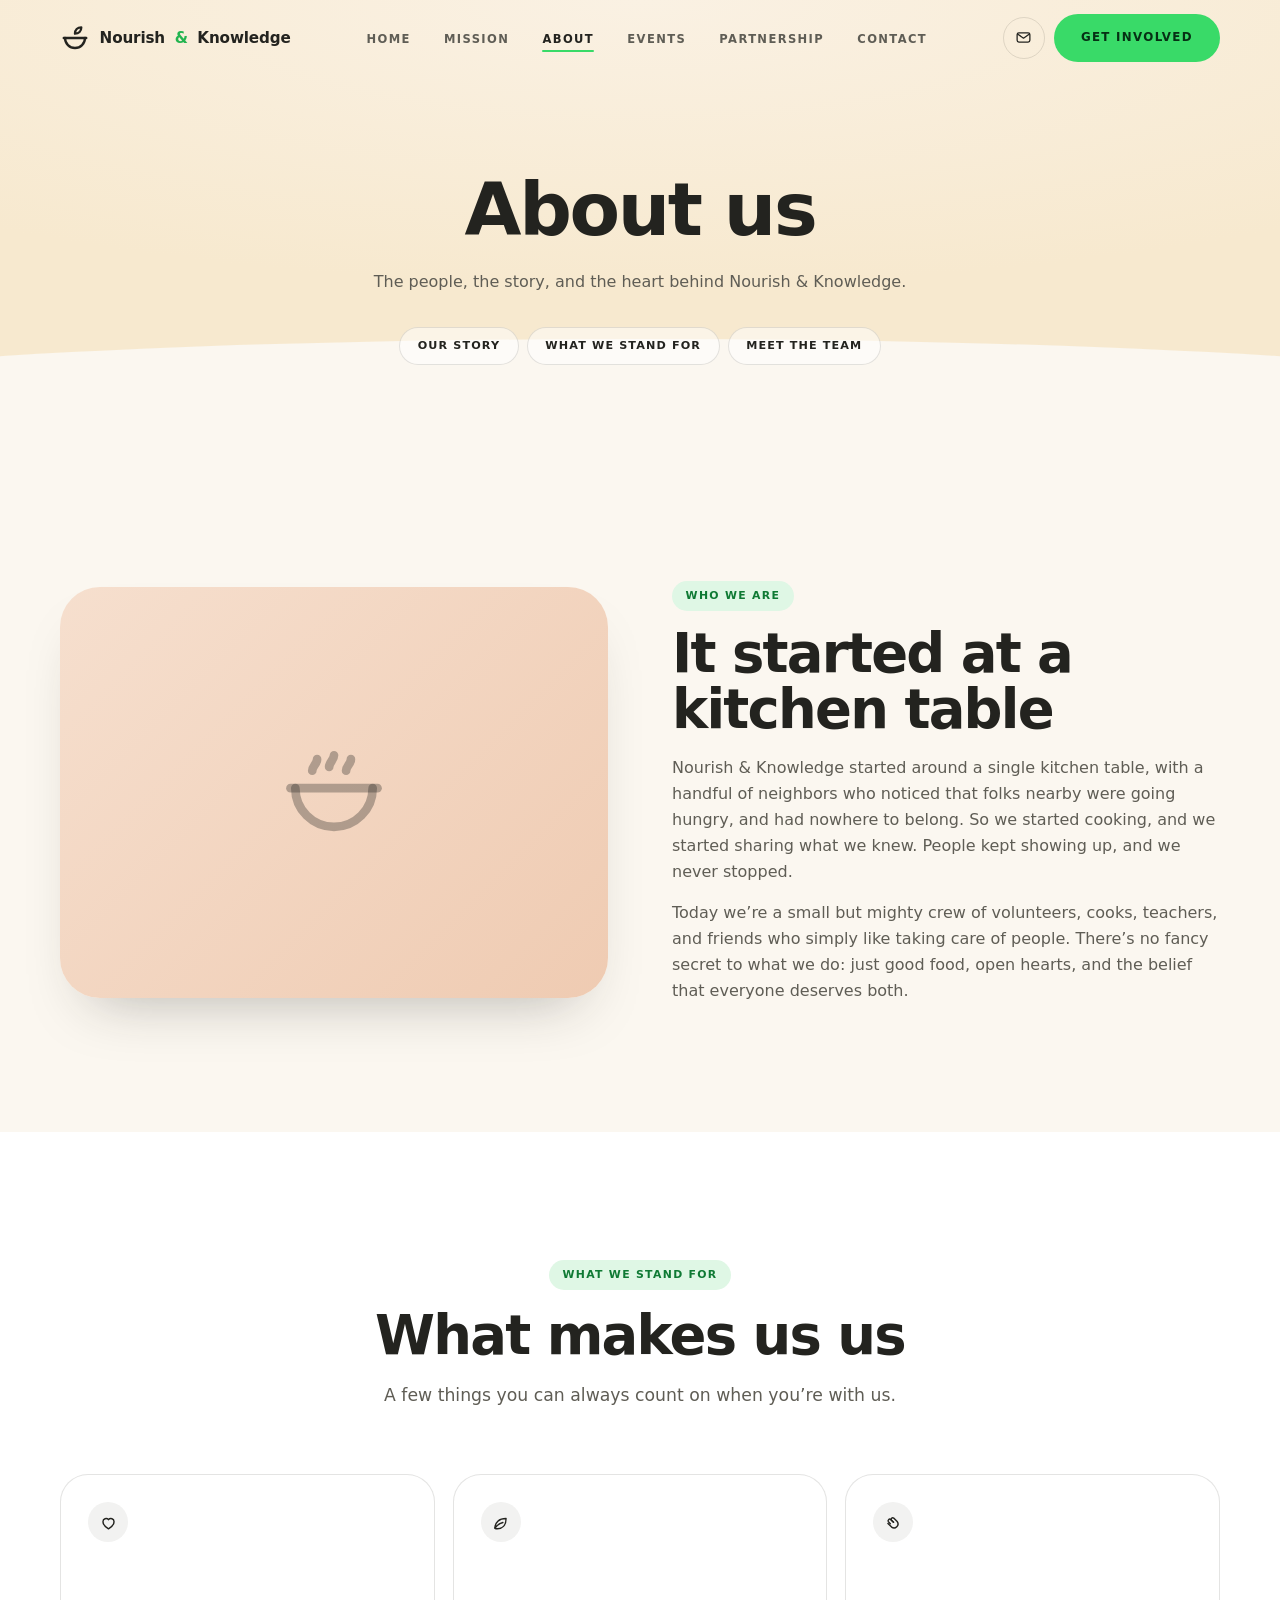
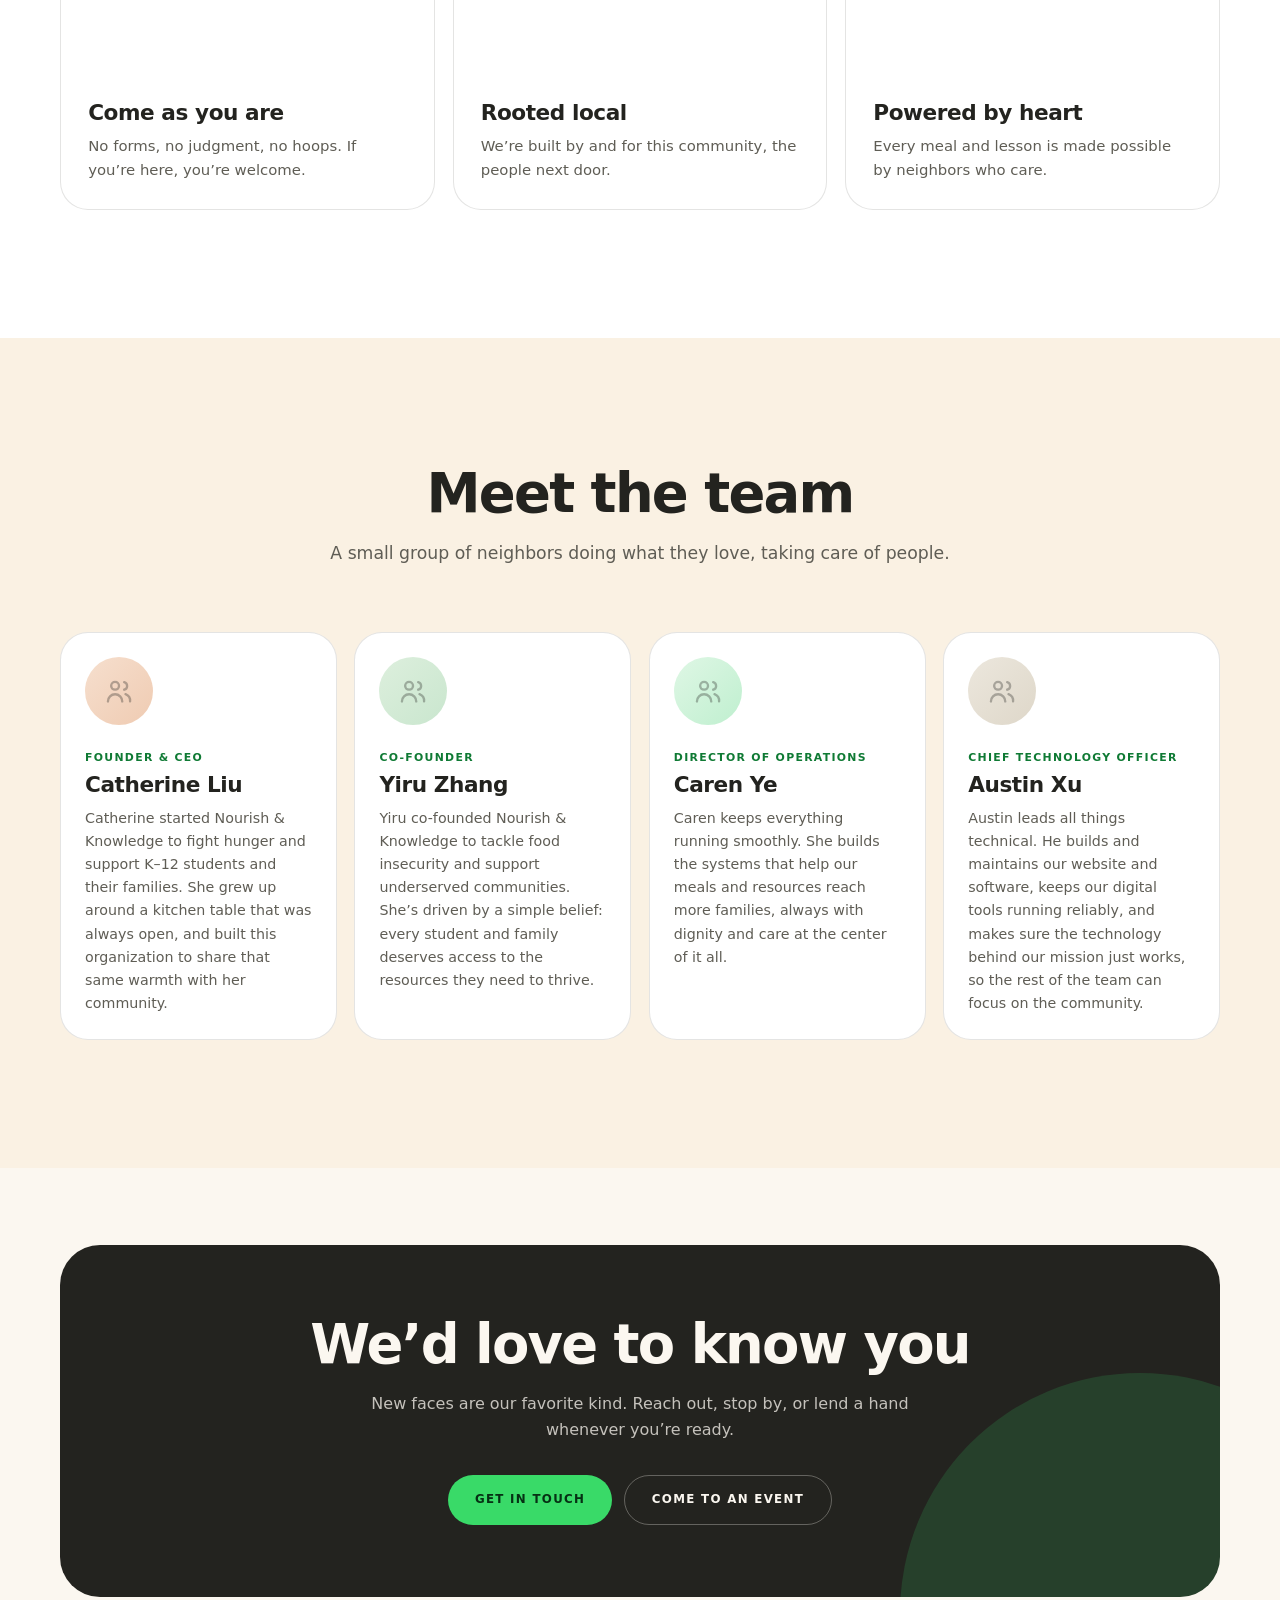
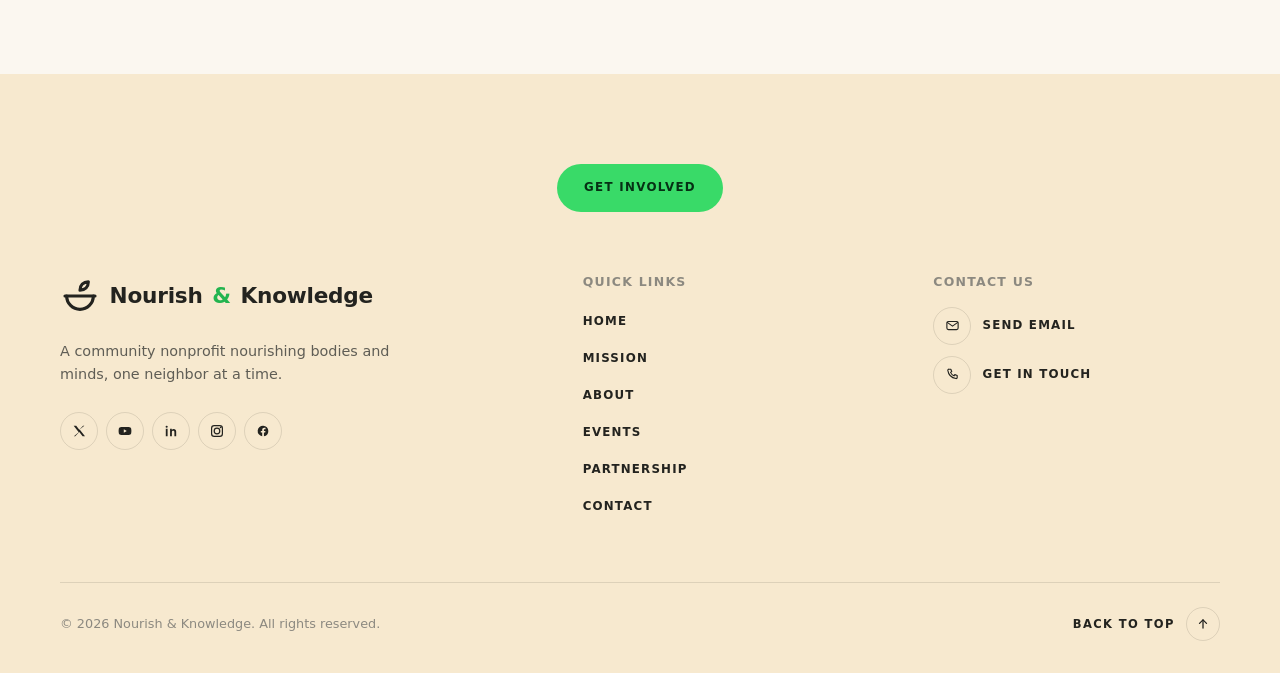
==== about.html @ db67ca4d "Drive the impact statistics by scroll, and drop the grey eyebrow pills The statistics rotated on a 3" ====
<!DOCTYPE html>
<html lang="en" class="no-js" id="top">
<head>
  <meta charset="UTF-8">
  <meta name="viewport" content="width=device-width, initial-scale=1">
  <meta name="description" content="The people, the story, and the heart behind Nourish and Knowledge.">
  <meta name="theme-color" content="#F7E9CF">
  <title>About | Nourish &amp; Knowledge</title>

  <link rel="preload" href="fonts/Figtree-var.woff2" as="font" type="font/woff2" crossorigin>
  <link rel="preload" href="fonts/Inter-var.woff2" as="font" type="font/woff2" crossorigin>
  <link rel="stylesheet" href="css/style.css">
  <link rel="icon" href="data:image/svg+xml,%3Csvg xmlns='http://www.w3.org/2000/svg' viewBox='0 0 32 32'%3E%3Crect width='32' height='32' rx='9' fill='%2339DA68'/%3E%3Cg fill='none' stroke='%23063014' stroke-width='2.2' stroke-linecap='round'%3E%3Cpath d='M7 16h18'/%3E%3Cpath d='M8 16a8 8 0 0 0 16 0'/%3E%3Cpath d='M16 12c0-3 2-5 5-5 0 3-2 5-5 5Z'/%3E%3C/g%3E%3C/svg%3E">
</head>
<body>

  <a class="skip-link" href="#main">Skip to content</a>
  <div class="scroll-progress" aria-hidden="true"></div>

  <nav class="site-nav" aria-label="Main">
    <div class="container">
      <a class="brand" href="index.html">
        <span class="brand-mark" aria-hidden="true"><svg viewBox="0 0 24 24" fill="none" stroke="currentColor" stroke-width="1.9" stroke-linecap="round" stroke-linejoin="round" aria-hidden="true"><path d="M3 12h18"/><path d="M4 12a8 8 0 0 0 16 0"/><path d="M12 8.5c0-3 2-5 5-5 0 3-2 5-5 5Z"/></svg></span>
        Nourish <span class="brand-amp">&amp;</span> Knowledge
      </a>

      <div class="nav-panel" id="nav-panel">
        <ul class="nav-menu"><li><a href="index.html">Home</a></li><li><a href="mission.html">Mission</a></li><li><a href="about.html">About</a></li><li><a href="events.html">Events</a></li><li><a href="partnership.html">Partnership</a></li><li><a href="contact.html">Contact</a></li></ul>
        <a class="btn btn-primary drawer-cta" href="contact.html">Get involved</a>
      </div>

      <div class="nav-actions">
        <a class="icon-btn" href="mailto:catherineqqliu15@gmail.com" aria-label="Email us"><svg viewBox="0 0 24 24" fill="none" stroke="currentColor" stroke-width="1.8" stroke-linecap="round" stroke-linejoin="round" aria-hidden="true"><rect x="3" y="5.5" width="18" height="13" rx="2.5"/><path d="M3.6 7l8.4 6 8.4-6"/></svg></a>
        <a class="btn btn-primary nav-cta" href="contact.html">Get involved</a>
        <button class="icon-btn nav-toggle" type="button" aria-expanded="false"
                aria-controls="nav-panel" aria-label="Open menu">
          <span class="bar" aria-hidden="true"></span>
          <span class="bar" aria-hidden="true"></span>
          <span class="bar" aria-hidden="true"></span>
        </button>
      </div>
    </div>
  </nav>

  <main id="main">
    <section class="page-head">
      <div class="container">
        <h1 data-reveal>About us</h1>
        <p class="lead" data-reveal>The people, the story, and the heart behind Nourish &amp; Knowledge.</p>
        <div class="jump" data-reveal><a href="#story">Our story</a><a href="#values">What we stand for</a><a href="#team">Meet the team</a></div>
      </div>
      <div class="arc arc--bottom arc--cream" aria-hidden="true"></div>
    </section>

    <section class="strip" id="story">
      <div class="container">
        <div class="split">
          <div class="split-art" data-reveal><span class="ph ph--clay"><svg viewBox="0 0 24 24" fill="none" stroke="currentColor" stroke-width="1.8" stroke-linecap="round" stroke-linejoin="round" aria-hidden="true"><path d="M3 11h18"/><path d="M4 11a8 8 0 0 0 16 0"/><path d="M8.5 5c0 1-1 1.4-1 2.4M12 4.2c0 1-1 1.4-1 2.4M15.5 5c0 1-1 1.4-1 2.4"/></svg></span></div>
          <div data-reveal>
            <span class="eyebrow">Who we are</span>
            <h2>It started at a kitchen table</h2>
            <p>Nourish &amp; Knowledge started around a single kitchen table, with a
              handful of neighbors who noticed that folks nearby were going hungry, and had
              nowhere to belong. So we started cooking, and we started sharing what we knew.
              People kept showing up, and we never stopped.</p>
            <p>Today we&rsquo;re a small but mighty crew of volunteers, cooks, teachers, and
              friends who simply like taking care of people. There&rsquo;s no fancy secret to
              what we do: just good food, open hearts, and the belief that everyone deserves
              both.</p>
          </div>
        </div>
      </div>
    </section>

    <section class="strip strip--paper" id="values">
      <div class="container">
        <div class="section-head center" data-reveal>
          <span class="eyebrow">What we stand for</span>
          <h2>What makes us us</h2>
          <p class="lead">A few things you can always count on when you&rsquo;re with us.</p>
        </div>
        <div class="grid-3" data-stagger="0.1">
          <article class="card" data-reveal>
            <span class="icon"><svg viewBox="0 0 24 24" fill="none" stroke="currentColor" stroke-width="1.8" stroke-linecap="round" stroke-linejoin="round" aria-hidden="true"><path d="M12 20s-7-4.2-7-9a4 4 0 0 1 7-2.6A4 4 0 0 1 19 11c0 4.8-7 9-7 9Z"/></svg></span>
            <h3>Come as you are</h3>
            <p>No forms, no judgment, no hoops. If you&rsquo;re here, you&rsquo;re welcome.</p>
          </article>
          <article class="card" data-reveal>
            <span class="icon"><svg viewBox="0 0 24 24" fill="none" stroke="currentColor" stroke-width="1.8" stroke-linecap="round" stroke-linejoin="round" aria-hidden="true"><path d="M5 19c0-7 5-12 14-12 0 9-5 13-11 13-1.5 0-3-.4-3-1Z"/><path d="M5 19c3-4 6-6 10-7"/></svg></span>
            <h3>Rooted local</h3>
            <p>We&rsquo;re built by and for this community, the people next door.</p>
          </article>
          <article class="card" data-reveal>
            <span class="icon"><svg viewBox="0 0 24 24" fill="none" stroke="currentColor" stroke-width="1.8" stroke-linecap="round" stroke-linejoin="round" aria-hidden="true"><path d="M8 13.5 5.6 11a2 2 0 0 1 2.8-2.8l3.6 3.6"/><path d="M12 11.8 9.4 9.2A2 2 0 0 1 12.2 6.4l4.4 4.4a5 5 0 0 1-7 7L5 13.2"/></svg></span>
            <h3>Powered by heart</h3>
            <p>Every meal and lesson is made possible by neighbors who care.</p>
          </article>
        </div>
      </div>
    </section>

    <section class="strip strip--soft" id="team">
      <div class="container">
        <div class="section-head center" data-reveal>
          <h2>Meet the team</h2>
          <p class="lead">A small group of neighbors doing what they love, taking care of
            people.</p>
        </div>
        <div class="team" data-stagger="0.08">
          <article class="member" data-reveal>
            <span class="member-avatar"><span class="ph ph--clay"><svg viewBox="0 0 24 24" fill="none" stroke="currentColor" stroke-width="1.8" stroke-linecap="round" stroke-linejoin="round" aria-hidden="true"><circle cx="9" cy="8" r="3"/><path d="M3.5 20a5.5 5.5 0 0 1 11 0"/><path d="M16 5.2a3 3 0 0 1 0 5.8"/><path d="M17 14.4a5.5 5.5 0 0 1 3.5 5.6"/></svg></span></span>
            <span class="role">Founder &amp; CEO</span>
            <h3>Catherine Liu</h3>
            <p>Catherine started Nourish &amp; Knowledge to fight hunger and support K&ndash;12 students and their families. She grew up around a kitchen table that was always open, and built this organization to share that same warmth with her community.</p>
          </article>
          <article class="member" data-reveal>
            <span class="member-avatar"><span class="ph ph--sage"><svg viewBox="0 0 24 24" fill="none" stroke="currentColor" stroke-width="1.8" stroke-linecap="round" stroke-linejoin="round" aria-hidden="true"><circle cx="9" cy="8" r="3"/><path d="M3.5 20a5.5 5.5 0 0 1 11 0"/><path d="M16 5.2a3 3 0 0 1 0 5.8"/><path d="M17 14.4a5.5 5.5 0 0 1 3.5 5.6"/></svg></span></span>
            <span class="role">Co-Founder</span>
            <h3>Yiru Zhang</h3>
            <p>Yiru co-founded Nourish &amp; Knowledge to tackle food insecurity and support underserved communities. She&rsquo;s driven by a simple belief: every student and family deserves access to the resources they need to thrive.</p>
          </article>
          <article class="member" data-reveal>
            <span class="member-avatar"><span class="ph ph--mint"><svg viewBox="0 0 24 24" fill="none" stroke="currentColor" stroke-width="1.8" stroke-linecap="round" stroke-linejoin="round" aria-hidden="true"><circle cx="9" cy="8" r="3"/><path d="M3.5 20a5.5 5.5 0 0 1 11 0"/><path d="M16 5.2a3 3 0 0 1 0 5.8"/><path d="M17 14.4a5.5 5.5 0 0 1 3.5 5.6"/></svg></span></span>
            <span class="role">Director of Operations</span>
            <h3>Caren Ye</h3>
            <p>Caren keeps everything running smoothly. She builds the systems that help our meals and resources reach more families, always with dignity and care at the center of it all.</p>
          </article>
          <article class="member" data-reveal>
            <span class="member-avatar"><span class="ph ph--stone"><svg viewBox="0 0 24 24" fill="none" stroke="currentColor" stroke-width="1.8" stroke-linecap="round" stroke-linejoin="round" aria-hidden="true"><circle cx="9" cy="8" r="3"/><path d="M3.5 20a5.5 5.5 0 0 1 11 0"/><path d="M16 5.2a3 3 0 0 1 0 5.8"/><path d="M17 14.4a5.5 5.5 0 0 1 3.5 5.6"/></svg></span></span>
            <span class="role">Chief Technology Officer</span>
            <h3>Austin Xu</h3>
            <p>Austin leads all things technical. He builds and maintains our website and software, keeps our digital tools running reliably, and makes sure the technology behind our mission just works, so the rest of the team can focus on the community.</p>
          </article>
        </div>
      </div>
    </section>

    <section class="strip strip--tight">
      <div class="container">
        <div class="band" data-reveal>
          <h2>We&rsquo;d love to know you</h2>
          <p>New faces are our favorite kind. Reach out, stop by, or lend a hand whenever you&rsquo;re ready.</p>
          <div class="hero-actions"><a class="btn btn-primary" href="contact.html">Get in touch</a><a class="btn btn-ghost" href="events.html">Come to an event</a></div>
        </div>
      </div>
    </section>
  </main>

  <footer class="site-footer">
    <div class="container">
      <div class="footer-top">
        <a class="btn btn-primary" href="contact.html">Get involved</a>
      </div>

      <div class="footer-grid">
        <div class="footer-brand">
          <a class="brand" href="index.html">
            <span class="brand-mark" aria-hidden="true"><svg viewBox="0 0 24 24" fill="none" stroke="currentColor" stroke-width="1.9" stroke-linecap="round" stroke-linejoin="round" aria-hidden="true"><path d="M3 12h18"/><path d="M4 12a8 8 0 0 0 16 0"/><path d="M12 8.5c0-3 2-5 5-5 0 3-2 5-5 5Z"/></svg></span>
            Nourish <span class="brand-amp">&amp;</span> Knowledge
          </a>
          <p>A community nonprofit nourishing bodies and minds, one neighbor at a time.</p>
          <div class="socials"><a href="#" aria-label="X"><svg viewBox="0 0 24 24" fill="currentColor" aria-hidden="true"><path d="M4 4l7.6 9.7L4.4 20h1.9l6.1-6.5L17.4 20H21l-8-10.2L20 4h-1.9l-5.6 6-4.7-6Z"/></svg></a><a href="#" aria-label="YouTube"><svg viewBox="0 0 24 24" fill="currentColor" aria-hidden="true"><path d="M21.2 8.2a2.6 2.6 0 0 0-1.8-1.8C17.8 6 12 6 12 6s-5.8 0-7.4.4A2.6 2.6 0 0 0 2.8 8.2 26 26 0 0 0 2.4 12a26 26 0 0 0 .4 3.8 2.6 2.6 0 0 0 1.8 1.8C6.2 18 12 18 12 18s5.8 0 7.4-.4a2.6 2.6 0 0 0 1.8-1.8 26 26 0 0 0 .4-3.8 26 26 0 0 0-.4-3.8ZM10.2 14.6V9.4L14.7 12Z"/></svg></a><a href="#" aria-label="LinkedIn"><svg viewBox="0 0 24 24" fill="currentColor" aria-hidden="true"><path d="M6.9 8.5H4.2V20h2.7ZM5.5 4a1.6 1.6 0 1 0 0 3.2 1.6 1.6 0 0 0 0-3.2ZM19.8 13.2c0-2.9-1.6-4.3-3.7-4.3a3.2 3.2 0 0 0-2.9 1.6V8.5H10.6V20h2.7v-6.1c0-1.6.8-2.3 1.9-2.3s1.9.7 1.9 2.3V20h2.7Z"/></svg></a><a href="#" aria-label="Instagram"><svg viewBox="0 0 24 24" fill="currentColor" aria-hidden="true"><path d="M12 6.9A5.1 5.1 0 1 0 17.1 12 5.1 5.1 0 0 0 12 6.9Zm0 8.4A3.3 3.3 0 1 1 15.3 12 3.3 3.3 0 0 1 12 15.3Zm6.5-8.6a1.2 1.2 0 1 1-1.2-1.2 1.2 1.2 0 0 1 1.2 1.2ZM16.2 3H7.8A4.8 4.8 0 0 0 3 7.8v8.4A4.8 4.8 0 0 0 7.8 21h8.4a4.8 4.8 0 0 0 4.8-4.8V7.8A4.8 4.8 0 0 0 16.2 3Zm3 13.2a3 3 0 0 1-3 3H7.8a3 3 0 0 1-3-3V7.8a3 3 0 0 1 3-3h8.4a3 3 0 0 1 3 3Z"/></svg></a><a href="#" aria-label="Facebook"><svg viewBox="0 0 24 24" fill="currentColor" aria-hidden="true"><path d="M20 12a8 8 0 1 0-9.2 7.9v-5.6H8.7V12h2.1v-1.8c0-2.1 1.2-3.2 3.1-3.2a13 13 0 0 1 1.9.2v2h-1c-1 0-1.4.7-1.4 1.4V12h2.3l-.4 2.3h-1.9v5.6A8 8 0 0 0 20 12Z"/></svg></a></div>
        </div>

        <div class="footer-col">
          <h4>Quick links</h4>
          <ul><li><a href="index.html">Home</a></li><li><a href="mission.html">Mission</a></li><li><a href="about.html">About</a></li><li><a href="events.html">Events</a></li><li><a href="partnership.html">Partnership</a></li><li><a href="contact.html">Contact</a></li></ul>
        </div>

        <div class="footer-col">
          <h4>Contact us</h4>
          <div class="contact-rows">
            <a class="contact-row" href="mailto:catherineqqliu15@gmail.com">
              <span class="circle"><svg viewBox="0 0 24 24" fill="none" stroke="currentColor" stroke-width="1.8" stroke-linecap="round" stroke-linejoin="round" aria-hidden="true"><rect x="3" y="5.5" width="18" height="13" rx="2.5"/><path d="M3.6 7l8.4 6 8.4-6"/></svg></span> Send email
            </a>
            <a class="contact-row" href="contact.html">
              <span class="circle"><svg viewBox="0 0 24 24" fill="none" stroke="currentColor" stroke-width="1.8" stroke-linecap="round" stroke-linejoin="round" aria-hidden="true"><path d="M6.3 3.5h3l1.5 3.8-1.9 1.3a11 11 0 0 0 5.5 5.5l1.3-1.9 3.8 1.5v3a1.8 1.8 0 0 1-2 1.8A15.5 15.5 0 0 1 4.5 5.5a1.8 1.8 0 0 1 1.8-2Z"/></svg></span> Get in touch
            </a>
          </div>
        </div>
      </div>

      <div class="footer-bottom">
        <span>&copy; 2026 Nourish &amp; Knowledge. All rights reserved.</span>
        <a class="link-arrow" href="#top">Back to top <span class="circle"><svg viewBox="0 0 24 24" fill="none" stroke="currentColor" stroke-width="2.2" stroke-linecap="round" stroke-linejoin="round" aria-hidden="true"><path d="M12 19V5"/><path d="M6 11l6-6 6 6"/></svg></span></a>
      </div>
    </div>
  </footer>

  <script src="js/site.js"></script>
</body>
</html>
---- css/style.css ----
/* ==========================================================================
   Nourish & Knowledge
   Sand + green editorial theme. Figtree display / Inter text.
   ========================================================================== */

/* Fonts ------------------------------------------------------------------ */

@font-face {
  font-family: 'Figtree';
  src: url('../fonts/Figtree-var.woff2') format('woff2-variations'),
       url('../fonts/Figtree-var.woff2') format('woff2');
  font-weight: 300 900;
  font-style: normal;
  font-display: swap;
}

@font-face {
  font-family: 'Inter';
  src: url('../fonts/Inter-var.woff2') format('woff2-variations'),
       url('../fonts/Inter-var.woff2') format('woff2');
  font-weight: 100 900;
  font-style: normal;
  font-display: swap;
}

/* Tokens ----------------------------------------------------------------- */

:root {
  /* Surfaces, sand through paper */
  --sand-deep: #F4E3C4;
  --sand: #F7E9CF;
  --sand-soft: #FAF1E3;
  --cream: #FBF7F0;
  --paper: #FFFFFF;

  /* Ink */
  --ink: #23231F;
  --ink-soft: #5F5D55;
  --ink-mute: #8C8980;

  /* Accent, sampled from the reference */
  --green: #39DA68;
  --green-deep: #23B44F;
  --green-ink: #0F7A34;
  --green-soft: #DFF7E5;
  --on-green: #063014;

  --line: rgba(35, 35, 31, .12);
  --line-soft: rgba(35, 35, 31, .07);

  --shadow-sm: 0 1px 2px rgba(35, 35, 31, .05);
  --shadow-md: 0 8px 24px -12px rgba(35, 35, 31, .18);
  --shadow-lg: 0 30px 60px -32px rgba(35, 35, 31, .34);

  --r-sm: 12px;
  --r-md: 20px;
  --r-lg: 28px;
  --r-xl: 40px;

  --gutter: clamp(1.15rem, 4vw, 2.5rem);
  --measure: 1240px;
  --nav-h: 76px;

  --ease: cubic-bezier(.22, 1, .36, 1);

  --font-display: 'Figtree', ui-sans-serif, system-ui, -apple-system, 'Segoe UI', sans-serif;
  --font-text: 'Inter', ui-sans-serif, system-ui, -apple-system, 'Segoe UI', sans-serif;
}

/* Base ------------------------------------------------------------------- */

*,
*::before,
*::after { box-sizing: border-box; }

html {
  -webkit-text-size-adjust: 100%;
  scroll-behavior: smooth;
  scroll-padding-top: calc(var(--nav-h) + 1rem);
}

body {
  margin: 0;
  background: var(--cream);
  color: var(--ink);
  font-family: var(--font-text);
  font-size: 1rem;
  line-height: 1.62;
  -webkit-font-smoothing: antialiased;
  -moz-osx-font-smoothing: grayscale;
  overflow-x: hidden;
}

img,
svg,
canvas { display: block; max-width: 100%; }

a { color: inherit; }

button,
input,
select,
textarea { font: inherit; color: inherit; }

h1, h2, h3, h4 {
  font-family: var(--font-display);
  font-weight: 800;
  line-height: 1.04;
  letter-spacing: -.032em;
  margin: 0;
  text-wrap: balance;
}

h1 { font-size: clamp(2.9rem, 8.6vw, 6.6rem); font-weight: 900; }
h2 { font-size: clamp(2rem, 4.6vw, 3.4rem); }
h3 { font-size: clamp(1.12rem, 1.7vw, 1.35rem); letter-spacing: -.02em; }
h4 { font-size: .78rem; letter-spacing: .1em; text-transform: uppercase; font-weight: 700; }

p { margin: 0 0 1rem; }
p:last-child { margin-bottom: 0; }

::selection { background: var(--green); color: var(--on-green); }

:focus-visible {
  outline: 2.5px solid var(--green-deep);
  outline-offset: 3px;
  border-radius: 6px;
}

.skip-link {
  position: absolute;
  left: 50%;
  top: .6rem;
  translate: -50% -160%;
  z-index: 200;
  background: var(--ink);
  color: var(--cream);
  padding: .7rem 1.2rem;
  border-radius: 999px;
  font-size: .85rem;
  font-weight: 600;
  text-decoration: none;
  transition: translate .25s var(--ease);
}
.skip-link:focus-visible { translate: -50% 0; }

.container {
  position: relative;
  z-index: 2; /* keeps section content clear of the decorative arcs */
  width: 100%;
  max-width: var(--measure);
  margin-inline: auto;
  padding-inline: var(--gutter);
}

.visually-hidden {
  position: absolute;
  width: 1px; height: 1px;
  margin: -1px; padding: 0;
  overflow: hidden;
  clip-path: inset(50%);
  white-space: nowrap;
}

/* Scroll progress -------------------------------------------------------- */

.scroll-progress {
  position: fixed;
  inset: 0 auto auto 0;
  height: 3px;
  width: 100%;
  transform-origin: 0 50%;
  scale: 0 1;
  background: var(--green);
  z-index: 120;
  pointer-events: none;
}

/* Navigation ------------------------------------------------------------- */

.site-nav {
  position: fixed;
  inset: 0 0 auto 0;
  z-index: 100;
  height: var(--nav-h);
  display: flex;
  align-items: center;
  transition: background .35s var(--ease), box-shadow .35s var(--ease);
}

.site-nav.is-stuck {
  background: rgba(251, 247, 240, .82);
  backdrop-filter: blur(14px) saturate(1.4);
  box-shadow: 0 1px 0 var(--line-soft), 0 10px 30px -24px rgba(35, 35, 31, .5);
}

.site-nav > .container {
  display: flex;
  align-items: center;
  gap: 1.25rem;
}

.brand {
  display: inline-flex;
  align-items: center;
  gap: .6rem;
  font-family: var(--font-display);
  font-weight: 800;
  font-size: .95rem;
  letter-spacing: -.01em;
  text-decoration: none;
  white-space: nowrap;
  flex: none;
}

.brand-mark {
  width: 30px;
  height: 30px;
  display: grid;
  place-items: center;
  flex: none;
  color: var(--ink);
}
.brand-mark svg { width: 100%; height: 100%; }

.brand-amp { color: var(--green-deep); }

.nav-menu {
  display: flex;
  align-items: center;
  gap: clamp(1rem, 2.6vw, 2.4rem);
  list-style: none;
  margin: 0 auto;
  padding: 0;
}

.nav-menu a {
  position: relative;
  text-decoration: none;
  font-size: .72rem;
  font-weight: 600;
  letter-spacing: .12em;
  text-transform: uppercase;
  color: var(--ink-soft);
  padding-block: .4rem;
  transition: color .25s var(--ease);
  white-space: nowrap;
}

.nav-menu a::after {
  content: '';
  position: absolute;
  left: 0; right: 0; bottom: 0;
  height: 2px;
  background: var(--green);
  border-radius: 2px;
  scale: 0 1;
  transform-origin: 0 50%;
  transition: scale .3s var(--ease);
}

.nav-menu a:hover,
.nav-menu a[aria-current='page'] { color: var(--ink); }
.nav-menu a:hover::after,
.nav-menu a[aria-current='page']::after { scale: 1 1; }

.nav-actions {
  display: flex;
  align-items: center;
  gap: .55rem;
  flex: none;
}

/* Buttons ---------------------------------------------------------------- */

.btn {
  --btn-bg: var(--green);
  --btn-fg: var(--on-green);
  position: relative;
  display: inline-flex;
  align-items: center;
  justify-content: center;
  gap: .55rem;
  padding: .92rem 1.7rem;
  border: 0;
  border-radius: 999px;
  background: var(--btn-bg);
  color: var(--btn-fg);
  font-family: var(--font-text);
  font-size: .74rem;
  font-weight: 700;
  letter-spacing: .11em;
  text-transform: uppercase;
  text-decoration: none;
  cursor: pointer;
  white-space: nowrap;
  transition: transform .3s var(--ease), box-shadow .3s var(--ease), background .3s var(--ease), color .3s var(--ease);
}

.btn:hover {
  transform: translateY(-2px);
  box-shadow: 0 14px 26px -14px rgba(35, 120, 60, .75);
}
.btn:active { transform: translateY(0); }

.btn-primary { --btn-bg: var(--green); --btn-fg: var(--on-green); }

.btn-dark { --btn-bg: var(--ink); --btn-fg: var(--cream); }
.btn-dark:hover { box-shadow: 0 14px 26px -14px rgba(35, 35, 31, .7); }

.btn-soft { --btn-bg: var(--green-soft); --btn-fg: var(--green-ink); }
.btn-soft:hover { box-shadow: 0 14px 26px -16px rgba(35, 120, 60, .5); }

.btn-ghost {
  --btn-bg: transparent;
  --btn-fg: var(--ink);
  border: 1.5px solid var(--line);
}
.btn-ghost:hover {
  background: var(--ink);
  color: var(--cream);
  border-color: var(--ink);
  box-shadow: 0 14px 26px -16px rgba(35, 35, 31, .6);
}

/* Text link carrying a circular arrow, as in the reference sections. */
.link-arrow {
  display: inline-flex;
  align-items: center;
  gap: .7rem;
  text-decoration: none;
  font-size: .72rem;
  font-weight: 700;
  letter-spacing: .12em;
  text-transform: uppercase;
  color: var(--ink);
}

.link-arrow .circle {
  width: 34px;
  height: 34px;
  flex: none;
  display: grid;
  place-items: center;
  border: 1.5px solid var(--line);
  border-radius: 999px;
  transition: background .3s var(--ease), color .3s var(--ease), border-color .3s var(--ease), rotate .3s var(--ease);
}
.link-arrow .circle svg { width: 14px; height: 14px; }

.link-arrow:hover .circle {
  background: var(--green);
  border-color: var(--green);
  color: var(--on-green);
  rotate: 45deg;
}

.icon-btn {
  width: 42px;
  height: 42px;
  display: grid;
  place-items: center;
  padding: 0;
  border: 1.5px solid var(--line);
  border-radius: 999px;
  background: transparent;
  color: var(--ink);
  cursor: pointer;
  transition: background .28s var(--ease), color .28s var(--ease), border-color .28s var(--ease);
}
.icon-btn svg { width: 17px; height: 17px; }
.icon-btn:hover { background: var(--ink); color: var(--cream); border-color: var(--ink); }

/* Mobile menu trigger */
.nav-toggle { display: none; flex-direction: column; gap: 4px; }
.nav-toggle .bar {
  width: 17px;
  height: 1.8px;
  background: currentColor;
  border-radius: 2px;
  transition: transform .3s var(--ease), opacity .2s var(--ease);
}
.nav-toggle[aria-expanded='true'] .bar:nth-child(1) { transform: translateY(5.8px) rotate(45deg); }
.nav-toggle[aria-expanded='true'] .bar:nth-child(2) { opacity: 0; }
.nav-toggle[aria-expanded='true'] .bar:nth-child(3) { transform: translateY(-5.8px) rotate(-45deg); }

/* Eyebrow pill ----------------------------------------------------------- */

.eyebrow {
  display: inline-block;
  padding: .4rem .85rem;
  border-radius: 999px;
  background: var(--green-soft);
  color: var(--green-ink);
  font-size: .68rem;
  font-weight: 700;
  letter-spacing: .12em;
  text-transform: uppercase;
  margin-bottom: 1.1rem;
}

/* Section scaffolding ---------------------------------------------------- */

.strip {
  position: relative;
  padding-block: clamp(4.5rem, 10vw, 8.5rem);
}
.strip--sand { background: var(--sand); }
.strip--soft { background: var(--sand-soft); }
.strip--paper { background: var(--paper); }
.strip--tight { padding-block: clamp(3rem, 6vw, 5rem); }

.section-head { max-width: 46rem; }
.section-head.center { margin-inline: auto; text-align: center; }
.section-head .lead {
  font-size: clamp(1rem, 1.35vw, 1.1rem);
  color: var(--ink-soft);
  margin-top: 1.1rem;
}
.section-head .link-arrow { margin-top: 1.6rem; }

.lead { color: var(--ink-soft); }

/* Wide ellipse the reference uses to transition between bands. */
.arc {
  position: absolute;
  left: 50%;
  translate: -50% 0;
  width: 140%;
  height: clamp(60px, 9vw, 130px);
  pointer-events: none;
  /* Above the section background, below its content — otherwise the curve
     clips things like the jump-link pills sitting near a section edge. */
  z-index: 1;
}
.arc--top { top: -1px; border-radius: 0 0 50% 50%; }
.arc--bottom { bottom: -1px; border-radius: 50% 50% 0 0; }
.arc--cream { background: var(--cream); }
.arc--sand { background: var(--sand); }
.arc--paper { background: var(--paper); }

/* Hero ------------------------------------------------------------------- */

.hero {
  position: relative;
  display: flex;
  flex-direction: column;
  min-height: 100vh;
  min-height: 100svh;
  padding-top: calc(var(--nav-h) + clamp(2rem, 5vw, 4rem));
  background: radial-gradient(120% 90% at 50% 0%, var(--sand-soft) 0%, var(--sand) 58%, var(--sand-deep) 100%);
  overflow: hidden;
}

.hero-inner {
  flex: 1;
  display: flex;
  flex-direction: column;
  text-align: center;
}

/* The auto margins above the headline and the strip centre the block of
   copy in whatever space is left over, keeping the strip on the fold. */
.hero h1 {
  margin: auto auto 0;
  max-width: 22ch;
  text-wrap: initial; /* the line break is placed by hand, around the pill */
}

/* Rounded photo slot sitting inline inside the headline. */
.hero-pill {
  display: inline-block;
  vertical-align: middle;
  width: clamp(96px, 15vw, 220px);
  height: clamp(58px, 8.6vw, 110px);
  border-radius: 999px;
  overflow: hidden;
  margin-inline: .12em;
  translate: 0 -.06em;
  box-shadow: var(--shadow-md);
}

.hero h1 em {
  font-style: normal;
  color: var(--green-deep);
}

.hero-lead {
  max-width: 34rem;
  margin: 1.6rem auto 0;
  color: var(--ink-soft);
  font-size: clamp(1rem, 1.4vw, 1.12rem);
}

.hero-actions {
  display: flex;
  flex-wrap: wrap;
  gap: .7rem;
  justify-content: center;
  margin-top: 2.1rem;
}

/* Hero footer strip: pillar marquee + scroll cue. */
.hero-strip {
  margin-top: auto;
  border-top: 1px solid rgba(35, 35, 31, .13);
  display: grid;
  grid-template-columns: auto minmax(0, 1fr) auto;
  align-items: center;
  gap: 1.5rem;
  padding-block: 1.1rem;
}

.strip-tag {
  display: inline-flex;
  align-items: center;
  gap: .6rem;
  font-size: .68rem;
  font-weight: 700;
  letter-spacing: .12em;
  text-transform: uppercase;
  color: var(--ink-soft);
  white-space: nowrap;
}
.strip-tag .sq {
  width: 30px; height: 30px;
  flex: none;
  display: grid; place-items: center;
  border: 1.5px solid var(--line);
  border-radius: 9px;
}
.strip-tag .sq svg { width: 14px; height: 14px; }

.marquee {
  overflow: hidden;
  -webkit-mask-image: linear-gradient(90deg, transparent, #000 8%, #000 92%, transparent);
  mask-image: linear-gradient(90deg, transparent, #000 8%, #000 92%, transparent);
}
.marquee-track {
  display: flex;
  width: max-content;
  gap: 3rem;
  animation: marquee 26s linear infinite;
}
.marquee:hover .marquee-track { animation-play-state: paused; }
.marquee-track span {
  font-family: var(--font-display);
  font-size: clamp(.95rem, 1.5vw, 1.2rem);
  font-weight: 800;
  letter-spacing: -.02em;
  color: rgba(35, 35, 31, .48);
  white-space: nowrap;
}
.marquee-track span::after {
  content: '\00a0\00a0\2022';
  color: var(--green-deep);
}

@keyframes marquee {
  to { transform: translateX(-50%); }
}

.scroll-cue {
  display: inline-flex;
  align-items: center;
  gap: .7rem;
  text-decoration: none;
  font-size: .68rem;
  font-weight: 700;
  letter-spacing: .12em;
  text-transform: uppercase;
  color: var(--ink-soft);
  white-space: nowrap;
}
.scroll-cue .circle {
  width: 34px; height: 34px;
  flex: none;
  display: grid; place-items: center;
  border: 1.5px solid var(--line);
  border-radius: 999px;
  animation: bob 2.4s var(--ease) infinite;
  transition: background .3s var(--ease), border-color .3s var(--ease), color .3s var(--ease);
}
.scroll-cue .circle svg { width: 14px; height: 14px; }
.scroll-cue:hover .circle { background: var(--green); border-color: var(--green); color: var(--on-green); }

@keyframes bob {
  0%, 100% { transform: translateY(0); }
  50% { transform: translateY(4px); }
}

/* Placeholder art -------------------------------------------------------- */
/* Stands in for photography. Replace a `.ph` element with an <img> when real
   photos are available; every slot is already the right aspect ratio. */

.ph {
  position: relative;
  display: block;
  width: 100%;
  height: 100%;
  background: linear-gradient(135deg, #F3E2C2 0%, #EFD9B4 100%);
  color: rgba(35, 35, 31, .32);
  overflow: hidden;
}
.ph svg {
  position: absolute;
  inset: 50% auto auto 50%;
  translate: -50% -50%;
  width: 46%;
  height: 46%;
  max-width: 116px;
  max-height: 116px;
}
/* The headline slot is a focal point, so it carries more contrast. */
.hero-pill .ph {
  background: linear-gradient(135deg, #EED2B2 0%, #E4B991 100%);
  color: rgba(35, 35, 31, .42);
}

.ph--sage { background: linear-gradient(135deg, #DDEFDD 0%, #C9E6CE 100%); }
.ph--clay { background: linear-gradient(135deg, #F6DFCE 0%, #EFCBB2 100%); }
.ph--mint { background: linear-gradient(135deg, #DFF7E5 0%, #BFEFCF 100%); }
.ph--stone { background: linear-gradient(135deg, #ECE7DD 0%, #DED7C9 100%); }

/* Cards ------------------------------------------------------------------ */

.grid-3 {
  display: grid;
  grid-template-columns: repeat(auto-fit, minmax(min(100%, 17rem), 1fr));
  gap: 1.1rem;
  margin-top: clamp(2.5rem, 5vw, 4rem);
}

.card {
  position: relative;
  display: flex;
  flex-direction: column;
  padding: 1.7rem;
  min-height: 21rem;
  border: 1px solid var(--line);
  border-radius: var(--r-lg);
  background: var(--paper);
  text-decoration: none;
  transition: background .4s var(--ease), border-color .4s var(--ease), transform .4s var(--ease), box-shadow .4s var(--ease);
}

.card:hover {
  background: linear-gradient(160deg, var(--sand-soft), var(--sand));
  border-color: transparent;
  transform: translateY(-4px);
  box-shadow: var(--shadow-lg);
}

.card .icon {
  width: 40px; height: 40px;
  display: grid; place-items: center;
  border-radius: 999px;
  background: rgba(35, 35, 31, .06);
  color: var(--ink);
  margin-bottom: auto;
  transition: background .4s var(--ease);
}
.card .icon svg { width: 19px; height: 19px; }
.card:hover .icon { background: rgba(255, 255, 255, .75); }

.card h3 { margin-top: 1.5rem; }
.card p {
  margin-top: .6rem;
  font-size: .93rem;
  color: var(--ink-soft);
}

.card-foot {
  display: flex;
  align-items: center;
  justify-content: space-between;
  gap: 1rem;
  margin-top: 1.5rem;
}

.tags { display: flex; flex-wrap: wrap; gap: .55rem; }
.tag {
  font-size: .72rem;
  font-weight: 600;
  color: var(--ink-mute);
}
.tag::before { content: '#'; color: var(--green-deep); margin-right: .15em; }

/* Circular arrow that fills green on card hover. */
.card-go {
  width: 42px; height: 42px;
  flex: none;
  display: grid; place-items: center;
  border: 1.5px solid var(--line);
  border-radius: 999px;
  color: var(--ink);
  transition: background .35s var(--ease), border-color .35s var(--ease), color .35s var(--ease), rotate .35s var(--ease);
}
.card-go svg { width: 15px; height: 15px; }
.card:hover .card-go {
  background: var(--green);
  border-color: var(--green);
  color: var(--on-green);
  rotate: 45deg;
}

/* Impact counter --------------------------------------------------------- */

/* The section pins to the viewport and each screen of scroll swaps the
   statistic, so the reader sets the pace. `overflow: clip` rather than
   `hidden`: hidden would make this a scroll container and the sticky stage
   inside would never stick. */

.impact {
  position: relative;
  background: var(--sand);
  overflow: clip;
  padding-block: 0;
}

.impact-track {
  --steps: 4;
  --step-scroll: 68vh;
  position: relative;
  height: calc(100vh + (var(--steps) - 1) * var(--step-scroll));
}

.impact-stage {
  position: sticky;
  top: 0;
  min-height: 100vh;
  min-height: 100svh;
  display: grid;
  align-content: center;
  padding-block: calc(var(--nav-h) + clamp(1.5rem, 4vw, 3rem)) clamp(2.5rem, 6vw, 4.5rem);
}

.impact-figure {
  position: relative;
  min-height: clamp(11rem, 22vw, 17rem);
  margin-top: clamp(1.5rem, 4vw, 3rem);
}

.impact-item {
  position: absolute;
  inset: 0;
  display: grid;
  align-content: center;
  justify-items: center;
  text-align: center;
  gap: .5rem;
  opacity: 0;
  translate: 0 22px;
  transition: opacity .6s var(--ease), translate .6s var(--ease);
  pointer-events: none;
}
.impact-item.is-active {
  opacity: 1;
  translate: 0 0;
  pointer-events: auto;
}

.impact-num {
  font-family: var(--font-display);
  font-weight: 900;
  font-size: clamp(3.2rem, 10.5vw, 8.5rem);
  line-height: .92;
  letter-spacing: -.045em;
  color: var(--green);
}

.impact-label {
  font-size: clamp(.95rem, 1.4vw, 1.05rem);
  font-weight: 600;
  color: var(--ink);
  max-width: 30rem;
  margin-inline: auto;
}

.impact-dots {
  display: flex;
  justify-content: center;
  gap: .1rem;
  margin-top: clamp(1.5rem, 3vw, 2.5rem);
}

/* The dot is drawn by ::before so the button itself can stay a comfortable
   tap target without changing how small the dot looks. */
.impact-dots button {
  min-width: 30px;
  height: 30px;
  display: grid;
  place-items: center;
  padding: 0 .3rem;
  border: 0;
  background: none;
  cursor: pointer;
}
.impact-dots button::before {
  content: '';
  display: block;
  width: 8px;
  height: 8px;
  border-radius: 999px;
  background: rgba(35, 35, 31, .2);
  transition: background .3s var(--ease), width .3s var(--ease);
}
.impact-dots button:hover::before { background: rgba(35, 35, 31, .38); }
.impact-dots button.is-active::before { background: var(--green-deep); width: 26px; }

.impact-foot {
  display: flex;
  flex-direction: column;
  align-items: center;
  gap: .9rem;
  margin: clamp(1.5rem, 3vw, 2.25rem) 0 0;
  text-align: center;
}

/* The cue only makes sense while there is still track left to scroll. */
.impact-cue {
  display: inline-flex;
  align-items: center;
  gap: .4rem;
  font-size: .72rem;
  font-weight: 700;
  letter-spacing: .12em;
  text-transform: uppercase;
  color: var(--ink-mute);
  transition: opacity .4s var(--ease);
}
.impact-cue svg {
  width: 15px;
  height: 15px;
  animation: cue-nudge 1.9s var(--ease) infinite;
}
.impact-track.is-final .impact-cue { opacity: 0; }

@keyframes cue-nudge {
  0%, 100% { translate: 0 -2px; }
  50%      { translate: 0 3px; }
}

/* Without JS the panels never get switched, so show them as a plain list
   rather than a tall empty pinned section. */
.no-js .impact-track { height: auto; }
.no-js .impact-stage { position: static; min-height: 0; }
.no-js .impact-figure {
  min-height: 0;
  display: grid;
  gap: clamp(2rem, 5vw, 3.5rem);
}
.no-js .impact-item {
  position: static;
  opacity: 1;
  translate: none;
  pointer-events: auto;
}
.no-js .impact-dots,
.no-js .impact-cue { display: none; }

@media (prefers-reduced-motion: reduce) {
  .impact-cue svg { animation: none; }
}

/* Split ------------------------------------------------------------------ */

.split {
  display: grid;
  grid-template-columns: repeat(auto-fit, minmax(min(100%, 20rem), 1fr));
  gap: clamp(2rem, 5vw, 4.5rem);
  align-items: center;
}

.split-art {
  aspect-ratio: 4 / 3;
  border-radius: var(--r-xl);
  overflow: hidden;
  box-shadow: var(--shadow-lg);
}

.split .eyebrow { margin-bottom: .9rem; }
.split p { color: var(--ink-soft); margin-top: 1rem; }
.split .btn { margin-top: 1.8rem; }

/* Pledge / involvement card --------------------------------------------- */

.pledge-wrap {
  position: relative;
  background: linear-gradient(180deg, var(--sand-soft), var(--sand));
  overflow: hidden;
}

/* Soft blobs behind the card, echoing the reference. */
.pledge-wrap::before,
.pledge-wrap::after {
  content: '';
  position: absolute;
  border-radius: 50%;
  /* Radial rather than flat, so the blob fades out instead of showing a rim. */
  background: radial-gradient(circle, rgba(255, 255, 255, .6) 0%, rgba(255, 255, 255, 0) 70%);
  pointer-events: none;
}
.pledge-wrap::before { width: 34rem; height: 34rem; left: -12rem; bottom: -14rem; }
.pledge-wrap::after { width: 26rem; height: 26rem; right: -9rem; top: -8rem; }

.pledge {
  position: relative;
  z-index: 1;
  max-width: 34rem;
  margin-inline: auto;
  padding: clamp(1.6rem, 3.4vw, 2.4rem);
  background: var(--paper);
  border-radius: var(--r-xl);
  box-shadow: var(--shadow-lg);
}

.pledge h2 {
  font-size: clamp(1.3rem, 2.2vw, 1.6rem);
  text-align: center;
}

/* One-off / monthly switch */
.switch-row {
  display: flex;
  align-items: center;
  justify-content: center;
  gap: .8rem;
  margin-top: 1.1rem;
  font-size: .85rem;
  font-weight: 500;
  color: var(--ink-mute);
}
.switch-row .on { color: var(--ink); font-weight: 600; }

.switch {
  position: relative;
  width: 52px; height: 28px;
  flex: none;
  padding: 0;
  border: 0;
  border-radius: 999px;
  background: rgba(35, 35, 31, .13);
  cursor: pointer;
  transition: background .3s var(--ease);
}
.switch::after {
  content: '';
  position: absolute;
  top: 3px; left: 3px;
  width: 22px; height: 22px;
  border-radius: 999px;
  background: var(--green);
  box-shadow: var(--shadow-sm);
  transition: translate .3s var(--ease);
}
.switch[aria-checked='true'] { background: var(--green-soft); }
.switch[aria-checked='true']::after { translate: 24px 0; }

.field {
  display: flex;
  align-items: center;
  gap: .6rem;
  margin-top: 1.2rem;
  padding: .3rem .3rem .3rem 1.1rem;
  border: 1.5px solid var(--line);
  border-radius: 999px;
  background: var(--cream);
  transition: border-color .25s var(--ease), background .25s var(--ease);
}
.field:focus-within { border-color: var(--green); background: var(--paper); }

.field input,
.field select {
  flex: 1;
  min-width: 0;
  padding: .7rem 0;
  border: 0;
  background: none;
  outline: none;
  font-size: .95rem;
}
.field select {
  flex: none;
  padding: .6rem .9rem;
  border-radius: 999px;
  background: var(--paper);
  border: 1.5px solid var(--line);
  font-size: .82rem;
  font-weight: 600;
  cursor: pointer;
}

.chips {
  display: grid;
  grid-template-columns: repeat(4, 1fr);
  gap: .5rem;
  margin-top: .6rem;
}
.chip {
  padding: .7rem .2rem;
  border: 1.5px solid var(--line);
  border-radius: 999px;
  background: var(--paper);
  font-size: .9rem;
  font-weight: 700;
  cursor: pointer;
  transition: border-color .25s var(--ease), background .25s var(--ease), color .25s var(--ease);
}
.chip:hover { border-color: var(--green); }
.chip.is-active { background: var(--green); border-color: var(--green); color: var(--on-green); }

.check {
  display: flex;
  align-items: center;
  gap: .65rem;
  margin-top: 1.1rem;
  font-size: .88rem;
  cursor: pointer;
  user-select: none;
}
.check input {
  appearance: none;
  -webkit-appearance: none;
  width: 21px; height: 21px;
  flex: none;
  margin: 0;
  border: 1.5px solid var(--line);
  border-radius: 7px;
  background: var(--paper);
  cursor: pointer;
  transition: background .2s var(--ease), border-color .2s var(--ease);
}
.check input:checked {
  background: var(--green) url("data:image/svg+xml,%3Csvg xmlns='http://www.w3.org/2000/svg' viewBox='0 0 24 24' fill='none' stroke='%23063014' stroke-width='3.4' stroke-linecap='round' stroke-linejoin='round'%3E%3Cpath d='M4 12.5l5.2 5.2L20 7'/%3E%3C/svg%3E") center / 13px no-repeat;
  border-color: var(--green);
}

.pledge-actions {
  display: grid;
  grid-template-columns: 1fr 1fr;
  gap: .5rem;
  margin-top: 1.4rem;
}
.pledge-actions .btn { width: 100%; }

.pledge-note {
  margin-top: 1rem;
  font-size: .78rem;
  color: var(--ink-mute);
  text-align: center;
}

.pledge-below {
  position: relative;
  z-index: 1;
  display: flex;
  justify-content: center;
  margin-top: 2.2rem;
}

/* Steps ------------------------------------------------------------------ */

.steps {
  display: grid;
  grid-template-columns: repeat(auto-fit, minmax(min(100%, 13rem), 1fr));
  gap: 1rem;
  margin-top: clamp(2.5rem, 5vw, 4rem);
  counter-reset: step;
}

.step {
  position: relative;
  padding: 1.6rem 1.4rem;
  border: 1px solid var(--line);
  border-radius: var(--r-lg);
  background: var(--paper);
  transition: transform .35s var(--ease), box-shadow .35s var(--ease);
}
.step:hover { transform: translateY(-4px); box-shadow: var(--shadow-md); }

.step::before {
  counter-increment: step;
  content: counter(step, decimal-leading-zero);
  display: block;
  font-family: var(--font-display);
  font-size: .8rem;
  font-weight: 800;
  letter-spacing: .06em;
  color: var(--green-deep);
  margin-bottom: .9rem;
}
.step p { margin-top: .5rem; font-size: .9rem; color: var(--ink-soft); }

/* Updates rail ----------------------------------------------------------- */

.rail-head {
  display: flex;
  align-items: flex-end;
  justify-content: space-between;
  gap: 1.5rem;
  flex-wrap: wrap;
}

.rail-nav { display: flex; gap: .5rem; }
.rail-nav button {
  width: 46px; height: 46px;
  display: grid; place-items: center;
  padding: 0;
  border: 1.5px solid var(--line);
  border-radius: 999px;
  background: transparent;
  color: var(--ink);
  cursor: pointer;
  transition: background .3s var(--ease), color .3s var(--ease), border-color .3s var(--ease), opacity .3s;
}
.rail-nav button svg { width: 16px; height: 16px; }
.rail-nav button:hover:not(:disabled) { background: var(--green); border-color: var(--green); color: var(--on-green); }
.rail-nav button:disabled { opacity: .35; cursor: default; }

.rail {
  display: flex;
  gap: 1.1rem;
  margin-top: clamp(2rem, 4vw, 3rem);
  padding-bottom: 1rem;
  overflow-x: auto;
  scroll-snap-type: x mandatory;
  scrollbar-width: none;
}
.rail::-webkit-scrollbar { display: none; }

.rail-item {
  flex: 0 0 clamp(15rem, 23vw, 19rem);
  scroll-snap-align: start;
  text-decoration: none;
  display: flex;
  flex-direction: column;
}

/* Reference staggers alternate cards downward. */
.rail-item:nth-child(even) { margin-top: clamp(1rem, 3vw, 2.6rem); }

.rail-media {
  display: block;
  aspect-ratio: 4 / 3.4;
  border-radius: var(--r-lg);
  overflow: hidden;
  transition: transform .4s var(--ease), box-shadow .4s var(--ease);
}
.rail-item:hover .rail-media {
  transform: translateY(-5px);
  box-shadow: var(--shadow-lg);
}

.rail-date {
  margin-top: 1rem;
  font-size: .78rem;
  color: var(--ink-mute);
}
.rail-item h3 {
  margin-top: .35rem;
  font-size: 1.05rem;
  transition: color .3s var(--ease);
}
.rail-item:hover h3 { color: var(--green-ink); }
.rail-item p {
  margin-top: .5rem;
  font-size: .88rem;
  color: var(--ink-soft);
}

/* Take-action CTA -------------------------------------------------------- */

.action {
  position: relative;
  background: var(--sand);
  overflow: hidden;
  text-align: center;
}

.action-inner { position: relative; z-index: 2; }

.action-orbs {
  position: absolute;
  inset: 0;
  z-index: 1;
  pointer-events: none;
}

.orb {
  position: absolute;
  border-radius: 50%;
  overflow: hidden;
  box-shadow: var(--shadow-md);
}
/* Positions mirror the scattered circles in the reference. */
.orb:nth-child(1) { width: 84px;  height: 84px;  left: 8%;   top: 12%; }
.orb:nth-child(2) { width: 140px; height: 140px; left: 2%;   top: 38%; }
.orb:nth-child(3) { width: 168px; height: 168px; left: 12%;  bottom: 4%; }
.orb:nth-child(4) { width: 128px; height: 128px; right: 10%; top: 4%; }
.orb:nth-child(5) { width: 118px; height: 118px; right: 3%;  top: 42%; }
.orb:nth-child(6) { width: 82px;  height: 82px;  right: 12%; bottom: 10%; }

/* Footer ----------------------------------------------------------------- */

.site-footer {
  position: relative;
  background: var(--sand);
  padding-block: clamp(3.5rem, 7vw, 6rem) 2rem;
}

.footer-top {
  display: flex;
  justify-content: center;
  margin-bottom: clamp(2.5rem, 5vw, 4rem);
}

.footer-grid {
  display: grid;
  grid-template-columns: 1.6fr 1fr 1fr;
  gap: clamp(2rem, 5vw, 4rem);
}

.footer-brand .brand { font-size: 1.35rem; }
.footer-brand .brand-mark { width: 40px; height: 40px; }
.footer-brand p {
  margin-top: 1rem;
  max-width: 22rem;
  font-size: .9rem;
  color: var(--ink-soft);
}

.socials { display: flex; gap: .5rem; margin-top: 1.6rem; }
.socials a {
  width: 38px; height: 38px;
  display: grid; place-items: center;
  border: 1.5px solid var(--line);
  border-radius: 999px;
  color: var(--ink);
  transition: background .28s var(--ease), color .28s var(--ease), border-color .28s var(--ease);
}
.socials a svg { width: 16px; height: 16px; }
.socials a:hover { background: var(--ink); color: var(--sand); border-color: var(--ink); }

.footer-col h4 { color: var(--ink-mute); margin-bottom: 1.1rem; }
.footer-col ul { list-style: none; margin: 0; padding: 0; display: grid; gap: .7rem; }
.footer-col a {
  text-decoration: none;
  font-size: .74rem;
  font-weight: 600;
  letter-spacing: .1em;
  text-transform: uppercase;
  color: var(--ink);
  transition: color .25s var(--ease);
}
.footer-col a:hover { color: var(--green-ink); }

.contact-rows { display: grid; gap: .7rem; justify-items: start; }

.contact-row {
  display: inline-flex;
  align-items: center;
  gap: .7rem;
  text-decoration: none;
  font-size: .74rem;
  font-weight: 600;
  letter-spacing: .1em;
  text-transform: uppercase;
}
.contact-row .circle {
  width: 38px; height: 38px;
  flex: none;
  display: grid; place-items: center;
  border: 1.5px solid var(--line);
  border-radius: 999px;
  transition: background .28s var(--ease), color .28s var(--ease), border-color .28s var(--ease);
}
.contact-row .circle svg { width: 15px; height: 15px; }
.contact-row:hover .circle { background: var(--green); border-color: var(--green); color: var(--on-green); }

.footer-bottom {
  display: flex;
  flex-wrap: wrap;
  align-items: center;
  justify-content: space-between;
  gap: 1rem;
  margin-top: clamp(2.5rem, 5vw, 4rem);
  padding-top: 1.5rem;
  border-top: 1px solid var(--line);
  font-size: .8rem;
  color: var(--ink-mute);
}
.footer-bottom a { text-decoration: none; }
.footer-bottom a:hover { color: var(--ink); }

/* Page header ------------------------------------------------------------ */

.page-head {
  position: relative;
  padding-top: calc(var(--nav-h) + clamp(3rem, 8vw, 6rem));
  padding-bottom: clamp(3rem, 7vw, 5.5rem);
  background: radial-gradient(120% 90% at 50% 0%, var(--sand-soft) 0%, var(--sand) 70%);
  text-align: center;
  overflow: hidden;
}
.page-head h1 { font-size: clamp(2.4rem, 6.4vw, 4.6rem); max-width: 18ch; margin-inline: auto; }
.page-head .lead { max-width: 34rem; margin: 1.3rem auto 0; }

.jump {
  display: flex;
  flex-wrap: wrap;
  justify-content: center;
  gap: .5rem;
  margin-top: 2rem;
}
.jump a {
  padding: .55rem 1.1rem;
  border: 1.5px solid var(--line);
  border-radius: 999px;
  background: rgba(255, 255, 255, .5);
  text-decoration: none;
  font-size: .7rem;
  font-weight: 700;
  letter-spacing: .1em;
  text-transform: uppercase;
  transition: background .25s var(--ease), border-color .25s var(--ease);
}
.jump a:hover { background: var(--paper); border-color: var(--green); }

/* Prose, FAQ, references ------------------------------------------------- */

.prose { max-width: 44rem; }
.prose p { margin-top: 1rem; color: var(--ink-soft); }
.prose h3 { margin-top: 2.2rem; }

.faq { max-width: 48rem; margin-top: clamp(2rem, 4vw, 3rem); display: grid; gap: .7rem; }

details.qa {
  border: 1px solid var(--line);
  border-radius: var(--r-md);
  background: var(--paper);
  overflow: hidden;
  transition: border-color .3s var(--ease);
}
details.qa[open] { border-color: rgba(35, 35, 31, .2); }

details.qa summary {
  display: flex;
  align-items: center;
  justify-content: space-between;
  gap: 1rem;
  padding: 1.15rem 1.4rem;
  cursor: pointer;
  list-style: none;
  font-family: var(--font-display);
  font-weight: 700;
  font-size: 1rem;
  letter-spacing: -.015em;
}
details.qa summary::-webkit-details-marker { display: none; }

details.qa summary::after {
  content: '';
  width: 26px; height: 26px;
  flex: none;
  border: 1.5px solid var(--line);
  border-radius: 999px;
  background: url("data:image/svg+xml,%3Csvg xmlns='http://www.w3.org/2000/svg' viewBox='0 0 24 24' fill='none' stroke='%2323231F' stroke-width='2.4' stroke-linecap='round'%3E%3Cpath d='M12 5v14M5 12h14'/%3E%3C/svg%3E") center / 12px no-repeat;
  transition: rotate .3s var(--ease);
}
details.qa[open] summary::after { rotate: 135deg; }

details.qa .qa-body { padding: 0 1.4rem 1.3rem; color: var(--ink-soft); font-size: .93rem; }

.ref-list {
  max-width: 48rem;
  margin-top: 2rem;
  padding-left: 1.1rem;
  display: grid;
  gap: .9rem;
  font-size: .88rem;
  color: var(--ink-soft);
}
.ref-list li::marker { color: var(--green-deep); }

/* Team ------------------------------------------------------------------- */

.team {
  display: grid;
  grid-template-columns: repeat(auto-fit, minmax(min(100%, 15rem), 1fr));
  gap: 1.1rem;
  margin-top: clamp(2.5rem, 5vw, 4rem);
}

.member {
  padding: 1.5rem;
  border: 1px solid var(--line);
  border-radius: var(--r-lg);
  background: var(--paper);
  transition: transform .35s var(--ease), box-shadow .35s var(--ease);
}
.member:hover { transform: translateY(-4px); box-shadow: var(--shadow-md); }

.member-avatar {
  display: block; /* it is a <span>, so it must be blockified to take a size */
  width: 68px; height: 68px;
  border-radius: 999px;
  overflow: hidden;
  margin-bottom: 1.1rem;
}
.member .role {
  font-size: .68rem;
  font-weight: 700;
  letter-spacing: .12em;
  text-transform: uppercase;
  color: var(--green-ink);
}
.member h3 { margin-top: .3rem; }
.member p { margin-top: .7rem; font-size: .89rem; color: var(--ink-soft); }

/* Events list ------------------------------------------------------------ */

.event-list { display: grid; gap: 1rem; margin-top: clamp(2.5rem, 5vw, 4rem); }

.event {
  display: grid;
  grid-template-columns: auto 1fr auto;
  align-items: center;
  gap: clamp(1rem, 3vw, 2.2rem);
  padding: 1.4rem 1.6rem;
  border: 1px solid var(--line);
  border-radius: var(--r-lg);
  background: var(--paper);
  transition: background .35s var(--ease), transform .35s var(--ease), box-shadow .35s var(--ease);
}
.event:hover {
  background: linear-gradient(120deg, var(--sand-soft), var(--paper));
  transform: translateY(-3px);
  box-shadow: var(--shadow-md);
}

.event-cadence {
  padding: .4rem .8rem;
  border-radius: 999px;
  background: var(--green-soft);
  color: var(--green-ink);
  font-size: .66rem;
  font-weight: 700;
  letter-spacing: .11em;
  text-transform: uppercase;
  white-space: nowrap;
}
.event p { margin-top: .3rem; font-size: .92rem; color: var(--ink-soft); }
.event .when { font-size: .8rem; color: var(--ink-mute); white-space: nowrap; }

/* Forms ------------------------------------------------------------------ */

.form-card--center { margin-inline: auto; margin-top: clamp(2rem, 4vw, 3rem); }
.form-card--center .hero-actions { justify-content: center; }

.form-card {
  max-width: 38rem;
  padding: clamp(1.6rem, 3.4vw, 2.4rem);
  border: 1px solid var(--line);
  border-radius: var(--r-xl);
  background: var(--paper);
  box-shadow: var(--shadow-md);
}

.form-row { display: grid; gap: .4rem; margin-top: 1.1rem; }
.form-row label { font-size: .8rem; font-weight: 600; }
.form-row .req { color: var(--green-ink); }

.form-row input,
.form-row select,
.form-row textarea {
  width: 100%;
  padding: .85rem 1.1rem;
  border: 1.5px solid var(--line);
  border-radius: var(--r-sm);
  background: var(--cream);
  outline: none;
  font-size: .95rem;
  transition: border-color .25s var(--ease), background .25s var(--ease);
}
.form-row textarea { min-height: 8rem; resize: vertical; }
.form-row input:focus,
.form-row select:focus,
.form-row textarea:focus { border-color: var(--green); background: var(--paper); }

.form-note { margin-top: 1rem; font-size: .8rem; color: var(--ink-mute); }

.form-status {
  margin-top: 1rem;
  padding: .85rem 1.1rem;
  border-radius: var(--r-sm);
  background: var(--green-soft);
  color: var(--green-ink);
  font-size: .88rem;
  font-weight: 500;
}
.form-status[hidden] { display: none; }

/* Mail fallbacks --------------------------------------------------------- */
/* Shown whenever a mailto: may not have been handled, so there is always a
   way to reach us that does not depend on a local mail client. */

.mail-alt {
  display: flex;
  flex-wrap: wrap;
  gap: .45rem;
  margin-top: .8rem;
}

.mail-alt-btn {
  display: inline-flex;
  align-items: center;
  padding: .45rem .9rem;
  border: 1.5px solid currentColor;
  border-radius: 999px;
  background: transparent;
  color: inherit;
  font-size: .78rem;
  font-weight: 700;
  letter-spacing: .04em;
  text-decoration: none;
  cursor: pointer;
  white-space: nowrap;
  transition: background .25s var(--ease), color .25s var(--ease);
}

.mail-alt-btn:hover {
  background: var(--green-ink);
  border-color: var(--green-ink);
  color: var(--paper);
}

.mail-toast {
  position: fixed;
  left: 50%;
  bottom: clamp(1rem, 4vw, 2rem);
  translate: -50% 0;
  z-index: 300;
  width: min(25rem, calc(100vw - 2rem));
  padding: 1.15rem 1.25rem;
  border: 1px solid var(--line);
  border-radius: var(--r-md);
  background: var(--paper);
  box-shadow: var(--shadow-lg);
  color: var(--green-ink);
}

.mail-toast p {
  margin: 0 2rem 0 0;
  color: var(--ink-soft);
  font-size: .88rem;
}

.mail-toast-close {
  position: absolute;
  top: .55rem;
  right: .7rem;
  width: 1.9rem;
  height: 1.9rem;
  display: grid;
  place-items: center;
  border: 0;
  border-radius: 999px;
  background: transparent;
  color: var(--ink-mute);
  font-size: 1.35rem;
  line-height: 1;
  cursor: pointer;
}
.mail-toast-close:hover { background: var(--line-soft); color: var(--ink); }

.inline-form { display: flex; flex-wrap: wrap; gap: .6rem; margin-top: 1.6rem; }
.inline-form input {
  flex: 1 1 15rem;
  padding: .9rem 1.2rem;
  border: 1.5px solid var(--line);
  border-radius: 999px;
  background: var(--paper);
  outline: none;
  font-size: .95rem;
}
.inline-form input:focus { border-color: var(--green); }

/* Contact tiles ---------------------------------------------------------- */

.tiles {
  display: grid;
  grid-template-columns: repeat(auto-fit, minmax(min(100%, 15rem), 1fr));
  gap: 1rem;
  margin-top: clamp(2.5rem, 5vw, 4rem);
}

.tile {
  display: flex;
  flex-direction: column;
  gap: .5rem;
  padding: 1.5rem;
  border: 1px solid var(--line);
  border-radius: var(--r-lg);
  background: var(--paper);
  text-decoration: none;
  transition: transform .35s var(--ease), box-shadow .35s var(--ease), background .35s var(--ease);
}
.tile:hover {
  background: linear-gradient(150deg, var(--sand-soft), var(--paper));
  transform: translateY(-4px);
  box-shadow: var(--shadow-md);
}
.tile .icon {
  width: 40px; height: 40px;
  display: grid; place-items: center;
  border-radius: 999px;
  background: var(--green-soft);
  color: var(--green-ink);
  margin-bottom: .6rem;
}
.tile .icon svg { width: 18px; height: 18px; }
.tile p { font-size: .9rem; color: var(--ink-soft); }
.tile .val { font-weight: 600; font-size: .92rem; word-break: break-word; }

/* Band ------------------------------------------------------------------- */

.band {
  position: relative;
  padding: clamp(2.5rem, 6vw, 4.5rem);
  border-radius: var(--r-xl);
  background: var(--ink);
  color: var(--cream);
  text-align: center;
  overflow: hidden;
}
.band::after {
  content: '';
  position: absolute;
  width: 30rem; height: 30rem;
  right: -10rem; bottom: -16rem;
  border-radius: 50%;
  background: rgba(57, 218, 104, .16);
  pointer-events: none;
}
.band > * { position: relative; z-index: 1; }
.band p {
  max-width: 34rem;
  margin: 1.1rem auto 0;
  color: rgba(251, 247, 240, .75);
}
.band .hero-actions { margin-top: 2rem; }
.band .btn-ghost { --btn-fg: var(--cream); border-color: rgba(251, 247, 240, .3); }
.band .btn-ghost:hover { background: var(--cream); color: var(--ink); border-color: var(--cream); }

/* Reveal ----------------------------------------------------------------- */

[data-reveal] {
  opacity: 0;
  translate: 0 26px;
  transition: opacity .7s var(--ease), translate .7s var(--ease);
  transition-delay: var(--d, 0s);
}
[data-reveal].is-in { opacity: 1; translate: 0 0; }

/* Never leave content hidden when the script cannot run. */
.no-js [data-reveal] { opacity: 1; translate: 0 0; }

/* Responsive ------------------------------------------------------------- */

@media (max-width: 1080px) {
  .footer-grid { grid-template-columns: 1fr 1fr; }
  .footer-brand { grid-column: 1 / -1; }
}

@media (max-width: 900px) {
  .nav-toggle { display: inline-flex; }

  .nav-panel {
    position: fixed;
    inset: var(--nav-h) 0 auto 0;
    display: grid;
    gap: 1.4rem;
    padding: 1.6rem var(--gutter) 2rem;
    background: rgba(251, 247, 240, .97);
    backdrop-filter: blur(16px);
    border-bottom: 1px solid var(--line);
    box-shadow: var(--shadow-lg);
    opacity: 0;
    translate: 0 -12px;
    pointer-events: none;
    transition: opacity .3s var(--ease), translate .3s var(--ease);
  }
  .nav-panel.is-open { opacity: 1; translate: 0 0; pointer-events: auto; }

  .nav-menu {
    flex-direction: column;
    align-items: flex-start;
    gap: 1rem;
    margin: 0;
  }
  .nav-menu a { font-size: .95rem; letter-spacing: .04em; text-transform: none; }
  .nav-menu a::after { display: none; }

  .nav-cta { display: none; }
  .drawer-cta { justify-self: start; }

  .hero-strip { grid-template-columns: 1fr; justify-items: center; text-align: center; gap: 1rem; }
  .hero-strip .marquee { width: 100%; }

  .action-orbs { opacity: .3; }
  .orb:nth-child(2),
  .orb:nth-child(5) { display: none; }

  .pledge-actions { grid-template-columns: 1fr; }
}

@media (min-width: 901px) {
  .nav-panel { display: contents; }
  .drawer-cta { display: none; }
}

@media (max-width: 720px) {
  .event { grid-template-columns: 1fr; }
  .event .when { text-align: left; }
}

@media (max-width: 520px) {
  .chips { grid-template-columns: repeat(2, 1fr); }
  .footer-grid { grid-template-columns: 1fr; }
}

/* Motion preferences ----------------------------------------------------- */

@media (prefers-reduced-motion: reduce) {
  html { scroll-behavior: auto; }

  *,
  *::before,
  *::after {
    animation-duration: .001ms !important;
    animation-iteration-count: 1 !important;
    transition-duration: .001ms !important;
  }

  [data-reveal] { opacity: 1; translate: 0 0; }
  .marquee-track { animation: none; }
}

/* Print ------------------------------------------------------------------ */

@media print {
  .site-nav,
  .scroll-progress,
  .hero-strip,
  .action-orbs { display: none; }
  body { background: #fff; }
}
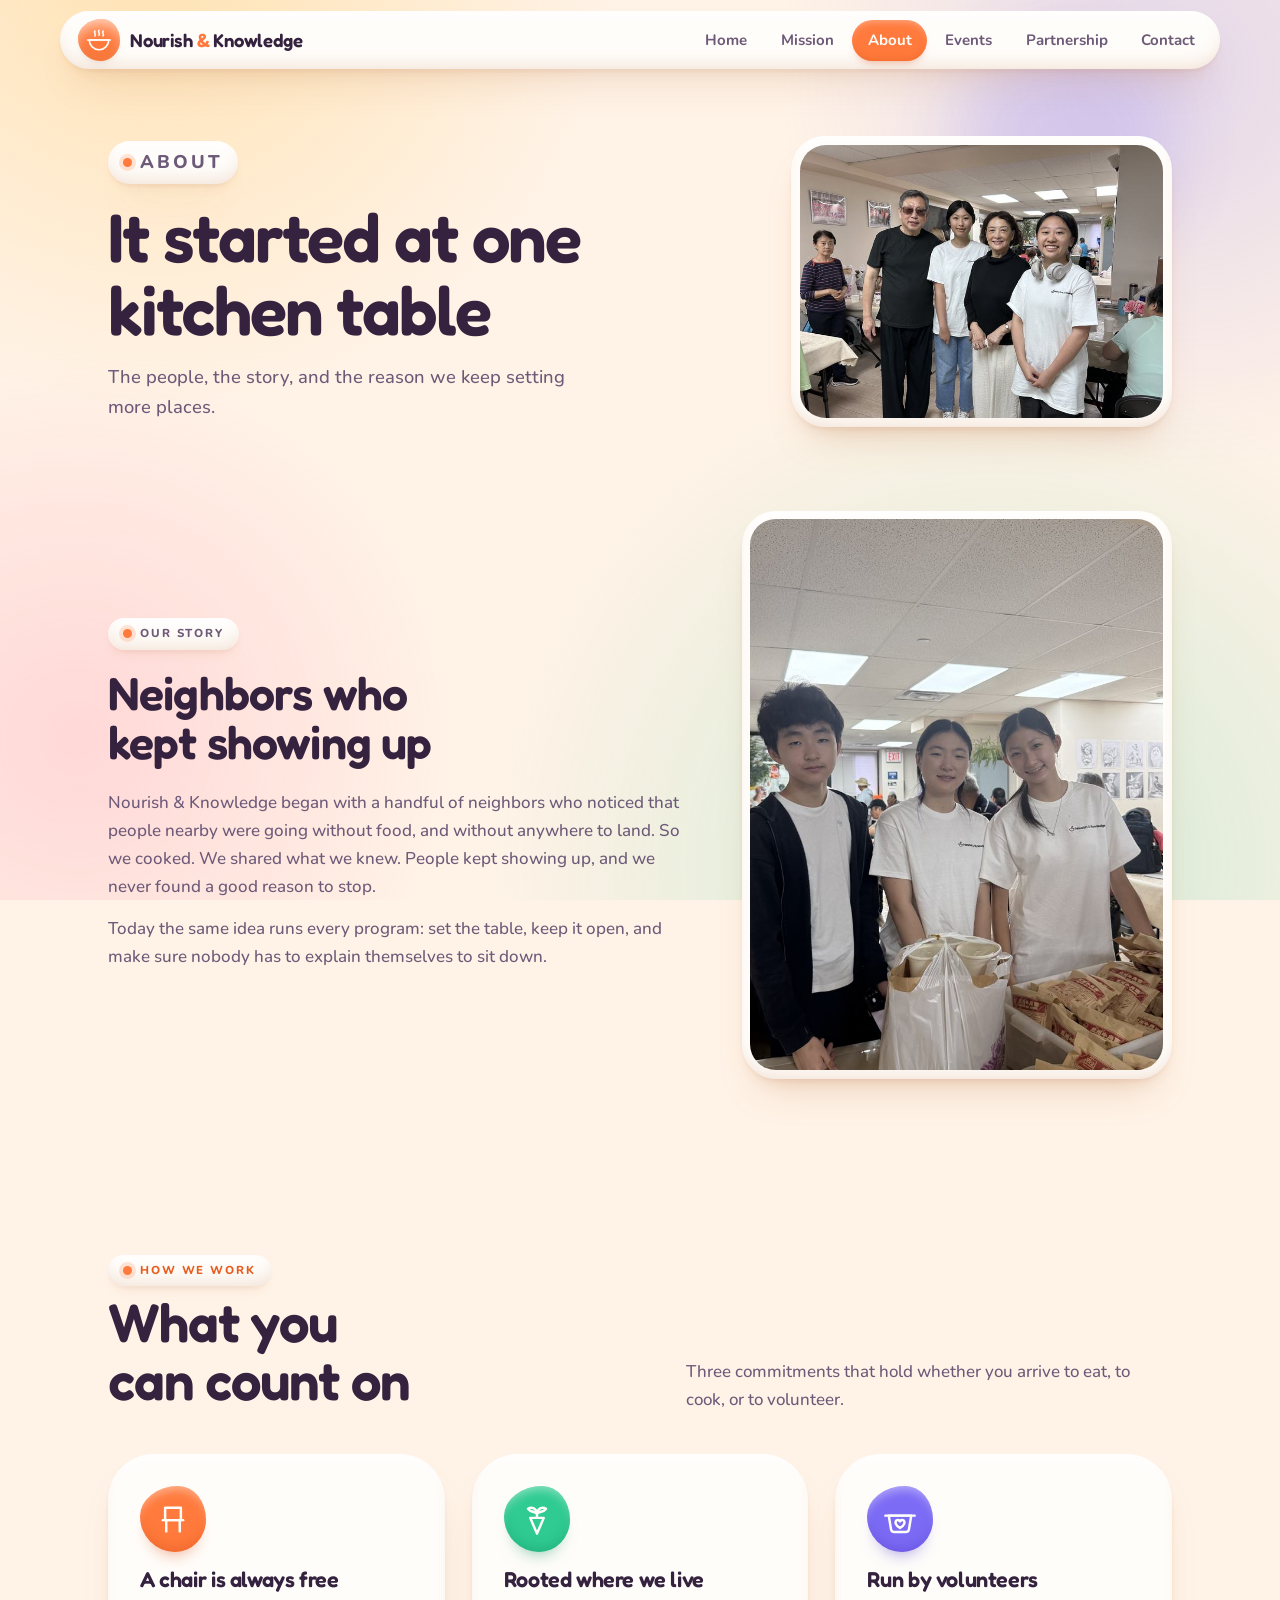
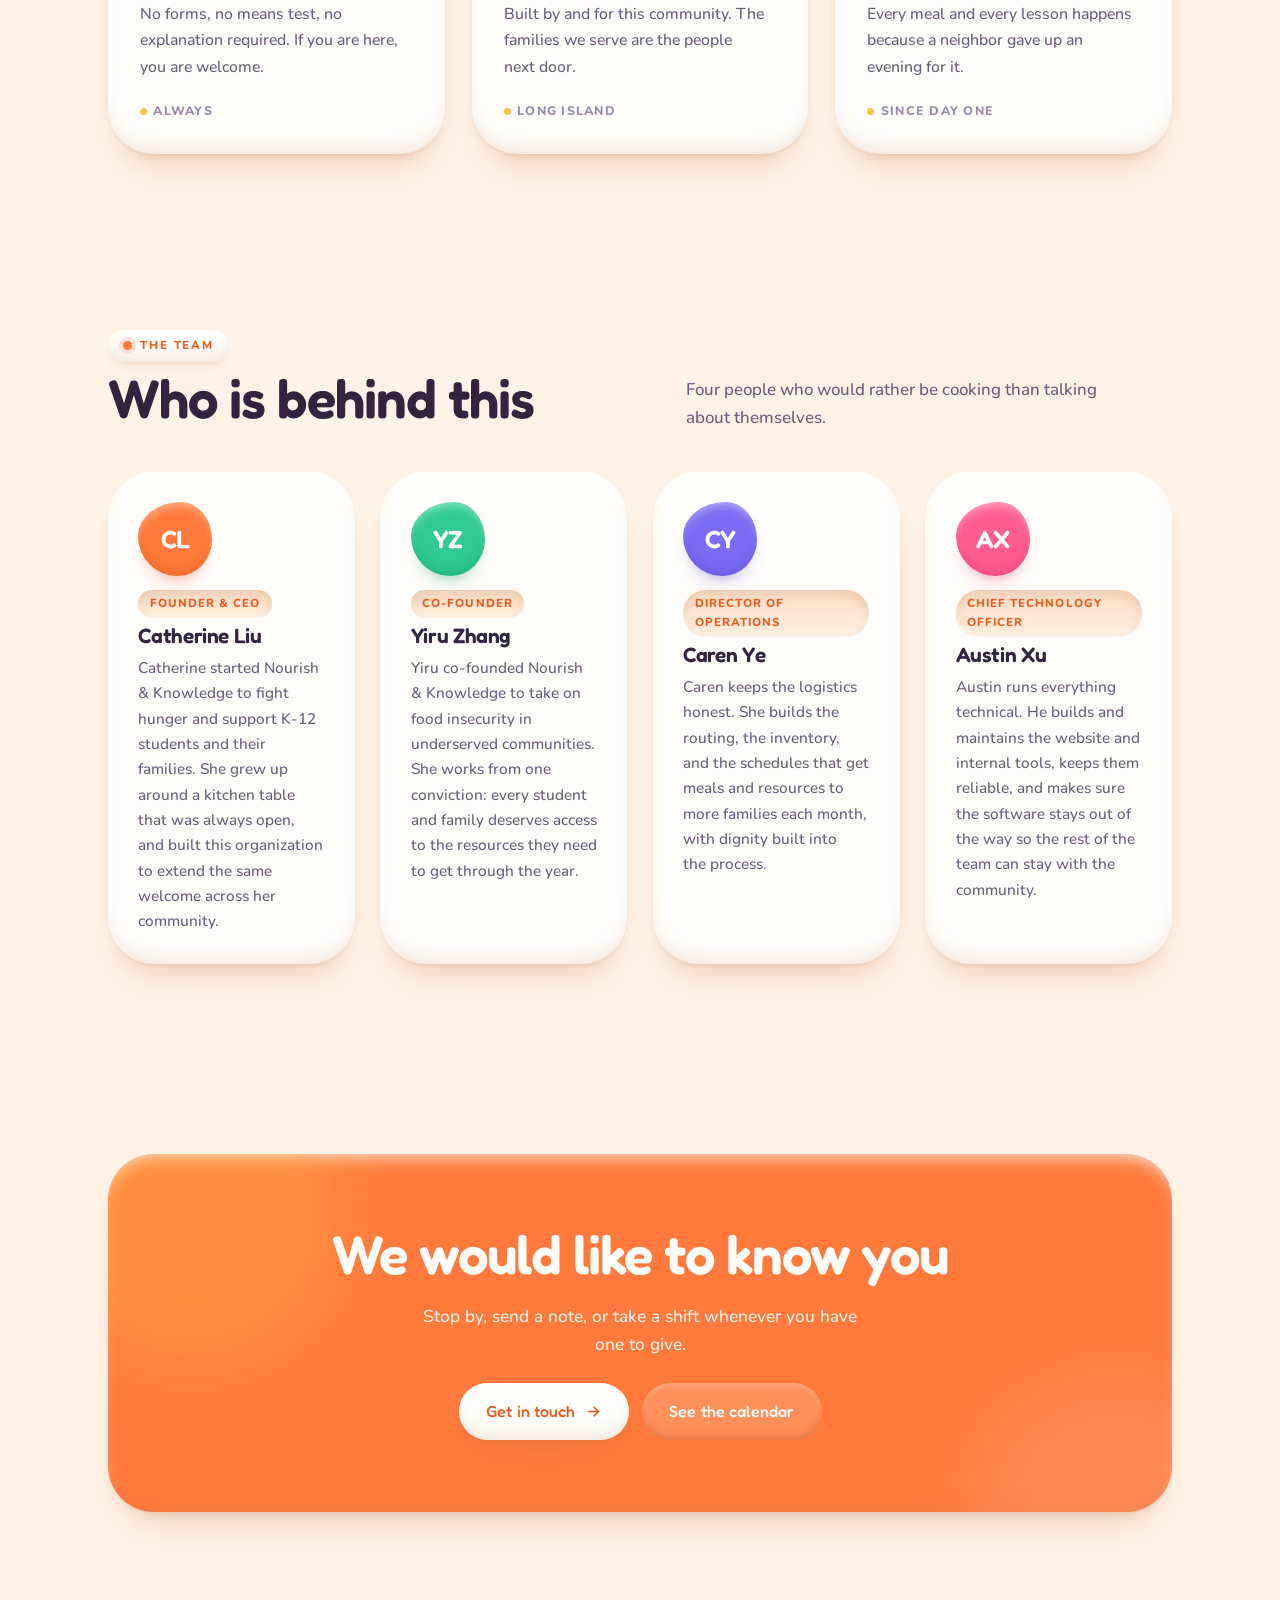
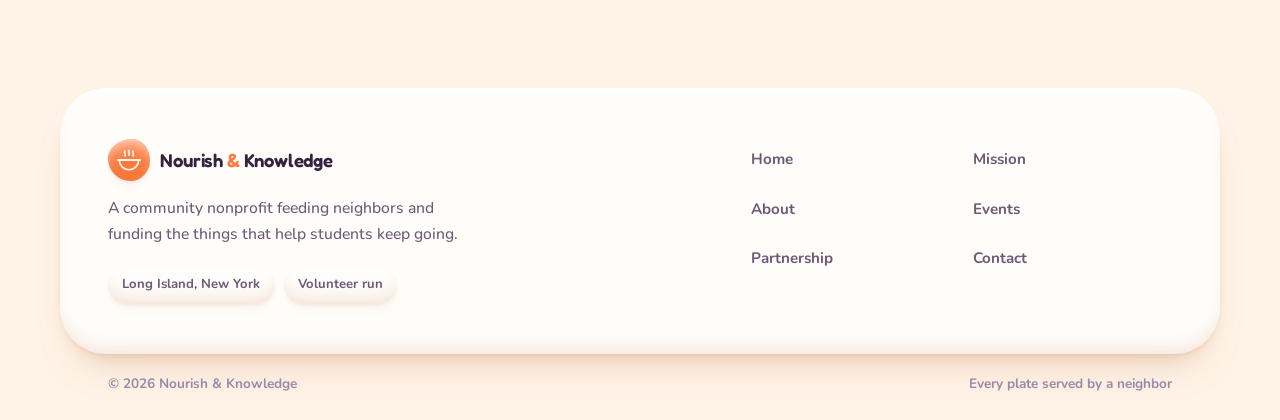
==== commit 58579fb2: "Replace the flat theme with claymorphism and real program photos Rebuild the visual system around so" ====
--- a/about.html
+++ b/about.html
@@ -1,191 +1,239 @@
 <!DOCTYPE html>
-<html lang="en" class="no-js" id="top">
+<html lang="en">
 <head>
   <meta charset="UTF-8">
-  <meta name="viewport" content="width=device-width, initial-scale=1">
-  <meta name="description" content="The people, the story, and the heart behind Nourish and Knowledge.">
-  <meta name="theme-color" content="#F7E9CF">
-  <title>About | Nourish &amp; Knowledge</title>
-
-  <link rel="preload" href="fonts/Figtree-var.woff2" as="font" type="font/woff2" crossorigin>
-  <link rel="preload" href="fonts/Inter-var.woff2" as="font" type="font/woff2" crossorigin>
+  <meta name="viewport" content="width=device-width, initial-scale=1.0">
+  <title>About &middot; Nourish &amp; Knowledge</title>
+  <meta name="description" content="The people and the story behind Nourish &amp; Knowledge.">
+  <meta name="theme-color" content="#fff3e7">
+  <link rel="icon" href="data:image/svg+xml,%3Csvg xmlns='http://www.w3.org/2000/svg' viewBox='0 0 32 32'%3E%3Crect width='32' height='32' rx='9' fill='%23ff7a3c'/%3E%3Cg fill='none' stroke='%23fffdfa' stroke-width='2.4' stroke-linecap='round' stroke-linejoin='round'%3E%3Cpath d='M6 17a10 10 0 0 0 20 0Z'/%3E%3Cpath d='M4 17h24'/%3E%3Cpath d='M12 13c1.6-1.6-1.6-3.2 0-4.8M16 12.4c1.6-1.6-1.6-3.2 0-4.8M20 13c1.6-1.6-1.6-3.2 0-4.8'/%3E%3C/g%3E%3C/svg%3E">
+  <link rel="preconnect" href="https://fonts.googleapis.com">
+  <link rel="preconnect" href="https://fonts.gstatic.com" crossorigin>
   <link rel="stylesheet" href="css/style.css">
-  <link rel="icon" href="data:image/svg+xml,%3Csvg xmlns='http://www.w3.org/2000/svg' viewBox='0 0 32 32'%3E%3Crect width='32' height='32' rx='9' fill='%2339DA68'/%3E%3Cg fill='none' stroke='%23063014' stroke-width='2.2' stroke-linecap='round'%3E%3Cpath d='M7 16h18'/%3E%3Cpath d='M8 16a8 8 0 0 0 16 0'/%3E%3Cpath d='M16 12c0-3 2-5 5-5 0 3-2 5-5 5Z'/%3E%3C/g%3E%3C/svg%3E">
 </head>
 <body>
 
   <a class="skip-link" href="#main">Skip to content</a>
-  <div class="scroll-progress" aria-hidden="true"></div>
-
-  <nav class="site-nav" aria-label="Main">
-    <div class="container">
-      <a class="brand" href="index.html">
-        <span class="brand-mark" aria-hidden="true"><svg viewBox="0 0 24 24" fill="none" stroke="currentColor" stroke-width="1.9" stroke-linecap="round" stroke-linejoin="round" aria-hidden="true"><path d="M3 12h18"/><path d="M4 12a8 8 0 0 0 16 0"/><path d="M12 8.5c0-3 2-5 5-5 0 3-2 5-5 5Z"/></svg></span>
-        Nourish <span class="brand-amp">&amp;</span> Knowledge
+
+  <header class="site-head">
+    <div class="head-inner">
+      <a class="logo" href="index.html">
+        <span class="logo-mark" aria-hidden="true">
+          <svg viewBox="0 0 32 32" fill="none" stroke="currentColor" stroke-width="2" stroke-linecap="round" stroke-linejoin="round"><path d="M4 16a12 12 0 0 0 24 0Z"/><path d="M2 16h28"/><path d="M11 11c2-2-2-4 0-6M16 10c2-2-2-4 0-6M21 11c2-2-2-4 0-6"/></svg>
+        </span>
+        <span class="logo-text">Nourish <em>&amp;</em> Knowledge</span>
       </a>
-
-      <div class="nav-panel" id="nav-panel">
-        <ul class="nav-menu"><li><a href="index.html">Home</a></li><li><a href="mission.html">Mission</a></li><li><a href="about.html">About</a></li><li><a href="events.html">Events</a></li><li><a href="partnership.html">Partnership</a></li><li><a href="contact.html">Contact</a></li></ul>
-        <a class="btn btn-primary drawer-cta" href="contact.html">Get involved</a>
-      </div>
-
-      <div class="nav-actions">
-        <a class="icon-btn" href="mailto:catherineqqliu15@gmail.com" aria-label="Email us"><svg viewBox="0 0 24 24" fill="none" stroke="currentColor" stroke-width="1.8" stroke-linecap="round" stroke-linejoin="round" aria-hidden="true"><rect x="3" y="5.5" width="18" height="13" rx="2.5"/><path d="M3.6 7l8.4 6 8.4-6"/></svg></a>
-        <a class="btn btn-primary nav-cta" href="contact.html">Get involved</a>
-        <button class="icon-btn nav-toggle" type="button" aria-expanded="false"
-                aria-controls="nav-panel" aria-label="Open menu">
-          <span class="bar" aria-hidden="true"></span>
-          <span class="bar" aria-hidden="true"></span>
-          <span class="bar" aria-hidden="true"></span>
-        </button>
-      </div>
-    </div>
-  </nav>
+      <nav class="site-nav" id="primary-nav" aria-label="Primary">
+        <ul>
+          <li><a href="index.html">Home</a></li>
+          <li><a href="mission.html">Mission</a></li>
+          <li><a href="about.html">About</a></li>
+          <li><a href="events.html">Events</a></li>
+          <li><a href="partnership.html">Partnership</a></li>
+          <li><a href="contact.html">Contact</a></li>
+        </ul>
+      </nav>
+      <button class="nav-toggle" type="button" aria-label="Toggle menu" aria-expanded="false" aria-controls="primary-nav">
+        <span></span><span></span><span></span>
+      </button>
+    </div>
+    <span class="progress" aria-hidden="true"></span>
+  </header>
 
   <main id="main">
-    <section class="page-head">
-      <div class="container">
-        <h1 data-reveal>About us</h1>
-        <p class="lead" data-reveal>The people, the story, and the heart behind Nourish &amp; Knowledge.</p>
-        <div class="jump" data-reveal><a href="#story">Our story</a><a href="#values">What we stand for</a><a href="#team">Meet the team</a></div>
-      </div>
-      <div class="arc arc--bottom arc--cream" aria-hidden="true"></div>
-    </section>
-
-    <section class="strip" id="story">
-      <div class="container">
-        <div class="split">
-          <div class="split-art" data-reveal><span class="ph ph--clay"><svg viewBox="0 0 24 24" fill="none" stroke="currentColor" stroke-width="1.8" stroke-linecap="round" stroke-linejoin="round" aria-hidden="true"><path d="M3 11h18"/><path d="M4 11a8 8 0 0 0 16 0"/><path d="M8.5 5c0 1-1 1.4-1 2.4M12 4.2c0 1-1 1.4-1 2.4M15.5 5c0 1-1 1.4-1 2.4"/></svg></span></div>
-          <div data-reveal>
-            <span class="eyebrow">Who we are</span>
-            <h2>It started at a kitchen table</h2>
-            <p>Nourish &amp; Knowledge started around a single kitchen table, with a
-              handful of neighbors who noticed that folks nearby were going hungry, and had
-              nowhere to belong. So we started cooking, and we started sharing what we knew.
-              People kept showing up, and we never stopped.</p>
-            <p>Today we&rsquo;re a small but mighty crew of volunteers, cooks, teachers, and
-              friends who simply like taking care of people. There&rsquo;s no fancy secret to
-              what we do: just good food, open hearts, and the belief that everyone deserves
-              both.</p>
+
+    <div class="page-head">
+    <span class="blob blob-1" aria-hidden="true"></span>
+      <div class="page-head-copy">
+        <p class="eyebrow">About</p>
+        <h1>It started at one kitchen table</h1>
+        <p>The people, the story, and the reason we keep setting more places.</p>
+      </div>
+      <figure class="photo">
+        <img src="img/community-portrait-1400.jpg"
+          srcset="img/community-portrait-700.jpg 700w, img/community-portrait-1400.jpg 1400w"
+          sizes="(max-width: 980px) 90vw, 38vw"
+          width="1400" height="1050" alt="Volunteers standing with community members in the hall during a meal service." decoding="async">
+      </figure>
+    </div>
+
+    <section class="section tight">
+      <div class="split flip">
+        <div class="split-copy">
+          <p class="eyebrow">Our story</p>
+          <h2 class="mask">Neighbors who kept showing up</h2>
+          <p>Nourish &amp; Knowledge began with a handful of neighbors who
+            noticed that people nearby were going without food, and without
+            anywhere to land. So we cooked. We shared what we knew. People kept
+            showing up, and we never found a good reason to stop.</p>
+          <p>Today the same idea runs every program: set the table, keep it open,
+            and make sure nobody has to explain themselves to sit down.</p>
+        </div>
+        <figure class="photo">
+        <img src="img/crew-portrait-1400.jpg"
+          srcset="img/crew-portrait-700.jpg 700w, img/crew-portrait-1400.jpg 1400w"
+          sizes="(max-width: 980px) 85vw, 36vw"
+          width="1400" height="2489" alt="Three young volunteers standing behind trays of wrapped meals and cups of soup." loading="lazy" decoding="async">
+      </figure>
+      </div>
+    </section>
+
+    <section class="section">
+      <div class="section-head">
+        <div>
+          <p class="eyebrow">How we work</p>
+          <h2 class="mask">What you can count on</h2>
+        </div>
+        <p class="lead">Three commitments that hold whether you arrive to eat, to
+          cook, or to volunteer.</p>
+      </div>
+
+      <div class="grid">
+        <article class="card">
+          <div class="icon" aria-hidden="true">
+            <svg viewBox="0 0 32 32" fill="none" stroke="currentColor" stroke-width="2.2" stroke-linecap="round" stroke-linejoin="round">
+              <path d="M9 6h14v11H9Z"/>
+              <path d="M7 17h18"/>
+              <path d="M10 17v10M22 17v10"/>
+            </svg>
           </div>
-        </div>
-      </div>
-    </section>
-
-    <section class="strip strip--paper" id="values">
-      <div class="container">
-        <div class="section-head center" data-reveal>
-          <span class="eyebrow">What we stand for</span>
-          <h2>What makes us us</h2>
-          <p class="lead">A few things you can always count on when you&rsquo;re with us.</p>
-        </div>
-        <div class="grid-3" data-stagger="0.1">
-          <article class="card" data-reveal>
-            <span class="icon"><svg viewBox="0 0 24 24" fill="none" stroke="currentColor" stroke-width="1.8" stroke-linecap="round" stroke-linejoin="round" aria-hidden="true"><path d="M12 20s-7-4.2-7-9a4 4 0 0 1 7-2.6A4 4 0 0 1 19 11c0 4.8-7 9-7 9Z"/></svg></span>
-            <h3>Come as you are</h3>
-            <p>No forms, no judgment, no hoops. If you&rsquo;re here, you&rsquo;re welcome.</p>
-          </article>
-          <article class="card" data-reveal>
-            <span class="icon"><svg viewBox="0 0 24 24" fill="none" stroke="currentColor" stroke-width="1.8" stroke-linecap="round" stroke-linejoin="round" aria-hidden="true"><path d="M5 19c0-7 5-12 14-12 0 9-5 13-11 13-1.5 0-3-.4-3-1Z"/><path d="M5 19c3-4 6-6 10-7"/></svg></span>
-            <h3>Rooted local</h3>
-            <p>We&rsquo;re built by and for this community, the people next door.</p>
-          </article>
-          <article class="card" data-reveal>
-            <span class="icon"><svg viewBox="0 0 24 24" fill="none" stroke="currentColor" stroke-width="1.8" stroke-linecap="round" stroke-linejoin="round" aria-hidden="true"><path d="M8 13.5 5.6 11a2 2 0 0 1 2.8-2.8l3.6 3.6"/><path d="M12 11.8 9.4 9.2A2 2 0 0 1 12.2 6.4l4.4 4.4a5 5 0 0 1-7 7L5 13.2"/></svg></span>
-            <h3>Powered by heart</h3>
-            <p>Every meal and lesson is made possible by neighbors who care.</p>
-          </article>
-        </div>
-      </div>
-    </section>
-
-    <section class="strip strip--soft" id="team">
-      <div class="container">
-        <div class="section-head center" data-reveal>
-          <h2>Meet the team</h2>
-          <p class="lead">A small group of neighbors doing what they love, taking care of
-            people.</p>
-        </div>
-        <div class="team" data-stagger="0.08">
-          <article class="member" data-reveal>
-            <span class="member-avatar"><span class="ph ph--clay"><svg viewBox="0 0 24 24" fill="none" stroke="currentColor" stroke-width="1.8" stroke-linecap="round" stroke-linejoin="round" aria-hidden="true"><circle cx="9" cy="8" r="3"/><path d="M3.5 20a5.5 5.5 0 0 1 11 0"/><path d="M16 5.2a3 3 0 0 1 0 5.8"/><path d="M17 14.4a5.5 5.5 0 0 1 3.5 5.6"/></svg></span></span>
-            <span class="role">Founder &amp; CEO</span>
-            <h3>Catherine Liu</h3>
-            <p>Catherine started Nourish &amp; Knowledge to fight hunger and support K&ndash;12 students and their families. She grew up around a kitchen table that was always open, and built this organization to share that same warmth with her community.</p>
-          </article>
-          <article class="member" data-reveal>
-            <span class="member-avatar"><span class="ph ph--sage"><svg viewBox="0 0 24 24" fill="none" stroke="currentColor" stroke-width="1.8" stroke-linecap="round" stroke-linejoin="round" aria-hidden="true"><circle cx="9" cy="8" r="3"/><path d="M3.5 20a5.5 5.5 0 0 1 11 0"/><path d="M16 5.2a3 3 0 0 1 0 5.8"/><path d="M17 14.4a5.5 5.5 0 0 1 3.5 5.6"/></svg></span></span>
-            <span class="role">Co-Founder</span>
-            <h3>Yiru Zhang</h3>
-            <p>Yiru co-founded Nourish &amp; Knowledge to tackle food insecurity and support underserved communities. She&rsquo;s driven by a simple belief: every student and family deserves access to the resources they need to thrive.</p>
-          </article>
-          <article class="member" data-reveal>
-            <span class="member-avatar"><span class="ph ph--mint"><svg viewBox="0 0 24 24" fill="none" stroke="currentColor" stroke-width="1.8" stroke-linecap="round" stroke-linejoin="round" aria-hidden="true"><circle cx="9" cy="8" r="3"/><path d="M3.5 20a5.5 5.5 0 0 1 11 0"/><path d="M16 5.2a3 3 0 0 1 0 5.8"/><path d="M17 14.4a5.5 5.5 0 0 1 3.5 5.6"/></svg></span></span>
-            <span class="role">Director of Operations</span>
-            <h3>Caren Ye</h3>
-            <p>Caren keeps everything running smoothly. She builds the systems that help our meals and resources reach more families, always with dignity and care at the center of it all.</p>
-          </article>
-          <article class="member" data-reveal>
-            <span class="member-avatar"><span class="ph ph--stone"><svg viewBox="0 0 24 24" fill="none" stroke="currentColor" stroke-width="1.8" stroke-linecap="round" stroke-linejoin="round" aria-hidden="true"><circle cx="9" cy="8" r="3"/><path d="M3.5 20a5.5 5.5 0 0 1 11 0"/><path d="M16 5.2a3 3 0 0 1 0 5.8"/><path d="M17 14.4a5.5 5.5 0 0 1 3.5 5.6"/></svg></span></span>
-            <span class="role">Chief Technology Officer</span>
-            <h3>Austin Xu</h3>
-            <p>Austin leads all things technical. He builds and maintains our website and software, keeps our digital tools running reliably, and makes sure the technology behind our mission just works, so the rest of the team can focus on the community.</p>
-          </article>
-        </div>
-      </div>
-    </section>
-
-    <section class="strip strip--tight">
-      <div class="container">
-        <div class="band" data-reveal>
-          <h2>We&rsquo;d love to know you</h2>
-          <p>New faces are our favorite kind. Reach out, stop by, or lend a hand whenever you&rsquo;re ready.</p>
-          <div class="hero-actions"><a class="btn btn-primary" href="contact.html">Get in touch</a><a class="btn btn-ghost" href="events.html">Come to an event</a></div>
-        </div>
-      </div>
-    </section>
+          <h3>A chair is always free</h3>
+          <p>No forms, no means test, no explanation required. If you are here,
+            you are welcome.</p>
+          <span class="meta">Always</span>
+        </article>
+
+        <article class="card">
+          <div class="icon" aria-hidden="true">
+            <svg viewBox="0 0 32 32" fill="none" stroke="currentColor" stroke-width="2.2" stroke-linecap="round" stroke-linejoin="round">
+              <path d="M16 29l-6-14h12Z"/>
+              <path d="M16 15V9"/>
+              <path d="M16 11c-3-2-6-1-8-4 3-2 7-1 8 4Z"/>
+              <path d="M16 11c3-2 6-1 8-4-3-2-7-1-8 4Z"/>
+            </svg>
+          </div>
+          <h3>Rooted where we live</h3>
+          <p>Built by and for this community. The families we serve are the
+            people next door.</p>
+          <span class="meta">Long Island</span>
+        </article>
+
+        <article class="card">
+          <div class="icon" aria-hidden="true">
+            <svg viewBox="0 0 32 32" fill="none" stroke="currentColor" stroke-width="2.2" stroke-linecap="round" stroke-linejoin="round">
+              <path d="M6 13h20l-2 12a3 3 0 0 1-3 2.6H11A3 3 0 0 1 8 25Z"/>
+              <path d="M3 13h26"/>
+              <path d="M16 24s-4-2.4-4-5.2a2.1 2.1 0 0 1 4-.7 2.1 2.1 0 0 1 4 .7C20 21.6 16 24 16 24Z"/>
+            </svg>
+          </div>
+          <h3>Run by volunteers</h3>
+          <p>Every meal and every lesson happens because a neighbor gave up an
+            evening for it.</p>
+          <span class="meta">Since day one</span>
+        </article>
+      </div>
+    </section>
+
+    <section class="section">
+      <div class="section-head">
+        <div>
+          <p class="eyebrow">The team</p>
+          <h2 class="mask">Who is behind this</h2>
+        </div>
+        <p class="lead">Four people who would rather be cooking than talking
+          about themselves.</p>
+      </div>
+
+      <div class="team">
+        <article class="team-member">
+          <span class="team-avatar" aria-hidden="true">CL</span>
+          <span class="role">Founder &amp; CEO</span>
+          <h3>Catherine Liu</h3>
+          <p>Catherine started Nourish &amp; Knowledge to fight hunger and support K-12 students and their families. She grew up around a kitchen table that was always open, and built this organization to extend the same welcome across her community.</p>
+        </article>
+
+        <article class="team-member">
+          <span class="team-avatar" aria-hidden="true">YZ</span>
+          <span class="role">Co-Founder</span>
+          <h3>Yiru Zhang</h3>
+          <p>Yiru co-founded Nourish &amp; Knowledge to take on food insecurity in underserved communities. She works from one conviction: every student and family deserves access to the resources they need to get through the year.</p>
+        </article>
+
+        <article class="team-member">
+          <span class="team-avatar" aria-hidden="true">CY</span>
+          <span class="role">Director of Operations</span>
+          <h3>Caren Ye</h3>
+          <p>Caren keeps the logistics honest. She builds the routing, the inventory, and the schedules that get meals and resources to more families each month, with dignity built into the process.</p>
+        </article>
+
+        <article class="team-member">
+          <span class="team-avatar" aria-hidden="true">AX</span>
+          <span class="role">Chief Technology Officer</span>
+          <h3>Austin Xu</h3>
+          <p>Austin runs everything technical. He builds and maintains the website and internal tools, keeps them reliable, and makes sure the software stays out of the way so the rest of the team can stay with the community.</p>
+        </article>
+      </div>
+    </section>
+
+    <div class="stitch" aria-hidden="true">
+      <i></i><span></span><span></span><span></span><i></i>
+    </div>
+
+    <section class="section">
+      <div class="band">
+        <span class="blob blob-1" aria-hidden="true"></span>
+        <span class="blob blob-2" aria-hidden="true"></span>
+        <h2 class="mask">We would like to know you</h2>
+        <p>Stop by, send a note, or take a shift whenever you have one to give.</p>
+        <div class="actions">
+          <a class="btn btn-primary" href="contact.html">
+            Get in touch
+            <svg viewBox="0 0 24 24" fill="none" stroke="currentColor" stroke-width="2.4" stroke-linecap="round" stroke-linejoin="round" aria-hidden="true"><path d="M5 12h14M13 6l6 6-6 6"/></svg>
+          </a>
+          <a class="btn btn-secondary" href="events.html">
+            See the calendar
+          </a>
+        </div>
+      </div>
+    </section>
+
   </main>
 
-  <footer class="site-footer">
-    <div class="container">
-      <div class="footer-top">
-        <a class="btn btn-primary" href="contact.html">Get involved</a>
-      </div>
-
-      <div class="footer-grid">
-        <div class="footer-brand">
-          <a class="brand" href="index.html">
-            <span class="brand-mark" aria-hidden="true"><svg viewBox="0 0 24 24" fill="none" stroke="currentColor" stroke-width="1.9" stroke-linecap="round" stroke-linejoin="round" aria-hidden="true"><path d="M3 12h18"/><path d="M4 12a8 8 0 0 0 16 0"/><path d="M12 8.5c0-3 2-5 5-5 0 3-2 5-5 5Z"/></svg></span>
-            Nourish <span class="brand-amp">&amp;</span> Knowledge
-          </a>
-          <p>A community nonprofit nourishing bodies and minds, one neighbor at a time.</p>
-          <div class="socials"><a href="#" aria-label="X"><svg viewBox="0 0 24 24" fill="currentColor" aria-hidden="true"><path d="M4 4l7.6 9.7L4.4 20h1.9l6.1-6.5L17.4 20H21l-8-10.2L20 4h-1.9l-5.6 6-4.7-6Z"/></svg></a><a href="#" aria-label="YouTube"><svg viewBox="0 0 24 24" fill="currentColor" aria-hidden="true"><path d="M21.2 8.2a2.6 2.6 0 0 0-1.8-1.8C17.8 6 12 6 12 6s-5.8 0-7.4.4A2.6 2.6 0 0 0 2.8 8.2 26 26 0 0 0 2.4 12a26 26 0 0 0 .4 3.8 2.6 2.6 0 0 0 1.8 1.8C6.2 18 12 18 12 18s5.8 0 7.4-.4a2.6 2.6 0 0 0 1.8-1.8 26 26 0 0 0 .4-3.8 26 26 0 0 0-.4-3.8ZM10.2 14.6V9.4L14.7 12Z"/></svg></a><a href="#" aria-label="LinkedIn"><svg viewBox="0 0 24 24" fill="currentColor" aria-hidden="true"><path d="M6.9 8.5H4.2V20h2.7ZM5.5 4a1.6 1.6 0 1 0 0 3.2 1.6 1.6 0 0 0 0-3.2ZM19.8 13.2c0-2.9-1.6-4.3-3.7-4.3a3.2 3.2 0 0 0-2.9 1.6V8.5H10.6V20h2.7v-6.1c0-1.6.8-2.3 1.9-2.3s1.9.7 1.9 2.3V20h2.7Z"/></svg></a><a href="#" aria-label="Instagram"><svg viewBox="0 0 24 24" fill="currentColor" aria-hidden="true"><path d="M12 6.9A5.1 5.1 0 1 0 17.1 12 5.1 5.1 0 0 0 12 6.9Zm0 8.4A3.3 3.3 0 1 1 15.3 12 3.3 3.3 0 0 1 12 15.3Zm6.5-8.6a1.2 1.2 0 1 1-1.2-1.2 1.2 1.2 0 0 1 1.2 1.2ZM16.2 3H7.8A4.8 4.8 0 0 0 3 7.8v8.4A4.8 4.8 0 0 0 7.8 21h8.4a4.8 4.8 0 0 0 4.8-4.8V7.8A4.8 4.8 0 0 0 16.2 3Zm3 13.2a3 3 0 0 1-3 3H7.8a3 3 0 0 1-3-3V7.8a3 3 0 0 1 3-3h8.4a3 3 0 0 1 3 3Z"/></svg></a><a href="#" aria-label="Facebook"><svg viewBox="0 0 24 24" fill="currentColor" aria-hidden="true"><path d="M20 12a8 8 0 1 0-9.2 7.9v-5.6H8.7V12h2.1v-1.8c0-2.1 1.2-3.2 3.1-3.2a13 13 0 0 1 1.9.2v2h-1c-1 0-1.4.7-1.4 1.4V12h2.3l-.4 2.3h-1.9v5.6A8 8 0 0 0 20 12Z"/></svg></a></div>
-        </div>
-
-        <div class="footer-col">
-          <h4>Quick links</h4>
-          <ul><li><a href="index.html">Home</a></li><li><a href="mission.html">Mission</a></li><li><a href="about.html">About</a></li><li><a href="events.html">Events</a></li><li><a href="partnership.html">Partnership</a></li><li><a href="contact.html">Contact</a></li></ul>
-        </div>
-
-        <div class="footer-col">
-          <h4>Contact us</h4>
-          <div class="contact-rows">
-            <a class="contact-row" href="mailto:catherineqqliu15@gmail.com">
-              <span class="circle"><svg viewBox="0 0 24 24" fill="none" stroke="currentColor" stroke-width="1.8" stroke-linecap="round" stroke-linejoin="round" aria-hidden="true"><rect x="3" y="5.5" width="18" height="13" rx="2.5"/><path d="M3.6 7l8.4 6 8.4-6"/></svg></span> Send email
-            </a>
-            <a class="contact-row" href="contact.html">
-              <span class="circle"><svg viewBox="0 0 24 24" fill="none" stroke="currentColor" stroke-width="1.8" stroke-linecap="round" stroke-linejoin="round" aria-hidden="true"><path d="M6.3 3.5h3l1.5 3.8-1.9 1.3a11 11 0 0 0 5.5 5.5l1.3-1.9 3.8 1.5v3a1.8 1.8 0 0 1-2 1.8A15.5 15.5 0 0 1 4.5 5.5a1.8 1.8 0 0 1 1.8-2Z"/></svg></span> Get in touch
-            </a>
-          </div>
-        </div>
-      </div>
-
-      <div class="footer-bottom">
-        <span>&copy; 2026 Nourish &amp; Knowledge. All rights reserved.</span>
-        <a class="link-arrow" href="#top">Back to top <span class="circle"><svg viewBox="0 0 24 24" fill="none" stroke="currentColor" stroke-width="2.2" stroke-linecap="round" stroke-linejoin="round" aria-hidden="true"><path d="M12 19V5"/><path d="M6 11l6-6 6 6"/></svg></span></a>
-      </div>
+
+  <footer>
+    <div class="footer-inner">
+      <div class="footer-brand">
+        <a class="logo" href="index.html">
+          <span class="logo-mark" aria-hidden="true">
+            <svg viewBox="0 0 32 32" fill="none" stroke="currentColor" stroke-width="2" stroke-linecap="round" stroke-linejoin="round"><path d="M4 16a12 12 0 0 0 24 0Z"/><path d="M2 16h28"/><path d="M11 11c2-2-2-4 0-6M16 10c2-2-2-4 0-6M21 11c2-2-2-4 0-6"/></svg>
+          </span>
+          <span class="logo-text">Nourish <em>&amp;</em> Knowledge</span>
+        </a>
+        <p>A community nonprofit feeding neighbors and funding the things that
+          help students keep going.</p>
+        <div class="chips">
+          <span class="chip">Long Island, New York</span>
+          <span class="chip">Volunteer run</span>
+        </div>
+      </div>
+      <nav class="footer-links" aria-label="Footer">
+        <a href="index.html">Home</a>
+        <a href="mission.html">Mission</a>
+        <a href="about.html">About</a>
+        <a href="events.html">Events</a>
+        <a href="partnership.html">Partnership</a>
+        <a href="contact.html">Contact</a>
+      </nav>
+    </div>
+    <div class="copyright">
+      <span>&copy; 2026 Nourish &amp; Knowledge</span>
+      <span>Every plate served by a neighbor</span>
     </div>
   </footer>
+
+  <button class="to-top" type="button" aria-label="Back to top">
+    <svg viewBox="0 0 24 24" fill="none" stroke="currentColor" stroke-width="2.6" stroke-linecap="round" stroke-linejoin="round"><path d="M12 19V5M5 12l7-7 7 7"/></svg>
+  </button>
 
   <script src="js/site.js"></script>
 </body>
--- a/css/style.css
+++ b/css/style.css
@@ -1,1736 +1,1816 @@
-/* ==========================================================================
+@import url('https://fonts.googleapis.com/css2?family=Fredoka:wght@400;500;600;700&family=Nunito:ital,wght@0,400..800;1,400..700&display=swap');
+
+/* =========================================================
    Nourish & Knowledge
-   Sand + green editorial theme. Figtree display / Inter text.
-   ========================================================================== */
-
-/* Fonts ------------------------------------------------------------------ */
-
-@font-face {
-  font-family: 'Figtree';
-  src: url('../fonts/Figtree-var.woff2') format('woff2-variations'),
-       url('../fonts/Figtree-var.woff2') format('woff2');
-  font-weight: 300 900;
-  font-style: normal;
-  font-display: swap;
-}
-
-@font-face {
-  font-family: 'Inter';
-  src: url('../fonts/Inter-var.woff2') format('woff2-variations'),
-       url('../fonts/Inter-var.woff2') format('woff2');
-  font-weight: 100 900;
-  font-style: normal;
-  font-display: swap;
-}
-
-/* Tokens ----------------------------------------------------------------- */
+   Theme   Claymorphism - soft pastel ground, puffy 3D clay
+           surfaces, fat radii, everything sits above the page
+   Type    Fredoka (display) / Nunito (text)
+   Shadow  every clay surface shares one formula, tinted per
+           element through --tint (an "R G B" triple)
+   ========================================================= */
 
 :root {
-  /* Surfaces, sand through paper */
-  --sand-deep: #F4E3C4;
-  --sand: #F7E9CF;
-  --sand-soft: #FAF1E3;
-  --cream: #FBF7F0;
-  --paper: #FFFFFF;
-
-  /* Ink */
-  --ink: #23231F;
-  --ink-soft: #5F5D55;
-  --ink-mute: #8C8980;
-
-  /* Accent, sampled from the reference */
-  --green: #39DA68;
-  --green-deep: #23B44F;
-  --green-ink: #0F7A34;
-  --green-soft: #DFF7E5;
-  --on-green: #063014;
-
-  --line: rgba(35, 35, 31, .12);
-  --line-soft: rgba(35, 35, 31, .07);
-
-  --shadow-sm: 0 1px 2px rgba(35, 35, 31, .05);
-  --shadow-md: 0 8px 24px -12px rgba(35, 35, 31, .18);
-  --shadow-lg: 0 30px 60px -32px rgba(35, 35, 31, .34);
-
-  --r-sm: 12px;
-  --r-md: 20px;
-  --r-lg: 28px;
-  --r-xl: 40px;
-
-  --gutter: clamp(1.15rem, 4vw, 2.5rem);
-  --measure: 1240px;
-  --nav-h: 76px;
-
-  --ease: cubic-bezier(.22, 1, .36, 1);
-
-  --font-display: 'Figtree', ui-sans-serif, system-ui, -apple-system, 'Segoe UI', sans-serif;
-  --font-text: 'Inter', ui-sans-serif, system-ui, -apple-system, 'Segoe UI', sans-serif;
-}
-
-/* Base ------------------------------------------------------------------- */
+  /* --- ground ------------------------------------------- */
+  --page: #fff3e7;
+  --page-warm: #ffe8d4;
+  --page-cool: #f4ecff;
+  --clay: #fffdfa;
+  --clay-sunk: #f7ecdf;
+
+  /* --- ink ---------------------------------------------- */
+  --ink: #34223f;
+  --ink-soft: #6d5a79;
+  --ink-faint: #9c8aa8;
+  --on-color: #fffdfa;
+
+  /* --- accents ------------------------------------------ */
+  --tangerine: #ff7a3c;
+  --tangerine-deep: #e85d1f;
+  --marigold: #ffc24b;
+  --mint: #2fcb92;
+  --grape: #7c6bf5;
+  --berry: #ff5d8f;
+  --sky: #55c2f0;
+
+  /* accent tints as raw triples, for shadow mixing */
+  --t-warm: 186 116 68;
+  --t-tangerine: 214 76 20;
+  --t-marigold: 200 132 10;
+  --t-mint: 18 140 96;
+  --t-grape: 78 58 200;
+  --t-berry: 210 50 100;
+  --t-sky: 30 120 165;
+
+  /* the default clay tint */
+  --tint: var(--t-warm);
+
+  /* --- radii -------------------------------------------- */
+  --r-xs: 12px;
+  --r-s: 18px;
+  --r-m: 26px;
+  --r-l: 34px;
+  --r-xl: 46px;
+  --r-pill: 999px;
+  --blob: 58% 42% 47% 53% / 46% 51% 49% 54%;
+
+  /* --- rhythm ------------------------------------------- */
+  --step-0: 1rem;
+  --step-1: 1.0625rem;
+  --gap-xs: 0.5rem;
+  --gap-s: 0.9rem;
+  --gap-m: 1.5rem;
+  --gap-l: 2.5rem;
+  --gap-xl: clamp(3rem, 7vw, 5.5rem);
+  --pad-x: clamp(1.1rem, 4.5vw, 3rem);
+  --wrap: 1160px;
+  --wrap-narrow: 740px;
+  --head-h: 76px;
+
+  --ease: cubic-bezier(0.22, 0.68, 0.28, 1);
+  --ease-out: cubic-bezier(0.16, 1, 0.3, 1);
+  --ease-clay: cubic-bezier(0.34, 1.56, 0.5, 1);
+
+  /* --- the clay shadow ---------------------------------- */
+  --lift: 0px;
+  --clay-shadow:
+    0 2px 3px rgb(var(--tint) / 0.06),
+    0 8px 14px -8px rgb(var(--tint) / 0.22),
+    0 24px 38px -20px rgb(var(--tint) / 0.34),
+    inset 0 -12px 20px -10px rgb(var(--tint) / 0.22),
+    inset 0 12px 18px -10px rgb(255 255 255 / 0.9);
+  --clay-shadow-hi:
+    0 3px 5px rgb(var(--tint) / 0.08),
+    0 16px 24px -10px rgb(var(--tint) / 0.26),
+    0 40px 60px -26px rgb(var(--tint) / 0.4),
+    inset 0 -14px 24px -10px rgb(var(--tint) / 0.24),
+    inset 0 14px 20px -10px rgb(255 255 255 / 0.95);
+  --clay-shadow-in:
+    0 1px 2px rgb(var(--tint) / 0.08),
+    inset 0 10px 18px -6px rgb(var(--tint) / 0.34),
+    inset 0 -8px 14px -8px rgb(255 255 255 / 0.7);
+}
 
 *,
 *::before,
-*::after { box-sizing: border-box; }
+*::after {
+  margin: 0;
+  padding: 0;
+  box-sizing: border-box;
+}
 
 html {
+  scroll-behavior: smooth;
+  scroll-padding-top: calc(var(--head-h) + 1.5rem);
   -webkit-text-size-adjust: 100%;
-  scroll-behavior: smooth;
-  scroll-padding-top: calc(var(--nav-h) + 1rem);
 }
 
 body {
-  margin: 0;
-  background: var(--cream);
+  font-family: 'Nunito', 'Segoe UI', system-ui, sans-serif;
+  font-size: var(--step-1);
+  font-weight: 500;
+  line-height: 1.65;
   color: var(--ink);
-  font-family: var(--font-text);
-  font-size: 1rem;
-  line-height: 1.62;
+  background: var(--page);
+  min-height: 100vh;
+  display: flex;
+  flex-direction: column;
+  overflow-x: hidden;
   -webkit-font-smoothing: antialiased;
-  -moz-osx-font-smoothing: grayscale;
-  overflow-x: hidden;
-}
-
-img,
-svg,
-canvas { display: block; max-width: 100%; }
-
-a { color: inherit; }
-
-button,
-input,
-select,
-textarea { font: inherit; color: inherit; }
+}
+
+/* Soft colour wash so the clay always has something to sit on. */
+body::before {
+  content: "";
+  position: fixed;
+  inset: 0;
+  z-index: -2;
+  pointer-events: none;
+  background:
+    radial-gradient(58vw 58vw at 12% -6%, rgb(255 194 75 / 0.34), transparent 62%),
+    radial-gradient(52vw 52vw at 92% 8%, rgb(124 107 245 / 0.2), transparent 60%),
+    radial-gradient(64vw 64vw at 78% 96%, rgb(47 203 146 / 0.22), transparent 62%),
+    radial-gradient(50vw 50vw at 6% 82%, rgb(255 93 143 / 0.18), transparent 60%);
+}
 
 h1, h2, h3, h4 {
-  font-family: var(--font-display);
-  font-weight: 800;
-  line-height: 1.04;
-  letter-spacing: -.032em;
-  margin: 0;
+  font-family: 'Fredoka', 'Nunito', system-ui, sans-serif;
+  font-weight: 600;
+  line-height: 1.06;
+  letter-spacing: -0.018em;
+  color: var(--ink);
   text-wrap: balance;
 }
 
-h1 { font-size: clamp(2.9rem, 8.6vw, 6.6rem); font-weight: 900; }
-h2 { font-size: clamp(2rem, 4.6vw, 3.4rem); }
-h3 { font-size: clamp(1.12rem, 1.7vw, 1.35rem); letter-spacing: -.02em; }
-h4 { font-size: .78rem; letter-spacing: .1em; text-transform: uppercase; font-weight: 700; }
-
-p { margin: 0 0 1rem; }
-p:last-child { margin-bottom: 0; }
-
-::selection { background: var(--green); color: var(--on-green); }
+p { text-wrap: pretty; }
+
+img, svg { display: block; max-width: 100%; }
+
+::selection {
+  background: var(--tangerine);
+  color: var(--on-color);
+}
 
 :focus-visible {
-  outline: 2.5px solid var(--green-deep);
-  outline-offset: 3px;
-  border-radius: 6px;
+  outline: 3px solid var(--grape);
+  outline-offset: 4px;
+  border-radius: var(--r-xs);
 }
 
 .skip-link {
   position: absolute;
+  left: 1rem;
+  top: -5rem;
+  z-index: 400;
+  background: var(--grape);
+  color: var(--on-color);
+  padding: 0.75rem 1.3rem;
+  border-radius: var(--r-pill);
+  font-weight: 700;
+  text-decoration: none;
+  transition: top 0.25s var(--ease-clay);
+}
+
+.skip-link:focus { top: 1rem; }
+
+/* ---------------------------------------------------------
+   Clay primitives
+   --------------------------------------------------------- */
+
+.clay {
+  background: var(--clay);
+  border-radius: var(--r-l);
+  box-shadow: var(--clay-shadow);
+}
+
+/* Colour modifiers. Each swaps the surface and the shadow tint
+   together so the puff always reads as the same material. */
+.t-tangerine { --tint: var(--t-tangerine); }
+.t-marigold  { --tint: var(--t-marigold); }
+.t-mint      { --tint: var(--t-mint); }
+.t-grape     { --tint: var(--t-grape); }
+.t-berry     { --tint: var(--t-berry); }
+.t-sky       { --tint: var(--t-sky); }
+
+.fill-tangerine { background: var(--tangerine); color: var(--on-color); --tint: var(--t-tangerine); }
+.fill-marigold  { background: var(--marigold);  color: var(--ink);      --tint: var(--t-marigold); }
+.fill-mint      { background: var(--mint);      color: var(--on-color); --tint: var(--t-mint); }
+.fill-grape     { background: var(--grape);     color: var(--on-color); --tint: var(--t-grape); }
+.fill-berry     { background: var(--berry);     color: var(--on-color); --tint: var(--t-berry); }
+.fill-sky       { background: var(--sky);       color: var(--on-color); --tint: var(--t-sky); }
+
+/* Free-floating background blobs. */
+.blob {
+  position: absolute;
+  border-radius: var(--blob);
+  pointer-events: none;
+  z-index: 0;
+  filter: blur(34px);
+  opacity: 0.75;
+  animation: blob-morph 18s var(--ease) infinite alternate;
+}
+
+@keyframes blob-morph {
+  0%   { border-radius: 58% 42% 47% 53% / 46% 51% 49% 54%; transform: rotate(0deg) scale(1); }
+  50%  { border-radius: 42% 58% 61% 39% / 58% 41% 59% 42%; transform: rotate(6deg) scale(1.04); }
+  100% { border-radius: 51% 49% 38% 62% / 41% 59% 41% 59%; transform: rotate(-5deg) scale(0.98); }
+}
+
+/* ---------------------------------------------------------
+   Header
+   --------------------------------------------------------- */
+
+.site-head {
+  position: sticky;
+  top: 0;
+  z-index: 200;
+  padding: 0.7rem var(--pad-x);
+  transition: padding 0.4s var(--ease);
+}
+
+.site-head::before {
+  content: "";
+  position: absolute;
+  inset: 0;
+  background: rgb(255 243 231 / 0.72);
+  backdrop-filter: blur(16px) saturate(1.3);
+  opacity: 0;
+  transition: opacity 0.4s var(--ease);
+}
+
+.head-scrolled { padding-block: 0.45rem; }
+.head-scrolled::before { opacity: 1; }
+
+.head-inner {
+  position: relative;
+  max-width: var(--wrap);
+  margin: 0 auto;
+  padding: 0.5rem 0.6rem 0.5rem 1.1rem;
+  min-height: calc(var(--head-h) - 1.4rem);
+  display: flex;
+  align-items: center;
+  justify-content: space-between;
+  gap: var(--gap-m);
+  background: var(--clay);
+  border-radius: var(--r-pill);
+  box-shadow: var(--clay-shadow);
+  transition: box-shadow 0.4s var(--ease);
+}
+
+.logo {
+  display: inline-flex;
+  align-items: center;
+  gap: 0.65rem;
+  text-decoration: none;
+  color: var(--ink);
+  font-family: 'Fredoka', sans-serif;
+  font-size: 1.16rem;
+  font-weight: 600;
+  letter-spacing: -0.01em;
+  white-space: nowrap;
+}
+
+.logo-mark {
+  --tint: var(--t-tangerine);
+  width: 42px;
+  height: 42px;
+  flex: 0 0 42px;
+  display: grid;
+  place-items: center;
+  padding: 8px;
+  color: var(--on-color);
+  background: var(--tangerine);
+  border-radius: var(--blob);
+  box-shadow: var(--clay-shadow);
+  transition: transform 0.5s var(--ease-clay), border-radius 0.6s var(--ease);
+}
+
+.logo-mark svg { width: 100%; height: 100%; overflow: visible; }
+
+.logo:hover .logo-mark {
+  transform: rotate(-8deg) scale(1.08);
+  border-radius: 42% 58% 61% 39% / 58% 41% 59% 42%;
+}
+
+.logo em {
+  font-style: normal;
+  color: var(--tangerine);
+}
+
+.site-nav ul {
+  list-style: none;
+  display: flex;
+  align-items: center;
+  gap: 0.2rem;
+}
+
+.site-nav a {
+  position: relative;
+  display: block;
+  padding: 0.5rem 0.95rem;
+  border-radius: var(--r-pill);
+  font-size: 0.94rem;
+  font-weight: 700;
+  color: var(--ink-soft);
+  text-decoration: none;
+  transition: color 0.25s var(--ease), background 0.25s var(--ease),
+              box-shadow 0.3s var(--ease), transform 0.3s var(--ease-clay);
+}
+
+.site-nav a:hover {
+  color: var(--ink);
+  transform: translateY(-2px);
+  background: var(--clay-sunk);
+  box-shadow: var(--clay-shadow-in);
+}
+
+.site-nav a.active {
+  --tint: var(--t-tangerine);
+  color: var(--on-color);
+  background: var(--tangerine);
+  box-shadow:
+    0 6px 10px -6px rgb(var(--tint) / 0.5),
+    inset 0 -6px 10px -6px rgb(var(--tint) / 0.4),
+    inset 0 6px 10px -6px rgb(255 255 255 / 0.5);
+}
+
+.site-nav a.active:hover { transform: translateY(-2px); }
+
+.nav-toggle {
+  display: none;
+  position: relative;
+  width: 48px;
+  height: 48px;
+  flex: 0 0 48px;
+  border: 0;
+  border-radius: var(--r-s);
+  background: var(--clay);
+  box-shadow: var(--clay-shadow);
+  color: var(--ink);
+  cursor: pointer;
+  padding: 0;
+  transition: box-shadow 0.3s var(--ease), transform 0.3s var(--ease-clay);
+}
+
+.nav-toggle:active { box-shadow: var(--clay-shadow-in); transform: scale(0.96); }
+
+.nav-toggle span {
+  position: absolute;
   left: 50%;
-  top: .6rem;
-  translate: -50% -160%;
-  z-index: 200;
-  background: var(--ink);
-  color: var(--cream);
-  padding: .7rem 1.2rem;
-  border-radius: 999px;
-  font-size: .85rem;
+  top: 50%;
+  width: 20px;
+  height: 2.5px;
+  margin-left: -10px;
+  border-radius: 2px;
+  background: currentColor;
+  transition: transform 0.4s var(--ease-clay), opacity 0.2s linear;
+}
+
+.nav-toggle span:nth-child(1) { transform: translateY(-6px); }
+.nav-toggle span:nth-child(3) { transform: translateY(6px); }
+
+.nav-open .nav-toggle span:nth-child(1) { transform: rotate(45deg); }
+.nav-open .nav-toggle span:nth-child(2) { opacity: 0; }
+.nav-open .nav-toggle span:nth-child(3) { transform: rotate(-45deg); }
+
+/* Reading progress, a fat clay pill */
+.progress {
+  position: absolute;
+  left: var(--pad-x);
+  right: var(--pad-x);
+  bottom: 0.1rem;
+  height: 5px;
+  border-radius: var(--r-pill);
+  background: linear-gradient(90deg, var(--tangerine), var(--marigold), var(--mint));
+  transform: scaleX(0);
+  transform-origin: left;
+  opacity: 0.85;
+}
+
+/* ---------------------------------------------------------
+   Layout
+   --------------------------------------------------------- */
+
+main { flex: 1 0 auto; width: 100%; }
+
+.section {
+  position: relative;
+  max-width: var(--wrap);
+  margin: 0 auto;
+  padding: var(--gap-xl) var(--pad-x);
+}
+
+.section.narrow > * { max-width: var(--wrap-narrow); }
+.section.tight { padding-top: clamp(1.5rem, 4vw, 2.75rem); }
+
+.section-head {
+  display: grid;
+  grid-template-columns: minmax(0, 1.05fr) minmax(0, 0.95fr);
+  gap: var(--gap-m) var(--gap-l);
+  align-items: end;
+  margin-bottom: var(--gap-l);
+}
+
+.section-head h2 {
+  font-size: clamp(2.1rem, 5vw, 3.4rem);
+  margin: 0.5rem 0 0;
+}
+
+.section-head .lead {
+  color: var(--ink-soft);
+  font-size: 1.06rem;
+  max-width: 46ch;
+}
+
+.eyebrow {
+  display: inline-flex;
+  align-items: center;
+  gap: 0.5rem;
+  padding: 0.4rem 0.95rem;
+  border-radius: var(--r-pill);
+  background: var(--clay);
+  box-shadow: var(--clay-shadow);
+  font-size: 0.72rem;
+  font-weight: 800;
+  letter-spacing: 0.16em;
+  text-transform: uppercase;
+  color: var(--tangerine-deep);
+}
+
+.eyebrow::before {
+  content: "";
+  width: 9px;
+  height: 9px;
+  border-radius: var(--r-pill);
+  background: var(--tangerine);
+  box-shadow: 0 0 0 4px rgb(255 122 60 / 0.2);
+}
+
+/* ---------------------------------------------------------
+   Hero
+   --------------------------------------------------------- */
+
+.hero {
+  position: relative;
+  max-width: var(--wrap);
+  margin: 0 auto;
+  padding: clamp(1.5rem, 4vw, 3rem) var(--pad-x) clamp(3rem, 7vw, 5rem);
+  display: grid;
+  grid-template-columns: minmax(0, 1.02fr) minmax(0, 0.98fr);
+  gap: clamp(2rem, 5vw, 4rem);
+  align-items: center;
+}
+
+.hero-copy {
+  position: relative;
+  z-index: 2;
+  display: flex;
+  flex-direction: column;
+  align-items: flex-start;
+  gap: var(--gap-m);
+}
+
+.hero h1 {
+  font-size: clamp(2.7rem, 6vw, 4.5rem);
+  line-height: 1;
+  letter-spacing: -0.032em;
+  margin: 0;
+}
+
+.hero h1 .line { display: block; overflow: hidden; padding-bottom: 0.08em; }
+.hero h1 .line > span { display: block; }
+
+.hero h1 em {
+  position: relative;
+  font-style: normal;
+  color: var(--tangerine);
+  white-space: nowrap;
+}
+
+/* A clay underline that draws itself under the emphasised word. */
+.hero h1 em::after {
+  content: "";
+  position: absolute;
+  left: -0.06em;
+  right: -0.06em;
+  bottom: 0.02em;
+  height: 0.16em;
+  border-radius: var(--r-pill);
+  background: var(--marigold);
+  box-shadow: inset 0 -3px 5px -2px rgb(200 132 10 / 0.5), inset 0 3px 4px -2px rgb(255 255 255 / 0.7);
+  transform: scaleX(0);
+  transform-origin: left;
+  animation: swipe-in 0.9s 0.7s var(--ease-out) forwards;
+  z-index: -1;
+}
+
+@keyframes swipe-in { to { transform: scaleX(1); } }
+
+.hero-sub {
+  max-width: 42ch;
+  color: var(--ink-soft);
+  font-size: clamp(1.04rem, 1.7vw, 1.2rem);
+}
+
+.hero .actions { justify-content: flex-start; }
+
+/* Trust chips, used under the hero buttons and in the footer */
+.hero-chips,
+.chips {
+  display: flex;
+  flex-wrap: wrap;
+  gap: 0.55rem;
+  margin-top: 0.3rem;
+}
+
+.chip {
+  display: inline-flex;
+  align-items: center;
+  gap: 0.45rem;
+  padding: 0.45rem 0.9rem;
+  border-radius: var(--r-pill);
+  background: var(--clay);
+  box-shadow: var(--clay-shadow);
+  font-size: 0.82rem;
+  font-weight: 700;
+  color: var(--ink-soft);
+}
+
+.chip svg { width: 15px; height: 15px; color: var(--mint); }
+
+/* --- the photo collage --- */
+.hero-collage {
+  position: relative;
+  z-index: 1;
+  display: grid;
+  grid-template-columns: repeat(2, minmax(0, 1fr));
+  grid-template-rows: auto auto;
+  gap: clamp(0.8rem, 2vw, 1.2rem);
+}
+
+.hero-collage .photo { margin: 0; }
+.hero-collage .photo:nth-child(1) { grid-column: 1 / -1; }
+.hero-collage .photo:nth-child(1) img { aspect-ratio: 16 / 10; }
+.hero-collage .photo:nth-child(2) img,
+.hero-collage .photo:nth-child(3) img { aspect-ratio: 1; }
+
+/* Gentle idle float, each tile slightly out of phase. */
+.hero-collage .photo { animation: float 7s var(--ease) infinite alternate; }
+.hero-collage .photo:nth-child(2) { animation-delay: -2.3s; }
+.hero-collage .photo:nth-child(3) { animation-delay: -4.6s; }
+
+@keyframes float {
+  from { transform: translateY(-6px); }
+  to   { transform: translateY(6px); }
+}
+
+/* The badge that overlaps the collage */
+.hero-badge {
+  --tint: var(--t-grape);
+  position: absolute;
+  left: -2.1rem;
+  bottom: -1.9rem;
+  z-index: 3;
+  display: grid;
+  place-items: center;
+  gap: 0.05rem;
+  width: 122px;
+  height: 122px;
+  padding: 0.6rem;
+  text-align: center;
+  border-radius: var(--blob);
+  background: var(--grape);
+  color: var(--on-color);
+  box-shadow: var(--clay-shadow);
+  animation: blob-morph 14s var(--ease) infinite alternate;
+}
+
+.hero-badge b {
+  font-family: 'Fredoka', sans-serif;
+  font-size: 1.75rem;
   font-weight: 600;
+  line-height: 1;
+}
+
+.hero-badge span {
+  font-size: 0.68rem;
+  font-weight: 700;
+  line-height: 1.2;
+  letter-spacing: 0.04em;
+  opacity: 0.92;
+}
+
+.hero .blob-1 {
+  width: 260px; height: 260px;
+  right: -6%; top: -8%;
+  background: rgb(255 194 75 / 0.5);
+}
+
+.hero .blob-2 {
+  width: 200px; height: 200px;
+  left: 32%; bottom: -6%;
+  background: rgb(47 203 146 / 0.35);
+  animation-delay: -7s;
+}
+
+.scroll-cue {
+  display: inline-flex;
+  align-items: center;
+  gap: 0.6rem;
+  margin-top: 0.4rem;
+  padding: 0.5rem 0.6rem 0.5rem 1.05rem;
+  border-radius: var(--r-pill);
+  background: var(--clay);
+  box-shadow: var(--clay-shadow);
+  font-size: 0.76rem;
+  font-weight: 800;
+  letter-spacing: 0.14em;
+  text-transform: uppercase;
+  color: var(--ink-soft);
   text-decoration: none;
-  transition: translate .25s var(--ease);
-}
-.skip-link:focus-visible { translate: -50% 0; }
-
-.container {
-  position: relative;
-  z-index: 2; /* keeps section content clear of the decorative arcs */
-  width: 100%;
-  max-width: var(--measure);
-  margin-inline: auto;
-  padding-inline: var(--gutter);
-}
-
-.visually-hidden {
-  position: absolute;
-  width: 1px; height: 1px;
-  margin: -1px; padding: 0;
-  overflow: hidden;
-  clip-path: inset(50%);
-  white-space: nowrap;
-}
-
-/* Scroll progress -------------------------------------------------------- */
-
-.scroll-progress {
-  position: fixed;
-  inset: 0 auto auto 0;
-  height: 3px;
-  width: 100%;
-  transform-origin: 0 50%;
-  scale: 0 1;
-  background: var(--green);
-  z-index: 120;
-  pointer-events: none;
-}
-
-/* Navigation ------------------------------------------------------------- */
-
-.site-nav {
-  position: fixed;
-  inset: 0 0 auto 0;
-  z-index: 100;
-  height: var(--nav-h);
-  display: flex;
-  align-items: center;
-  transition: background .35s var(--ease), box-shadow .35s var(--ease);
-}
-
-.site-nav.is-stuck {
-  background: rgba(251, 247, 240, .82);
-  backdrop-filter: blur(14px) saturate(1.4);
-  box-shadow: 0 1px 0 var(--line-soft), 0 10px 30px -24px rgba(35, 35, 31, .5);
-}
-
-.site-nav > .container {
-  display: flex;
-  align-items: center;
-  gap: 1.25rem;
-}
-
-.brand {
-  display: inline-flex;
-  align-items: center;
-  gap: .6rem;
-  font-family: var(--font-display);
-  font-weight: 800;
-  font-size: .95rem;
-  letter-spacing: -.01em;
-  text-decoration: none;
-  white-space: nowrap;
-  flex: none;
-}
-
-.brand-mark {
+  transition: transform 0.35s var(--ease-clay), box-shadow 0.35s var(--ease);
+}
+
+.scroll-cue:hover { transform: translateY(3px); box-shadow: var(--clay-shadow-hi); }
+.scroll-cue:active { box-shadow: var(--clay-shadow-in); }
+
+.scroll-cue i {
+  display: grid;
+  place-items: center;
   width: 30px;
   height: 30px;
-  display: grid;
-  place-items: center;
-  flex: none;
-  color: var(--ink);
-}
-.brand-mark svg { width: 100%; height: 100%; }
-
-.brand-amp { color: var(--green-deep); }
-
-.nav-menu {
-  display: flex;
-  align-items: center;
-  gap: clamp(1rem, 2.6vw, 2.4rem);
-  list-style: none;
+  border-radius: var(--r-pill);
+  background: var(--page-warm);
+  box-shadow: var(--clay-shadow-in);
+}
+
+.scroll-cue i::after {
+  content: "";
+  width: 8px;
+  height: 8px;
+  border-right: 2.5px solid var(--tangerine);
+  border-bottom: 2.5px solid var(--tangerine);
+  transform: translateY(-1px) rotate(45deg);
+  animation: nudge 1.8s var(--ease) infinite;
+}
+
+@keyframes nudge {
+  0%, 100% { transform: translateY(-2px) rotate(45deg); }
+  50%      { transform: translateY(2px) rotate(45deg); }
+}
+
+/* ---------------------------------------------------------
+   Photo frames
+   --------------------------------------------------------- */
+
+.photo {
+  position: relative;
+  margin: 0;
+  padding: 0.55rem;
+  background: var(--clay);
+  border-radius: var(--r-l);
+  box-shadow: var(--clay-shadow);
+  transition: transform 0.45s var(--ease-clay), box-shadow 0.45s var(--ease);
+}
+
+.photo img {
+  width: 100%;
+  height: auto;
+  object-fit: cover;
+  border-radius: calc(var(--r-l) - 0.5rem);
+  background: var(--clay-sunk);
+}
+
+.photo figcaption {
+  padding: 0.7rem 0.6rem 0.25rem;
+  font-size: 0.84rem;
+  font-weight: 700;
+  color: var(--ink-soft);
+  text-align: center;
+}
+
+.photo.tilt:hover { transform: translateY(-6px) rotate(-1deg); box-shadow: var(--clay-shadow-hi); }
+
+/* ---------------------------------------------------------
+   Marquee
+   --------------------------------------------------------- */
+
+.marquee {
+  position: relative;
+  max-width: var(--wrap);
   margin: 0 auto;
-  padding: 0;
-}
-
-.nav-menu a {
-  position: relative;
-  text-decoration: none;
-  font-size: .72rem;
-  font-weight: 600;
-  letter-spacing: .12em;
-  text-transform: uppercase;
-  color: var(--ink-soft);
-  padding-block: .4rem;
-  transition: color .25s var(--ease);
-  white-space: nowrap;
-}
-
-.nav-menu a::after {
-  content: '';
-  position: absolute;
-  left: 0; right: 0; bottom: 0;
-  height: 2px;
-  background: var(--green);
-  border-radius: 2px;
-  scale: 0 1;
-  transform-origin: 0 50%;
-  transition: scale .3s var(--ease);
-}
-
-.nav-menu a:hover,
-.nav-menu a[aria-current='page'] { color: var(--ink); }
-.nav-menu a:hover::after,
-.nav-menu a[aria-current='page']::after { scale: 1 1; }
-
-.nav-actions {
-  display: flex;
-  align-items: center;
-  gap: .55rem;
-  flex: none;
-}
-
-/* Buttons ---------------------------------------------------------------- */
-
-.btn {
-  --btn-bg: var(--green);
-  --btn-fg: var(--on-green);
-  position: relative;
-  display: inline-flex;
-  align-items: center;
-  justify-content: center;
-  gap: .55rem;
-  padding: .92rem 1.7rem;
-  border: 0;
-  border-radius: 999px;
-  background: var(--btn-bg);
-  color: var(--btn-fg);
-  font-family: var(--font-text);
-  font-size: .74rem;
-  font-weight: 700;
-  letter-spacing: .11em;
-  text-transform: uppercase;
-  text-decoration: none;
-  cursor: pointer;
-  white-space: nowrap;
-  transition: transform .3s var(--ease), box-shadow .3s var(--ease), background .3s var(--ease), color .3s var(--ease);
-}
-
-.btn:hover {
-  transform: translateY(-2px);
-  box-shadow: 0 14px 26px -14px rgba(35, 120, 60, .75);
-}
-.btn:active { transform: translateY(0); }
-
-.btn-primary { --btn-bg: var(--green); --btn-fg: var(--on-green); }
-
-.btn-dark { --btn-bg: var(--ink); --btn-fg: var(--cream); }
-.btn-dark:hover { box-shadow: 0 14px 26px -14px rgba(35, 35, 31, .7); }
-
-.btn-soft { --btn-bg: var(--green-soft); --btn-fg: var(--green-ink); }
-.btn-soft:hover { box-shadow: 0 14px 26px -16px rgba(35, 120, 60, .5); }
-
-.btn-ghost {
-  --btn-bg: transparent;
-  --btn-fg: var(--ink);
-  border: 1.5px solid var(--line);
-}
-.btn-ghost:hover {
-  background: var(--ink);
-  color: var(--cream);
-  border-color: var(--ink);
-  box-shadow: 0 14px 26px -16px rgba(35, 35, 31, .6);
-}
-
-/* Text link carrying a circular arrow, as in the reference sections. */
-.link-arrow {
-  display: inline-flex;
-  align-items: center;
-  gap: .7rem;
-  text-decoration: none;
-  font-size: .72rem;
-  font-weight: 700;
-  letter-spacing: .12em;
-  text-transform: uppercase;
-  color: var(--ink);
-}
-
-.link-arrow .circle {
-  width: 34px;
-  height: 34px;
-  flex: none;
-  display: grid;
-  place-items: center;
-  border: 1.5px solid var(--line);
-  border-radius: 999px;
-  transition: background .3s var(--ease), color .3s var(--ease), border-color .3s var(--ease), rotate .3s var(--ease);
-}
-.link-arrow .circle svg { width: 14px; height: 14px; }
-
-.link-arrow:hover .circle {
-  background: var(--green);
-  border-color: var(--green);
-  color: var(--on-green);
-  rotate: 45deg;
-}
-
-.icon-btn {
-  width: 42px;
-  height: 42px;
-  display: grid;
-  place-items: center;
-  padding: 0;
-  border: 1.5px solid var(--line);
-  border-radius: 999px;
-  background: transparent;
-  color: var(--ink);
-  cursor: pointer;
-  transition: background .28s var(--ease), color .28s var(--ease), border-color .28s var(--ease);
-}
-.icon-btn svg { width: 17px; height: 17px; }
-.icon-btn:hover { background: var(--ink); color: var(--cream); border-color: var(--ink); }
-
-/* Mobile menu trigger */
-.nav-toggle { display: none; flex-direction: column; gap: 4px; }
-.nav-toggle .bar {
-  width: 17px;
-  height: 1.8px;
-  background: currentColor;
-  border-radius: 2px;
-  transition: transform .3s var(--ease), opacity .2s var(--ease);
-}
-.nav-toggle[aria-expanded='true'] .bar:nth-child(1) { transform: translateY(5.8px) rotate(45deg); }
-.nav-toggle[aria-expanded='true'] .bar:nth-child(2) { opacity: 0; }
-.nav-toggle[aria-expanded='true'] .bar:nth-child(3) { transform: translateY(-5.8px) rotate(-45deg); }
-
-/* Eyebrow pill ----------------------------------------------------------- */
-
-.eyebrow {
-  display: inline-block;
-  padding: .4rem .85rem;
-  border-radius: 999px;
-  background: var(--green-soft);
-  color: var(--green-ink);
-  font-size: .68rem;
-  font-weight: 700;
-  letter-spacing: .12em;
-  text-transform: uppercase;
-  margin-bottom: 1.1rem;
-}
-
-/* Section scaffolding ---------------------------------------------------- */
-
-.strip {
-  position: relative;
-  padding-block: clamp(4.5rem, 10vw, 8.5rem);
-}
-.strip--sand { background: var(--sand); }
-.strip--soft { background: var(--sand-soft); }
-.strip--paper { background: var(--paper); }
-.strip--tight { padding-block: clamp(3rem, 6vw, 5rem); }
-
-.section-head { max-width: 46rem; }
-.section-head.center { margin-inline: auto; text-align: center; }
-.section-head .lead {
-  font-size: clamp(1rem, 1.35vw, 1.1rem);
-  color: var(--ink-soft);
-  margin-top: 1.1rem;
-}
-.section-head .link-arrow { margin-top: 1.6rem; }
-
-.lead { color: var(--ink-soft); }
-
-/* Wide ellipse the reference uses to transition between bands. */
-.arc {
-  position: absolute;
-  left: 50%;
-  translate: -50% 0;
-  width: 140%;
-  height: clamp(60px, 9vw, 130px);
-  pointer-events: none;
-  /* Above the section background, below its content — otherwise the curve
-     clips things like the jump-link pills sitting near a section edge. */
-  z-index: 1;
-}
-.arc--top { top: -1px; border-radius: 0 0 50% 50%; }
-.arc--bottom { bottom: -1px; border-radius: 50% 50% 0 0; }
-.arc--cream { background: var(--cream); }
-.arc--sand { background: var(--sand); }
-.arc--paper { background: var(--paper); }
-
-/* Hero ------------------------------------------------------------------- */
-
-.hero {
-  position: relative;
-  display: flex;
-  flex-direction: column;
-  min-height: 100vh;
-  min-height: 100svh;
-  padding-top: calc(var(--nav-h) + clamp(2rem, 5vw, 4rem));
-  background: radial-gradient(120% 90% at 50% 0%, var(--sand-soft) 0%, var(--sand) 58%, var(--sand-deep) 100%);
+  padding: 0.9rem 0;
+  background: var(--clay);
+  border-radius: var(--r-pill);
+  box-shadow: var(--clay-shadow);
   overflow: hidden;
-}
-
-.hero-inner {
-  flex: 1;
-  display: flex;
-  flex-direction: column;
-  text-align: center;
-}
-
-/* The auto margins above the headline and the strip centre the block of
-   copy in whatever space is left over, keeping the strip on the fold. */
-.hero h1 {
-  margin: auto auto 0;
-  max-width: 22ch;
-  text-wrap: initial; /* the line break is placed by hand, around the pill */
-}
-
-/* Rounded photo slot sitting inline inside the headline. */
-.hero-pill {
-  display: inline-block;
-  vertical-align: middle;
-  width: clamp(96px, 15vw, 220px);
-  height: clamp(58px, 8.6vw, 110px);
-  border-radius: 999px;
-  overflow: hidden;
-  margin-inline: .12em;
-  translate: 0 -.06em;
-  box-shadow: var(--shadow-md);
-}
-
-.hero h1 em {
-  font-style: normal;
-  color: var(--green-deep);
-}
-
-.hero-lead {
-  max-width: 34rem;
-  margin: 1.6rem auto 0;
-  color: var(--ink-soft);
-  font-size: clamp(1rem, 1.4vw, 1.12rem);
-}
-
-.hero-actions {
-  display: flex;
-  flex-wrap: wrap;
-  gap: .7rem;
-  justify-content: center;
-  margin-top: 2.1rem;
-}
-
-/* Hero footer strip: pillar marquee + scroll cue. */
-.hero-strip {
-  margin-top: auto;
-  border-top: 1px solid rgba(35, 35, 31, .13);
-  display: grid;
-  grid-template-columns: auto minmax(0, 1fr) auto;
-  align-items: center;
-  gap: 1.5rem;
-  padding-block: 1.1rem;
-}
-
-.strip-tag {
-  display: inline-flex;
-  align-items: center;
-  gap: .6rem;
-  font-size: .68rem;
-  font-weight: 700;
-  letter-spacing: .12em;
-  text-transform: uppercase;
-  color: var(--ink-soft);
-  white-space: nowrap;
-}
-.strip-tag .sq {
-  width: 30px; height: 30px;
-  flex: none;
-  display: grid; place-items: center;
-  border: 1.5px solid var(--line);
-  border-radius: 9px;
-}
-.strip-tag .sq svg { width: 14px; height: 14px; }
-
-.marquee {
-  overflow: hidden;
-  -webkit-mask-image: linear-gradient(90deg, transparent, #000 8%, #000 92%, transparent);
-  mask-image: linear-gradient(90deg, transparent, #000 8%, #000 92%, transparent);
-}
+  user-select: none;
+}
+
+.marquee-wrap { padding: 0 var(--pad-x); }
+
 .marquee-track {
   display: flex;
   width: max-content;
-  gap: 3rem;
-  animation: marquee 26s linear infinite;
-}
+  animation: marquee 42s linear infinite;
+}
+
 .marquee:hover .marquee-track { animation-play-state: paused; }
-.marquee-track span {
-  font-family: var(--font-display);
-  font-size: clamp(.95rem, 1.5vw, 1.2rem);
+
+.marquee-group {
+  display: flex;
+  align-items: center;
+  gap: 1.6rem;
+  padding-right: 1.6rem;
+  flex: 0 0 auto;
+}
+
+.marquee span {
+  font-family: 'Fredoka', sans-serif;
+  font-size: clamp(1rem, 2vw, 1.35rem);
+  font-weight: 500;
+  color: var(--ink);
+  white-space: nowrap;
+}
+
+.marquee svg {
+  width: 30px;
+  height: 30px;
+  padding: 6px;
+  flex: 0 0 30px;
+  color: var(--on-color);
+  background: var(--tangerine);
+  border-radius: var(--r-pill);
+  box-shadow: inset 0 -4px 7px -3px rgb(214 76 20 / 0.55), inset 0 4px 6px -3px rgb(255 255 255 / 0.6);
+}
+
+.marquee-group svg:nth-of-type(2n) { background: var(--mint); }
+.marquee-group svg:nth-of-type(3n) { background: var(--grape); }
+
+@keyframes marquee { to { transform: translateX(-50%); } }
+
+/* ---------------------------------------------------------
+   Buttons
+   --------------------------------------------------------- */
+
+.actions {
+  display: flex;
+  flex-wrap: wrap;
+  gap: 0.8rem;
+  align-items: center;
+}
+
+.btn {
+  position: relative;
+  display: inline-flex;
+  align-items: center;
+  gap: 0.6rem;
+  padding: 0.95rem 1.7rem;
+  font-family: 'Fredoka', sans-serif;
+  font-size: 1rem;
+  font-weight: 500;
+  letter-spacing: 0.005em;
+  text-decoration: none;
+  border: 0;
+  border-radius: var(--r-pill);
+  cursor: pointer;
+  will-change: transform;
+  transition: transform 0.35s var(--ease-clay), box-shadow 0.35s var(--ease),
+              background 0.3s var(--ease);
+}
+
+.btn-primary {
+  --tint: var(--t-tangerine);
+  background: var(--tangerine);
+  color: var(--on-color);
+  box-shadow: var(--clay-shadow);
+}
+
+.btn-primary:hover { background: #ff8a52; box-shadow: var(--clay-shadow-hi); }
+
+.btn-secondary {
+  --tint: var(--t-warm);
+  background: var(--clay);
+  color: var(--ink);
+  box-shadow: var(--clay-shadow);
+}
+
+.btn-secondary:hover { box-shadow: var(--clay-shadow-hi); }
+
+.btn-grape {
+  --tint: var(--t-grape);
+  background: var(--grape);
+  color: var(--on-color);
+  box-shadow: var(--clay-shadow);
+}
+
+.btn-grape:hover { background: #8a7bf7; box-shadow: var(--clay-shadow-hi); }
+
+/* The press. Clay squashes rather than sliding. */
+.btn:active {
+  box-shadow: var(--clay-shadow-in);
+  transform: translateY(2px) scale(0.985) !important;
+}
+
+.btn svg { width: 17px; height: 17px; transition: transform 0.35s var(--ease-clay); }
+.btn:hover svg { transform: translateX(4px); }
+
+.link {
+  position: relative;
+  display: inline-block;
+  color: var(--tangerine-deep);
+  text-decoration: none;
   font-weight: 800;
-  letter-spacing: -.02em;
-  color: rgba(35, 35, 31, .48);
-  white-space: nowrap;
-}
-.marquee-track span::after {
-  content: '\00a0\00a0\2022';
-  color: var(--green-deep);
-}
-
-@keyframes marquee {
-  to { transform: translateX(-50%); }
-}
-
-.scroll-cue {
-  display: inline-flex;
-  align-items: center;
-  gap: .7rem;
-  text-decoration: none;
-  font-size: .68rem;
-  font-weight: 700;
-  letter-spacing: .12em;
-  text-transform: uppercase;
-  color: var(--ink-soft);
-  white-space: nowrap;
-}
-.scroll-cue .circle {
-  width: 34px; height: 34px;
-  flex: none;
-  display: grid; place-items: center;
-  border: 1.5px solid var(--line);
-  border-radius: 999px;
-  animation: bob 2.4s var(--ease) infinite;
-  transition: background .3s var(--ease), border-color .3s var(--ease), color .3s var(--ease);
-}
-.scroll-cue .circle svg { width: 14px; height: 14px; }
-.scroll-cue:hover .circle { background: var(--green); border-color: var(--green); color: var(--on-green); }
-
-@keyframes bob {
-  0%, 100% { transform: translateY(0); }
-  50% { transform: translateY(4px); }
-}
-
-/* Placeholder art -------------------------------------------------------- */
-/* Stands in for photography. Replace a `.ph` element with an <img> when real
-   photos are available; every slot is already the right aspect ratio. */
-
-.ph {
-  position: relative;
-  display: block;
-  width: 100%;
-  height: 100%;
-  background: linear-gradient(135deg, #F3E2C2 0%, #EFD9B4 100%);
-  color: rgba(35, 35, 31, .32);
-  overflow: hidden;
-}
-.ph svg {
+  transition: color 0.3s var(--ease);
+}
+
+.link::after {
+  content: "";
   position: absolute;
-  inset: 50% auto auto 50%;
-  translate: -50% -50%;
-  width: 46%;
-  height: 46%;
-  max-width: 116px;
-  max-height: 116px;
-}
-/* The headline slot is a focal point, so it carries more contrast. */
-.hero-pill .ph {
-  background: linear-gradient(135deg, #EED2B2 0%, #E4B991 100%);
-  color: rgba(35, 35, 31, .42);
-}
-
-.ph--sage { background: linear-gradient(135deg, #DDEFDD 0%, #C9E6CE 100%); }
-.ph--clay { background: linear-gradient(135deg, #F6DFCE 0%, #EFCBB2 100%); }
-.ph--mint { background: linear-gradient(135deg, #DFF7E5 0%, #BFEFCF 100%); }
-.ph--stone { background: linear-gradient(135deg, #ECE7DD 0%, #DED7C9 100%); }
-
-/* Cards ------------------------------------------------------------------ */
-
-.grid-3 {
-  display: grid;
-  grid-template-columns: repeat(auto-fit, minmax(min(100%, 17rem), 1fr));
-  gap: 1.1rem;
-  margin-top: clamp(2.5rem, 5vw, 4rem);
-}
-
-.card {
-  position: relative;
+  left: 0;
+  right: 0;
+  bottom: -1px;
+  height: 3px;
+  border-radius: var(--r-pill);
+  background: var(--marigold);
+  transform-origin: left;
+  transition: transform 0.4s var(--ease-out), background 0.3s var(--ease);
+}
+
+.link:hover { color: var(--ink); }
+.link:hover::after { background: var(--tangerine); transform: scaleY(1.6); }
+
+/* ---------------------------------------------------------
+   Page heads (inner pages)
+   --------------------------------------------------------- */
+
+.page-head {
+  position: relative;
+  max-width: var(--wrap);
+  margin: 0 auto;
+  padding: clamp(2rem, 5vw, 3.5rem) var(--pad-x) clamp(1.5rem, 4vw, 2.5rem);
+  display: grid;
+  grid-template-columns: minmax(0, 1.25fr) minmax(0, 0.75fr);
+  gap: clamp(1.5rem, 4vw, 3rem);
+  align-items: center;
+}
+
+.page-head > .page-head-copy {
   display: flex;
   flex-direction: column;
-  padding: 1.7rem;
-  min-height: 21rem;
-  border: 1px solid var(--line);
-  border-radius: var(--r-lg);
-  background: var(--paper);
-  text-decoration: none;
-  transition: background .4s var(--ease), border-color .4s var(--ease), transform .4s var(--ease), box-shadow .4s var(--ease);
-}
-
-.card:hover {
-  background: linear-gradient(160deg, var(--sand-soft), var(--sand));
-  border-color: transparent;
-  transform: translateY(-4px);
-  box-shadow: var(--shadow-lg);
-}
-
-.card .icon {
-  width: 40px; height: 40px;
-  display: grid; place-items: center;
-  border-radius: 999px;
-  background: rgba(35, 35, 31, .06);
-  color: var(--ink);
-  margin-bottom: auto;
-  transition: background .4s var(--ease);
-}
-.card .icon svg { width: 19px; height: 19px; }
-.card:hover .icon { background: rgba(255, 255, 255, .75); }
-
-.card h3 { margin-top: 1.5rem; }
-.card p {
-  margin-top: .6rem;
-  font-size: .93rem;
+  align-items: flex-start;
+  gap: var(--gap-s);
+}
+
+.page-head h1 {
+  font-size: clamp(2.5rem, 6.2vw, 4.3rem);
+  letter-spacing: -0.03em;
+  margin: 0.2rem 0 0;
+}
+
+.page-head h1 em { font-style: normal; color: var(--tangerine); }
+
+.page-head p {
+  max-width: 48ch;
   color: var(--ink-soft);
-}
-
-.card-foot {
-  display: flex;
-  align-items: center;
-  justify-content: space-between;
-  gap: 1rem;
-  margin-top: 1.5rem;
-}
-
-.tags { display: flex; flex-wrap: wrap; gap: .55rem; }
-.tag {
-  font-size: .72rem;
+  font-size: clamp(1.02rem, 1.6vw, 1.15rem);
+}
+
+.page-head .photo { animation: float 8s var(--ease) infinite alternate; }
+.page-head .photo img { aspect-ratio: 4 / 3; }
+
+.page-head .blob-1 {
+  width: 220px; height: 220px;
+  right: 4%; top: -12%;
+  background: rgb(124 107 245 / 0.28);
+}
+
+/* ---------------------------------------------------------
+   Numbered steps (was the offer list)
+   --------------------------------------------------------- */
+
+.offer {
+  display: grid;
+  gap: clamp(1.1rem, 2.5vw, 1.8rem);
+}
+
+.offer-row {
+  position: relative;
+  display: grid;
+  grid-template-columns: 6.5rem minmax(0, 1fr) minmax(0, 15rem);
+  gap: clamp(1.2rem, 3vw, 2.2rem);
+  align-items: center;
+  padding: clamp(1.2rem, 2.6vw, 1.9rem);
+  background: var(--clay);
+  border-radius: var(--r-xl);
+  box-shadow: var(--clay-shadow);
+  transition: transform 0.45s var(--ease-clay), box-shadow 0.45s var(--ease);
+}
+
+.offer-row:hover { transform: translateY(-7px); box-shadow: var(--clay-shadow-hi); }
+
+.offer-num {
+  display: grid;
+  place-items: center;
+  width: 5.4rem;
+  height: 5.4rem;
+  font-family: 'Fredoka', sans-serif;
+  font-size: 1.7rem;
   font-weight: 600;
-  color: var(--ink-mute);
-}
-.tag::before { content: '#'; color: var(--green-deep); margin-right: .15em; }
-
-/* Circular arrow that fills green on card hover. */
-.card-go {
-  width: 42px; height: 42px;
-  flex: none;
-  display: grid; place-items: center;
-  border: 1.5px solid var(--line);
-  border-radius: 999px;
-  color: var(--ink);
-  transition: background .35s var(--ease), border-color .35s var(--ease), color .35s var(--ease), rotate .35s var(--ease);
-}
-.card-go svg { width: 15px; height: 15px; }
-.card:hover .card-go {
-  background: var(--green);
-  border-color: var(--green);
-  color: var(--on-green);
-  rotate: 45deg;
-}
-
-/* Impact counter --------------------------------------------------------- */
-
-/* The section pins to the viewport and each screen of scroll swaps the
-   statistic, so the reader sets the pace. `overflow: clip` rather than
-   `hidden`: hidden would make this a scroll container and the sticky stage
-   inside would never stick. */
-
-.impact {
-  position: relative;
-  background: var(--sand);
-  overflow: clip;
-  padding-block: 0;
-}
-
-.impact-track {
-  --steps: 4;
-  --step-scroll: 68vh;
-  position: relative;
-  height: calc(100vh + (var(--steps) - 1) * var(--step-scroll));
-}
-
-.impact-stage {
-  position: sticky;
-  top: 0;
-  min-height: 100vh;
-  min-height: 100svh;
-  display: grid;
-  align-content: center;
-  padding-block: calc(var(--nav-h) + clamp(1.5rem, 4vw, 3rem)) clamp(2.5rem, 6vw, 4.5rem);
-}
-
-.impact-figure {
-  position: relative;
-  min-height: clamp(11rem, 22vw, 17rem);
-  margin-top: clamp(1.5rem, 4vw, 3rem);
-}
-
-.impact-item {
-  position: absolute;
-  inset: 0;
-  display: grid;
-  align-content: center;
-  justify-items: center;
-  text-align: center;
-  gap: .5rem;
-  opacity: 0;
-  translate: 0 22px;
-  transition: opacity .6s var(--ease), translate .6s var(--ease);
-  pointer-events: none;
-}
-.impact-item.is-active {
-  opacity: 1;
-  translate: 0 0;
-  pointer-events: auto;
-}
-
-.impact-num {
-  font-family: var(--font-display);
-  font-weight: 900;
-  font-size: clamp(3.2rem, 10.5vw, 8.5rem);
-  line-height: .92;
-  letter-spacing: -.045em;
-  color: var(--green);
-}
-
-.impact-label {
-  font-size: clamp(.95rem, 1.4vw, 1.05rem);
-  font-weight: 600;
-  color: var(--ink);
-  max-width: 30rem;
-  margin-inline: auto;
-}
-
-.impact-dots {
-  display: flex;
-  justify-content: center;
-  gap: .1rem;
-  margin-top: clamp(1.5rem, 3vw, 2.5rem);
-}
-
-/* The dot is drawn by ::before so the button itself can stay a comfortable
-   tap target without changing how small the dot looks. */
-.impact-dots button {
-  min-width: 30px;
-  height: 30px;
-  display: grid;
-  place-items: center;
-  padding: 0 .3rem;
-  border: 0;
-  background: none;
-  cursor: pointer;
-}
-.impact-dots button::before {
-  content: '';
-  display: block;
-  width: 8px;
-  height: 8px;
-  border-radius: 999px;
-  background: rgba(35, 35, 31, .2);
-  transition: background .3s var(--ease), width .3s var(--ease);
-}
-.impact-dots button:hover::before { background: rgba(35, 35, 31, .38); }
-.impact-dots button.is-active::before { background: var(--green-deep); width: 26px; }
-
-.impact-foot {
+  color: var(--on-color);
+  background: var(--tangerine);
+  border-radius: var(--blob);
+  box-shadow:
+    0 10px 16px -10px rgb(214 76 20 / 0.5),
+    inset 0 -8px 14px -6px rgb(214 76 20 / 0.45),
+    inset 0 8px 12px -6px rgb(255 255 255 / 0.55);
+  transition: transform 0.5s var(--ease-clay), border-radius 0.6s var(--ease);
+}
+
+.offer-row:nth-child(2) .offer-num { background: var(--mint); box-shadow: 0 10px 16px -10px rgb(18 140 96 / 0.5), inset 0 -8px 14px -6px rgb(18 140 96 / 0.45), inset 0 8px 12px -6px rgb(255 255 255 / 0.55); }
+.offer-row:nth-child(3) .offer-num { background: var(--grape); box-shadow: 0 10px 16px -10px rgb(78 58 200 / 0.5), inset 0 -8px 14px -6px rgb(78 58 200 / 0.45), inset 0 8px 12px -6px rgb(255 255 255 / 0.55); }
+
+.offer-row:hover .offer-num {
+  transform: rotate(-8deg) scale(1.06);
+  border-radius: 42% 58% 61% 39% / 58% 41% 59% 42%;
+}
+
+.offer-body h3 {
+  font-size: clamp(1.4rem, 2.6vw, 1.85rem);
+  margin-bottom: 0.15rem;
+}
+
+.offer-body p { color: var(--ink-soft); margin-top: 0.45rem; }
+
+.offer-when {
+  display: inline-flex;
+  align-items: center;
+  padding: 0.25rem 0.75rem;
+  border-radius: var(--r-pill);
+  background: var(--page-warm);
+  box-shadow: var(--clay-shadow-in);
+  font-size: 0.76rem;
+  font-weight: 800;
+  letter-spacing: 0.06em;
+  text-transform: uppercase;
+  color: var(--tangerine-deep);
+}
+
+.offer-photo {
+  margin: 0;
+  padding: 0.4rem;
+  border-radius: var(--r-m);
+  background: var(--clay-sunk);
+  box-shadow: var(--clay-shadow-in);
+  overflow: hidden;
+}
+
+.offer-photo img {
+  width: 100%;
+  height: auto;
+  aspect-ratio: 4 / 3;
+  object-fit: cover;
+  border-radius: calc(var(--r-m) - 0.4rem);
+  transition: transform 0.7s var(--ease-out);
+}
+
+.offer-row:hover .offer-photo img { transform: scale(1.06); }
+
+/* ---------------------------------------------------------
+   Card grid
+   --------------------------------------------------------- */
+
+.grid {
+  display: grid;
+  grid-template-columns: repeat(auto-fit, minmax(min(100%, 17rem), 1fr));
+  gap: clamp(1.1rem, 2.5vw, 1.7rem);
+}
+
+.card {
+  position: relative;
   display: flex;
   flex-direction: column;
-  align-items: center;
-  gap: .9rem;
-  margin: clamp(1.5rem, 3vw, 2.25rem) 0 0;
-  text-align: center;
-}
-
-/* The cue only makes sense while there is still track left to scroll. */
-.impact-cue {
+  align-items: flex-start;
+  gap: 0.65rem;
+  padding: clamp(1.4rem, 3vw, 2rem);
+  background: var(--clay);
+  border-radius: var(--r-xl);
+  box-shadow: var(--clay-shadow);
+  transition: transform 0.45s var(--ease-clay), box-shadow 0.45s var(--ease);
+}
+
+.card:hover { transform: translateY(-8px); box-shadow: var(--clay-shadow-hi); }
+
+.card .icon {
+  display: grid;
+  place-items: center;
+  width: 66px;
+  height: 66px;
+  margin-bottom: 0.35rem;
+  padding: 15px;
+  color: var(--on-color);
+  background: var(--tangerine);
+  border-radius: var(--blob);
+  box-shadow:
+    0 12px 18px -12px rgb(214 76 20 / 0.6),
+    inset 0 -8px 14px -6px rgb(214 76 20 / 0.45),
+    inset 0 8px 12px -6px rgb(255 255 255 / 0.55);
+  transition: transform 0.55s var(--ease-clay), border-radius 0.7s var(--ease);
+}
+
+.card:nth-child(2) .icon { background: var(--mint); box-shadow: 0 12px 18px -12px rgb(18 140 96 / 0.6), inset 0 -8px 14px -6px rgb(18 140 96 / 0.45), inset 0 8px 12px -6px rgb(255 255 255 / 0.55); }
+.card:nth-child(3) .icon { background: var(--grape); box-shadow: 0 12px 18px -12px rgb(78 58 200 / 0.6), inset 0 -8px 14px -6px rgb(78 58 200 / 0.45), inset 0 8px 12px -6px rgb(255 255 255 / 0.55); }
+.card:nth-child(4) .icon { background: var(--berry); box-shadow: 0 12px 18px -12px rgb(210 50 100 / 0.6), inset 0 -8px 14px -6px rgb(210 50 100 / 0.45), inset 0 8px 12px -6px rgb(255 255 255 / 0.55); }
+
+.card:hover .icon {
+  transform: rotate(-10deg) scale(1.08);
+  border-radius: 42% 58% 61% 39% / 58% 41% 59% 42%;
+}
+
+.card .icon svg { width: 100%; height: 100%; }
+
+.card h3 { font-size: 1.35rem; }
+.card p { color: var(--ink-soft); font-size: 0.99rem; }
+
+.card .meta {
+  margin-top: auto;
+  padding-top: 0.7rem;
   display: inline-flex;
   align-items: center;
-  gap: .4rem;
-  font-size: .72rem;
-  font-weight: 700;
-  letter-spacing: .12em;
+  gap: 0.4rem;
+  font-size: 0.78rem;
+  font-weight: 800;
+  letter-spacing: 0.1em;
   text-transform: uppercase;
-  color: var(--ink-mute);
-  transition: opacity .4s var(--ease);
-}
-.impact-cue svg {
-  width: 15px;
-  height: 15px;
-  animation: cue-nudge 1.9s var(--ease) infinite;
-}
-.impact-track.is-final .impact-cue { opacity: 0; }
-
-@keyframes cue-nudge {
-  0%, 100% { translate: 0 -2px; }
-  50%      { translate: 0 3px; }
-}
-
-/* Without JS the panels never get switched, so show them as a plain list
-   rather than a tall empty pinned section. */
-.no-js .impact-track { height: auto; }
-.no-js .impact-stage { position: static; min-height: 0; }
-.no-js .impact-figure {
-  min-height: 0;
-  display: grid;
-  gap: clamp(2rem, 5vw, 3.5rem);
-}
-.no-js .impact-item {
-  position: static;
-  opacity: 1;
-  translate: none;
-  pointer-events: auto;
-}
-.no-js .impact-dots,
-.no-js .impact-cue { display: none; }
-
-@media (prefers-reduced-motion: reduce) {
-  .impact-cue svg { animation: none; }
-}
-
-/* Split ------------------------------------------------------------------ */
-
-.split {
-  display: grid;
-  grid-template-columns: repeat(auto-fit, minmax(min(100%, 20rem), 1fr));
-  gap: clamp(2rem, 5vw, 4.5rem);
-  align-items: center;
-}
-
-.split-art {
-  aspect-ratio: 4 / 3;
-  border-radius: var(--r-xl);
-  overflow: hidden;
-  box-shadow: var(--shadow-lg);
-}
-
-.split .eyebrow { margin-bottom: .9rem; }
-.split p { color: var(--ink-soft); margin-top: 1rem; }
-.split .btn { margin-top: 1.8rem; }
-
-/* Pledge / involvement card --------------------------------------------- */
-
-.pledge-wrap {
-  position: relative;
-  background: linear-gradient(180deg, var(--sand-soft), var(--sand));
-  overflow: hidden;
-}
-
-/* Soft blobs behind the card, echoing the reference. */
-.pledge-wrap::before,
-.pledge-wrap::after {
-  content: '';
-  position: absolute;
-  border-radius: 50%;
-  /* Radial rather than flat, so the blob fades out instead of showing a rim. */
-  background: radial-gradient(circle, rgba(255, 255, 255, .6) 0%, rgba(255, 255, 255, 0) 70%);
-  pointer-events: none;
-}
-.pledge-wrap::before { width: 34rem; height: 34rem; left: -12rem; bottom: -14rem; }
-.pledge-wrap::after { width: 26rem; height: 26rem; right: -9rem; top: -8rem; }
-
-.pledge {
-  position: relative;
-  z-index: 1;
-  max-width: 34rem;
-  margin-inline: auto;
-  padding: clamp(1.6rem, 3.4vw, 2.4rem);
-  background: var(--paper);
-  border-radius: var(--r-xl);
-  box-shadow: var(--shadow-lg);
-}
-
-.pledge h2 {
-  font-size: clamp(1.3rem, 2.2vw, 1.6rem);
-  text-align: center;
-}
-
-/* One-off / monthly switch */
-.switch-row {
-  display: flex;
-  align-items: center;
-  justify-content: center;
-  gap: .8rem;
-  margin-top: 1.1rem;
-  font-size: .85rem;
-  font-weight: 500;
-  color: var(--ink-mute);
-}
-.switch-row .on { color: var(--ink); font-weight: 600; }
-
-.switch {
-  position: relative;
-  width: 52px; height: 28px;
-  flex: none;
-  padding: 0;
-  border: 0;
-  border-radius: 999px;
-  background: rgba(35, 35, 31, .13);
-  cursor: pointer;
-  transition: background .3s var(--ease);
-}
-.switch::after {
-  content: '';
-  position: absolute;
-  top: 3px; left: 3px;
-  width: 22px; height: 22px;
-  border-radius: 999px;
-  background: var(--green);
-  box-shadow: var(--shadow-sm);
-  transition: translate .3s var(--ease);
-}
-.switch[aria-checked='true'] { background: var(--green-soft); }
-.switch[aria-checked='true']::after { translate: 24px 0; }
-
-.field {
-  display: flex;
-  align-items: center;
-  gap: .6rem;
-  margin-top: 1.2rem;
-  padding: .3rem .3rem .3rem 1.1rem;
-  border: 1.5px solid var(--line);
-  border-radius: 999px;
-  background: var(--cream);
-  transition: border-color .25s var(--ease), background .25s var(--ease);
-}
-.field:focus-within { border-color: var(--green); background: var(--paper); }
-
-.field input,
-.field select {
-  flex: 1;
-  min-width: 0;
-  padding: .7rem 0;
-  border: 0;
-  background: none;
-  outline: none;
-  font-size: .95rem;
-}
-.field select {
-  flex: none;
-  padding: .6rem .9rem;
-  border-radius: 999px;
-  background: var(--paper);
-  border: 1.5px solid var(--line);
-  font-size: .82rem;
-  font-weight: 600;
-  cursor: pointer;
-}
-
-.chips {
-  display: grid;
-  grid-template-columns: repeat(4, 1fr);
-  gap: .5rem;
-  margin-top: .6rem;
-}
-.chip {
-  padding: .7rem .2rem;
-  border: 1.5px solid var(--line);
-  border-radius: 999px;
-  background: var(--paper);
-  font-size: .9rem;
-  font-weight: 700;
-  cursor: pointer;
-  transition: border-color .25s var(--ease), background .25s var(--ease), color .25s var(--ease);
-}
-.chip:hover { border-color: var(--green); }
-.chip.is-active { background: var(--green); border-color: var(--green); color: var(--on-green); }
-
-.check {
-  display: flex;
-  align-items: center;
-  gap: .65rem;
-  margin-top: 1.1rem;
-  font-size: .88rem;
-  cursor: pointer;
-  user-select: none;
-}
-.check input {
-  appearance: none;
-  -webkit-appearance: none;
-  width: 21px; height: 21px;
-  flex: none;
-  margin: 0;
-  border: 1.5px solid var(--line);
-  border-radius: 7px;
-  background: var(--paper);
-  cursor: pointer;
-  transition: background .2s var(--ease), border-color .2s var(--ease);
-}
-.check input:checked {
-  background: var(--green) url("data:image/svg+xml,%3Csvg xmlns='http://www.w3.org/2000/svg' viewBox='0 0 24 24' fill='none' stroke='%23063014' stroke-width='3.4' stroke-linecap='round' stroke-linejoin='round'%3E%3Cpath d='M4 12.5l5.2 5.2L20 7'/%3E%3C/svg%3E") center / 13px no-repeat;
-  border-color: var(--green);
-}
-
-.pledge-actions {
-  display: grid;
-  grid-template-columns: 1fr 1fr;
-  gap: .5rem;
-  margin-top: 1.4rem;
-}
-.pledge-actions .btn { width: 100%; }
-
-.pledge-note {
-  margin-top: 1rem;
-  font-size: .78rem;
-  color: var(--ink-mute);
-  text-align: center;
-}
-
-.pledge-below {
-  position: relative;
-  z-index: 1;
-  display: flex;
-  justify-content: center;
-  margin-top: 2.2rem;
-}
-
-/* Steps ------------------------------------------------------------------ */
-
-.steps {
-  display: grid;
-  grid-template-columns: repeat(auto-fit, minmax(min(100%, 13rem), 1fr));
-  gap: 1rem;
-  margin-top: clamp(2.5rem, 5vw, 4rem);
-  counter-reset: step;
-}
-
-.step {
-  position: relative;
-  padding: 1.6rem 1.4rem;
-  border: 1px solid var(--line);
-  border-radius: var(--r-lg);
-  background: var(--paper);
-  transition: transform .35s var(--ease), box-shadow .35s var(--ease);
-}
-.step:hover { transform: translateY(-4px); box-shadow: var(--shadow-md); }
-
-.step::before {
-  counter-increment: step;
-  content: counter(step, decimal-leading-zero);
-  display: block;
-  font-family: var(--font-display);
-  font-size: .8rem;
-  font-weight: 800;
-  letter-spacing: .06em;
-  color: var(--green-deep);
-  margin-bottom: .9rem;
-}
-.step p { margin-top: .5rem; font-size: .9rem; color: var(--ink-soft); }
-
-/* Updates rail ----------------------------------------------------------- */
-
-.rail-head {
-  display: flex;
-  align-items: flex-end;
-  justify-content: space-between;
-  gap: 1.5rem;
-  flex-wrap: wrap;
-}
-
-.rail-nav { display: flex; gap: .5rem; }
-.rail-nav button {
-  width: 46px; height: 46px;
-  display: grid; place-items: center;
-  padding: 0;
-  border: 1.5px solid var(--line);
-  border-radius: 999px;
-  background: transparent;
-  color: var(--ink);
-  cursor: pointer;
-  transition: background .3s var(--ease), color .3s var(--ease), border-color .3s var(--ease), opacity .3s;
-}
-.rail-nav button svg { width: 16px; height: 16px; }
-.rail-nav button:hover:not(:disabled) { background: var(--green); border-color: var(--green); color: var(--on-green); }
-.rail-nav button:disabled { opacity: .35; cursor: default; }
-
-.rail {
-  display: flex;
-  gap: 1.1rem;
-  margin-top: clamp(2rem, 4vw, 3rem);
-  padding-bottom: 1rem;
-  overflow-x: auto;
-  scroll-snap-type: x mandatory;
-  scrollbar-width: none;
-}
-.rail::-webkit-scrollbar { display: none; }
-
-.rail-item {
-  flex: 0 0 clamp(15rem, 23vw, 19rem);
-  scroll-snap-align: start;
-  text-decoration: none;
+  color: var(--ink-faint);
+}
+
+.card .meta::before {
+  content: "";
+  width: 7px;
+  height: 7px;
+  border-radius: var(--r-pill);
+  background: var(--marigold);
+}
+
+/* ---------------------------------------------------------
+   Statistics
+   --------------------------------------------------------- */
+
+.stats {
+  display: grid;
+  grid-template-columns: repeat(auto-fit, minmax(min(100%, 16rem), 1fr));
+  gap: clamp(1.1rem, 2.5vw, 1.6rem);
+}
+
+.stat {
   display: flex;
   flex-direction: column;
-}
-
-/* Reference staggers alternate cards downward. */
-.rail-item:nth-child(even) { margin-top: clamp(1rem, 3vw, 2.6rem); }
-
-.rail-media {
+  gap: 0.5rem;
+  padding: clamp(1.4rem, 3vw, 1.9rem);
+  background: var(--clay);
+  border-radius: var(--r-xl);
+  box-shadow: var(--clay-shadow);
+  transition: transform 0.45s var(--ease-clay), box-shadow 0.45s var(--ease);
+}
+
+.stat:hover { transform: translateY(-6px); box-shadow: var(--clay-shadow-hi); }
+
+.stat-num {
+  font-family: 'Fredoka', sans-serif;
+  font-size: clamp(2.6rem, 6vw, 3.6rem);
+  font-weight: 600;
+  line-height: 1;
+  letter-spacing: -0.03em;
+  color: var(--tangerine);
+}
+
+.stat:nth-child(3n+2) .stat-num { color: var(--mint); }
+.stat:nth-child(3n+3) .stat-num { color: var(--grape); }
+
+.stat-label { color: var(--ink-soft); font-size: 0.98rem; }
+
+.stat-src {
+  margin-top: auto;
+  padding-top: 0.6rem;
+  font-size: 0.76rem;
+  font-weight: 800;
+  letter-spacing: 0.07em;
+  text-transform: uppercase;
+  color: var(--ink-faint);
+}
+
+/* ---------------------------------------------------------
+   Statement / pull quote
+   --------------------------------------------------------- */
+
+.statement {
+  position: relative;
+  display: grid;
+  grid-template-columns: minmax(0, 1fr) minmax(0, 0.62fr);
+  gap: clamp(1.5rem, 4vw, 3rem);
+  align-items: center;
+  padding: clamp(1.8rem, 4.5vw, 3.2rem);
+  background: var(--clay);
+  border-radius: var(--r-xl);
+  box-shadow: var(--clay-shadow);
+}
+
+.statement.solo { grid-template-columns: minmax(0, 1fr); text-align: center; justify-items: center; }
+
+.statement blockquote {
+  font-family: 'Fredoka', sans-serif;
+  font-size: clamp(1.7rem, 4.2vw, 2.9rem);
+  font-weight: 500;
+  line-height: 1.14;
+  letter-spacing: -0.022em;
+  margin: 0.8rem 0 0.9rem;
+}
+
+.statement blockquote em {
+  font-style: normal;
+  color: var(--tangerine);
+}
+
+.statement cite {
+  display: inline-flex;
+  align-items: center;
+  gap: 0.55rem;
+  font-style: normal;
+  font-size: 0.88rem;
+  font-weight: 800;
+  color: var(--ink-faint);
+}
+
+.statement cite::before {
+  content: "";
+  width: 26px;
+  height: 4px;
+  border-radius: var(--r-pill);
+  background: var(--marigold);
+}
+
+.statement .photo { --tint: var(--t-grape); }
+.statement .photo img { aspect-ratio: 4 / 5; }
+
+/* ---------------------------------------------------------
+   Band (closing call to action)
+   --------------------------------------------------------- */
+
+.band {
+  --tint: var(--t-tangerine);
+  position: relative;
+  overflow: hidden;
+  padding: clamp(2.5rem, 6vw, 4.5rem) clamp(1.5rem, 5vw, 3.5rem);
+  text-align: center;
+  background: var(--tangerine);
+  color: var(--on-color);
+  border-radius: var(--r-xl);
+  box-shadow: var(--clay-shadow);
+  display: flex;
+  flex-direction: column;
+  align-items: center;
+  gap: var(--gap-s);
+}
+
+.band h2 {
+  color: var(--on-color);
+  font-size: clamp(2rem, 5.2vw, 3.4rem);
+}
+
+.band p {
+  max-width: 46ch;
+  font-size: 1.08rem;
+  color: rgb(255 253 250 / 0.92);
+}
+
+.band .actions { justify-content: center; margin-top: 0.6rem; }
+
+.band .btn-primary {
+  background: var(--clay);
+  color: var(--tangerine-deep);
+  --tint: 150 60 10;
+}
+
+.band .btn-primary:hover { background: #fff; }
+
+.band .btn-secondary {
+  background: rgb(255 253 250 / 0.16);
+  color: var(--on-color);
+  box-shadow: inset 0 -6px 12px -6px rgb(150 50 5 / 0.4), inset 0 6px 10px -6px rgb(255 255 255 / 0.4);
+}
+
+.band .btn-secondary:hover { background: rgb(255 253 250 / 0.26); }
+
+.band .blob-1 {
+  width: 320px; height: 320px;
+  left: -8%; top: -30%;
+  background: rgb(255 194 75 / 0.4);
+}
+
+.band .blob-2 {
+  width: 260px; height: 260px;
+  right: -6%; bottom: -34%;
+  background: rgb(255 253 250 / 0.16);
+  animation-delay: -6s;
+}
+
+.band > *:not(.blob) { position: relative; z-index: 1; }
+
+/* ---------------------------------------------------------
+   Split (art beside prose)
+   --------------------------------------------------------- */
+
+.split {
+  display: grid;
+  grid-template-columns: minmax(0, 0.85fr) minmax(0, 1.15fr);
+}
+
+/* Copy first, photo second. */
+.split.flip {
+  grid-template-columns: minmax(0, 1.15fr) minmax(0, 0.85fr);
+  gap: clamp(1.6rem, 4vw, 3.2rem);
+  align-items: center;
+}
+
+.split-copy { display: flex; flex-direction: column; align-items: flex-start; gap: var(--gap-s); }
+.split-copy h2 { font-size: clamp(1.9rem, 4.2vw, 2.9rem); margin: 0.3rem 0 0.2rem; }
+.split-copy p { color: var(--ink-soft); }
+.split .photo img { aspect-ratio: 3 / 4; }
+
+/* ---------------------------------------------------------
+   Team
+   --------------------------------------------------------- */
+
+.team {
+  display: grid;
+  grid-template-columns: repeat(auto-fit, minmax(min(100%, 14rem), 1fr));
+  gap: clamp(1.1rem, 2.5vw, 1.6rem);
+}
+
+.team-member {
+  position: relative;
+  display: flex;
+  flex-direction: column;
+  align-items: flex-start;
+  gap: 0.5rem;
+  padding: clamp(1.4rem, 3vw, 1.9rem);
+  background: var(--clay);
+  border-radius: var(--r-xl);
+  box-shadow: var(--clay-shadow);
+  transition: transform 0.45s var(--ease-clay), box-shadow 0.45s var(--ease);
+}
+
+.team-member:hover { transform: translateY(-8px); box-shadow: var(--clay-shadow-hi); }
+
+.team-avatar {
+  display: grid;
+  place-items: center;
+  width: 74px;
+  height: 74px;
+  margin-bottom: 0.4rem;
+  font-family: 'Fredoka', sans-serif;
+  font-size: 1.55rem;
+  font-weight: 600;
+  letter-spacing: -0.02em;
+  color: var(--on-color);
+  background: var(--tangerine);
+  border-radius: var(--blob);
+  box-shadow:
+    0 12px 18px -12px rgb(214 76 20 / 0.6),
+    inset 0 -8px 14px -6px rgb(214 76 20 / 0.45),
+    inset 0 8px 12px -6px rgb(255 255 255 / 0.55);
+  transition: transform 0.55s var(--ease-clay), border-radius 0.7s var(--ease);
+}
+
+.team-member:nth-child(2) .team-avatar { background: var(--mint); box-shadow: 0 12px 18px -12px rgb(18 140 96 / 0.6), inset 0 -8px 14px -6px rgb(18 140 96 / 0.45), inset 0 8px 12px -6px rgb(255 255 255 / 0.55); }
+.team-member:nth-child(3) .team-avatar { background: var(--grape); box-shadow: 0 12px 18px -12px rgb(78 58 200 / 0.6), inset 0 -8px 14px -6px rgb(78 58 200 / 0.45), inset 0 8px 12px -6px rgb(255 255 255 / 0.55); }
+.team-member:nth-child(4) .team-avatar { background: var(--berry); box-shadow: 0 12px 18px -12px rgb(210 50 100 / 0.6), inset 0 -8px 14px -6px rgb(210 50 100 / 0.45), inset 0 8px 12px -6px rgb(255 255 255 / 0.55); }
+
+.team-member:hover .team-avatar {
+  transform: rotate(-9deg) scale(1.07);
+  border-radius: 42% 58% 61% 39% / 58% 41% 59% 42%;
+}
+
+.team-member .role {
+  display: inline-flex;
+  padding: 0.24rem 0.72rem;
+  border-radius: var(--r-pill);
+  background: var(--page-warm);
+  box-shadow: var(--clay-shadow-in);
+  font-size: 0.72rem;
+  font-weight: 800;
+  letter-spacing: 0.09em;
+  text-transform: uppercase;
+  color: var(--tangerine-deep);
+}
+
+.team-member h3 { font-size: 1.3rem; }
+.team-member p { color: var(--ink-soft); font-size: 0.96rem; }
+
+/* ---------------------------------------------------------
+   Gallery + lightbox
+   --------------------------------------------------------- */
+
+.gallery {
+  display: grid;
+  grid-template-columns: repeat(auto-fit, minmax(min(100%, 20rem), 1fr));
+  gap: clamp(0.9rem, 2vw, 1.4rem);
+}
+
+.shot {
+  position: relative;
   display: block;
-  aspect-ratio: 4 / 3.4;
-  border-radius: var(--r-lg);
+  padding: 0.5rem;
+  border: 0;
+  background: var(--clay);
+  border-radius: var(--r-l);
+  box-shadow: var(--clay-shadow);
+  cursor: zoom-in;
   overflow: hidden;
-  transition: transform .4s var(--ease), box-shadow .4s var(--ease);
-}
-.rail-item:hover .rail-media {
-  transform: translateY(-5px);
-  box-shadow: var(--shadow-lg);
-}
-
-.rail-date {
-  margin-top: 1rem;
-  font-size: .78rem;
-  color: var(--ink-mute);
-}
-.rail-item h3 {
-  margin-top: .35rem;
-  font-size: 1.05rem;
-  transition: color .3s var(--ease);
-}
-.rail-item:hover h3 { color: var(--green-ink); }
-.rail-item p {
-  margin-top: .5rem;
-  font-size: .88rem;
+  transition: transform 0.45s var(--ease-clay), box-shadow 0.45s var(--ease);
+}
+
+.shot:hover { transform: translateY(-7px) rotate(-1.2deg); box-shadow: var(--clay-shadow-hi); }
+.shot:active { transform: translateY(1px) scale(0.99); box-shadow: var(--clay-shadow-in); }
+
+.shot img {
+  width: 100%;
+  height: auto;
+  aspect-ratio: 1;
+  object-fit: cover;
+  border-radius: calc(var(--r-l) - 0.5rem);
+  background: var(--clay-sunk);
+  transition: transform 0.7s var(--ease-out);
+}
+
+.shot:hover img { transform: scale(1.05); }
+
+.shot .zoom {
+  position: absolute;
+  right: 1rem;
+  bottom: 1rem;
+  display: grid;
+  place-items: center;
+  width: 36px;
+  height: 36px;
+  border-radius: var(--r-pill);
+  background: var(--clay);
+  color: var(--tangerine-deep);
+  box-shadow: var(--clay-shadow);
+  opacity: 0;
+  transform: scale(0.7);
+  transition: opacity 0.3s var(--ease), transform 0.4s var(--ease-clay);
+}
+
+.shot .zoom svg { width: 17px; height: 17px; }
+.shot:hover .zoom, .shot:focus-visible .zoom { opacity: 1; transform: scale(1); }
+
+/* Lightbox */
+.lightbox {
+  position: fixed;
+  inset: 0;
+  z-index: 500;
+  display: grid;
+  place-items: center;
+  padding: clamp(1rem, 4vw, 2.5rem);
+  background: rgb(52 34 63 / 0.72);
+  backdrop-filter: blur(10px);
+  opacity: 0;
+  visibility: hidden;
+  transition: opacity 0.35s var(--ease), visibility 0.35s;
+}
+
+.lightbox.open { opacity: 1; visibility: visible; }
+
+.lightbox-frame {
+  position: relative;
+  max-width: min(1000px, 100%);
+  padding: 0.7rem;
+  background: var(--clay);
+  border-radius: var(--r-xl);
+  box-shadow: 0 40px 70px -30px rgb(30 10 40 / 0.6);
+  transform: scale(0.9) translateY(20px);
+  transition: transform 0.45s var(--ease-clay);
+}
+
+.lightbox.open .lightbox-frame { transform: none; }
+
+.lightbox-frame img {
+  width: 100%;
+  max-height: min(74vh, 700px);
+  object-fit: contain;
+  border-radius: calc(var(--r-xl) - 0.7rem);
+  background: var(--clay-sunk);
+}
+
+.lightbox-cap {
+  padding: 0.8rem 0.6rem 0.3rem;
+  text-align: center;
+  font-size: 0.92rem;
+  font-weight: 700;
   color: var(--ink-soft);
 }
 
-/* Take-action CTA -------------------------------------------------------- */
-
-.action {
-  position: relative;
-  background: var(--sand);
-  overflow: hidden;
-  text-align: center;
-}
-
-.action-inner { position: relative; z-index: 2; }
-
-.action-orbs {
+.lb-btn {
   position: absolute;
-  inset: 0;
-  z-index: 1;
-  pointer-events: none;
-}
-
-.orb {
-  position: absolute;
-  border-radius: 50%;
-  overflow: hidden;
-  box-shadow: var(--shadow-md);
-}
-/* Positions mirror the scattered circles in the reference. */
-.orb:nth-child(1) { width: 84px;  height: 84px;  left: 8%;   top: 12%; }
-.orb:nth-child(2) { width: 140px; height: 140px; left: 2%;   top: 38%; }
-.orb:nth-child(3) { width: 168px; height: 168px; left: 12%;  bottom: 4%; }
-.orb:nth-child(4) { width: 128px; height: 128px; right: 10%; top: 4%; }
-.orb:nth-child(5) { width: 118px; height: 118px; right: 3%;  top: 42%; }
-.orb:nth-child(6) { width: 82px;  height: 82px;  right: 12%; bottom: 10%; }
-
-/* Footer ----------------------------------------------------------------- */
-
-.site-footer {
-  position: relative;
-  background: var(--sand);
-  padding-block: clamp(3.5rem, 7vw, 6rem) 2rem;
-}
-
-.footer-top {
+  display: grid;
+  place-items: center;
+  width: 52px;
+  height: 52px;
+  border: 0;
+  border-radius: var(--r-pill);
+  background: var(--clay);
+  color: var(--ink);
+  box-shadow: var(--clay-shadow);
+  cursor: pointer;
+  transition: transform 0.35s var(--ease-clay), box-shadow 0.35s var(--ease);
+}
+
+.lb-btn:hover { transform: scale(1.08); box-shadow: var(--clay-shadow-hi); }
+.lb-btn:active { transform: scale(0.95); box-shadow: var(--clay-shadow-in); }
+.lb-btn svg { width: 21px; height: 21px; }
+
+.lb-close { top: -18px; right: -18px; --tint: var(--t-tangerine); background: var(--tangerine); color: var(--on-color); }
+.lb-prev { left: -22px; top: 50%; margin-top: -26px; }
+.lb-next { right: -22px; top: 50%; margin-top: -26px; }
+
+/* ---------------------------------------------------------
+   Contact rows
+   --------------------------------------------------------- */
+
+.contact-list { display: grid; gap: clamp(1.1rem, 2.5vw, 1.7rem); }
+
+.contact-row {
+  display: grid;
+  grid-template-columns: 5rem minmax(0, 0.8fr) minmax(0, 1.4fr);
+  gap: clamp(1.2rem, 3vw, 2.2rem);
+  align-items: center;
+  padding: clamp(1.3rem, 3vw, 2rem);
+  background: var(--clay);
+  border-radius: var(--r-xl);
+  box-shadow: var(--clay-shadow);
+  transition: transform 0.45s var(--ease-clay), box-shadow 0.45s var(--ease);
+}
+
+.contact-row:hover { transform: translateY(-6px); box-shadow: var(--clay-shadow-hi); }
+
+.contact-row .icon {
+  display: grid;
+  place-items: center;
+  width: 68px;
+  height: 68px;
+  padding: 15px;
+  color: var(--on-color);
+  background: var(--tangerine);
+  border-radius: var(--blob);
+  box-shadow:
+    0 12px 18px -12px rgb(214 76 20 / 0.6),
+    inset 0 -8px 14px -6px rgb(214 76 20 / 0.45),
+    inset 0 8px 12px -6px rgb(255 255 255 / 0.55);
+  transition: transform 0.55s var(--ease-clay), border-radius 0.7s var(--ease);
+}
+
+.contact-row:nth-child(2) .icon { background: var(--mint); box-shadow: 0 12px 18px -12px rgb(18 140 96 / 0.6), inset 0 -8px 14px -6px rgb(18 140 96 / 0.45), inset 0 8px 12px -6px rgb(255 255 255 / 0.55); }
+.contact-row:nth-child(3) .icon { background: var(--grape); box-shadow: 0 12px 18px -12px rgb(78 58 200 / 0.6), inset 0 -8px 14px -6px rgb(78 58 200 / 0.45), inset 0 8px 12px -6px rgb(255 255 255 / 0.55); }
+
+.contact-row:hover .icon { transform: rotate(-9deg) scale(1.07); border-radius: 42% 58% 61% 39% / 58% 41% 59% 42%; }
+
+.contact-row .icon svg { width: 100%; height: 100%; }
+.contact-row h3 { font-size: 1.3rem; margin-bottom: 0.35rem; }
+.contact-row p { color: var(--ink-soft); font-size: 0.99rem; }
+.contact-row p + p { margin-top: 0.5rem; }
+
+/* ---------------------------------------------------------
+   Prose and references
+   --------------------------------------------------------- */
+
+.prose {
   display: flex;
+  flex-direction: column;
+  gap: var(--gap-m);
+}
+
+.prose h2 { font-size: clamp(1.9rem, 4.2vw, 2.8rem); }
+.prose p { color: var(--ink-soft); font-size: 1.06rem; }
+
+.prose .drop {
+  padding: clamp(1.4rem, 3vw, 2rem);
+  background: var(--clay);
+  border-radius: var(--r-xl);
+  box-shadow: var(--clay-shadow);
+  color: var(--ink);
+  font-size: clamp(1.1rem, 2vw, 1.28rem);
+  font-weight: 600;
+}
+
+.references {
+  display: grid;
+  gap: 0.8rem;
+  list-style: none;
+  counter-reset: ref;
+}
+
+.references li {
+  counter-increment: ref;
+  display: grid;
+  grid-template-columns: 2.6rem minmax(0, 1fr);
+  gap: 1rem;
+  align-items: start;
+  padding: 1.1rem 1.3rem;
+  background: var(--clay);
+  border-radius: var(--r-m);
+  box-shadow: var(--clay-shadow);
+  font-size: 0.94rem;
+  color: var(--ink-soft);
+  transition: transform 0.4s var(--ease-clay), box-shadow 0.4s var(--ease);
+}
+
+.references li:hover { transform: translateX(5px); box-shadow: var(--clay-shadow-hi); }
+
+.references li::before {
+  content: counter(ref);
+  display: grid;
+  place-items: center;
+  width: 2.4rem;
+  height: 2.4rem;
+  font-family: 'Fredoka', sans-serif;
+  font-size: 0.95rem;
+  font-weight: 600;
+  color: var(--on-color);
+  background: var(--grape);
+  border-radius: var(--r-pill);
+  box-shadow: inset 0 -5px 9px -4px rgb(78 58 200 / 0.5), inset 0 5px 8px -4px rgb(255 255 255 / 0.5);
+}
+
+.references cite { font-style: italic; color: var(--ink); }
+.references a { color: var(--tangerine-deep); font-weight: 700; word-break: break-word; }
+
+/* ---------------------------------------------------------
+   Divider
+   --------------------------------------------------------- */
+
+.stitch {
+  display: flex;
+  align-items: center;
   justify-content: center;
-  margin-bottom: clamp(2.5rem, 5vw, 4rem);
-}
-
-.footer-grid {
-  display: grid;
-  grid-template-columns: 1.6fr 1fr 1fr;
-  gap: clamp(2rem, 5vw, 4rem);
-}
-
-.footer-brand .brand { font-size: 1.35rem; }
-.footer-brand .brand-mark { width: 40px; height: 40px; }
-.footer-brand p {
-  margin-top: 1rem;
-  max-width: 22rem;
-  font-size: .9rem;
+  gap: 0.7rem;
+  max-width: var(--wrap);
+  margin: 0 auto;
+  padding: 0 var(--pad-x);
+}
+
+.stitch i {
+  flex: 1;
+  height: 6px;
+  max-width: 180px;
+  border-radius: var(--r-pill);
+  background: var(--clay-sunk);
+  box-shadow: var(--clay-shadow-in);
+}
+
+.stitch span {
+  display: grid;
+  place-items: center;
+  width: 14px;
+  height: 14px;
+  border-radius: var(--r-pill);
+  background: var(--marigold);
+  box-shadow: inset 0 -3px 5px -2px rgb(200 132 10 / 0.5), inset 0 3px 4px -2px rgb(255 255 255 / 0.7);
+}
+
+.stitch span:nth-child(3) { background: var(--tangerine); }
+.stitch span:nth-child(4) { background: var(--mint); }
+
+/* ---------------------------------------------------------
+   Footer
+   --------------------------------------------------------- */
+
+footer {
+  margin-top: var(--gap-xl);
+  padding: 0 var(--pad-x) 1.5rem;
+}
+
+.footer-inner {
+  max-width: var(--wrap);
+  margin: 0 auto;
+  padding: clamp(2rem, 5vw, 3.2rem) clamp(1.5rem, 4vw, 3rem);
+  display: grid;
+  grid-template-columns: minmax(0, 1.15fr) minmax(0, 0.85fr);
+  gap: var(--gap-l);
+  background: var(--clay);
+  border-radius: var(--r-xl);
+  box-shadow: var(--clay-shadow);
+}
+
+.footer-brand { display: flex; flex-direction: column; gap: var(--gap-s); align-items: flex-start; }
+.footer-brand p { color: var(--ink-soft); max-width: 40ch; font-size: 0.98rem; }
+
+.footer-links {
+  display: grid;
+  grid-template-columns: repeat(2, minmax(0, 1fr));
+  gap: 0.5rem;
+  align-content: start;
+}
+
+.footer-links a {
+  padding: 0.5rem 0.9rem;
+  border-radius: var(--r-pill);
   color: var(--ink-soft);
-}
-
-.socials { display: flex; gap: .5rem; margin-top: 1.6rem; }
-.socials a {
-  width: 38px; height: 38px;
-  display: grid; place-items: center;
-  border: 1.5px solid var(--line);
-  border-radius: 999px;
+  text-decoration: none;
+  font-weight: 700;
+  font-size: 0.95rem;
+  transition: color 0.25s var(--ease), background 0.25s var(--ease),
+              box-shadow 0.3s var(--ease), transform 0.3s var(--ease-clay);
+}
+
+.footer-links a:hover {
   color: var(--ink);
-  transition: background .28s var(--ease), color .28s var(--ease), border-color .28s var(--ease);
-}
-.socials a svg { width: 16px; height: 16px; }
-.socials a:hover { background: var(--ink); color: var(--sand); border-color: var(--ink); }
-
-.footer-col h4 { color: var(--ink-mute); margin-bottom: 1.1rem; }
-.footer-col ul { list-style: none; margin: 0; padding: 0; display: grid; gap: .7rem; }
-.footer-col a {
-  text-decoration: none;
-  font-size: .74rem;
-  font-weight: 600;
-  letter-spacing: .1em;
-  text-transform: uppercase;
-  color: var(--ink);
-  transition: color .25s var(--ease);
-}
-.footer-col a:hover { color: var(--green-ink); }
-
-.contact-rows { display: grid; gap: .7rem; justify-items: start; }
-
-.contact-row {
-  display: inline-flex;
-  align-items: center;
-  gap: .7rem;
-  text-decoration: none;
-  font-size: .74rem;
-  font-weight: 600;
-  letter-spacing: .1em;
-  text-transform: uppercase;
-}
-.contact-row .circle {
-  width: 38px; height: 38px;
-  flex: none;
-  display: grid; place-items: center;
-  border: 1.5px solid var(--line);
-  border-radius: 999px;
-  transition: background .28s var(--ease), color .28s var(--ease), border-color .28s var(--ease);
-}
-.contact-row .circle svg { width: 15px; height: 15px; }
-.contact-row:hover .circle { background: var(--green); border-color: var(--green); color: var(--on-green); }
-
-.footer-bottom {
+  transform: translateX(4px);
+  background: var(--clay-sunk);
+  box-shadow: var(--clay-shadow-in);
+}
+
+.copyright {
+  max-width: var(--wrap);
+  margin: 1.2rem auto 0;
+  padding: 0 clamp(1.5rem, 4vw, 3rem);
   display: flex;
   flex-wrap: wrap;
-  align-items: center;
   justify-content: space-between;
-  gap: 1rem;
-  margin-top: clamp(2.5rem, 5vw, 4rem);
-  padding-top: 1.5rem;
-  border-top: 1px solid var(--line);
-  font-size: .8rem;
-  color: var(--ink-mute);
-}
-.footer-bottom a { text-decoration: none; }
-.footer-bottom a:hover { color: var(--ink); }
-
-/* Page header ------------------------------------------------------------ */
-
-.page-head {
-  position: relative;
-  padding-top: calc(var(--nav-h) + clamp(3rem, 8vw, 6rem));
-  padding-bottom: clamp(3rem, 7vw, 5.5rem);
-  background: radial-gradient(120% 90% at 50% 0%, var(--sand-soft) 0%, var(--sand) 70%);
-  text-align: center;
-  overflow: hidden;
-}
-.page-head h1 { font-size: clamp(2.4rem, 6.4vw, 4.6rem); max-width: 18ch; margin-inline: auto; }
-.page-head .lead { max-width: 34rem; margin: 1.3rem auto 0; }
-
-.jump {
-  display: flex;
-  flex-wrap: wrap;
-  justify-content: center;
-  gap: .5rem;
-  margin-top: 2rem;
-}
-.jump a {
-  padding: .55rem 1.1rem;
-  border: 1.5px solid var(--line);
-  border-radius: 999px;
-  background: rgba(255, 255, 255, .5);
-  text-decoration: none;
-  font-size: .7rem;
+  gap: 0.5rem;
+  font-size: 0.85rem;
   font-weight: 700;
-  letter-spacing: .1em;
-  text-transform: uppercase;
-  transition: background .25s var(--ease), border-color .25s var(--ease);
-}
-.jump a:hover { background: var(--paper); border-color: var(--green); }
-
-/* Prose, FAQ, references ------------------------------------------------- */
-
-.prose { max-width: 44rem; }
-.prose p { margin-top: 1rem; color: var(--ink-soft); }
-.prose h3 { margin-top: 2.2rem; }
-
-.faq { max-width: 48rem; margin-top: clamp(2rem, 4vw, 3rem); display: grid; gap: .7rem; }
-
-details.qa {
-  border: 1px solid var(--line);
-  border-radius: var(--r-md);
-  background: var(--paper);
-  overflow: hidden;
-  transition: border-color .3s var(--ease);
-}
-details.qa[open] { border-color: rgba(35, 35, 31, .2); }
-
-details.qa summary {
-  display: flex;
-  align-items: center;
-  justify-content: space-between;
-  gap: 1rem;
-  padding: 1.15rem 1.4rem;
+  color: var(--ink-faint);
+}
+
+/* Back to top */
+.to-top {
+  position: fixed;
+  right: clamp(1rem, 3vw, 2rem);
+  bottom: clamp(1rem, 3vw, 2rem);
+  z-index: 180;
+  display: grid;
+  place-items: center;
+  width: 54px;
+  height: 54px;
+  border: 0;
+  border-radius: var(--blob);
+  background: var(--grape);
+  color: var(--on-color);
+  --tint: var(--t-grape);
+  box-shadow: var(--clay-shadow);
   cursor: pointer;
-  list-style: none;
-  font-family: var(--font-display);
-  font-weight: 700;
-  font-size: 1rem;
-  letter-spacing: -.015em;
-}
-details.qa summary::-webkit-details-marker { display: none; }
-
-details.qa summary::after {
-  content: '';
-  width: 26px; height: 26px;
-  flex: none;
-  border: 1.5px solid var(--line);
-  border-radius: 999px;
-  background: url("data:image/svg+xml,%3Csvg xmlns='http://www.w3.org/2000/svg' viewBox='0 0 24 24' fill='none' stroke='%2323231F' stroke-width='2.4' stroke-linecap='round'%3E%3Cpath d='M12 5v14M5 12h14'/%3E%3C/svg%3E") center / 12px no-repeat;
-  transition: rotate .3s var(--ease);
-}
-details.qa[open] summary::after { rotate: 135deg; }
-
-details.qa .qa-body { padding: 0 1.4rem 1.3rem; color: var(--ink-soft); font-size: .93rem; }
-
-.ref-list {
-  max-width: 48rem;
-  margin-top: 2rem;
-  padding-left: 1.1rem;
-  display: grid;
-  gap: .9rem;
-  font-size: .88rem;
-  color: var(--ink-soft);
-}
-.ref-list li::marker { color: var(--green-deep); }
-
-/* Team ------------------------------------------------------------------- */
-
-.team {
-  display: grid;
-  grid-template-columns: repeat(auto-fit, minmax(min(100%, 15rem), 1fr));
-  gap: 1.1rem;
-  margin-top: clamp(2.5rem, 5vw, 4rem);
-}
-
-.member {
-  padding: 1.5rem;
-  border: 1px solid var(--line);
-  border-radius: var(--r-lg);
-  background: var(--paper);
-  transition: transform .35s var(--ease), box-shadow .35s var(--ease);
-}
-.member:hover { transform: translateY(-4px); box-shadow: var(--shadow-md); }
-
-.member-avatar {
-  display: block; /* it is a <span>, so it must be blockified to take a size */
-  width: 68px; height: 68px;
-  border-radius: 999px;
-  overflow: hidden;
-  margin-bottom: 1.1rem;
-}
-.member .role {
-  font-size: .68rem;
-  font-weight: 700;
-  letter-spacing: .12em;
-  text-transform: uppercase;
-  color: var(--green-ink);
-}
-.member h3 { margin-top: .3rem; }
-.member p { margin-top: .7rem; font-size: .89rem; color: var(--ink-soft); }
-
-/* Events list ------------------------------------------------------------ */
-
-.event-list { display: grid; gap: 1rem; margin-top: clamp(2.5rem, 5vw, 4rem); }
-
-.event {
-  display: grid;
-  grid-template-columns: auto 1fr auto;
-  align-items: center;
-  gap: clamp(1rem, 3vw, 2.2rem);
-  padding: 1.4rem 1.6rem;
-  border: 1px solid var(--line);
-  border-radius: var(--r-lg);
-  background: var(--paper);
-  transition: background .35s var(--ease), transform .35s var(--ease), box-shadow .35s var(--ease);
-}
-.event:hover {
-  background: linear-gradient(120deg, var(--sand-soft), var(--paper));
-  transform: translateY(-3px);
-  box-shadow: var(--shadow-md);
-}
-
-.event-cadence {
-  padding: .4rem .8rem;
-  border-radius: 999px;
-  background: var(--green-soft);
-  color: var(--green-ink);
-  font-size: .66rem;
-  font-weight: 700;
-  letter-spacing: .11em;
-  text-transform: uppercase;
-  white-space: nowrap;
-}
-.event p { margin-top: .3rem; font-size: .92rem; color: var(--ink-soft); }
-.event .when { font-size: .8rem; color: var(--ink-mute); white-space: nowrap; }
-
-/* Forms ------------------------------------------------------------------ */
-
-.form-card--center { margin-inline: auto; margin-top: clamp(2rem, 4vw, 3rem); }
-.form-card--center .hero-actions { justify-content: center; }
-
-.form-card {
-  max-width: 38rem;
-  padding: clamp(1.6rem, 3.4vw, 2.4rem);
-  border: 1px solid var(--line);
-  border-radius: var(--r-xl);
-  background: var(--paper);
-  box-shadow: var(--shadow-md);
-}
-
-.form-row { display: grid; gap: .4rem; margin-top: 1.1rem; }
-.form-row label { font-size: .8rem; font-weight: 600; }
-.form-row .req { color: var(--green-ink); }
-
-.form-row input,
-.form-row select,
-.form-row textarea {
-  width: 100%;
-  padding: .85rem 1.1rem;
-  border: 1.5px solid var(--line);
-  border-radius: var(--r-sm);
-  background: var(--cream);
-  outline: none;
-  font-size: .95rem;
-  transition: border-color .25s var(--ease), background .25s var(--ease);
-}
-.form-row textarea { min-height: 8rem; resize: vertical; }
-.form-row input:focus,
-.form-row select:focus,
-.form-row textarea:focus { border-color: var(--green); background: var(--paper); }
-
-.form-note { margin-top: 1rem; font-size: .8rem; color: var(--ink-mute); }
-
-.form-status {
-  margin-top: 1rem;
-  padding: .85rem 1.1rem;
-  border-radius: var(--r-sm);
-  background: var(--green-soft);
-  color: var(--green-ink);
-  font-size: .88rem;
-  font-weight: 500;
-}
-.form-status[hidden] { display: none; }
-
-/* Mail fallbacks --------------------------------------------------------- */
-/* Shown whenever a mailto: may not have been handled, so there is always a
-   way to reach us that does not depend on a local mail client. */
-
-.mail-alt {
-  display: flex;
-  flex-wrap: wrap;
-  gap: .45rem;
-  margin-top: .8rem;
-}
-
-.mail-alt-btn {
-  display: inline-flex;
-  align-items: center;
-  padding: .45rem .9rem;
-  border: 1.5px solid currentColor;
-  border-radius: 999px;
-  background: transparent;
-  color: inherit;
-  font-size: .78rem;
-  font-weight: 700;
-  letter-spacing: .04em;
-  text-decoration: none;
-  cursor: pointer;
-  white-space: nowrap;
-  transition: background .25s var(--ease), color .25s var(--ease);
-}
-
-.mail-alt-btn:hover {
-  background: var(--green-ink);
-  border-color: var(--green-ink);
-  color: var(--paper);
-}
-
-.mail-toast {
-  position: fixed;
-  left: 50%;
-  bottom: clamp(1rem, 4vw, 2rem);
-  translate: -50% 0;
-  z-index: 300;
-  width: min(25rem, calc(100vw - 2rem));
-  padding: 1.15rem 1.25rem;
-  border: 1px solid var(--line);
-  border-radius: var(--r-md);
-  background: var(--paper);
-  box-shadow: var(--shadow-lg);
-  color: var(--green-ink);
-}
-
-.mail-toast p {
-  margin: 0 2rem 0 0;
-  color: var(--ink-soft);
-  font-size: .88rem;
-}
-
-.mail-toast-close {
-  position: absolute;
-  top: .55rem;
-  right: .7rem;
-  width: 1.9rem;
-  height: 1.9rem;
-  display: grid;
-  place-items: center;
-  border: 0;
-  border-radius: 999px;
-  background: transparent;
-  color: var(--ink-mute);
-  font-size: 1.35rem;
-  line-height: 1;
-  cursor: pointer;
-}
-.mail-toast-close:hover { background: var(--line-soft); color: var(--ink); }
-
-.inline-form { display: flex; flex-wrap: wrap; gap: .6rem; margin-top: 1.6rem; }
-.inline-form input {
-  flex: 1 1 15rem;
-  padding: .9rem 1.2rem;
-  border: 1.5px solid var(--line);
-  border-radius: 999px;
-  background: var(--paper);
-  outline: none;
-  font-size: .95rem;
-}
-.inline-form input:focus { border-color: var(--green); }
-
-/* Contact tiles ---------------------------------------------------------- */
-
-.tiles {
-  display: grid;
-  grid-template-columns: repeat(auto-fit, minmax(min(100%, 15rem), 1fr));
-  gap: 1rem;
-  margin-top: clamp(2.5rem, 5vw, 4rem);
-}
-
-.tile {
-  display: flex;
-  flex-direction: column;
-  gap: .5rem;
-  padding: 1.5rem;
-  border: 1px solid var(--line);
-  border-radius: var(--r-lg);
-  background: var(--paper);
-  text-decoration: none;
-  transition: transform .35s var(--ease), box-shadow .35s var(--ease), background .35s var(--ease);
-}
-.tile:hover {
-  background: linear-gradient(150deg, var(--sand-soft), var(--paper));
-  transform: translateY(-4px);
-  box-shadow: var(--shadow-md);
-}
-.tile .icon {
-  width: 40px; height: 40px;
-  display: grid; place-items: center;
-  border-radius: 999px;
-  background: var(--green-soft);
-  color: var(--green-ink);
-  margin-bottom: .6rem;
-}
-.tile .icon svg { width: 18px; height: 18px; }
-.tile p { font-size: .9rem; color: var(--ink-soft); }
-.tile .val { font-weight: 600; font-size: .92rem; word-break: break-word; }
-
-/* Band ------------------------------------------------------------------- */
-
-.band {
-  position: relative;
-  padding: clamp(2.5rem, 6vw, 4.5rem);
-  border-radius: var(--r-xl);
-  background: var(--ink);
-  color: var(--cream);
-  text-align: center;
-  overflow: hidden;
-}
-.band::after {
-  content: '';
-  position: absolute;
-  width: 30rem; height: 30rem;
-  right: -10rem; bottom: -16rem;
-  border-radius: 50%;
-  background: rgba(57, 218, 104, .16);
-  pointer-events: none;
-}
-.band > * { position: relative; z-index: 1; }
-.band p {
-  max-width: 34rem;
-  margin: 1.1rem auto 0;
-  color: rgba(251, 247, 240, .75);
-}
-.band .hero-actions { margin-top: 2rem; }
-.band .btn-ghost { --btn-fg: var(--cream); border-color: rgba(251, 247, 240, .3); }
-.band .btn-ghost:hover { background: var(--cream); color: var(--ink); border-color: var(--cream); }
-
-/* Reveal ----------------------------------------------------------------- */
-
-[data-reveal] {
   opacity: 0;
-  translate: 0 26px;
-  transition: opacity .7s var(--ease), translate .7s var(--ease);
-  transition-delay: var(--d, 0s);
-}
-[data-reveal].is-in { opacity: 1; translate: 0 0; }
-
-/* Never leave content hidden when the script cannot run. */
-.no-js [data-reveal] { opacity: 1; translate: 0 0; }
-
-/* Responsive ------------------------------------------------------------- */
-
-@media (max-width: 1080px) {
-  .footer-grid { grid-template-columns: 1fr 1fr; }
-  .footer-brand { grid-column: 1 / -1; }
-}
-
-@media (max-width: 900px) {
-  .nav-toggle { display: inline-flex; }
-
-  .nav-panel {
+  visibility: hidden;
+  transform: translateY(14px) scale(0.85);
+  transition: opacity 0.35s var(--ease), visibility 0.35s,
+              transform 0.45s var(--ease-clay), box-shadow 0.35s var(--ease);
+}
+
+.to-top.show { opacity: 1; visibility: visible; transform: none; }
+.to-top:hover { transform: translateY(-4px) scale(1.06); box-shadow: var(--clay-shadow-hi); }
+.to-top:active { transform: translateY(1px) scale(0.96); box-shadow: var(--clay-shadow-in); }
+.to-top svg { width: 22px; height: 22px; }
+
+/* ---------------------------------------------------------
+   Reveal on scroll
+   --------------------------------------------------------- */
+
+.reveal {
+  opacity: 0;
+  transform: translateY(26px);
+  transition: opacity 0.7s var(--ease-out), transform 0.7s var(--ease-out);
+}
+
+.reveal.in { opacity: 1; transform: none; }
+
+.reveal-mask .line { display: block; overflow: hidden; padding-bottom: 0.08em; }
+
+.reveal-mask .line > span {
+  display: block;
+  transform: translateY(105%);
+  transition: transform 0.85s var(--ease-out);
+}
+
+.reveal-mask.in .line > span { transform: none; }
+
+/* Hero headline rises on load rather than on scroll. */
+.hero h1 .line > span {
+  transform: translateY(105%);
+  animation: rise 0.95s var(--ease-out) forwards;
+}
+
+.hero h1 .line:nth-child(2) > span { animation-delay: 0.12s; }
+
+@keyframes rise { to { transform: none; } }
+
+/* ---------------------------------------------------------
+   Responsive
+   --------------------------------------------------------- */
+
+@media (max-width: 980px) {
+  .hero {
+    grid-template-columns: minmax(0, 1fr);
+    padding-top: clamp(1rem, 3vw, 2rem);
+  }
+  .hero-copy { align-items: center; text-align: center; }
+  .hero-copy .actions, .hero-copy .chips { justify-content: center; }
+  .hero-sub { margin-inline: auto; }
+  .hero-badge { left: auto; right: -0.5rem; bottom: -1.5rem; width: 104px; height: 104px; }
+
+  .page-head { grid-template-columns: minmax(0, 1fr); }
+  .page-head .photo { max-width: 460px; }
+
+  .section-head { grid-template-columns: minmax(0, 1fr); align-items: start; }
+  .split { grid-template-columns: minmax(0, 1fr); }
+  .split .photo { max-width: 420px; }
+  .statement { grid-template-columns: minmax(0, 1fr); }
+  .statement .photo { max-width: 380px; justify-self: center; }
+
+  .offer-row { grid-template-columns: 4.6rem minmax(0, 1fr); }
+  .offer-num { width: 4.4rem; height: 4.4rem; font-size: 1.4rem; }
+  .offer-photo { grid-column: 1 / -1; }
+  .offer-photo img { aspect-ratio: 16 / 9; }
+
+  .contact-row { grid-template-columns: 4.4rem minmax(0, 1fr); }
+  .contact-row .icon { width: 58px; height: 58px; padding: 13px; }
+  .contact-row > div:last-child { grid-column: 1 / -1; }
+
+  .footer-inner { grid-template-columns: minmax(0, 1fr); }
+}
+
+@media (max-width: 760px) {
+  :root { --head-h: 68px; }
+
+  .nav-toggle { display: block; }
+
+  .site-nav {
     position: fixed;
-    inset: var(--nav-h) 0 auto 0;
-    display: grid;
-    gap: 1.4rem;
-    padding: 1.6rem var(--gutter) 2rem;
-    background: rgba(251, 247, 240, .97);
-    backdrop-filter: blur(16px);
-    border-bottom: 1px solid var(--line);
-    box-shadow: var(--shadow-lg);
+    left: var(--pad-x);
+    right: var(--pad-x);
+    top: calc(var(--head-h) + 0.6rem);
+    padding: 0.7rem;
+    background: var(--clay);
+    border-radius: var(--r-l);
+    box-shadow: var(--clay-shadow-hi);
     opacity: 0;
-    translate: 0 -12px;
-    pointer-events: none;
-    transition: opacity .3s var(--ease), translate .3s var(--ease);
+    visibility: hidden;
+    transform: translateY(-14px) scale(0.98);
+    transition: opacity 0.3s var(--ease), visibility 0.3s,
+                transform 0.4s var(--ease-clay);
   }
-  .nav-panel.is-open { opacity: 1; translate: 0 0; pointer-events: auto; }
-
-  .nav-menu {
-    flex-direction: column;
-    align-items: flex-start;
-    gap: 1rem;
-    margin: 0;
+
+  .nav-open .site-nav { opacity: 1; visibility: visible; transform: none; }
+
+  .site-nav ul { flex-direction: column; align-items: stretch; gap: 0.3rem; }
+
+  .site-nav a {
+    padding: 0.8rem 1.1rem;
+    border-radius: var(--r-m);
+    font-size: 1.02rem;
+    text-align: center;
   }
-  .nav-menu a { font-size: .95rem; letter-spacing: .04em; text-transform: none; }
-  .nav-menu a::after { display: none; }
-
-  .nav-cta { display: none; }
-  .drawer-cta { justify-self: start; }
-
-  .hero-strip { grid-template-columns: 1fr; justify-items: center; text-align: center; gap: 1rem; }
-  .hero-strip .marquee { width: 100%; }
-
-  .action-orbs { opacity: .3; }
-  .orb:nth-child(2),
-  .orb:nth-child(5) { display: none; }
-
-  .pledge-actions { grid-template-columns: 1fr; }
-}
-
-@media (min-width: 901px) {
-  .nav-panel { display: contents; }
-  .drawer-cta { display: none; }
-}
-
-@media (max-width: 720px) {
-  .event { grid-template-columns: 1fr; }
-  .event .when { text-align: left; }
-}
-
-@media (max-width: 520px) {
-  .chips { grid-template-columns: repeat(2, 1fr); }
-  .footer-grid { grid-template-columns: 1fr; }
-}
-
-/* Motion preferences ----------------------------------------------------- */
+
+  .nav-open .site-nav li {
+    animation: pop-in 0.45s var(--ease-clay) backwards;
+  }
+
+  .nav-open .site-nav li:nth-child(1) { animation-delay: 0.04s; }
+  .nav-open .site-nav li:nth-child(2) { animation-delay: 0.08s; }
+  .nav-open .site-nav li:nth-child(3) { animation-delay: 0.12s; }
+  .nav-open .site-nav li:nth-child(4) { animation-delay: 0.16s; }
+  .nav-open .site-nav li:nth-child(5) { animation-delay: 0.2s; }
+  .nav-open .site-nav li:nth-child(6) { animation-delay: 0.24s; }
+
+  @keyframes pop-in {
+    from { opacity: 0; transform: translateY(-10px) scale(0.96); }
+    to   { opacity: 1; transform: none; }
+  }
+
+  .hero-collage { grid-template-columns: repeat(2, minmax(0, 1fr)); }
+  .hero-badge { width: 92px; height: 92px; }
+  .hero-badge b { font-size: 1.4rem; }
+  .hero-badge span { font-size: 0.6rem; }
+
+  .offer-row, .contact-row { grid-template-columns: minmax(0, 1fr); }
+  .offer-num { width: 3.8rem; height: 3.8rem; font-size: 1.25rem; }
+
+  .lb-close { top: -14px; right: -8px; }
+  .lb-prev { left: 0.4rem; }
+  .lb-next { right: 0.4rem; }
+
+  .footer-links { grid-template-columns: minmax(0, 1fr); }
+}
+
+@media (max-width: 420px) {
+  .hero-collage { grid-template-columns: minmax(0, 1fr); }
+  .hero-collage .photo:nth-child(3) { display: none; }
+  .stitch i { max-width: 90px; }
+}
+
+/* ---------------------------------------------------------
+   Reduced motion
+   --------------------------------------------------------- */
 
 @media (prefers-reduced-motion: reduce) {
   html { scroll-behavior: auto; }
@@ -1738,21 +1818,14 @@
   *,
   *::before,
   *::after {
-    animation-duration: .001ms !important;
+    animation-duration: 0.01ms !important;
     animation-iteration-count: 1 !important;
-    transition-duration: .001ms !important;
+    transition-duration: 0.01ms !important;
   }
 
-  [data-reveal] { opacity: 1; translate: 0 0; }
+  .reveal { opacity: 1; transform: none; }
+  .reveal-mask .line > span,
+  .hero h1 .line > span { transform: none; }
+  .hero h1 em::after { transform: scaleX(1); }
   .marquee-track { animation: none; }
 }
-
-/* Print ------------------------------------------------------------------ */
-
-@media print {
-  .site-nav,
-  .scroll-progress,
-  .hero-strip,
-  .action-orbs { display: none; }
-  body { background: #fff; }
-}
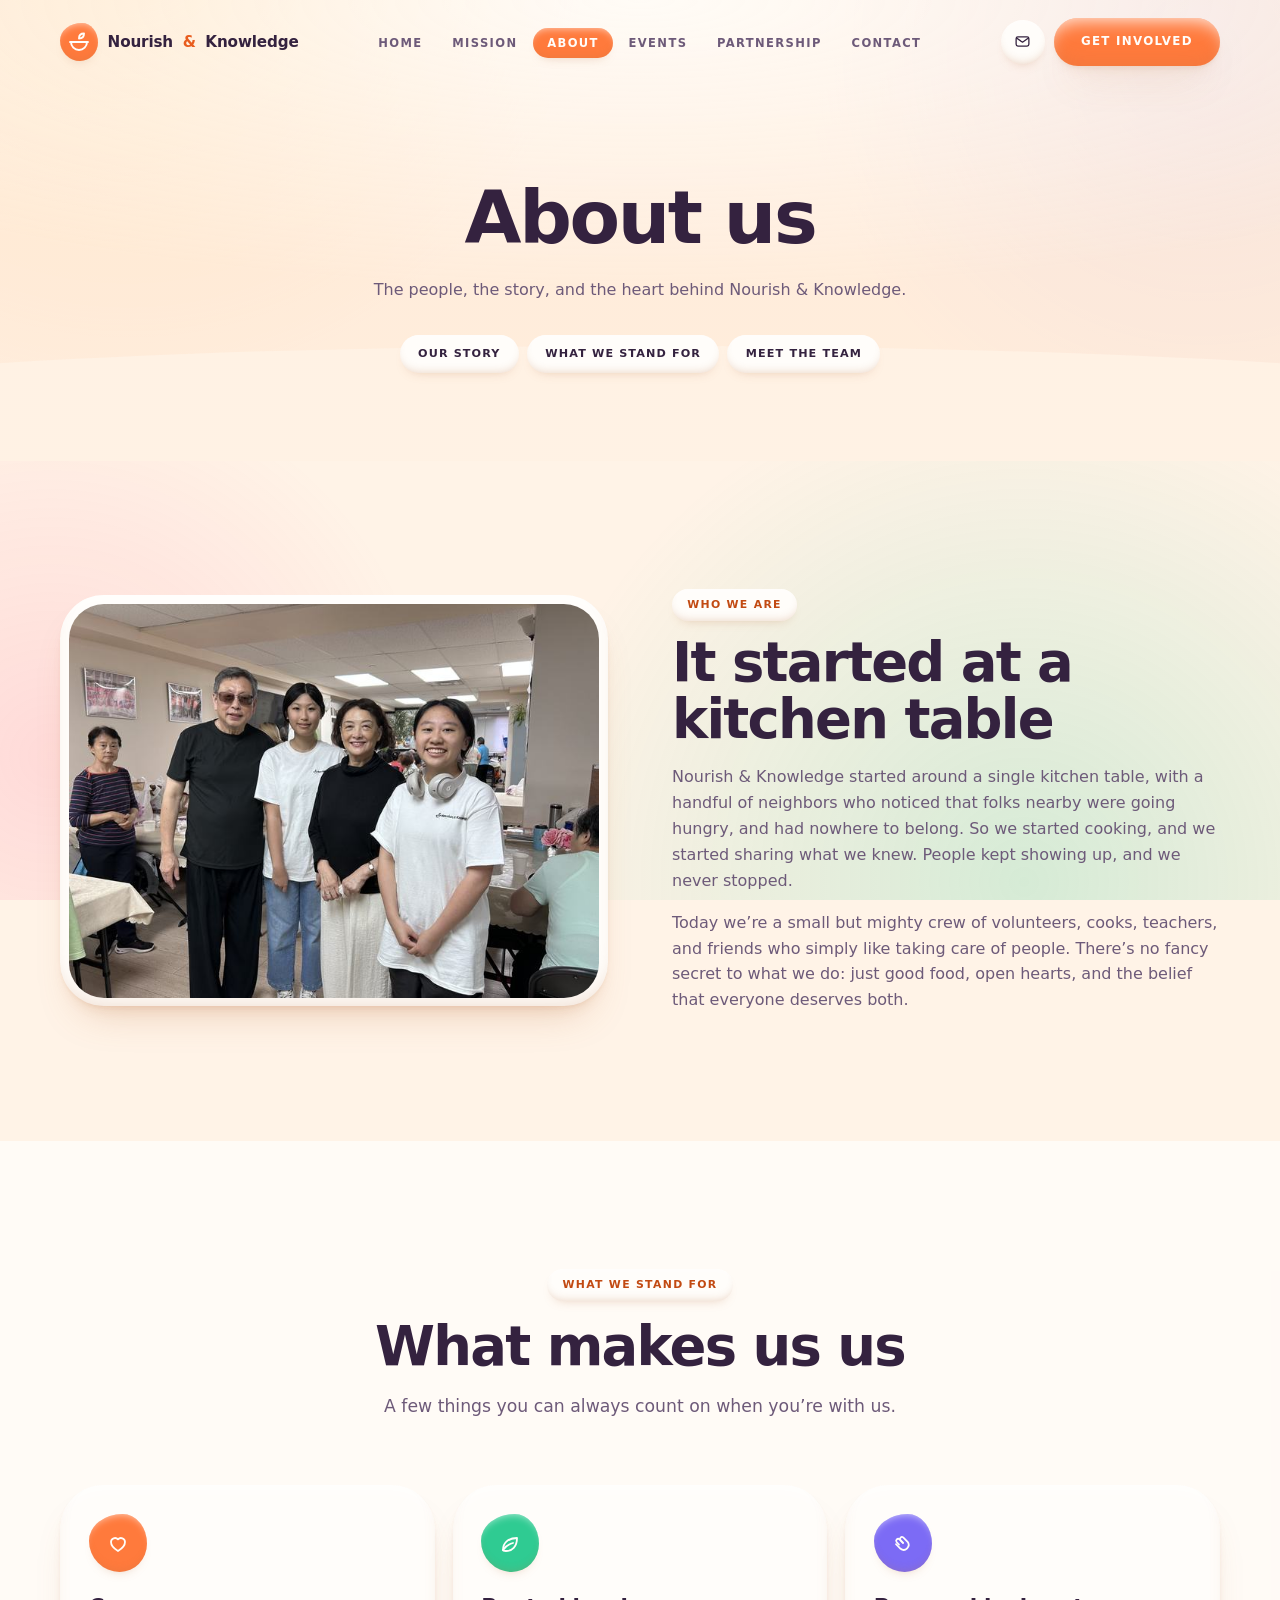
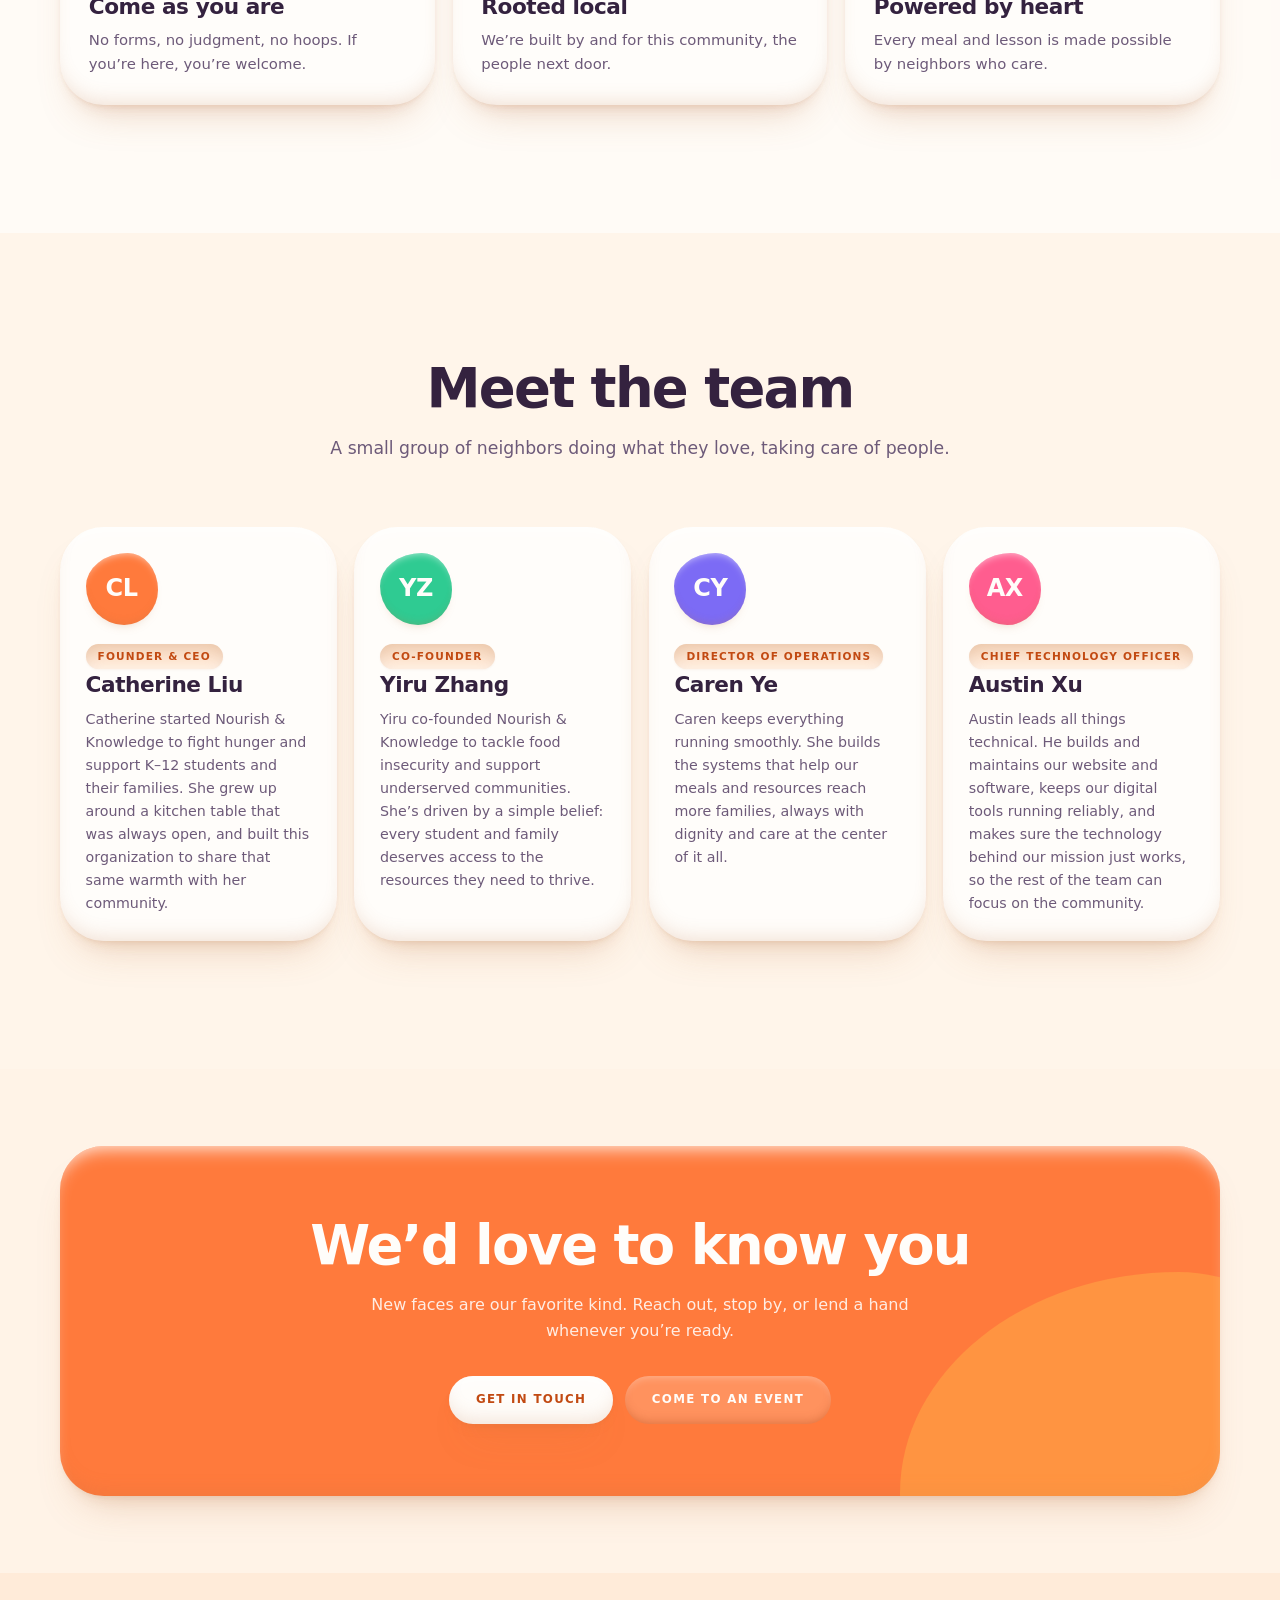
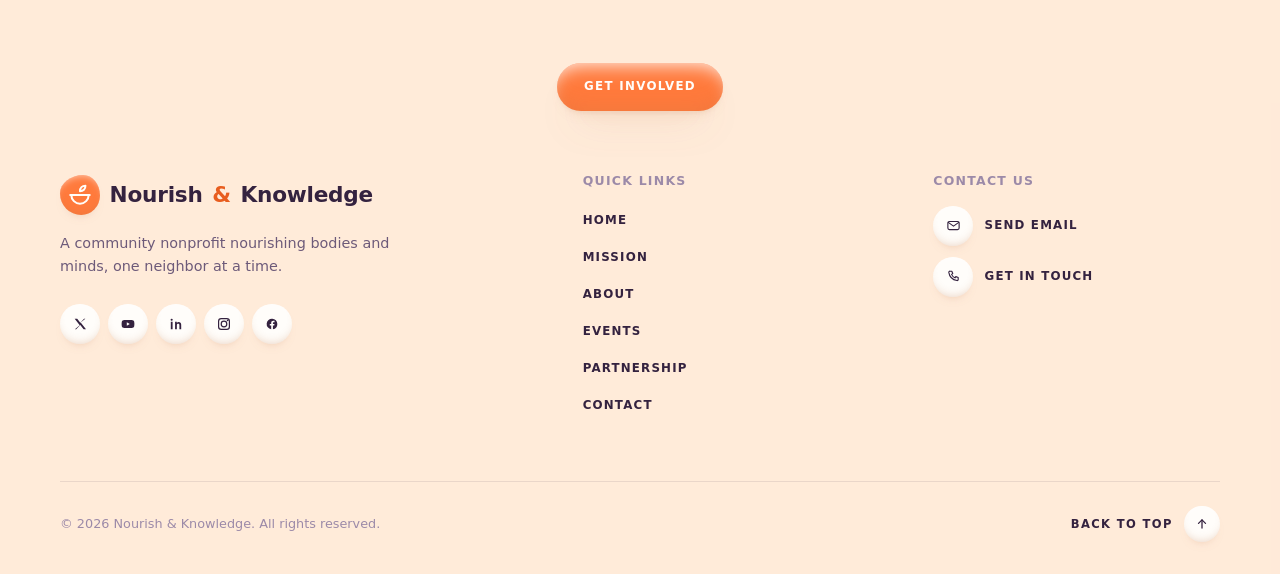
==== commit bd826d3a: "Reskin the site in clay and drop the real photos into the art slots Retheme on top of main rather th" ====
--- a/about.html
+++ b/about.html
@@ -1,239 +1,191 @@
 <!DOCTYPE html>
-<html lang="en">
+<html lang="en" class="no-js" id="top">
 <head>
   <meta charset="UTF-8">
-  <meta name="viewport" content="width=device-width, initial-scale=1.0">
-  <title>About &middot; Nourish &amp; Knowledge</title>
-  <meta name="description" content="The people and the story behind Nourish &amp; Knowledge.">
-  <meta name="theme-color" content="#fff3e7">
-  <link rel="icon" href="data:image/svg+xml,%3Csvg xmlns='http://www.w3.org/2000/svg' viewBox='0 0 32 32'%3E%3Crect width='32' height='32' rx='9' fill='%23ff7a3c'/%3E%3Cg fill='none' stroke='%23fffdfa' stroke-width='2.4' stroke-linecap='round' stroke-linejoin='round'%3E%3Cpath d='M6 17a10 10 0 0 0 20 0Z'/%3E%3Cpath d='M4 17h24'/%3E%3Cpath d='M12 13c1.6-1.6-1.6-3.2 0-4.8M16 12.4c1.6-1.6-1.6-3.2 0-4.8M20 13c1.6-1.6-1.6-3.2 0-4.8'/%3E%3C/g%3E%3C/svg%3E">
-  <link rel="preconnect" href="https://fonts.googleapis.com">
-  <link rel="preconnect" href="https://fonts.gstatic.com" crossorigin>
+  <meta name="viewport" content="width=device-width, initial-scale=1">
+  <meta name="description" content="The people, the story, and the heart behind Nourish and Knowledge.">
+  <meta name="theme-color" content="#FFF3E7">
+  <title>About | Nourish &amp; Knowledge</title>
+
+  <link rel="preload" href="fonts/Fredoka-var.woff2" as="font" type="font/woff2" crossorigin>
+  <link rel="preload" href="fonts/Nunito-var.woff2" as="font" type="font/woff2" crossorigin>
   <link rel="stylesheet" href="css/style.css">
+  <link rel="icon" href="data:image/svg+xml,%3Csvg xmlns='http://www.w3.org/2000/svg' viewBox='0 0 32 32'%3E%3Crect width='32' height='32' rx='11' fill='%23FF7A3C'/%3E%3Cg fill='none' stroke='%23FFFDFA' stroke-width='2.4' stroke-linecap='round'%3E%3Cpath d='M7 16h18'/%3E%3Cpath d='M8 16a8 8 0 0 0 16 0'/%3E%3Cpath d='M16 12c0-3 2-5 5-5 0 3-2 5-5 5Z'/%3E%3C/g%3E%3C/svg%3E">
 </head>
 <body>
 
   <a class="skip-link" href="#main">Skip to content</a>
+  <div class="scroll-progress" aria-hidden="true"></div>
 
-  <header class="site-head">
-    <div class="head-inner">
-      <a class="logo" href="index.html">
-        <span class="logo-mark" aria-hidden="true">
-          <svg viewBox="0 0 32 32" fill="none" stroke="currentColor" stroke-width="2" stroke-linecap="round" stroke-linejoin="round"><path d="M4 16a12 12 0 0 0 24 0Z"/><path d="M2 16h28"/><path d="M11 11c2-2-2-4 0-6M16 10c2-2-2-4 0-6M21 11c2-2-2-4 0-6"/></svg>
-        </span>
-        <span class="logo-text">Nourish <em>&amp;</em> Knowledge</span>
+  <nav class="site-nav" aria-label="Main">
+    <div class="container">
+      <a class="brand" href="index.html">
+        <span class="brand-mark" aria-hidden="true"><svg viewBox="0 0 24 24" fill="none" stroke="currentColor" stroke-width="1.9" stroke-linecap="round" stroke-linejoin="round" aria-hidden="true"><path d="M3 12h18"/><path d="M4 12a8 8 0 0 0 16 0"/><path d="M12 8.5c0-3 2-5 5-5 0 3-2 5-5 5Z"/></svg></span>
+        Nourish <span class="brand-amp">&amp;</span> Knowledge
       </a>
-      <nav class="site-nav" id="primary-nav" aria-label="Primary">
-        <ul>
-          <li><a href="index.html">Home</a></li>
-          <li><a href="mission.html">Mission</a></li>
-          <li><a href="about.html">About</a></li>
-          <li><a href="events.html">Events</a></li>
-          <li><a href="partnership.html">Partnership</a></li>
-          <li><a href="contact.html">Contact</a></li>
-        </ul>
-      </nav>
-      <button class="nav-toggle" type="button" aria-label="Toggle menu" aria-expanded="false" aria-controls="primary-nav">
-        <span></span><span></span><span></span>
-      </button>
+
+      <div class="nav-panel" id="nav-panel">
+        <ul class="nav-menu"><li><a href="index.html">Home</a></li><li><a href="mission.html">Mission</a></li><li><a href="about.html">About</a></li><li><a href="events.html">Events</a></li><li><a href="partnership.html">Partnership</a></li><li><a href="contact.html">Contact</a></li></ul>
+        <a class="btn btn-primary drawer-cta" href="contact.html">Get involved</a>
+      </div>
+
+      <div class="nav-actions">
+        <a class="icon-btn" href="mailto:catherineqqliu15@gmail.com" aria-label="Email us"><svg viewBox="0 0 24 24" fill="none" stroke="currentColor" stroke-width="1.8" stroke-linecap="round" stroke-linejoin="round" aria-hidden="true"><rect x="3" y="5.5" width="18" height="13" rx="2.5"/><path d="M3.6 7l8.4 6 8.4-6"/></svg></a>
+        <a class="btn btn-primary nav-cta" href="contact.html">Get involved</a>
+        <button class="icon-btn nav-toggle" type="button" aria-expanded="false"
+                aria-controls="nav-panel" aria-label="Open menu">
+          <span class="bar" aria-hidden="true"></span>
+          <span class="bar" aria-hidden="true"></span>
+          <span class="bar" aria-hidden="true"></span>
+        </button>
+      </div>
     </div>
-    <span class="progress" aria-hidden="true"></span>
-  </header>
+  </nav>
 
   <main id="main">
-
-    <div class="page-head">
-    <span class="blob blob-1" aria-hidden="true"></span>
-      <div class="page-head-copy">
-        <p class="eyebrow">About</p>
-        <h1>It started at one kitchen table</h1>
-        <p>The people, the story, and the reason we keep setting more places.</p>
+    <section class="page-head">
+      <div class="container">
+        <h1 data-reveal>About us</h1>
+        <p class="lead" data-reveal>The people, the story, and the heart behind Nourish &amp; Knowledge.</p>
+        <div class="jump" data-reveal><a href="#story">Our story</a><a href="#values">What we stand for</a><a href="#team">Meet the team</a></div>
       </div>
-      <figure class="photo">
-        <img src="img/community-portrait-1400.jpg"
-          srcset="img/community-portrait-700.jpg 700w, img/community-portrait-1400.jpg 1400w"
-          sizes="(max-width: 980px) 90vw, 38vw"
-          width="1400" height="1050" alt="Volunteers standing with community members in the hall during a meal service." decoding="async">
-      </figure>
-    </div>
-
-    <section class="section tight">
-      <div class="split flip">
-        <div class="split-copy">
-          <p class="eyebrow">Our story</p>
-          <h2 class="mask">Neighbors who kept showing up</h2>
-          <p>Nourish &amp; Knowledge began with a handful of neighbors who
-            noticed that people nearby were going without food, and without
-            anywhere to land. So we cooked. We shared what we knew. People kept
-            showing up, and we never found a good reason to stop.</p>
-          <p>Today the same idea runs every program: set the table, keep it open,
-            and make sure nobody has to explain themselves to sit down.</p>
-        </div>
-        <figure class="photo">
-        <img src="img/crew-portrait-1400.jpg"
-          srcset="img/crew-portrait-700.jpg 700w, img/crew-portrait-1400.jpg 1400w"
-          sizes="(max-width: 980px) 85vw, 36vw"
-          width="1400" height="2489" alt="Three young volunteers standing behind trays of wrapped meals and cups of soup." loading="lazy" decoding="async">
-      </figure>
-      </div>
+      <div class="arc arc--bottom arc--cream" aria-hidden="true"></div>
     </section>
 
-    <section class="section">
-      <div class="section-head">
-        <div>
-          <p class="eyebrow">How we work</p>
-          <h2 class="mask">What you can count on</h2>
-        </div>
-        <p class="lead">Three commitments that hold whether you arrive to eat, to
-          cook, or to volunteer.</p>
-      </div>
-
-      <div class="grid">
-        <article class="card">
-          <div class="icon" aria-hidden="true">
-            <svg viewBox="0 0 32 32" fill="none" stroke="currentColor" stroke-width="2.2" stroke-linecap="round" stroke-linejoin="round">
-              <path d="M9 6h14v11H9Z"/>
-              <path d="M7 17h18"/>
-              <path d="M10 17v10M22 17v10"/>
-            </svg>
+    <section class="strip" id="story">
+      <div class="container">
+        <div class="split">
+          <div class="split-art" data-reveal><img class="ph" src="img/community-portrait-700.jpg" srcset="img/community-portrait-700.jpg 700w, img/community-portrait-1400.jpg 1400w" sizes="(max-width: 900px) 90vw, 45vw" width="1400" height="1050" alt="Volunteers standing with community members in the hall during a meal service." loading="lazy" decoding="async"></div>
+          <div data-reveal>
+            <span class="eyebrow">Who we are</span>
+            <h2>It started at a kitchen table</h2>
+            <p>Nourish &amp; Knowledge started around a single kitchen table, with a
+              handful of neighbors who noticed that folks nearby were going hungry, and had
+              nowhere to belong. So we started cooking, and we started sharing what we knew.
+              People kept showing up, and we never stopped.</p>
+            <p>Today we&rsquo;re a small but mighty crew of volunteers, cooks, teachers, and
+              friends who simply like taking care of people. There&rsquo;s no fancy secret to
+              what we do: just good food, open hearts, and the belief that everyone deserves
+              both.</p>
           </div>
-          <h3>A chair is always free</h3>
-          <p>No forms, no means test, no explanation required. If you are here,
-            you are welcome.</p>
-          <span class="meta">Always</span>
-        </article>
-
-        <article class="card">
-          <div class="icon" aria-hidden="true">
-            <svg viewBox="0 0 32 32" fill="none" stroke="currentColor" stroke-width="2.2" stroke-linecap="round" stroke-linejoin="round">
-              <path d="M16 29l-6-14h12Z"/>
-              <path d="M16 15V9"/>
-              <path d="M16 11c-3-2-6-1-8-4 3-2 7-1 8 4Z"/>
-              <path d="M16 11c3-2 6-1 8-4-3-2-7-1-8 4Z"/>
-            </svg>
-          </div>
-          <h3>Rooted where we live</h3>
-          <p>Built by and for this community. The families we serve are the
-            people next door.</p>
-          <span class="meta">Long Island</span>
-        </article>
-
-        <article class="card">
-          <div class="icon" aria-hidden="true">
-            <svg viewBox="0 0 32 32" fill="none" stroke="currentColor" stroke-width="2.2" stroke-linecap="round" stroke-linejoin="round">
-              <path d="M6 13h20l-2 12a3 3 0 0 1-3 2.6H11A3 3 0 0 1 8 25Z"/>
-              <path d="M3 13h26"/>
-              <path d="M16 24s-4-2.4-4-5.2a2.1 2.1 0 0 1 4-.7 2.1 2.1 0 0 1 4 .7C20 21.6 16 24 16 24Z"/>
-            </svg>
-          </div>
-          <h3>Run by volunteers</h3>
-          <p>Every meal and every lesson happens because a neighbor gave up an
-            evening for it.</p>
-          <span class="meta">Since day one</span>
-        </article>
-      </div>
-    </section>
-
-    <section class="section">
-      <div class="section-head">
-        <div>
-          <p class="eyebrow">The team</p>
-          <h2 class="mask">Who is behind this</h2>
-        </div>
-        <p class="lead">Four people who would rather be cooking than talking
-          about themselves.</p>
-      </div>
-
-      <div class="team">
-        <article class="team-member">
-          <span class="team-avatar" aria-hidden="true">CL</span>
-          <span class="role">Founder &amp; CEO</span>
-          <h3>Catherine Liu</h3>
-          <p>Catherine started Nourish &amp; Knowledge to fight hunger and support K-12 students and their families. She grew up around a kitchen table that was always open, and built this organization to extend the same welcome across her community.</p>
-        </article>
-
-        <article class="team-member">
-          <span class="team-avatar" aria-hidden="true">YZ</span>
-          <span class="role">Co-Founder</span>
-          <h3>Yiru Zhang</h3>
-          <p>Yiru co-founded Nourish &amp; Knowledge to take on food insecurity in underserved communities. She works from one conviction: every student and family deserves access to the resources they need to get through the year.</p>
-        </article>
-
-        <article class="team-member">
-          <span class="team-avatar" aria-hidden="true">CY</span>
-          <span class="role">Director of Operations</span>
-          <h3>Caren Ye</h3>
-          <p>Caren keeps the logistics honest. She builds the routing, the inventory, and the schedules that get meals and resources to more families each month, with dignity built into the process.</p>
-        </article>
-
-        <article class="team-member">
-          <span class="team-avatar" aria-hidden="true">AX</span>
-          <span class="role">Chief Technology Officer</span>
-          <h3>Austin Xu</h3>
-          <p>Austin runs everything technical. He builds and maintains the website and internal tools, keeps them reliable, and makes sure the software stays out of the way so the rest of the team can stay with the community.</p>
-        </article>
-      </div>
-    </section>
-
-    <div class="stitch" aria-hidden="true">
-      <i></i><span></span><span></span><span></span><i></i>
-    </div>
-
-    <section class="section">
-      <div class="band">
-        <span class="blob blob-1" aria-hidden="true"></span>
-        <span class="blob blob-2" aria-hidden="true"></span>
-        <h2 class="mask">We would like to know you</h2>
-        <p>Stop by, send a note, or take a shift whenever you have one to give.</p>
-        <div class="actions">
-          <a class="btn btn-primary" href="contact.html">
-            Get in touch
-            <svg viewBox="0 0 24 24" fill="none" stroke="currentColor" stroke-width="2.4" stroke-linecap="round" stroke-linejoin="round" aria-hidden="true"><path d="M5 12h14M13 6l6 6-6 6"/></svg>
-          </a>
-          <a class="btn btn-secondary" href="events.html">
-            See the calendar
-          </a>
         </div>
       </div>
     </section>
 
+    <section class="strip strip--paper" id="values">
+      <div class="container">
+        <div class="section-head center" data-reveal>
+          <span class="eyebrow">What we stand for</span>
+          <h2>What makes us us</h2>
+          <p class="lead">A few things you can always count on when you&rsquo;re with us.</p>
+        </div>
+        <div class="grid-3" data-stagger="0.1">
+          <article class="card" data-reveal>
+            <span class="icon"><svg viewBox="0 0 24 24" fill="none" stroke="currentColor" stroke-width="1.8" stroke-linecap="round" stroke-linejoin="round" aria-hidden="true"><path d="M12 20s-7-4.2-7-9a4 4 0 0 1 7-2.6A4 4 0 0 1 19 11c0 4.8-7 9-7 9Z"/></svg></span>
+            <h3>Come as you are</h3>
+            <p>No forms, no judgment, no hoops. If you&rsquo;re here, you&rsquo;re welcome.</p>
+          </article>
+          <article class="card" data-reveal>
+            <span class="icon"><svg viewBox="0 0 24 24" fill="none" stroke="currentColor" stroke-width="1.8" stroke-linecap="round" stroke-linejoin="round" aria-hidden="true"><path d="M5 19c0-7 5-12 14-12 0 9-5 13-11 13-1.5 0-3-.4-3-1Z"/><path d="M5 19c3-4 6-6 10-7"/></svg></span>
+            <h3>Rooted local</h3>
+            <p>We&rsquo;re built by and for this community, the people next door.</p>
+          </article>
+          <article class="card" data-reveal>
+            <span class="icon"><svg viewBox="0 0 24 24" fill="none" stroke="currentColor" stroke-width="1.8" stroke-linecap="round" stroke-linejoin="round" aria-hidden="true"><path d="M8 13.5 5.6 11a2 2 0 0 1 2.8-2.8l3.6 3.6"/><path d="M12 11.8 9.4 9.2A2 2 0 0 1 12.2 6.4l4.4 4.4a5 5 0 0 1-7 7L5 13.2"/></svg></span>
+            <h3>Powered by heart</h3>
+            <p>Every meal and lesson is made possible by neighbors who care.</p>
+          </article>
+        </div>
+      </div>
+    </section>
+
+    <section class="strip strip--soft" id="team">
+      <div class="container">
+        <div class="section-head center" data-reveal>
+          <h2>Meet the team</h2>
+          <p class="lead">A small group of neighbors doing what they love, taking care of
+            people.</p>
+        </div>
+        <div class="team" data-stagger="0.08">
+          <article class="member" data-reveal>
+            <span class="member-avatar" aria-hidden="true">CL</span>
+            <span class="role">Founder &amp; CEO</span>
+            <h3>Catherine Liu</h3>
+            <p>Catherine started Nourish &amp; Knowledge to fight hunger and support K&ndash;12 students and their families. She grew up around a kitchen table that was always open, and built this organization to share that same warmth with her community.</p>
+          </article>
+          <article class="member" data-reveal>
+            <span class="member-avatar" aria-hidden="true">YZ</span>
+            <span class="role">Co-Founder</span>
+            <h3>Yiru Zhang</h3>
+            <p>Yiru co-founded Nourish &amp; Knowledge to tackle food insecurity and support underserved communities. She&rsquo;s driven by a simple belief: every student and family deserves access to the resources they need to thrive.</p>
+          </article>
+          <article class="member" data-reveal>
+            <span class="member-avatar" aria-hidden="true">CY</span>
+            <span class="role">Director of Operations</span>
+            <h3>Caren Ye</h3>
+            <p>Caren keeps everything running smoothly. She builds the systems that help our meals and resources reach more families, always with dignity and care at the center of it all.</p>
+          </article>
+          <article class="member" data-reveal>
+            <span class="member-avatar" aria-hidden="true">AX</span>
+            <span class="role">Chief Technology Officer</span>
+            <h3>Austin Xu</h3>
+            <p>Austin leads all things technical. He builds and maintains our website and software, keeps our digital tools running reliably, and makes sure the technology behind our mission just works, so the rest of the team can focus on the community.</p>
+          </article>
+        </div>
+      </div>
+    </section>
+
+    <section class="strip strip--tight">
+      <div class="container">
+        <div class="band" data-reveal>
+          <h2>We&rsquo;d love to know you</h2>
+          <p>New faces are our favorite kind. Reach out, stop by, or lend a hand whenever you&rsquo;re ready.</p>
+          <div class="hero-actions"><a class="btn btn-primary" href="contact.html">Get in touch</a><a class="btn btn-ghost" href="events.html">Come to an event</a></div>
+        </div>
+      </div>
+    </section>
   </main>
 
+  <footer class="site-footer">
+    <div class="container">
+      <div class="footer-top">
+        <a class="btn btn-primary" href="contact.html">Get involved</a>
+      </div>
 
-  <footer>
-    <div class="footer-inner">
-      <div class="footer-brand">
-        <a class="logo" href="index.html">
-          <span class="logo-mark" aria-hidden="true">
-            <svg viewBox="0 0 32 32" fill="none" stroke="currentColor" stroke-width="2" stroke-linecap="round" stroke-linejoin="round"><path d="M4 16a12 12 0 0 0 24 0Z"/><path d="M2 16h28"/><path d="M11 11c2-2-2-4 0-6M16 10c2-2-2-4 0-6M21 11c2-2-2-4 0-6"/></svg>
-          </span>
-          <span class="logo-text">Nourish <em>&amp;</em> Knowledge</span>
-        </a>
-        <p>A community nonprofit feeding neighbors and funding the things that
-          help students keep going.</p>
-        <div class="chips">
-          <span class="chip">Long Island, New York</span>
-          <span class="chip">Volunteer run</span>
+      <div class="footer-grid">
+        <div class="footer-brand">
+          <a class="brand" href="index.html">
+            <span class="brand-mark" aria-hidden="true"><svg viewBox="0 0 24 24" fill="none" stroke="currentColor" stroke-width="1.9" stroke-linecap="round" stroke-linejoin="round" aria-hidden="true"><path d="M3 12h18"/><path d="M4 12a8 8 0 0 0 16 0"/><path d="M12 8.5c0-3 2-5 5-5 0 3-2 5-5 5Z"/></svg></span>
+            Nourish <span class="brand-amp">&amp;</span> Knowledge
+          </a>
+          <p>A community nonprofit nourishing bodies and minds, one neighbor at a time.</p>
+          <div class="socials"><a href="#" aria-label="X"><svg viewBox="0 0 24 24" fill="currentColor" aria-hidden="true"><path d="M4 4l7.6 9.7L4.4 20h1.9l6.1-6.5L17.4 20H21l-8-10.2L20 4h-1.9l-5.6 6-4.7-6Z"/></svg></a><a href="#" aria-label="YouTube"><svg viewBox="0 0 24 24" fill="currentColor" aria-hidden="true"><path d="M21.2 8.2a2.6 2.6 0 0 0-1.8-1.8C17.8 6 12 6 12 6s-5.8 0-7.4.4A2.6 2.6 0 0 0 2.8 8.2 26 26 0 0 0 2.4 12a26 26 0 0 0 .4 3.8 2.6 2.6 0 0 0 1.8 1.8C6.2 18 12 18 12 18s5.8 0 7.4-.4a2.6 2.6 0 0 0 1.8-1.8 26 26 0 0 0 .4-3.8 26 26 0 0 0-.4-3.8ZM10.2 14.6V9.4L14.7 12Z"/></svg></a><a href="#" aria-label="LinkedIn"><svg viewBox="0 0 24 24" fill="currentColor" aria-hidden="true"><path d="M6.9 8.5H4.2V20h2.7ZM5.5 4a1.6 1.6 0 1 0 0 3.2 1.6 1.6 0 0 0 0-3.2ZM19.8 13.2c0-2.9-1.6-4.3-3.7-4.3a3.2 3.2 0 0 0-2.9 1.6V8.5H10.6V20h2.7v-6.1c0-1.6.8-2.3 1.9-2.3s1.9.7 1.9 2.3V20h2.7Z"/></svg></a><a href="#" aria-label="Instagram"><svg viewBox="0 0 24 24" fill="currentColor" aria-hidden="true"><path d="M12 6.9A5.1 5.1 0 1 0 17.1 12 5.1 5.1 0 0 0 12 6.9Zm0 8.4A3.3 3.3 0 1 1 15.3 12 3.3 3.3 0 0 1 12 15.3Zm6.5-8.6a1.2 1.2 0 1 1-1.2-1.2 1.2 1.2 0 0 1 1.2 1.2ZM16.2 3H7.8A4.8 4.8 0 0 0 3 7.8v8.4A4.8 4.8 0 0 0 7.8 21h8.4a4.8 4.8 0 0 0 4.8-4.8V7.8A4.8 4.8 0 0 0 16.2 3Zm3 13.2a3 3 0 0 1-3 3H7.8a3 3 0 0 1-3-3V7.8a3 3 0 0 1 3-3h8.4a3 3 0 0 1 3 3Z"/></svg></a><a href="#" aria-label="Facebook"><svg viewBox="0 0 24 24" fill="currentColor" aria-hidden="true"><path d="M20 12a8 8 0 1 0-9.2 7.9v-5.6H8.7V12h2.1v-1.8c0-2.1 1.2-3.2 3.1-3.2a13 13 0 0 1 1.9.2v2h-1c-1 0-1.4.7-1.4 1.4V12h2.3l-.4 2.3h-1.9v5.6A8 8 0 0 0 20 12Z"/></svg></a></div>
+        </div>
+
+        <div class="footer-col">
+          <h4>Quick links</h4>
+          <ul><li><a href="index.html">Home</a></li><li><a href="mission.html">Mission</a></li><li><a href="about.html">About</a></li><li><a href="events.html">Events</a></li><li><a href="partnership.html">Partnership</a></li><li><a href="contact.html">Contact</a></li></ul>
+        </div>
+
+        <div class="footer-col">
+          <h4>Contact us</h4>
+          <div class="contact-rows">
+            <a class="contact-row" href="mailto:catherineqqliu15@gmail.com">
+              <span class="circle"><svg viewBox="0 0 24 24" fill="none" stroke="currentColor" stroke-width="1.8" stroke-linecap="round" stroke-linejoin="round" aria-hidden="true"><rect x="3" y="5.5" width="18" height="13" rx="2.5"/><path d="M3.6 7l8.4 6 8.4-6"/></svg></span> Send email
+            </a>
+            <a class="contact-row" href="contact.html">
+              <span class="circle"><svg viewBox="0 0 24 24" fill="none" stroke="currentColor" stroke-width="1.8" stroke-linecap="round" stroke-linejoin="round" aria-hidden="true"><path d="M6.3 3.5h3l1.5 3.8-1.9 1.3a11 11 0 0 0 5.5 5.5l1.3-1.9 3.8 1.5v3a1.8 1.8 0 0 1-2 1.8A15.5 15.5 0 0 1 4.5 5.5a1.8 1.8 0 0 1 1.8-2Z"/></svg></span> Get in touch
+            </a>
+          </div>
         </div>
       </div>
-      <nav class="footer-links" aria-label="Footer">
-        <a href="index.html">Home</a>
-        <a href="mission.html">Mission</a>
-        <a href="about.html">About</a>
-        <a href="events.html">Events</a>
-        <a href="partnership.html">Partnership</a>
-        <a href="contact.html">Contact</a>
-      </nav>
-    </div>
-    <div class="copyright">
-      <span>&copy; 2026 Nourish &amp; Knowledge</span>
-      <span>Every plate served by a neighbor</span>
+
+      <div class="footer-bottom">
+        <span>&copy; 2026 Nourish &amp; Knowledge. All rights reserved.</span>
+        <a class="link-arrow" href="#top">Back to top <span class="circle"><svg viewBox="0 0 24 24" fill="none" stroke="currentColor" stroke-width="2.2" stroke-linecap="round" stroke-linejoin="round" aria-hidden="true"><path d="M12 19V5"/><path d="M6 11l6-6 6 6"/></svg></span></a>
+      </div>
     </div>
   </footer>
-
-  <button class="to-top" type="button" aria-label="Back to top">
-    <svg viewBox="0 0 24 24" fill="none" stroke="currentColor" stroke-width="2.6" stroke-linecap="round" stroke-linejoin="round"><path d="M12 19V5M5 12l7-7 7 7"/></svg>
-  </button>
 
   <script src="js/site.js"></script>
 </body>
--- a/css/style.css
+++ b/css/style.css
@@ -1,1816 +1,1998 @@
-@import url('https://fonts.googleapis.com/css2?family=Fredoka:wght@400;500;600;700&family=Nunito:ital,wght@0,400..800;1,400..700&display=swap');
-
-/* =========================================================
+/* ==========================================================================
    Nourish & Knowledge
-   Theme   Claymorphism - soft pastel ground, puffy 3D clay
-           surfaces, fat radii, everything sits above the page
-   Type    Fredoka (display) / Nunito (text)
-   Shadow  every clay surface shares one formula, tinted per
-           element through --tint (an "R G B" triple)
-   ========================================================= */
+   Claymorphism. Soft pastel ground, puffy 3D surfaces, fat radii.
+   Fredoka display / Nunito text.
+   ========================================================================== */
+
+/* Fonts ------------------------------------------------------------------ */
+
+@font-face {
+  font-family: 'Fredoka';
+  src: url('../fonts/Fredoka-var.woff2') format('woff2-variations'),
+       url('../fonts/Fredoka-var.woff2') format('woff2');
+  font-weight: 300 700;
+  font-style: normal;
+  font-display: swap;
+}
+
+@font-face {
+  font-family: 'Nunito';
+  src: url('../fonts/Nunito-var.woff2') format('woff2-variations'),
+       url('../fonts/Nunito-var.woff2') format('woff2');
+  font-weight: 200 1000;
+  font-style: normal;
+  font-display: swap;
+}
+
+/* Tokens ----------------------------------------------------------------- */
 
 :root {
-  /* --- ground ------------------------------------------- */
-  --page: #fff3e7;
-  --page-warm: #ffe8d4;
-  --page-cool: #f4ecff;
-  --clay: #fffdfa;
-  --clay-sunk: #f7ecdf;
-
-  /* --- ink ---------------------------------------------- */
-  --ink: #34223f;
-  --ink-soft: #6d5a79;
-  --ink-faint: #9c8aa8;
-  --on-color: #fffdfa;
-
-  /* --- accents ------------------------------------------ */
-  --tangerine: #ff7a3c;
-  --tangerine-deep: #e85d1f;
-  --marigold: #ffc24b;
-  --mint: #2fcb92;
-  --grape: #7c6bf5;
-  --berry: #ff5d8f;
-  --sky: #55c2f0;
-
-  /* accent tints as raw triples, for shadow mixing */
+  /* Surfaces, warm clay ground through the raised clay itself */
+  --sand-deep: #FFDCC0;
+  --sand: #FFE8D4;
+  --sand-soft: #FFF6EC;
+  --cream: #FFF3E7;
+  --paper: #FFFDFA;
+
+  /* Ink */
+  --ink: #34223F;
+  --ink-soft: #6D5A79;
+  --ink-mute: #9C8AA8;
+
+  /* Accent */
+  --accent: #FF7A3C;
+  --accent-deep: #E85D1F;
+  --accent-ink: #C24A12;
+  --accent-soft: #FFE4D3;
+  --on-accent: #FFFDFA;
+
+  /* Secondary clay colours, for icons and blobs */
+  --mint: #2FCB92;
+  --grape: #7C6BF5;
+  --marigold: #FFC24B;
+  --berry: #FF5D8F;
+
+  /* Shadow tints as raw "R G B" triples, mixed into the clay formula */
   --t-warm: 186 116 68;
-  --t-tangerine: 214 76 20;
-  --t-marigold: 200 132 10;
+  --t-accent: 214 76 20;
   --t-mint: 18 140 96;
   --t-grape: 78 58 200;
+  --t-marigold: 200 132 10;
   --t-berry: 210 50 100;
-  --t-sky: 30 120 165;
-
-  /* the default clay tint */
   --tint: var(--t-warm);
 
-  /* --- radii -------------------------------------------- */
-  --r-xs: 12px;
-  --r-s: 18px;
-  --r-m: 26px;
-  --r-l: 34px;
-  --r-xl: 46px;
-  --r-pill: 999px;
+  --line: rgba(52, 34, 63, .10);
+  --line-soft: rgba(52, 34, 63, .06);
+
+  /* The clay shadow. One formula, tinted per element through --tint: a wide
+     soft drop below, a bright inset highlight on top, a coloured inset
+     underneath. Together they read as a puffy solid rather than a flat card. */
+  --clay:
+    0 2px 3px rgb(var(--tint) / .06),
+    0 8px 14px -8px rgb(var(--tint) / .22),
+    0 24px 38px -20px rgb(var(--tint) / .34),
+    inset 0 -12px 20px -10px rgb(var(--tint) / .22),
+    inset 0 12px 18px -10px rgb(255 255 255 / .9);
+  --clay-hi:
+    0 3px 5px rgb(var(--tint) / .08),
+    0 16px 24px -10px rgb(var(--tint) / .26),
+    0 40px 60px -26px rgb(var(--tint) / .4),
+    inset 0 -14px 24px -10px rgb(var(--tint) / .24),
+    inset 0 14px 20px -10px rgb(255 255 255 / .95);
+  --clay-in:
+    0 1px 2px rgb(var(--tint) / .08),
+    inset 0 10px 18px -6px rgb(var(--tint) / .34),
+    inset 0 -8px 14px -8px rgb(255 255 255 / .7);
+  /* A small puff, for pills and circles that would drown in the full formula */
+  --clay-sm:
+    0 6px 12px -8px rgb(var(--tint) / .4),
+    inset 0 -6px 10px -6px rgb(var(--tint) / .3),
+    inset 0 6px 9px -6px rgb(255 255 255 / .7);
+
+  --shadow-sm: var(--clay-sm);
+  --shadow-md: var(--clay);
+  --shadow-lg: var(--clay-hi);
+
+  --r-sm: 14px;
+  --r-md: 22px;
+  --r-lg: 30px;
+  --r-xl: 44px;
   --blob: 58% 42% 47% 53% / 46% 51% 49% 54%;
 
-  /* --- rhythm ------------------------------------------- */
-  --step-0: 1rem;
-  --step-1: 1.0625rem;
-  --gap-xs: 0.5rem;
-  --gap-s: 0.9rem;
-  --gap-m: 1.5rem;
-  --gap-l: 2.5rem;
-  --gap-xl: clamp(3rem, 7vw, 5.5rem);
-  --pad-x: clamp(1.1rem, 4.5vw, 3rem);
-  --wrap: 1160px;
-  --wrap-narrow: 740px;
-  --head-h: 76px;
-
-  --ease: cubic-bezier(0.22, 0.68, 0.28, 1);
-  --ease-out: cubic-bezier(0.16, 1, 0.3, 1);
-  --ease-clay: cubic-bezier(0.34, 1.56, 0.5, 1);
-
-  /* --- the clay shadow ---------------------------------- */
-  --lift: 0px;
-  --clay-shadow:
-    0 2px 3px rgb(var(--tint) / 0.06),
-    0 8px 14px -8px rgb(var(--tint) / 0.22),
-    0 24px 38px -20px rgb(var(--tint) / 0.34),
-    inset 0 -12px 20px -10px rgb(var(--tint) / 0.22),
-    inset 0 12px 18px -10px rgb(255 255 255 / 0.9);
-  --clay-shadow-hi:
-    0 3px 5px rgb(var(--tint) / 0.08),
-    0 16px 24px -10px rgb(var(--tint) / 0.26),
-    0 40px 60px -26px rgb(var(--tint) / 0.4),
-    inset 0 -14px 24px -10px rgb(var(--tint) / 0.24),
-    inset 0 14px 20px -10px rgb(255 255 255 / 0.95);
-  --clay-shadow-in:
-    0 1px 2px rgb(var(--tint) / 0.08),
-    inset 0 10px 18px -6px rgb(var(--tint) / 0.34),
-    inset 0 -8px 14px -8px rgb(255 255 255 / 0.7);
-}
+  --gutter: clamp(1.15rem, 4vw, 2.5rem);
+  --measure: 1240px;
+  --nav-h: 84px;
+
+  --ease: cubic-bezier(.22, 1, .36, 1);
+  --ease-clay: cubic-bezier(.34, 1.56, .5, 1);
+
+  --font-display: 'Fredoka', ui-sans-serif, system-ui, -apple-system, 'Segoe UI', sans-serif;
+  --font-text: 'Nunito', ui-sans-serif, system-ui, -apple-system, 'Segoe UI', sans-serif;
+}
+
+/* Base ------------------------------------------------------------------- */
 
 *,
 *::before,
-*::after {
+*::after { box-sizing: border-box; }
+
+html {
+  -webkit-text-size-adjust: 100%;
+  scroll-behavior: smooth;
+  scroll-padding-top: calc(var(--nav-h) + 1rem);
+}
+
+body {
   margin: 0;
-  padding: 0;
-  box-sizing: border-box;
-}
-
-html {
-  scroll-behavior: smooth;
-  scroll-padding-top: calc(var(--head-h) + 1.5rem);
-  -webkit-text-size-adjust: 100%;
-}
-
-body {
-  font-family: 'Nunito', 'Segoe UI', system-ui, sans-serif;
-  font-size: var(--step-1);
-  font-weight: 500;
-  line-height: 1.65;
+  background: var(--cream);
   color: var(--ink);
-  background: var(--page);
-  min-height: 100vh;
-  display: flex;
-  flex-direction: column;
+  font-family: var(--font-text);
+  font-size: 1rem;
+  line-height: 1.62;
+  -webkit-font-smoothing: antialiased;
+  -moz-osx-font-smoothing: grayscale;
   overflow-x: hidden;
-  -webkit-font-smoothing: antialiased;
-}
-
-/* Soft colour wash so the clay always has something to sit on. */
+}
+
+/* A fixed wash of the secondary clay colours. It sits behind every section,
+   so the translucent strips pick up a different hue down the page instead of
+   reading as one flat peach. */
 body::before {
-  content: "";
+  content: '';
   position: fixed;
   inset: 0;
-  z-index: -2;
+  z-index: -1;
   pointer-events: none;
   background:
-    radial-gradient(58vw 58vw at 12% -6%, rgb(255 194 75 / 0.34), transparent 62%),
-    radial-gradient(52vw 52vw at 92% 8%, rgb(124 107 245 / 0.2), transparent 60%),
-    radial-gradient(64vw 64vw at 78% 96%, rgb(47 203 146 / 0.22), transparent 62%),
-    radial-gradient(50vw 50vw at 6% 82%, rgb(255 93 143 / 0.18), transparent 60%);
-}
+    radial-gradient(58vw 58vw at 10% -8%, rgb(255 194 75 / .30), transparent 62%),
+    radial-gradient(52vw 52vw at 94% 6%, rgb(124 107 245 / .18), transparent 60%),
+    radial-gradient(64vw 64vw at 80% 98%, rgb(47 203 146 / .20), transparent 62%),
+    radial-gradient(50vw 50vw at 4% 84%, rgb(255 93 143 / .16), transparent 60%);
+}
+
+img,
+svg,
+canvas { display: block; max-width: 100%; }
+
+a { color: inherit; }
+
+button,
+input,
+select,
+textarea { font: inherit; color: inherit; }
 
 h1, h2, h3, h4 {
-  font-family: 'Fredoka', 'Nunito', system-ui, sans-serif;
-  font-weight: 600;
-  line-height: 1.06;
-  letter-spacing: -0.018em;
-  color: var(--ink);
+  font-family: var(--font-display);
+  font-weight: 800;
+  line-height: 1.04;
+  letter-spacing: -.032em;
+  margin: 0;
   text-wrap: balance;
 }
 
-p { text-wrap: pretty; }
-
-img, svg { display: block; max-width: 100%; }
-
-::selection {
-  background: var(--tangerine);
-  color: var(--on-color);
-}
+h1 { font-size: clamp(2.9rem, 8.6vw, 6.6rem); font-weight: 900; }
+h2 { font-size: clamp(2rem, 4.6vw, 3.4rem); }
+h3 { font-size: clamp(1.12rem, 1.7vw, 1.35rem); letter-spacing: -.02em; }
+h4 { font-size: .78rem; letter-spacing: .1em; text-transform: uppercase; font-weight: 700; }
+
+p { margin: 0 0 1rem; }
+p:last-child { margin-bottom: 0; }
+
+::selection { background: var(--accent); color: var(--on-accent); }
 
 :focus-visible {
   outline: 3px solid var(--grape);
   outline-offset: 4px;
-  border-radius: var(--r-xs);
+  border-radius: 10px;
 }
 
 .skip-link {
   position: absolute;
-  left: 1rem;
-  top: -5rem;
-  z-index: 400;
+  left: 50%;
+  top: .6rem;
+  translate: -50% -160%;
+  z-index: 200;
+  --tint: var(--t-grape);
   background: var(--grape);
-  color: var(--on-color);
-  padding: 0.75rem 1.3rem;
-  border-radius: var(--r-pill);
+  color: var(--on-accent);
+  padding: .75rem 1.3rem;
+  border-radius: 999px;
+  box-shadow: var(--clay-sm);
+  font-size: .85rem;
+  font-weight: 600;
+  text-decoration: none;
+  transition: translate .25s var(--ease);
+}
+.skip-link:focus-visible { translate: -50% 0; }
+
+.container {
+  position: relative;
+  z-index: 2; /* keeps section content clear of the decorative arcs */
+  width: 100%;
+  max-width: var(--measure);
+  margin-inline: auto;
+  padding-inline: var(--gutter);
+}
+
+.visually-hidden {
+  position: absolute;
+  width: 1px; height: 1px;
+  margin: -1px; padding: 0;
+  overflow: hidden;
+  clip-path: inset(50%);
+  white-space: nowrap;
+}
+
+/* Scroll progress -------------------------------------------------------- */
+
+.scroll-progress {
+  position: fixed;
+  inset: 0 auto auto 0;
+  height: 5px;
+  width: 100%;
+  transform-origin: 0 50%;
+  scale: 0 1;
+  background: linear-gradient(90deg, var(--accent), var(--marigold), var(--mint));
+  z-index: 120;
+  pointer-events: none;
+}
+
+/* Navigation ------------------------------------------------------------- */
+
+.site-nav {
+  position: fixed;
+  inset: 0 0 auto 0;
+  z-index: 100;
+  height: var(--nav-h);
+  display: flex;
+  align-items: center;
+}
+
+/* The bar is the clay pill inside, not the strip itself, so it floats.
+   .container is already a stacking context (position + z-index), so the pill
+   sits behind its content on z-index -1. Positioning the children instead
+   would override the mobile nav panel's own `position: fixed`. */
+.site-nav .container::before {
+  content: '';
+  position: absolute;
+  z-index: -1;
+  inset: 0 var(--gutter);
+  border-radius: 999px;
+  background: var(--paper);
+  box-shadow: var(--clay);
+  opacity: 0;
+  scale: .98;
+  transition: opacity .35s var(--ease), scale .35s var(--ease-clay);
+}
+.site-nav.is-stuck .container::before { opacity: 1; scale: 1; }
+
+.site-nav > .container {
+  display: flex;
+  align-items: center;
+  gap: 1.25rem;
+  padding-block: .55rem;
+}
+.site-nav.is-stuck > .container { padding-inline: calc(var(--gutter) + 1.1rem); }
+
+.brand {
+  display: inline-flex;
+  align-items: center;
+  gap: .6rem;
+  font-family: var(--font-display);
+  font-weight: 800;
+  font-size: .95rem;
+  letter-spacing: -.01em;
+  text-decoration: none;
+  white-space: nowrap;
+  flex: none;
+}
+
+.brand-mark {
+  --tint: var(--t-accent);
+  width: 38px;
+  height: 38px;
+  padding: 7px;
+  display: grid;
+  place-items: center;
+  flex: none;
+  color: var(--on-accent);
+  background: var(--accent);
+  border-radius: var(--blob);
+  box-shadow: var(--clay-sm);
+  transition: transform .5s var(--ease-clay), border-radius .6s var(--ease);
+}
+.brand-mark svg { width: 100%; height: 100%; }
+.brand:hover .brand-mark {
+  transform: rotate(-8deg) scale(1.08);
+  border-radius: 42% 58% 61% 39% / 58% 41% 59% 42%;
+}
+
+.brand-amp { color: var(--accent-deep); }
+
+.nav-menu {
+  display: flex;
+  align-items: center;
+  /* The links now carry their own pill padding, so the gap between them is
+     small; the old wide gap plus that padding overflowed the bar. */
+  gap: .1rem;
+  list-style: none;
+  margin: 0 auto;
+  padding: 0;
+}
+
+.nav-menu a {
+  position: relative;
+  text-decoration: none;
+  font-size: .72rem;
+  font-weight: 600;
+  letter-spacing: .12em;
+  text-transform: uppercase;
+  color: var(--ink-soft);
+  padding: .5rem clamp(.5rem, 1.1vw, .95rem);
+  border-radius: 999px;
+  transition: color .25s var(--ease), background .25s var(--ease),
+              box-shadow .3s var(--ease);
+  white-space: nowrap;
+}
+
+.nav-menu a:hover {
+  color: var(--ink);
+  background: var(--sand);
+  box-shadow: var(--clay-in);
+}
+
+.nav-menu a[aria-current='page'] {
+  --tint: var(--t-accent);
+  color: var(--on-accent);
+  background: var(--accent);
+  box-shadow: var(--clay-sm);
+}
+
+.nav-actions {
+  display: flex;
+  align-items: center;
+  gap: .55rem;
+  flex: none;
+}
+
+/* Buttons ---------------------------------------------------------------- */
+
+.btn {
+  --btn-bg: var(--accent);
+  --btn-fg: var(--on-accent);
+  position: relative;
+  display: inline-flex;
+  align-items: center;
+  justify-content: center;
+  gap: .55rem;
+  padding: .92rem 1.7rem;
+  border: 0;
+  border-radius: 999px;
+  background: var(--btn-bg);
+  color: var(--btn-fg);
+  font-family: var(--font-text);
+  font-size: .74rem;
   font-weight: 700;
+  letter-spacing: .11em;
+  text-transform: uppercase;
   text-decoration: none;
-  transition: top 0.25s var(--ease-clay);
-}
-
-.skip-link:focus { top: 1rem; }
-
-/* ---------------------------------------------------------
-   Clay primitives
-   --------------------------------------------------------- */
-
-.clay {
-  background: var(--clay);
-  border-radius: var(--r-l);
-  box-shadow: var(--clay-shadow);
-}
-
-/* Colour modifiers. Each swaps the surface and the shadow tint
-   together so the puff always reads as the same material. */
-.t-tangerine { --tint: var(--t-tangerine); }
-.t-marigold  { --tint: var(--t-marigold); }
-.t-mint      { --tint: var(--t-mint); }
-.t-grape     { --tint: var(--t-grape); }
-.t-berry     { --tint: var(--t-berry); }
-.t-sky       { --tint: var(--t-sky); }
-
-.fill-tangerine { background: var(--tangerine); color: var(--on-color); --tint: var(--t-tangerine); }
-.fill-marigold  { background: var(--marigold);  color: var(--ink);      --tint: var(--t-marigold); }
-.fill-mint      { background: var(--mint);      color: var(--on-color); --tint: var(--t-mint); }
-.fill-grape     { background: var(--grape);     color: var(--on-color); --tint: var(--t-grape); }
-.fill-berry     { background: var(--berry);     color: var(--on-color); --tint: var(--t-berry); }
-.fill-sky       { background: var(--sky);       color: var(--on-color); --tint: var(--t-sky); }
-
-/* Free-floating background blobs. */
-.blob {
+  cursor: pointer;
+  white-space: nowrap;
+  box-shadow: var(--clay);
+  transition: transform .3s var(--ease-clay), box-shadow .3s var(--ease),
+              background .3s var(--ease), color .3s var(--ease);
+}
+
+.btn:hover { transform: translateY(-3px); box-shadow: var(--clay-hi); }
+
+/* Clay squashes into the page rather than sliding under it. */
+.btn:active {
+  transform: translateY(2px) scale(.985);
+  box-shadow: var(--clay-in);
+}
+
+.btn-primary { --btn-bg: var(--accent); --btn-fg: var(--on-accent); --tint: var(--t-accent); }
+.btn-primary:hover { background: #FF8A52; }
+
+.btn-dark { --btn-bg: var(--grape); --btn-fg: var(--on-accent); --tint: var(--t-grape); }
+.btn-dark:hover { background: #8A7BF7; }
+
+.btn-soft { --btn-bg: var(--accent-soft); --btn-fg: var(--accent-ink); }
+
+.btn-ghost {
+  --btn-bg: var(--paper);
+  --btn-fg: var(--ink);
+}
+
+/* Text link carrying a circular arrow, as in the reference sections. */
+.link-arrow {
+  display: inline-flex;
+  align-items: center;
+  gap: .7rem;
+  text-decoration: none;
+  font-size: .72rem;
+  font-weight: 700;
+  letter-spacing: .12em;
+  text-transform: uppercase;
+  color: var(--ink);
+}
+
+.link-arrow .circle {
+  width: 36px;
+  height: 36px;
+  flex: none;
+  display: grid;
+  place-items: center;
+  border-radius: 999px;
+  background: var(--paper);
+  box-shadow: var(--clay-sm);
+  transition: background .3s var(--ease), color .3s var(--ease),
+              box-shadow .3s var(--ease), rotate .3s var(--ease);
+}
+.link-arrow .circle svg { width: 14px; height: 14px; }
+
+.link-arrow:hover .circle {
+  --tint: var(--t-accent);
+  background: var(--accent);
+  color: var(--on-accent);
+  box-shadow: var(--clay-sm);
+  rotate: 45deg;
+}
+
+.icon-btn {
+  width: 44px;
+  height: 44px;
+  display: grid;
+  place-items: center;
+  padding: 0;
+  border: 0;
+  border-radius: 999px;
+  background: var(--paper);
+  color: var(--ink);
+  box-shadow: var(--clay-sm);
+  cursor: pointer;
+  transition: background .28s var(--ease), color .28s var(--ease),
+              box-shadow .28s var(--ease), transform .3s var(--ease-clay);
+}
+.icon-btn svg { width: 17px; height: 17px; }
+.icon-btn:hover {
+  --tint: var(--t-accent);
+  background: var(--accent);
+  color: var(--on-accent);
+  transform: translateY(-2px);
+}
+.icon-btn:active { box-shadow: var(--clay-in); transform: scale(.95); }
+
+/* Mobile menu trigger */
+.nav-toggle { display: none; flex-direction: column; gap: 4px; }
+.nav-toggle .bar {
+  width: 17px;
+  height: 1.8px;
+  background: currentColor;
+  border-radius: 2px;
+  transition: transform .3s var(--ease), opacity .2s var(--ease);
+}
+.nav-toggle[aria-expanded='true'] .bar:nth-child(1) { transform: translateY(5.8px) rotate(45deg); }
+.nav-toggle[aria-expanded='true'] .bar:nth-child(2) { opacity: 0; }
+.nav-toggle[aria-expanded='true'] .bar:nth-child(3) { transform: translateY(-5.8px) rotate(-45deg); }
+
+/* Eyebrow pill ----------------------------------------------------------- */
+
+.eyebrow {
+  display: inline-block;
+  padding: .45rem .95rem;
+  border-radius: 999px;
+  background: var(--paper);
+  color: var(--accent-ink);
+  box-shadow: var(--clay-sm);
+  font-size: .68rem;
+  font-weight: 700;
+  letter-spacing: .12em;
+  text-transform: uppercase;
+  margin-bottom: 1.1rem;
+}
+
+/* Section scaffolding ---------------------------------------------------- */
+
+.strip {
+  position: relative;
+  padding-block: clamp(4.5rem, 10vw, 8.5rem);
+}
+.strip--sand { background: rgb(255 232 212 / .72); }
+.strip--soft { background: rgb(255 246 236 / .66); }
+.strip--paper { background: rgb(255 253 250 / .78); }
+.strip--tight { padding-block: clamp(3rem, 6vw, 5rem); }
+
+.section-head { max-width: 46rem; }
+.section-head.center { margin-inline: auto; text-align: center; }
+.section-head .lead {
+  font-size: clamp(1rem, 1.35vw, 1.1rem);
+  color: var(--ink-soft);
+  margin-top: 1.1rem;
+}
+.section-head .link-arrow { margin-top: 1.6rem; }
+
+.lead { color: var(--ink-soft); }
+
+/* Wide ellipse the reference uses to transition between bands. */
+.arc {
+  position: absolute;
+  left: 50%;
+  translate: -50% 0;
+  width: 140%;
+  height: clamp(60px, 9vw, 130px);
+  pointer-events: none;
+  /* Above the section background, below its content — otherwise the curve
+     clips things like the jump-link pills sitting near a section edge. */
+  z-index: 1;
+}
+.arc--top { top: -1px; border-radius: 0 0 50% 50%; }
+.arc--bottom { bottom: -1px; border-radius: 50% 50% 0 0; }
+.arc--cream { background: rgb(255 243 231 / .8); }
+.arc--sand { background: rgb(255 232 212 / .72); }
+.arc--paper { background: rgb(255 253 250 / .78); }
+
+/* Hero ------------------------------------------------------------------- */
+
+.hero {
+  position: relative;
+  display: flex;
+  flex-direction: column;
+  min-height: 100vh;
+  min-height: 100svh;
+  padding-top: calc(var(--nav-h) + clamp(2rem, 5vw, 4rem));
+  background: radial-gradient(120% 90% at 50% 0%, rgb(255 253 250 / .85) 0%, rgb(255 240 225 / .5) 46%, rgb(255 220 192 / .55) 100%);
+  overflow: hidden;
+}
+
+.hero-inner {
+  flex: 1;
+  display: flex;
+  flex-direction: column;
+  text-align: center;
+}
+
+/* The auto margins above the headline and the strip centre the block of
+   copy in whatever space is left over, keeping the strip on the fold. */
+.hero h1 {
+  margin: auto auto 0;
+  max-width: 22ch;
+  text-wrap: initial; /* the line break is placed by hand, around the pill */
+}
+
+/* Rounded photo slot sitting inline inside the headline. */
+.hero-pill {
+  display: inline-block;
+  vertical-align: middle;
+  width: clamp(96px, 15vw, 220px);
+  height: clamp(58px, 8.6vw, 110px);
+  border-radius: 999px;
+  overflow: hidden;
+  margin-inline: .12em;
+  translate: 0 -.06em;
+  box-shadow: var(--clay);
+}
+.hero-pill img { width: 100%; height: 100%; object-fit: cover; }
+
+.hero h1 em {
+  font-style: normal;
+  color: var(--accent-deep);
+}
+
+.hero-lead {
+  max-width: 34rem;
+  margin: 1.6rem auto 0;
+  color: var(--ink-soft);
+  font-size: clamp(1rem, 1.4vw, 1.12rem);
+}
+
+.hero-actions {
+  display: flex;
+  flex-wrap: wrap;
+  gap: .7rem;
+  justify-content: center;
+  margin-top: 2.1rem;
+}
+
+/* Hero footer strip: pillar marquee + scroll cue. */
+.hero-strip {
+  position: relative;
+  margin-top: auto;
+  display: grid;
+  grid-template-columns: auto minmax(0, 1fr) auto;
+  align-items: center;
+  gap: 1.5rem;
+  padding-block: 1.4rem;
+}
+
+/* A sunken clay rule in place of the old hairline border. */
+.hero-strip::before {
+  content: '';
+  position: absolute;
+  inset: 0 0 auto 0;
+  height: 5px;
+  border-radius: 999px;
+  background: var(--sand);
+  box-shadow: var(--clay-in);
+}
+
+.strip-tag {
+  display: inline-flex;
+  align-items: center;
+  gap: .6rem;
+  font-size: .68rem;
+  font-weight: 700;
+  letter-spacing: .12em;
+  text-transform: uppercase;
+  color: var(--ink-soft);
+  white-space: nowrap;
+}
+.strip-tag .sq {
+  width: 32px; height: 32px;
+  flex: none;
+  display: grid; place-items: center;
+  border-radius: 11px;
+  background: var(--paper);
+  box-shadow: var(--clay-sm);
+}
+.strip-tag .sq svg { width: 14px; height: 14px; }
+
+.marquee {
+  overflow: hidden;
+  -webkit-mask-image: linear-gradient(90deg, transparent, #000 8%, #000 92%, transparent);
+  mask-image: linear-gradient(90deg, transparent, #000 8%, #000 92%, transparent);
+}
+.marquee-track {
+  display: flex;
+  width: max-content;
+  gap: 3rem;
+  animation: marquee 26s linear infinite;
+}
+.marquee:hover .marquee-track { animation-play-state: paused; }
+.marquee-track span {
+  font-family: var(--font-display);
+  font-size: clamp(.95rem, 1.5vw, 1.2rem);
+  font-weight: 800;
+  letter-spacing: -.02em;
+  color: var(--ink-soft);
+  white-space: nowrap;
+}
+.marquee-track span::after {
+  content: '\00a0\00a0\2022';
+  color: var(--accent-deep);
+}
+
+@keyframes marquee {
+  to { transform: translateX(-50%); }
+}
+
+.scroll-cue {
+  display: inline-flex;
+  align-items: center;
+  gap: .7rem;
+  text-decoration: none;
+  font-size: .68rem;
+  font-weight: 700;
+  letter-spacing: .12em;
+  text-transform: uppercase;
+  color: var(--ink-soft);
+  white-space: nowrap;
+}
+.scroll-cue .circle {
+  width: 36px; height: 36px;
+  flex: none;
+  display: grid; place-items: center;
+  border-radius: 999px;
+  background: var(--paper);
+  box-shadow: var(--clay-sm);
+  animation: bob 2.4s var(--ease) infinite;
+  transition: background .3s var(--ease), color .3s var(--ease);
+}
+.scroll-cue .circle svg { width: 14px; height: 14px; }
+.scroll-cue:hover .circle {
+  --tint: var(--t-accent);
+  background: var(--accent);
+  color: var(--on-accent);
+}
+
+@keyframes bob {
+  0%, 100% { transform: translateY(0); }
+  50% { transform: translateY(4px); }
+}
+
+/* Placeholder art -------------------------------------------------------- */
+/* Stands in for photography. Replace a `.ph` element with an <img> when real
+   photos are available; every slot is already the right aspect ratio. */
+
+.ph {
+  position: relative;
+  display: block;
+  width: 100%;
+  height: 100%;
+  background: linear-gradient(135deg, #FFE0C8 0%, #FFCFAE 100%);
+  color: rgba(52, 34, 63, .34);
+  overflow: hidden;
+}
+/* A real photograph dropped into any slot fills it the same way. */
+.ph > img,
+img.ph { width: 100%; height: 100%; object-fit: cover; display: block; }
+.ph svg {
+  position: absolute;
+  inset: 50% auto auto 50%;
+  translate: -50% -50%;
+  width: 46%;
+  height: 46%;
+  max-width: 116px;
+  max-height: 116px;
+}
+/* The headline slot is a focal point, so it carries more contrast. */
+.hero-pill .ph {
+  background: linear-gradient(135deg, #FFD3B4 0%, #FFB98E 100%);
+  color: rgba(52, 34, 63, .44);
+}
+
+.ph--sage { background: linear-gradient(135deg, #D8F6E8 0%, #B7EDD5 100%); }
+.ph--clay { background: linear-gradient(135deg, #FFE2CE 0%, #FFCBAE 100%); }
+.ph--mint { background: linear-gradient(135deg, #E3E0FF 0%, #CBC5FF 100%); }
+.ph--stone { background: linear-gradient(135deg, #FFE7C2 0%, #FFD79B 100%); }
+
+/* Cards ------------------------------------------------------------------ */
+
+.grid-3 {
+  display: grid;
+  grid-template-columns: repeat(auto-fit, minmax(min(100%, 17rem), 1fr));
+  gap: 1.1rem;
+  margin-top: clamp(2.5rem, 5vw, 4rem);
+}
+
+.card {
+  position: relative;
+  display: flex;
+  flex-direction: column;
+  padding: 1.8rem;
+  border-radius: var(--r-xl);
+  background: var(--paper);
+  box-shadow: var(--clay);
+  text-decoration: none;
+  transition: transform .4s var(--ease-clay), box-shadow .4s var(--ease);
+}
+
+.card:hover { transform: translateY(-7px); box-shadow: var(--clay-hi); }
+
+/* Only cards that carry a footer need the tall body that pushes it down. */
+.card:has(.card-foot) { min-height: 21rem; }
+
+/* Each icon is its own little clay blob, cycling through the palette. */
+.card .icon {
+  --tint: var(--t-accent);
+  width: 58px; height: 58px;
+  display: grid; place-items: center;
+  border-radius: var(--blob);
+  background: var(--accent);
+  color: var(--on-accent);
+  box-shadow: var(--clay-sm);
+  margin-bottom: auto;
+  transition: transform .5s var(--ease-clay), border-radius .6s var(--ease);
+}
+.card .icon svg { width: 24px; height: 24px; }
+.card:nth-child(2) .icon { --tint: var(--t-mint); background: var(--mint); }
+.card:nth-child(3) .icon { --tint: var(--t-grape); background: var(--grape); }
+.card:nth-child(4) .icon { --tint: var(--t-berry); background: var(--berry); }
+.card:hover .icon {
+  transform: rotate(-9deg) scale(1.07);
+  border-radius: 42% 58% 61% 39% / 58% 41% 59% 42%;
+}
+
+.card h3 { margin-top: 1.5rem; }
+.card p {
+  margin-top: .6rem;
+  font-size: .93rem;
+  color: var(--ink-soft);
+}
+
+.card-foot {
+  display: flex;
+  align-items: center;
+  justify-content: space-between;
+  gap: 1rem;
+  margin-top: 1.5rem;
+}
+
+.tags { display: flex; flex-wrap: wrap; gap: .55rem; }
+.tag {
+  font-size: .72rem;
+  font-weight: 600;
+  color: var(--ink-mute);
+}
+.tag::before { content: '#'; color: var(--accent-deep); margin-right: .15em; }
+.tag { padding: .25rem .7rem; border-radius: 999px; background: var(--sand); box-shadow: var(--clay-in); }
+
+/* Circular arrow that fills with the accent on card hover. */
+.card-go {
+  width: 42px; height: 42px;
+  flex: none;
+  display: grid; place-items: center;
+  border-radius: 999px;
+  background: var(--sand);
+  color: var(--ink);
+  box-shadow: var(--clay-in);
+  transition: background .35s var(--ease), color .35s var(--ease),
+              box-shadow .35s var(--ease), rotate .35s var(--ease);
+}
+.card-go svg { width: 15px; height: 15px; }
+.card:hover .card-go {
+  --tint: var(--t-accent);
+  background: var(--accent);
+  color: var(--on-accent);
+  box-shadow: var(--clay-sm);
+  rotate: 45deg;
+}
+
+/* Impact counter --------------------------------------------------------- */
+
+/* The section pins to the viewport and each screen of scroll swaps the
+   statistic, so the reader sets the pace. `overflow: clip` rather than
+   `hidden`: hidden would make this a scroll container and the sticky stage
+   inside would never stick. */
+
+.impact {
+  position: relative;
+  background: rgb(255 232 212 / .6);
+  overflow: clip;
+}
+
+/* Only a pinned section drops its padding: the stage supplies its own. A
+   plain .impact section keeps the normal .strip rhythm, so markup without a
+   track still sits clear of the arcs. */
+.impact:has(.impact-track) { padding-block: 0; }
+
+.impact-track {
+  --steps: 4;
+  --step-scroll: 68vh;
+  position: relative;
+  height: calc(100vh + (var(--steps) - 1) * var(--step-scroll));
+}
+
+.impact-stage {
+  position: sticky;
+  top: 0;
+  min-height: 100vh;
+  min-height: 100svh;
+  display: grid;
+  align-content: center;
+  padding-block: calc(var(--nav-h) + clamp(1.5rem, 4vw, 3rem)) clamp(2.5rem, 6vw, 4.5rem);
+}
+
+.impact-figure {
+  position: relative;
+  min-height: clamp(11rem, 22vw, 17rem);
+  margin-top: clamp(1.5rem, 4vw, 3rem);
+}
+
+.impact-item {
+  position: absolute;
+  inset: 0;
+  display: grid;
+  align-content: center;
+  justify-items: center;
+  text-align: center;
+  gap: .5rem;
+  opacity: 0;
+  translate: 0 22px;
+  transition: opacity .6s var(--ease), translate .6s var(--ease);
+  pointer-events: none;
+}
+.impact-item.is-active {
+  opacity: 1;
+  translate: 0 0;
+  pointer-events: auto;
+}
+
+.impact-num {
+  font-family: var(--font-display);
+  font-weight: 900;
+  font-size: clamp(3.2rem, 10.5vw, 8.5rem);
+  line-height: .92;
+  letter-spacing: -.045em;
+  color: var(--accent);
+}
+
+.impact-label {
+  font-size: clamp(.95rem, 1.4vw, 1.05rem);
+  font-weight: 600;
+  color: var(--ink);
+  max-width: 30rem;
+  margin-inline: auto;
+}
+
+.impact-dots {
+  display: flex;
+  justify-content: center;
+  gap: .1rem;
+  margin-top: clamp(1.5rem, 3vw, 2.5rem);
+}
+
+/* The dot is drawn by ::before so the button itself can stay a comfortable
+   tap target without changing how small the dot looks. */
+.impact-dots button {
+  min-width: 30px;
+  height: 30px;
+  display: grid;
+  place-items: center;
+  padding: 0 .3rem;
+  border: 0;
+  background: none;
+  cursor: pointer;
+}
+.impact-dots button::before {
+  content: '';
+  display: block;
+  width: 8px;
+  height: 8px;
+  border-radius: 999px;
+  background: var(--sand-deep);
+  box-shadow: var(--clay-in);
+  transition: background .3s var(--ease), width .3s var(--ease), box-shadow .3s var(--ease);
+}
+.impact-dots button:hover::before { background: var(--accent-soft); }
+.impact-dots button.is-active::before {
+  --tint: var(--t-accent);
+  background: var(--accent);
+  box-shadow: var(--clay-sm);
+  width: 26px;
+}
+
+.impact-foot {
+  display: flex;
+  flex-direction: column;
+  align-items: center;
+  gap: .9rem;
+  margin: clamp(1.5rem, 3vw, 2.25rem) 0 0;
+  text-align: center;
+}
+
+/* The cue only makes sense while there is still track left to scroll. */
+.impact-cue {
+  display: inline-flex;
+  align-items: center;
+  gap: .4rem;
+  font-size: .72rem;
+  font-weight: 700;
+  letter-spacing: .12em;
+  text-transform: uppercase;
+  color: var(--ink-mute);
+  transition: opacity .4s var(--ease);
+}
+.impact-cue svg {
+  width: 15px;
+  height: 15px;
+  animation: cue-nudge 1.9s var(--ease) infinite;
+}
+.impact-track.is-final .impact-cue { opacity: 0; }
+
+@keyframes cue-nudge {
+  0%, 100% { translate: 0 -2px; }
+  50%      { translate: 0 3px; }
+}
+
+/* Without JS the panels never get switched, so show them as a plain list
+   rather than a tall empty pinned section. */
+.no-js .impact-track { height: auto; }
+.no-js .impact-stage { position: static; min-height: 0; }
+.no-js .impact-figure {
+  min-height: 0;
+  display: grid;
+  gap: clamp(2rem, 5vw, 3.5rem);
+}
+.no-js .impact-item {
+  position: static;
+  opacity: 1;
+  translate: none;
+  pointer-events: auto;
+}
+.no-js .impact-dots,
+.no-js .impact-cue { display: none; }
+
+@media (prefers-reduced-motion: reduce) {
+  .impact-cue svg { animation: none; }
+}
+
+/* Split ------------------------------------------------------------------ */
+
+.split {
+  display: grid;
+  grid-template-columns: repeat(auto-fit, minmax(min(100%, 20rem), 1fr));
+  gap: clamp(2rem, 5vw, 4.5rem);
+  align-items: center;
+}
+
+.split-art {
+  aspect-ratio: 4 / 3;
+  padding: .55rem;
+  border-radius: var(--r-xl);
+  background: var(--paper);
+  box-shadow: var(--clay);
+}
+.split-art .ph,
+.split-art img { border-radius: calc(var(--r-xl) - .55rem); }
+
+.split .eyebrow { margin-bottom: .9rem; }
+.split p { color: var(--ink-soft); margin-top: 1rem; }
+.split .btn { margin-top: 1.8rem; }
+
+/* Pledge / involvement card --------------------------------------------- */
+
+.pledge-wrap {
+  position: relative;
+  background: linear-gradient(180deg, rgb(255 246 236 / .5), rgb(255 232 212 / .66));
+  overflow: hidden;
+}
+
+/* Soft blobs behind the card, echoing the reference. */
+.pledge-wrap::before,
+.pledge-wrap::after {
+  content: '';
+  position: absolute;
+  border-radius: 50%;
+  /* Radial rather than flat, so the blob fades out instead of showing a rim. */
+  background: radial-gradient(circle, rgba(255, 255, 255, .6) 0%, rgba(255, 255, 255, 0) 70%);
+  pointer-events: none;
+}
+.pledge-wrap::before { width: 34rem; height: 34rem; left: -12rem; bottom: -14rem; }
+.pledge-wrap::after { width: 26rem; height: 26rem; right: -9rem; top: -8rem; }
+
+.pledge {
+  position: relative;
+  z-index: 1;
+  max-width: 34rem;
+  margin-inline: auto;
+  padding: clamp(1.6rem, 3.4vw, 2.4rem);
+  background: var(--paper);
+  border-radius: var(--r-xl);
+  box-shadow: var(--clay);
+}
+
+.pledge h2 {
+  font-size: clamp(1.3rem, 2.2vw, 1.6rem);
+  text-align: center;
+}
+
+/* One-off / monthly switch */
+.switch-row {
+  display: flex;
+  align-items: center;
+  justify-content: center;
+  gap: .8rem;
+  margin-top: 1.1rem;
+  font-size: .85rem;
+  font-weight: 500;
+  color: var(--ink-mute);
+}
+.switch-row .on { color: var(--ink); font-weight: 600; }
+
+.switch {
+  position: relative;
+  width: 52px; height: 28px;
+  flex: none;
+  padding: 0;
+  border: 0;
+  border-radius: 999px;
+  background: var(--sand);
+  box-shadow: var(--clay-in);
+  cursor: pointer;
+  transition: background .3s var(--ease);
+}
+.switch::after {
+  content: '';
+  position: absolute;
+  top: 3px; left: 3px;
+  width: 22px; height: 22px;
+  border-radius: 999px;
+  background: var(--accent);
+  --tint: var(--t-accent);
+  box-shadow: var(--clay-sm);
+  transition: translate .3s var(--ease-clay);
+}
+.switch[aria-checked='true'] { background: var(--accent-soft); }
+.switch[aria-checked='true']::after { translate: 24px 0; }
+
+.field {
+  display: flex;
+  align-items: center;
+  gap: .6rem;
+  margin-top: 1.2rem;
+  padding: .3rem .3rem .3rem 1.2rem;
+  border-radius: 999px;
+  background: var(--sand);
+  box-shadow: var(--clay-in);
+  transition: box-shadow .25s var(--ease), background .25s var(--ease);
+}
+.field:focus-within {
+  --tint: var(--t-accent);
+  background: var(--sand-soft);
+  box-shadow: var(--clay-in);
+}
+
+.field input,
+.field select {
+  flex: 1;
+  min-width: 0;
+  padding: .7rem 0;
+  border: 0;
+  background: none;
+  outline: none;
+  font-size: .95rem;
+}
+.field select {
+  flex: none;
+  padding: .6rem .9rem;
+  border-radius: 999px;
+  background: var(--paper);
+  border: 0;
+  box-shadow: var(--clay-sm);
+  font-size: .82rem;
+  font-weight: 600;
+  cursor: pointer;
+}
+
+.chips {
+  display: grid;
+  grid-template-columns: repeat(4, 1fr);
+  gap: .5rem;
+  margin-top: .6rem;
+}
+.chip {
+  padding: .7rem .2rem;
+  border: 0;
+  border-radius: 999px;
+  background: var(--paper);
+  box-shadow: var(--clay-sm);
+  font-size: .9rem;
+  font-weight: 700;
+  cursor: pointer;
+  transition: background .25s var(--ease), color .25s var(--ease),
+              box-shadow .25s var(--ease), transform .3s var(--ease-clay);
+}
+.chip:hover { transform: translateY(-2px); }
+.chip:active { box-shadow: var(--clay-in); transform: translateY(1px); }
+.chip.is-active {
+  --tint: var(--t-accent);
+  background: var(--accent);
+  color: var(--on-accent);
+  box-shadow: var(--clay-sm);
+}
+
+.check {
+  display: flex;
+  align-items: center;
+  gap: .65rem;
+  margin-top: 1.1rem;
+  font-size: .88rem;
+  cursor: pointer;
+  user-select: none;
+}
+.check input {
+  appearance: none;
+  -webkit-appearance: none;
+  width: 21px; height: 21px;
+  flex: none;
+  margin: 0;
+  border: 0;
+  border-radius: 8px;
+  background: var(--sand);
+  box-shadow: var(--clay-in);
+  cursor: pointer;
+  transition: background .2s var(--ease), box-shadow .2s var(--ease);
+}
+.check input:checked {
+  background: var(--accent) url("data:image/svg+xml,%3Csvg xmlns='http://www.w3.org/2000/svg' viewBox='0 0 24 24' fill='none' stroke='%23FFFDFA' stroke-width='3.4' stroke-linecap='round' stroke-linejoin='round'%3E%3Cpath d='M4 12.5l5.2 5.2L20 7'/%3E%3C/svg%3E") center / 13px no-repeat;
+  --tint: var(--t-accent);
+  box-shadow: var(--clay-sm);
+}
+
+.pledge-actions {
+  display: grid;
+  grid-template-columns: 1fr 1fr;
+  gap: .5rem;
+  margin-top: 1.4rem;
+}
+.pledge-actions .btn { width: 100%; }
+
+.pledge-note {
+  margin-top: 1rem;
+  font-size: .78rem;
+  color: var(--ink-mute);
+  text-align: center;
+}
+
+.pledge-below {
+  position: relative;
+  z-index: 1;
+  display: flex;
+  justify-content: center;
+  margin-top: 2.2rem;
+}
+
+/* Steps ------------------------------------------------------------------ */
+
+.steps {
+  display: grid;
+  grid-template-columns: repeat(auto-fit, minmax(min(100%, 13rem), 1fr));
+  gap: 1rem;
+  margin-top: clamp(2.5rem, 5vw, 4rem);
+  counter-reset: step;
+}
+
+.step {
+  position: relative;
+  padding: 1.7rem 1.5rem;
+  border-radius: var(--r-xl);
+  background: var(--paper);
+  box-shadow: var(--clay);
+  transition: transform .35s var(--ease-clay), box-shadow .35s var(--ease);
+}
+.step:hover { transform: translateY(-6px); box-shadow: var(--clay-hi); }
+
+/* The step number is a clay blob rather than a bare numeral. */
+.step::before {
+  counter-increment: step;
+  content: counter(step, decimal-leading-zero);
+  --tint: var(--t-accent);
+  display: grid;
+  place-items: center;
+  width: 46px; height: 46px;
+  font-family: var(--font-display);
+  font-size: .95rem;
+  font-weight: 600;
+  letter-spacing: .02em;
+  color: var(--on-accent);
+  background: var(--accent);
+  border-radius: var(--blob);
+  box-shadow: var(--clay-sm);
+  margin-bottom: 1rem;
+  transition: transform .5s var(--ease-clay), border-radius .6s var(--ease);
+}
+.step:nth-child(2)::before { --tint: var(--t-mint); background: var(--mint); }
+.step:nth-child(3)::before { --tint: var(--t-grape); background: var(--grape); }
+.step:nth-child(4)::before { --tint: var(--t-berry); background: var(--berry); }
+.step:hover::before {
+  transform: rotate(-9deg) scale(1.07);
+  border-radius: 42% 58% 61% 39% / 58% 41% 59% 42%;
+}
+.step p { margin-top: .5rem; font-size: .9rem; color: var(--ink-soft); }
+
+/* Updates rail ----------------------------------------------------------- */
+
+.rail-head {
+  display: flex;
+  align-items: flex-end;
+  justify-content: space-between;
+  gap: 1.5rem;
+  flex-wrap: wrap;
+}
+
+.rail-nav { display: flex; gap: .5rem; }
+.rail-nav button {
+  width: 46px; height: 46px;
+  display: grid; place-items: center;
+  padding: 0;
+  border: 0;
+  border-radius: 999px;
+  background: var(--paper);
+  color: var(--ink);
+  box-shadow: var(--clay-sm);
+  cursor: pointer;
+  transition: background .3s var(--ease), color .3s var(--ease),
+              box-shadow .3s var(--ease), transform .3s var(--ease-clay), opacity .3s;
+}
+.rail-nav button svg { width: 16px; height: 16px; }
+.rail-nav button:hover:not(:disabled) {
+  --tint: var(--t-accent);
+  background: var(--accent);
+  color: var(--on-accent);
+  transform: translateY(-2px);
+}
+.rail-nav button:active:not(:disabled) { box-shadow: var(--clay-in); transform: scale(.95); }
+.rail-nav button:disabled { opacity: .35; cursor: default; }
+
+.rail {
+  display: flex;
+  gap: 1.1rem;
+  margin-top: clamp(2rem, 4vw, 3rem);
+  padding-bottom: 1rem;
+  overflow-x: auto;
+  scroll-snap-type: x mandatory;
+  scrollbar-width: none;
+}
+.rail::-webkit-scrollbar { display: none; }
+
+.rail-item {
+  flex: 0 0 clamp(15rem, 23vw, 19rem);
+  scroll-snap-align: start;
+  text-decoration: none;
+  display: flex;
+  flex-direction: column;
+}
+
+/* Reference staggers alternate cards downward. */
+.rail-item:nth-child(even) { margin-top: clamp(1rem, 3vw, 2.6rem); }
+
+.rail-media {
+  display: block;
+  aspect-ratio: 4 / 3.4;
+  padding: .5rem;
+  border-radius: var(--r-xl);
+  background: var(--paper);
+  box-shadow: var(--clay);
+  transition: transform .4s var(--ease-clay), box-shadow .4s var(--ease);
+}
+.rail-media .ph,
+.rail-media img { border-radius: calc(var(--r-xl) - .5rem); }
+.rail-item:hover .rail-media {
+  transform: translateY(-7px);
+  box-shadow: var(--clay-hi);
+}
+
+.rail-date {
+  margin-top: 1rem;
+  font-size: .78rem;
+  color: var(--ink-mute);
+}
+.rail-item h3 {
+  margin-top: .35rem;
+  font-size: 1.05rem;
+  transition: color .3s var(--ease);
+}
+.rail-item:hover h3 { color: var(--accent-deep); }
+.rail-item p {
+  margin-top: .5rem;
+  font-size: .88rem;
+  color: var(--ink-soft);
+}
+
+/* Take-action CTA -------------------------------------------------------- */
+
+.action {
+  position: relative;
+  background: rgb(255 232 212 / .6);
+  overflow: hidden;
+  text-align: center;
+}
+
+.action-inner { position: relative; z-index: 2; }
+
+.action-orbs {
+  position: absolute;
+  inset: 0;
+  z-index: 1;
+  pointer-events: none;
+}
+
+.orb {
   position: absolute;
   border-radius: var(--blob);
-  pointer-events: none;
-  z-index: 0;
-  filter: blur(34px);
-  opacity: 0.75;
-  animation: blob-morph 18s var(--ease) infinite alternate;
-}
-
-@keyframes blob-morph {
-  0%   { border-radius: 58% 42% 47% 53% / 46% 51% 49% 54%; transform: rotate(0deg) scale(1); }
-  50%  { border-radius: 42% 58% 61% 39% / 58% 41% 59% 42%; transform: rotate(6deg) scale(1.04); }
-  100% { border-radius: 51% 49% 38% 62% / 41% 59% 41% 59%; transform: rotate(-5deg) scale(0.98); }
-}
-
-/* ---------------------------------------------------------
-   Header
-   --------------------------------------------------------- */
-
-.site-head {
-  position: sticky;
-  top: 0;
-  z-index: 200;
-  padding: 0.7rem var(--pad-x);
-  transition: padding 0.4s var(--ease);
-}
-
-.site-head::before {
-  content: "";
-  position: absolute;
-  inset: 0;
-  background: rgb(255 243 231 / 0.72);
-  backdrop-filter: blur(16px) saturate(1.3);
-  opacity: 0;
-  transition: opacity 0.4s var(--ease);
-}
-
-.head-scrolled { padding-block: 0.45rem; }
-.head-scrolled::before { opacity: 1; }
-
-.head-inner {
+  overflow: hidden;
+  box-shadow: var(--clay);
+  animation: orb-morph 16s var(--ease) infinite alternate;
+}
+.orb:nth-child(even) { animation-delay: -6s; }
+
+@keyframes orb-morph {
+  from { border-radius: 58% 42% 47% 53% / 46% 51% 49% 54%; }
+  to   { border-radius: 42% 58% 61% 39% / 58% 41% 59% 42%; }
+}
+/* Positions mirror the scattered circles in the reference. */
+.orb:nth-child(1) { width: 84px;  height: 84px;  left: 8%;   top: 12%; }
+.orb:nth-child(2) { width: 140px; height: 140px; left: 2%;   top: 38%; }
+.orb:nth-child(3) { width: 168px; height: 168px; left: 12%;  bottom: 4%; }
+.orb:nth-child(4) { width: 128px; height: 128px; right: 10%; top: 4%; }
+.orb:nth-child(5) { width: 118px; height: 118px; right: 3%;  top: 42%; }
+.orb:nth-child(6) { width: 82px;  height: 82px;  right: 12%; bottom: 10%; }
+
+/* Footer ----------------------------------------------------------------- */
+
+.site-footer {
   position: relative;
-  max-width: var(--wrap);
-  margin: 0 auto;
-  padding: 0.5rem 0.6rem 0.5rem 1.1rem;
-  min-height: calc(var(--head-h) - 1.4rem);
-  display: flex;
+  background: rgb(255 232 212 / .72);
+  padding-block: clamp(3.5rem, 7vw, 6rem) 2rem;
+}
+
+.footer-top {
+  display: flex;
+  justify-content: center;
+  margin-bottom: clamp(2.5rem, 5vw, 4rem);
+}
+
+.footer-grid {
+  display: grid;
+  grid-template-columns: 1.6fr 1fr 1fr;
+  gap: clamp(2rem, 5vw, 4rem);
+}
+
+.footer-brand .brand { font-size: 1.35rem; }
+.footer-brand .brand-mark { width: 40px; height: 40px; }
+.footer-brand p {
+  margin-top: 1rem;
+  max-width: 22rem;
+  font-size: .9rem;
+  color: var(--ink-soft);
+}
+
+.socials { display: flex; gap: .5rem; margin-top: 1.6rem; }
+.socials a {
+  width: 40px; height: 40px;
+  display: grid; place-items: center;
+  border-radius: 999px;
+  background: var(--paper);
+  color: var(--ink);
+  box-shadow: var(--clay-sm);
+  transition: background .28s var(--ease), color .28s var(--ease),
+              transform .3s var(--ease-clay);
+}
+.socials a svg { width: 16px; height: 16px; }
+.socials a:hover {
+  --tint: var(--t-accent);
+  background: var(--accent);
+  color: var(--on-accent);
+  transform: translateY(-3px);
+}
+
+.footer-col h4 { color: var(--ink-mute); margin-bottom: 1.1rem; }
+.footer-col ul { list-style: none; margin: 0; padding: 0; display: grid; gap: .7rem; }
+.footer-col a {
+  text-decoration: none;
+  font-size: .74rem;
+  font-weight: 600;
+  letter-spacing: .1em;
+  text-transform: uppercase;
+  color: var(--ink);
+  transition: color .25s var(--ease);
+}
+.footer-col a:hover { color: var(--accent-deep); }
+
+.contact-rows { display: grid; gap: .7rem; justify-items: start; }
+
+.contact-row {
+  display: inline-flex;
+  align-items: center;
+  gap: .7rem;
+  text-decoration: none;
+  font-size: .74rem;
+  font-weight: 600;
+  letter-spacing: .1em;
+  text-transform: uppercase;
+}
+.contact-row .circle {
+  width: 40px; height: 40px;
+  flex: none;
+  display: grid; place-items: center;
+  border-radius: 999px;
+  background: var(--paper);
+  box-shadow: var(--clay-sm);
+  transition: background .28s var(--ease), color .28s var(--ease);
+}
+.contact-row .circle svg { width: 15px; height: 15px; }
+.contact-row:hover .circle {
+  --tint: var(--t-accent);
+  background: var(--accent);
+  color: var(--on-accent);
+}
+
+.footer-bottom {
+  display: flex;
+  flex-wrap: wrap;
   align-items: center;
   justify-content: space-between;
-  gap: var(--gap-m);
-  background: var(--clay);
-  border-radius: var(--r-pill);
-  box-shadow: var(--clay-shadow);
-  transition: box-shadow 0.4s var(--ease);
-}
-
-.logo {
-  display: inline-flex;
-  align-items: center;
-  gap: 0.65rem;
+  gap: 1rem;
+  margin-top: clamp(2.5rem, 5vw, 4rem);
+  padding-top: 1.5rem;
+  border-top: 1px solid var(--line);
+  font-size: .8rem;
+  color: var(--ink-mute);
+}
+.footer-bottom a { text-decoration: none; }
+.footer-bottom a:hover { color: var(--ink); }
+
+/* Page header ------------------------------------------------------------ */
+
+.page-head {
+  position: relative;
+  padding-top: calc(var(--nav-h) + clamp(3rem, 8vw, 6rem));
+  padding-bottom: clamp(3rem, 7vw, 5.5rem);
+  background: radial-gradient(120% 90% at 50% 0%, rgb(255 253 250 / .8) 0%, rgb(255 232 212 / .62) 70%);
+  text-align: center;
+  overflow: hidden;
+}
+.page-head h1 { font-size: clamp(2.4rem, 6.4vw, 4.6rem); max-width: 18ch; margin-inline: auto; }
+.page-head .lead { max-width: 34rem; margin: 1.3rem auto 0; }
+
+.jump {
+  display: flex;
+  flex-wrap: wrap;
+  justify-content: center;
+  gap: .5rem;
+  margin-top: 2rem;
+}
+.jump a {
+  padding: .6rem 1.15rem;
+  border-radius: 999px;
+  background: var(--paper);
+  box-shadow: var(--clay-sm);
   text-decoration: none;
-  color: var(--ink);
-  font-family: 'Fredoka', sans-serif;
-  font-size: 1.16rem;
-  font-weight: 600;
-  letter-spacing: -0.01em;
-  white-space: nowrap;
-}
-
-.logo-mark {
-  --tint: var(--t-tangerine);
-  width: 42px;
-  height: 42px;
-  flex: 0 0 42px;
+  font-size: .7rem;
+  font-weight: 700;
+  letter-spacing: .1em;
+  text-transform: uppercase;
+  transition: background .25s var(--ease), color .25s var(--ease),
+              transform .3s var(--ease-clay);
+}
+.jump a:hover {
+  --tint: var(--t-accent);
+  background: var(--accent);
+  color: var(--on-accent);
+  transform: translateY(-2px);
+}
+
+/* Prose, FAQ, references ------------------------------------------------- */
+
+.prose { max-width: 44rem; }
+.prose p { margin-top: 1rem; color: var(--ink-soft); }
+.prose h3 { margin-top: 2.2rem; }
+
+.faq { max-width: 48rem; margin-top: clamp(2rem, 4vw, 3rem); display: grid; gap: .7rem; }
+
+details.qa {
+  border-radius: var(--r-lg);
+  background: var(--paper);
+  box-shadow: var(--clay);
+  overflow: hidden;
+  transition: box-shadow .3s var(--ease);
+}
+details.qa[open] { box-shadow: var(--clay-hi); }
+
+details.qa summary {
+  display: flex;
+  align-items: center;
+  justify-content: space-between;
+  gap: 1rem;
+  padding: 1.15rem 1.4rem;
+  cursor: pointer;
+  list-style: none;
+  font-family: var(--font-display);
+  font-weight: 700;
+  font-size: 1rem;
+  letter-spacing: -.015em;
+}
+details.qa summary::-webkit-details-marker { display: none; }
+
+details.qa summary::after {
+  content: '';
+  width: 30px; height: 30px;
+  flex: none;
+  border-radius: 999px;
+  background: var(--sand) url("data:image/svg+xml,%3Csvg xmlns='http://www.w3.org/2000/svg' viewBox='0 0 24 24' fill='none' stroke='%2334223F' stroke-width='2.4' stroke-linecap='round'%3E%3Cpath d='M12 5v14M5 12h14'/%3E%3C/svg%3E") center / 12px no-repeat;
+  box-shadow: var(--clay-in);
+  transition: rotate .3s var(--ease);
+}
+details.qa[open] summary::after { rotate: 135deg; }
+
+details.qa .qa-body { padding: 0 1.4rem 1.3rem; color: var(--ink-soft); font-size: .93rem; }
+
+.ref-list {
+  max-width: 48rem;
+  margin-top: 2rem;
+  padding-left: 1.1rem;
+  display: grid;
+  gap: .9rem;
+  font-size: .88rem;
+  color: var(--ink-soft);
+}
+.ref-list li::marker { color: var(--accent-deep); }
+
+/* Team ------------------------------------------------------------------- */
+
+.team {
+  display: grid;
+  grid-template-columns: repeat(auto-fit, minmax(min(100%, 15rem), 1fr));
+  gap: 1.1rem;
+  margin-top: clamp(2.5rem, 5vw, 4rem);
+}
+
+.member {
+  padding: 1.6rem;
+  border-radius: var(--r-xl);
+  background: var(--paper);
+  box-shadow: var(--clay);
+  transition: transform .35s var(--ease-clay), box-shadow .35s var(--ease);
+}
+.member:hover { transform: translateY(-6px); box-shadow: var(--clay-hi); }
+
+.member-avatar {
   display: grid;
   place-items: center;
-  padding: 8px;
-  color: var(--on-color);
-  background: var(--tangerine);
+  width: 72px; height: 72px;
+  --tint: var(--t-accent);
   border-radius: var(--blob);
-  box-shadow: var(--clay-shadow);
-  transition: transform 0.5s var(--ease-clay), border-radius 0.6s var(--ease);
-}
-
-.logo-mark svg { width: 100%; height: 100%; overflow: visible; }
-
-.logo:hover .logo-mark {
-  transform: rotate(-8deg) scale(1.08);
+  overflow: hidden;
+  margin-bottom: 1.1rem;
+  background: var(--accent);
+  color: var(--on-accent);
+  font-family: var(--font-display);
+  font-size: 1.5rem;
+  font-weight: 600;
+  letter-spacing: -.02em;
+  box-shadow: var(--clay-sm);
+  transition: transform .5s var(--ease-clay), border-radius .6s var(--ease);
+}
+.member:nth-child(2) .member-avatar { --tint: var(--t-mint); background: var(--mint); }
+.member:nth-child(3) .member-avatar { --tint: var(--t-grape); background: var(--grape); }
+.member:nth-child(4) .member-avatar { --tint: var(--t-berry); background: var(--berry); }
+.member:hover .member-avatar {
+  transform: rotate(-8deg) scale(1.06);
   border-radius: 42% 58% 61% 39% / 58% 41% 59% 42%;
 }
-
-.logo em {
-  font-style: normal;
-  color: var(--tangerine);
-}
-
-.site-nav ul {
-  list-style: none;
-  display: flex;
-  align-items: center;
-  gap: 0.2rem;
-}
-
-.site-nav a {
-  position: relative;
-  display: block;
-  padding: 0.5rem 0.95rem;
-  border-radius: var(--r-pill);
-  font-size: 0.94rem;
+.member .role {
+  display: inline-block;
+  padding: .25rem .75rem;
+  border-radius: 999px;
+  background: var(--sand);
+  box-shadow: var(--clay-in);
+  font-size: .66rem;
   font-weight: 700;
+  letter-spacing: .11em;
+  text-transform: uppercase;
+  color: var(--accent-ink);
+}
+.member h3 { margin-top: .3rem; }
+.member p { margin-top: .7rem; font-size: .89rem; color: var(--ink-soft); }
+
+/* Events list ------------------------------------------------------------ */
+
+.event-list { display: grid; gap: 1rem; margin-top: clamp(2.5rem, 5vw, 4rem); }
+
+.event {
+  display: grid;
+  grid-template-columns: auto 1fr auto;
+  align-items: center;
+  gap: clamp(1rem, 3vw, 2.2rem);
+  padding: 1.5rem 1.7rem;
+  border-radius: var(--r-xl);
+  background: var(--paper);
+  box-shadow: var(--clay);
+  transition: transform .35s var(--ease-clay), box-shadow .35s var(--ease);
+}
+.event:hover { transform: translateY(-5px); box-shadow: var(--clay-hi); }
+
+.event-cadence {
+  --tint: var(--t-accent);
+  padding: .45rem .9rem;
+  border-radius: 999px;
+  background: var(--accent);
+  color: var(--on-accent);
+  box-shadow: var(--clay-sm);
+  font-size: .66rem;
+  font-weight: 700;
+  letter-spacing: .11em;
+  text-transform: uppercase;
+  white-space: nowrap;
+}
+.event p { margin-top: .3rem; font-size: .92rem; color: var(--ink-soft); }
+.event .when { font-size: .8rem; color: var(--ink-mute); white-space: nowrap; }
+
+/* Forms ------------------------------------------------------------------ */
+
+.form-card--center { margin-inline: auto; margin-top: clamp(2rem, 4vw, 3rem); }
+.form-card--center .hero-actions { justify-content: center; }
+
+.form-card {
+  max-width: 38rem;
+  padding: clamp(1.6rem, 3.4vw, 2.4rem);
+  border-radius: var(--r-xl);
+  background: var(--paper);
+  box-shadow: var(--clay);
+}
+
+.form-row { display: grid; gap: .4rem; margin-top: 1.1rem; }
+.form-row label { font-size: .8rem; font-weight: 600; }
+.form-row .req { color: var(--accent-deep); }
+
+.form-row input,
+.form-row select,
+.form-row textarea {
+  width: 100%;
+  padding: .9rem 1.2rem;
+  border: 0;
+  border-radius: var(--r-md);
+  background: var(--sand);
+  box-shadow: var(--clay-in);
+  outline: none;
+  font-size: .95rem;
+  transition: background .25s var(--ease), box-shadow .25s var(--ease);
+}
+.form-row textarea { min-height: 8rem; resize: vertical; }
+.form-row input:focus,
+.form-row select:focus,
+.form-row textarea:focus {
+  --tint: var(--t-accent);
+  background: var(--sand-soft);
+}
+
+.form-note { margin-top: 1rem; font-size: .8rem; color: var(--ink-mute); }
+
+.form-status {
+  margin-top: 1rem;
+  padding: .9rem 1.2rem;
+  border-radius: var(--r-md);
+  background: var(--accent-soft);
+  color: var(--accent-ink);
+  box-shadow: var(--clay-in);
+  font-size: .88rem;
+  font-weight: 600;
+}
+.form-status[hidden] { display: none; }
+
+/* Mail fallbacks --------------------------------------------------------- */
+/* Shown whenever a mailto: may not have been handled, so there is always a
+   way to reach us that does not depend on a local mail client. */
+
+.mail-alt {
+  display: flex;
+  flex-wrap: wrap;
+  gap: .45rem;
+  margin-top: .8rem;
+}
+
+.mail-alt-btn {
+  display: inline-flex;
+  align-items: center;
+  padding: .5rem 1rem;
+  border: 0;
+  border-radius: 999px;
+  background: var(--paper);
+  color: var(--ink);
+  box-shadow: var(--clay-sm);
+  font-size: .78rem;
+  font-weight: 700;
+  letter-spacing: .04em;
+  text-decoration: none;
+  cursor: pointer;
+  white-space: nowrap;
+  transition: background .25s var(--ease), color .25s var(--ease),
+              transform .3s var(--ease-clay);
+}
+
+.mail-alt-btn:hover {
+  --tint: var(--t-accent);
+  background: var(--accent);
+  color: var(--on-accent);
+  transform: translateY(-2px);
+}
+
+.mail-toast {
+  position: fixed;
+  left: 50%;
+  bottom: clamp(1rem, 4vw, 2rem);
+  translate: -50% 0;
+  z-index: 300;
+  width: min(25rem, calc(100vw - 2rem));
+  padding: 1.2rem 1.3rem;
+  border-radius: var(--r-lg);
+  background: var(--paper);
+  box-shadow: var(--clay-hi);
+  color: var(--accent-ink);
+}
+
+.mail-toast p {
+  margin: 0 2rem 0 0;
   color: var(--ink-soft);
-  text-decoration: none;
-  transition: color 0.25s var(--ease), background 0.25s var(--ease),
-              box-shadow 0.3s var(--ease), transform 0.3s var(--ease-clay);
-}
-
-.site-nav a:hover {
-  color: var(--ink);
-  transform: translateY(-2px);
-  background: var(--clay-sunk);
-  box-shadow: var(--clay-shadow-in);
-}
-
-.site-nav a.active {
-  --tint: var(--t-tangerine);
-  color: var(--on-color);
-  background: var(--tangerine);
-  box-shadow:
-    0 6px 10px -6px rgb(var(--tint) / 0.5),
-    inset 0 -6px 10px -6px rgb(var(--tint) / 0.4),
-    inset 0 6px 10px -6px rgb(255 255 255 / 0.5);
-}
-
-.site-nav a.active:hover { transform: translateY(-2px); }
-
-.nav-toggle {
-  display: none;
-  position: relative;
-  width: 48px;
-  height: 48px;
-  flex: 0 0 48px;
-  border: 0;
-  border-radius: var(--r-s);
-  background: var(--clay);
-  box-shadow: var(--clay-shadow);
-  color: var(--ink);
-  cursor: pointer;
-  padding: 0;
-  transition: box-shadow 0.3s var(--ease), transform 0.3s var(--ease-clay);
-}
-
-.nav-toggle:active { box-shadow: var(--clay-shadow-in); transform: scale(0.96); }
-
-.nav-toggle span {
+  font-size: .88rem;
+}
+
+.mail-toast-close {
   position: absolute;
-  left: 50%;
-  top: 50%;
-  width: 20px;
-  height: 2.5px;
-  margin-left: -10px;
-  border-radius: 2px;
-  background: currentColor;
-  transition: transform 0.4s var(--ease-clay), opacity 0.2s linear;
-}
-
-.nav-toggle span:nth-child(1) { transform: translateY(-6px); }
-.nav-toggle span:nth-child(3) { transform: translateY(6px); }
-
-.nav-open .nav-toggle span:nth-child(1) { transform: rotate(45deg); }
-.nav-open .nav-toggle span:nth-child(2) { opacity: 0; }
-.nav-open .nav-toggle span:nth-child(3) { transform: rotate(-45deg); }
-
-/* Reading progress, a fat clay pill */
-.progress {
-  position: absolute;
-  left: var(--pad-x);
-  right: var(--pad-x);
-  bottom: 0.1rem;
-  height: 5px;
-  border-radius: var(--r-pill);
-  background: linear-gradient(90deg, var(--tangerine), var(--marigold), var(--mint));
-  transform: scaleX(0);
-  transform-origin: left;
-  opacity: 0.85;
-}
-
-/* ---------------------------------------------------------
-   Layout
-   --------------------------------------------------------- */
-
-main { flex: 1 0 auto; width: 100%; }
-
-.section {
-  position: relative;
-  max-width: var(--wrap);
-  margin: 0 auto;
-  padding: var(--gap-xl) var(--pad-x);
-}
-
-.section.narrow > * { max-width: var(--wrap-narrow); }
-.section.tight { padding-top: clamp(1.5rem, 4vw, 2.75rem); }
-
-.section-head {
-  display: grid;
-  grid-template-columns: minmax(0, 1.05fr) minmax(0, 0.95fr);
-  gap: var(--gap-m) var(--gap-l);
-  align-items: end;
-  margin-bottom: var(--gap-l);
-}
-
-.section-head h2 {
-  font-size: clamp(2.1rem, 5vw, 3.4rem);
-  margin: 0.5rem 0 0;
-}
-
-.section-head .lead {
-  color: var(--ink-soft);
-  font-size: 1.06rem;
-  max-width: 46ch;
-}
-
-.eyebrow {
-  display: inline-flex;
-  align-items: center;
-  gap: 0.5rem;
-  padding: 0.4rem 0.95rem;
-  border-radius: var(--r-pill);
-  background: var(--clay);
-  box-shadow: var(--clay-shadow);
-  font-size: 0.72rem;
-  font-weight: 800;
-  letter-spacing: 0.16em;
-  text-transform: uppercase;
-  color: var(--tangerine-deep);
-}
-
-.eyebrow::before {
-  content: "";
-  width: 9px;
-  height: 9px;
-  border-radius: var(--r-pill);
-  background: var(--tangerine);
-  box-shadow: 0 0 0 4px rgb(255 122 60 / 0.2);
-}
-
-/* ---------------------------------------------------------
-   Hero
-   --------------------------------------------------------- */
-
-.hero {
-  position: relative;
-  max-width: var(--wrap);
-  margin: 0 auto;
-  padding: clamp(1.5rem, 4vw, 3rem) var(--pad-x) clamp(3rem, 7vw, 5rem);
-  display: grid;
-  grid-template-columns: minmax(0, 1.02fr) minmax(0, 0.98fr);
-  gap: clamp(2rem, 5vw, 4rem);
-  align-items: center;
-}
-
-.hero-copy {
-  position: relative;
-  z-index: 2;
-  display: flex;
-  flex-direction: column;
-  align-items: flex-start;
-  gap: var(--gap-m);
-}
-
-.hero h1 {
-  font-size: clamp(2.7rem, 6vw, 4.5rem);
-  line-height: 1;
-  letter-spacing: -0.032em;
-  margin: 0;
-}
-
-.hero h1 .line { display: block; overflow: hidden; padding-bottom: 0.08em; }
-.hero h1 .line > span { display: block; }
-
-.hero h1 em {
-  position: relative;
-  font-style: normal;
-  color: var(--tangerine);
-  white-space: nowrap;
-}
-
-/* A clay underline that draws itself under the emphasised word. */
-.hero h1 em::after {
-  content: "";
-  position: absolute;
-  left: -0.06em;
-  right: -0.06em;
-  bottom: 0.02em;
-  height: 0.16em;
-  border-radius: var(--r-pill);
-  background: var(--marigold);
-  box-shadow: inset 0 -3px 5px -2px rgb(200 132 10 / 0.5), inset 0 3px 4px -2px rgb(255 255 255 / 0.7);
-  transform: scaleX(0);
-  transform-origin: left;
-  animation: swipe-in 0.9s 0.7s var(--ease-out) forwards;
-  z-index: -1;
-}
-
-@keyframes swipe-in { to { transform: scaleX(1); } }
-
-.hero-sub {
-  max-width: 42ch;
-  color: var(--ink-soft);
-  font-size: clamp(1.04rem, 1.7vw, 1.2rem);
-}
-
-.hero .actions { justify-content: flex-start; }
-
-/* Trust chips, used under the hero buttons and in the footer */
-.hero-chips,
-.chips {
-  display: flex;
-  flex-wrap: wrap;
-  gap: 0.55rem;
-  margin-top: 0.3rem;
-}
-
-.chip {
-  display: inline-flex;
-  align-items: center;
-  gap: 0.45rem;
-  padding: 0.45rem 0.9rem;
-  border-radius: var(--r-pill);
-  background: var(--clay);
-  box-shadow: var(--clay-shadow);
-  font-size: 0.82rem;
-  font-weight: 700;
-  color: var(--ink-soft);
-}
-
-.chip svg { width: 15px; height: 15px; color: var(--mint); }
-
-/* --- the photo collage --- */
-.hero-collage {
-  position: relative;
-  z-index: 1;
-  display: grid;
-  grid-template-columns: repeat(2, minmax(0, 1fr));
-  grid-template-rows: auto auto;
-  gap: clamp(0.8rem, 2vw, 1.2rem);
-}
-
-.hero-collage .photo { margin: 0; }
-.hero-collage .photo:nth-child(1) { grid-column: 1 / -1; }
-.hero-collage .photo:nth-child(1) img { aspect-ratio: 16 / 10; }
-.hero-collage .photo:nth-child(2) img,
-.hero-collage .photo:nth-child(3) img { aspect-ratio: 1; }
-
-/* Gentle idle float, each tile slightly out of phase. */
-.hero-collage .photo { animation: float 7s var(--ease) infinite alternate; }
-.hero-collage .photo:nth-child(2) { animation-delay: -2.3s; }
-.hero-collage .photo:nth-child(3) { animation-delay: -4.6s; }
-
-@keyframes float {
-  from { transform: translateY(-6px); }
-  to   { transform: translateY(6px); }
-}
-
-/* The badge that overlaps the collage */
-.hero-badge {
-  --tint: var(--t-grape);
-  position: absolute;
-  left: -2.1rem;
-  bottom: -1.9rem;
-  z-index: 3;
+  top: .55rem;
+  right: .7rem;
+  width: 1.9rem;
+  height: 1.9rem;
   display: grid;
   place-items: center;
-  gap: 0.05rem;
-  width: 122px;
-  height: 122px;
-  padding: 0.6rem;
-  text-align: center;
+  border: 0;
+  border-radius: 999px;
+  background: transparent;
+  color: var(--ink-mute);
+  font-size: 1.35rem;
+  line-height: 1;
+  cursor: pointer;
+}
+.mail-toast-close:hover { background: var(--line-soft); color: var(--ink); }
+
+.inline-form { display: flex; flex-wrap: wrap; gap: .6rem; margin-top: 1.6rem; }
+.inline-form input {
+  flex: 1 1 15rem;
+  padding: .95rem 1.3rem;
+  border: 0;
+  border-radius: 999px;
+  background: var(--sand);
+  box-shadow: var(--clay-in);
+  outline: none;
+  font-size: .95rem;
+}
+.inline-form input:focus { --tint: var(--t-accent); background: var(--sand-soft); }
+
+/* Contact tiles ---------------------------------------------------------- */
+
+.tiles {
+  display: grid;
+  grid-template-columns: repeat(auto-fit, minmax(min(100%, 15rem), 1fr));
+  gap: 1rem;
+  margin-top: clamp(2.5rem, 5vw, 4rem);
+}
+
+.tile {
+  display: flex;
+  flex-direction: column;
+  gap: .5rem;
+  padding: 1.6rem;
+  border-radius: var(--r-xl);
+  background: var(--paper);
+  box-shadow: var(--clay);
+  text-decoration: none;
+  transition: transform .35s var(--ease-clay), box-shadow .35s var(--ease);
+}
+.tile:hover { transform: translateY(-6px); box-shadow: var(--clay-hi); }
+.tile .icon {
+  --tint: var(--t-accent);
+  width: 54px; height: 54px;
+  display: grid; place-items: center;
   border-radius: var(--blob);
-  background: var(--grape);
-  color: var(--on-color);
-  box-shadow: var(--clay-shadow);
-  animation: blob-morph 14s var(--ease) infinite alternate;
-}
-
-.hero-badge b {
-  font-family: 'Fredoka', sans-serif;
-  font-size: 1.75rem;
-  font-weight: 600;
-  line-height: 1;
-}
-
-.hero-badge span {
-  font-size: 0.68rem;
-  font-weight: 700;
-  line-height: 1.2;
-  letter-spacing: 0.04em;
-  opacity: 0.92;
-}
-
-.hero .blob-1 {
-  width: 260px; height: 260px;
-  right: -6%; top: -8%;
-  background: rgb(255 194 75 / 0.5);
-}
-
-.hero .blob-2 {
-  width: 200px; height: 200px;
-  left: 32%; bottom: -6%;
-  background: rgb(47 203 146 / 0.35);
-  animation-delay: -7s;
-}
-
-.scroll-cue {
-  display: inline-flex;
-  align-items: center;
-  gap: 0.6rem;
-  margin-top: 0.4rem;
-  padding: 0.5rem 0.6rem 0.5rem 1.05rem;
-  border-radius: var(--r-pill);
-  background: var(--clay);
-  box-shadow: var(--clay-shadow);
-  font-size: 0.76rem;
-  font-weight: 800;
-  letter-spacing: 0.14em;
-  text-transform: uppercase;
-  color: var(--ink-soft);
-  text-decoration: none;
-  transition: transform 0.35s var(--ease-clay), box-shadow 0.35s var(--ease);
-}
-
-.scroll-cue:hover { transform: translateY(3px); box-shadow: var(--clay-shadow-hi); }
-.scroll-cue:active { box-shadow: var(--clay-shadow-in); }
-
-.scroll-cue i {
-  display: grid;
-  place-items: center;
-  width: 30px;
-  height: 30px;
-  border-radius: var(--r-pill);
-  background: var(--page-warm);
-  box-shadow: var(--clay-shadow-in);
-}
-
-.scroll-cue i::after {
-  content: "";
-  width: 8px;
-  height: 8px;
-  border-right: 2.5px solid var(--tangerine);
-  border-bottom: 2.5px solid var(--tangerine);
-  transform: translateY(-1px) rotate(45deg);
-  animation: nudge 1.8s var(--ease) infinite;
-}
-
-@keyframes nudge {
-  0%, 100% { transform: translateY(-2px) rotate(45deg); }
-  50%      { transform: translateY(2px) rotate(45deg); }
-}
-
-/* ---------------------------------------------------------
-   Photo frames
-   --------------------------------------------------------- */
-
-.photo {
-  position: relative;
-  margin: 0;
-  padding: 0.55rem;
-  background: var(--clay);
-  border-radius: var(--r-l);
-  box-shadow: var(--clay-shadow);
-  transition: transform 0.45s var(--ease-clay), box-shadow 0.45s var(--ease);
-}
-
-.photo img {
-  width: 100%;
-  height: auto;
-  object-fit: cover;
-  border-radius: calc(var(--r-l) - 0.5rem);
-  background: var(--clay-sunk);
-}
-
-.photo figcaption {
-  padding: 0.7rem 0.6rem 0.25rem;
-  font-size: 0.84rem;
-  font-weight: 700;
-  color: var(--ink-soft);
-  text-align: center;
-}
-
-.photo.tilt:hover { transform: translateY(-6px) rotate(-1deg); box-shadow: var(--clay-shadow-hi); }
-
-/* ---------------------------------------------------------
-   Marquee
-   --------------------------------------------------------- */
-
-.marquee {
-  position: relative;
-  max-width: var(--wrap);
-  margin: 0 auto;
-  padding: 0.9rem 0;
-  background: var(--clay);
-  border-radius: var(--r-pill);
-  box-shadow: var(--clay-shadow);
-  overflow: hidden;
-  user-select: none;
-}
-
-.marquee-wrap { padding: 0 var(--pad-x); }
-
-.marquee-track {
-  display: flex;
-  width: max-content;
-  animation: marquee 42s linear infinite;
-}
-
-.marquee:hover .marquee-track { animation-play-state: paused; }
-
-.marquee-group {
-  display: flex;
-  align-items: center;
-  gap: 1.6rem;
-  padding-right: 1.6rem;
-  flex: 0 0 auto;
-}
-
-.marquee span {
-  font-family: 'Fredoka', sans-serif;
-  font-size: clamp(1rem, 2vw, 1.35rem);
-  font-weight: 500;
-  color: var(--ink);
-  white-space: nowrap;
-}
-
-.marquee svg {
-  width: 30px;
-  height: 30px;
-  padding: 6px;
-  flex: 0 0 30px;
-  color: var(--on-color);
-  background: var(--tangerine);
-  border-radius: var(--r-pill);
-  box-shadow: inset 0 -4px 7px -3px rgb(214 76 20 / 0.55), inset 0 4px 6px -3px rgb(255 255 255 / 0.6);
-}
-
-.marquee-group svg:nth-of-type(2n) { background: var(--mint); }
-.marquee-group svg:nth-of-type(3n) { background: var(--grape); }
-
-@keyframes marquee { to { transform: translateX(-50%); } }
-
-/* ---------------------------------------------------------
-   Buttons
-   --------------------------------------------------------- */
-
-.actions {
-  display: flex;
-  flex-wrap: wrap;
-  gap: 0.8rem;
-  align-items: center;
-}
-
-.btn {
-  position: relative;
-  display: inline-flex;
-  align-items: center;
-  gap: 0.6rem;
-  padding: 0.95rem 1.7rem;
-  font-family: 'Fredoka', sans-serif;
-  font-size: 1rem;
-  font-weight: 500;
-  letter-spacing: 0.005em;
-  text-decoration: none;
-  border: 0;
-  border-radius: var(--r-pill);
-  cursor: pointer;
-  will-change: transform;
-  transition: transform 0.35s var(--ease-clay), box-shadow 0.35s var(--ease),
-              background 0.3s var(--ease);
-}
-
-.btn-primary {
-  --tint: var(--t-tangerine);
-  background: var(--tangerine);
-  color: var(--on-color);
-  box-shadow: var(--clay-shadow);
-}
-
-.btn-primary:hover { background: #ff8a52; box-shadow: var(--clay-shadow-hi); }
-
-.btn-secondary {
-  --tint: var(--t-warm);
-  background: var(--clay);
-  color: var(--ink);
-  box-shadow: var(--clay-shadow);
-}
-
-.btn-secondary:hover { box-shadow: var(--clay-shadow-hi); }
-
-.btn-grape {
-  --tint: var(--t-grape);
-  background: var(--grape);
-  color: var(--on-color);
-  box-shadow: var(--clay-shadow);
-}
-
-.btn-grape:hover { background: #8a7bf7; box-shadow: var(--clay-shadow-hi); }
-
-/* The press. Clay squashes rather than sliding. */
-.btn:active {
-  box-shadow: var(--clay-shadow-in);
-  transform: translateY(2px) scale(0.985) !important;
-}
-
-.btn svg { width: 17px; height: 17px; transition: transform 0.35s var(--ease-clay); }
-.btn:hover svg { transform: translateX(4px); }
-
-.link {
-  position: relative;
-  display: inline-block;
-  color: var(--tangerine-deep);
-  text-decoration: none;
-  font-weight: 800;
-  transition: color 0.3s var(--ease);
-}
-
-.link::after {
-  content: "";
-  position: absolute;
-  left: 0;
-  right: 0;
-  bottom: -1px;
-  height: 3px;
-  border-radius: var(--r-pill);
-  background: var(--marigold);
-  transform-origin: left;
-  transition: transform 0.4s var(--ease-out), background 0.3s var(--ease);
-}
-
-.link:hover { color: var(--ink); }
-.link:hover::after { background: var(--tangerine); transform: scaleY(1.6); }
-
-/* ---------------------------------------------------------
-   Page heads (inner pages)
-   --------------------------------------------------------- */
-
-.page-head {
-  position: relative;
-  max-width: var(--wrap);
-  margin: 0 auto;
-  padding: clamp(2rem, 5vw, 3.5rem) var(--pad-x) clamp(1.5rem, 4vw, 2.5rem);
-  display: grid;
-  grid-template-columns: minmax(0, 1.25fr) minmax(0, 0.75fr);
-  gap: clamp(1.5rem, 4vw, 3rem);
-  align-items: center;
-}
-
-.page-head > .page-head-copy {
-  display: flex;
-  flex-direction: column;
-  align-items: flex-start;
-  gap: var(--gap-s);
-}
-
-.page-head h1 {
-  font-size: clamp(2.5rem, 6.2vw, 4.3rem);
-  letter-spacing: -0.03em;
-  margin: 0.2rem 0 0;
-}
-
-.page-head h1 em { font-style: normal; color: var(--tangerine); }
-
-.page-head p {
-  max-width: 48ch;
-  color: var(--ink-soft);
-  font-size: clamp(1.02rem, 1.6vw, 1.15rem);
-}
-
-.page-head .photo { animation: float 8s var(--ease) infinite alternate; }
-.page-head .photo img { aspect-ratio: 4 / 3; }
-
-.page-head .blob-1 {
-  width: 220px; height: 220px;
-  right: 4%; top: -12%;
-  background: rgb(124 107 245 / 0.28);
-}
-
-/* ---------------------------------------------------------
-   Numbered steps (was the offer list)
-   --------------------------------------------------------- */
-
-.offer {
-  display: grid;
-  gap: clamp(1.1rem, 2.5vw, 1.8rem);
-}
-
-.offer-row {
-  position: relative;
-  display: grid;
-  grid-template-columns: 6.5rem minmax(0, 1fr) minmax(0, 15rem);
-  gap: clamp(1.2rem, 3vw, 2.2rem);
-  align-items: center;
-  padding: clamp(1.2rem, 2.6vw, 1.9rem);
-  background: var(--clay);
-  border-radius: var(--r-xl);
-  box-shadow: var(--clay-shadow);
-  transition: transform 0.45s var(--ease-clay), box-shadow 0.45s var(--ease);
-}
-
-.offer-row:hover { transform: translateY(-7px); box-shadow: var(--clay-shadow-hi); }
-
-.offer-num {
-  display: grid;
-  place-items: center;
-  width: 5.4rem;
-  height: 5.4rem;
-  font-family: 'Fredoka', sans-serif;
-  font-size: 1.7rem;
-  font-weight: 600;
-  color: var(--on-color);
-  background: var(--tangerine);
-  border-radius: var(--blob);
-  box-shadow:
-    0 10px 16px -10px rgb(214 76 20 / 0.5),
-    inset 0 -8px 14px -6px rgb(214 76 20 / 0.45),
-    inset 0 8px 12px -6px rgb(255 255 255 / 0.55);
-  transition: transform 0.5s var(--ease-clay), border-radius 0.6s var(--ease);
-}
-
-.offer-row:nth-child(2) .offer-num { background: var(--mint); box-shadow: 0 10px 16px -10px rgb(18 140 96 / 0.5), inset 0 -8px 14px -6px rgb(18 140 96 / 0.45), inset 0 8px 12px -6px rgb(255 255 255 / 0.55); }
-.offer-row:nth-child(3) .offer-num { background: var(--grape); box-shadow: 0 10px 16px -10px rgb(78 58 200 / 0.5), inset 0 -8px 14px -6px rgb(78 58 200 / 0.45), inset 0 8px 12px -6px rgb(255 255 255 / 0.55); }
-
-.offer-row:hover .offer-num {
-  transform: rotate(-8deg) scale(1.06);
-  border-radius: 42% 58% 61% 39% / 58% 41% 59% 42%;
-}
-
-.offer-body h3 {
-  font-size: clamp(1.4rem, 2.6vw, 1.85rem);
-  margin-bottom: 0.15rem;
-}
-
-.offer-body p { color: var(--ink-soft); margin-top: 0.45rem; }
-
-.offer-when {
-  display: inline-flex;
-  align-items: center;
-  padding: 0.25rem 0.75rem;
-  border-radius: var(--r-pill);
-  background: var(--page-warm);
-  box-shadow: var(--clay-shadow-in);
-  font-size: 0.76rem;
-  font-weight: 800;
-  letter-spacing: 0.06em;
-  text-transform: uppercase;
-  color: var(--tangerine-deep);
-}
-
-.offer-photo {
-  margin: 0;
-  padding: 0.4rem;
-  border-radius: var(--r-m);
-  background: var(--clay-sunk);
-  box-shadow: var(--clay-shadow-in);
-  overflow: hidden;
-}
-
-.offer-photo img {
-  width: 100%;
-  height: auto;
-  aspect-ratio: 4 / 3;
-  object-fit: cover;
-  border-radius: calc(var(--r-m) - 0.4rem);
-  transition: transform 0.7s var(--ease-out);
-}
-
-.offer-row:hover .offer-photo img { transform: scale(1.06); }
-
-/* ---------------------------------------------------------
-   Card grid
-   --------------------------------------------------------- */
-
-.grid {
-  display: grid;
-  grid-template-columns: repeat(auto-fit, minmax(min(100%, 17rem), 1fr));
-  gap: clamp(1.1rem, 2.5vw, 1.7rem);
-}
-
-.card {
-  position: relative;
-  display: flex;
-  flex-direction: column;
-  align-items: flex-start;
-  gap: 0.65rem;
-  padding: clamp(1.4rem, 3vw, 2rem);
-  background: var(--clay);
-  border-radius: var(--r-xl);
-  box-shadow: var(--clay-shadow);
-  transition: transform 0.45s var(--ease-clay), box-shadow 0.45s var(--ease);
-}
-
-.card:hover { transform: translateY(-8px); box-shadow: var(--clay-shadow-hi); }
-
-.card .icon {
-  display: grid;
-  place-items: center;
-  width: 66px;
-  height: 66px;
-  margin-bottom: 0.35rem;
-  padding: 15px;
-  color: var(--on-color);
-  background: var(--tangerine);
-  border-radius: var(--blob);
-  box-shadow:
-    0 12px 18px -12px rgb(214 76 20 / 0.6),
-    inset 0 -8px 14px -6px rgb(214 76 20 / 0.45),
-    inset 0 8px 12px -6px rgb(255 255 255 / 0.55);
-  transition: transform 0.55s var(--ease-clay), border-radius 0.7s var(--ease);
-}
-
-.card:nth-child(2) .icon { background: var(--mint); box-shadow: 0 12px 18px -12px rgb(18 140 96 / 0.6), inset 0 -8px 14px -6px rgb(18 140 96 / 0.45), inset 0 8px 12px -6px rgb(255 255 255 / 0.55); }
-.card:nth-child(3) .icon { background: var(--grape); box-shadow: 0 12px 18px -12px rgb(78 58 200 / 0.6), inset 0 -8px 14px -6px rgb(78 58 200 / 0.45), inset 0 8px 12px -6px rgb(255 255 255 / 0.55); }
-.card:nth-child(4) .icon { background: var(--berry); box-shadow: 0 12px 18px -12px rgb(210 50 100 / 0.6), inset 0 -8px 14px -6px rgb(210 50 100 / 0.45), inset 0 8px 12px -6px rgb(255 255 255 / 0.55); }
-
-.card:hover .icon {
-  transform: rotate(-10deg) scale(1.08);
-  border-radius: 42% 58% 61% 39% / 58% 41% 59% 42%;
-}
-
-.card .icon svg { width: 100%; height: 100%; }
-
-.card h3 { font-size: 1.35rem; }
-.card p { color: var(--ink-soft); font-size: 0.99rem; }
-
-.card .meta {
-  margin-top: auto;
-  padding-top: 0.7rem;
-  display: inline-flex;
-  align-items: center;
-  gap: 0.4rem;
-  font-size: 0.78rem;
-  font-weight: 800;
-  letter-spacing: 0.1em;
-  text-transform: uppercase;
-  color: var(--ink-faint);
-}
-
-.card .meta::before {
-  content: "";
-  width: 7px;
-  height: 7px;
-  border-radius: var(--r-pill);
-  background: var(--marigold);
-}
-
-/* ---------------------------------------------------------
-   Statistics
-   --------------------------------------------------------- */
-
-.stats {
-  display: grid;
-  grid-template-columns: repeat(auto-fit, minmax(min(100%, 16rem), 1fr));
-  gap: clamp(1.1rem, 2.5vw, 1.6rem);
-}
-
-.stat {
-  display: flex;
-  flex-direction: column;
-  gap: 0.5rem;
-  padding: clamp(1.4rem, 3vw, 1.9rem);
-  background: var(--clay);
-  border-radius: var(--r-xl);
-  box-shadow: var(--clay-shadow);
-  transition: transform 0.45s var(--ease-clay), box-shadow 0.45s var(--ease);
-}
-
-.stat:hover { transform: translateY(-6px); box-shadow: var(--clay-shadow-hi); }
-
-.stat-num {
-  font-family: 'Fredoka', sans-serif;
-  font-size: clamp(2.6rem, 6vw, 3.6rem);
-  font-weight: 600;
-  line-height: 1;
-  letter-spacing: -0.03em;
-  color: var(--tangerine);
-}
-
-.stat:nth-child(3n+2) .stat-num { color: var(--mint); }
-.stat:nth-child(3n+3) .stat-num { color: var(--grape); }
-
-.stat-label { color: var(--ink-soft); font-size: 0.98rem; }
-
-.stat-src {
-  margin-top: auto;
-  padding-top: 0.6rem;
-  font-size: 0.76rem;
-  font-weight: 800;
-  letter-spacing: 0.07em;
-  text-transform: uppercase;
-  color: var(--ink-faint);
-}
-
-/* ---------------------------------------------------------
-   Statement / pull quote
-   --------------------------------------------------------- */
-
-.statement {
-  position: relative;
-  display: grid;
-  grid-template-columns: minmax(0, 1fr) minmax(0, 0.62fr);
-  gap: clamp(1.5rem, 4vw, 3rem);
-  align-items: center;
-  padding: clamp(1.8rem, 4.5vw, 3.2rem);
-  background: var(--clay);
-  border-radius: var(--r-xl);
-  box-shadow: var(--clay-shadow);
-}
-
-.statement.solo { grid-template-columns: minmax(0, 1fr); text-align: center; justify-items: center; }
-
-.statement blockquote {
-  font-family: 'Fredoka', sans-serif;
-  font-size: clamp(1.7rem, 4.2vw, 2.9rem);
-  font-weight: 500;
-  line-height: 1.14;
-  letter-spacing: -0.022em;
-  margin: 0.8rem 0 0.9rem;
-}
-
-.statement blockquote em {
-  font-style: normal;
-  color: var(--tangerine);
-}
-
-.statement cite {
-  display: inline-flex;
-  align-items: center;
-  gap: 0.55rem;
-  font-style: normal;
-  font-size: 0.88rem;
-  font-weight: 800;
-  color: var(--ink-faint);
-}
-
-.statement cite::before {
-  content: "";
-  width: 26px;
-  height: 4px;
-  border-radius: var(--r-pill);
-  background: var(--marigold);
-}
-
-.statement .photo { --tint: var(--t-grape); }
-.statement .photo img { aspect-ratio: 4 / 5; }
-
-/* ---------------------------------------------------------
-   Band (closing call to action)
-   --------------------------------------------------------- */
-
-.band {
-  --tint: var(--t-tangerine);
-  position: relative;
-  overflow: hidden;
-  padding: clamp(2.5rem, 6vw, 4.5rem) clamp(1.5rem, 5vw, 3.5rem);
-  text-align: center;
-  background: var(--tangerine);
-  color: var(--on-color);
-  border-radius: var(--r-xl);
-  box-shadow: var(--clay-shadow);
-  display: flex;
-  flex-direction: column;
-  align-items: center;
-  gap: var(--gap-s);
-}
-
-.band h2 {
-  color: var(--on-color);
-  font-size: clamp(2rem, 5.2vw, 3.4rem);
-}
-
-.band p {
-  max-width: 46ch;
-  font-size: 1.08rem;
-  color: rgb(255 253 250 / 0.92);
-}
-
-.band .actions { justify-content: center; margin-top: 0.6rem; }
-
-.band .btn-primary {
-  background: var(--clay);
-  color: var(--tangerine-deep);
-  --tint: 150 60 10;
-}
-
-.band .btn-primary:hover { background: #fff; }
-
-.band .btn-secondary {
-  background: rgb(255 253 250 / 0.16);
-  color: var(--on-color);
-  box-shadow: inset 0 -6px 12px -6px rgb(150 50 5 / 0.4), inset 0 6px 10px -6px rgb(255 255 255 / 0.4);
-}
-
-.band .btn-secondary:hover { background: rgb(255 253 250 / 0.26); }
-
-.band .blob-1 {
-  width: 320px; height: 320px;
-  left: -8%; top: -30%;
-  background: rgb(255 194 75 / 0.4);
-}
-
-.band .blob-2 {
-  width: 260px; height: 260px;
-  right: -6%; bottom: -34%;
-  background: rgb(255 253 250 / 0.16);
-  animation-delay: -6s;
-}
-
-.band > *:not(.blob) { position: relative; z-index: 1; }
-
-/* ---------------------------------------------------------
-   Split (art beside prose)
-   --------------------------------------------------------- */
-
-.split {
-  display: grid;
-  grid-template-columns: minmax(0, 0.85fr) minmax(0, 1.15fr);
-}
-
-/* Copy first, photo second. */
-.split.flip {
-  grid-template-columns: minmax(0, 1.15fr) minmax(0, 0.85fr);
-  gap: clamp(1.6rem, 4vw, 3.2rem);
-  align-items: center;
-}
-
-.split-copy { display: flex; flex-direction: column; align-items: flex-start; gap: var(--gap-s); }
-.split-copy h2 { font-size: clamp(1.9rem, 4.2vw, 2.9rem); margin: 0.3rem 0 0.2rem; }
-.split-copy p { color: var(--ink-soft); }
-.split .photo img { aspect-ratio: 3 / 4; }
-
-/* ---------------------------------------------------------
-   Team
-   --------------------------------------------------------- */
-
-.team {
-  display: grid;
-  grid-template-columns: repeat(auto-fit, minmax(min(100%, 14rem), 1fr));
-  gap: clamp(1.1rem, 2.5vw, 1.6rem);
-}
-
-.team-member {
-  position: relative;
-  display: flex;
-  flex-direction: column;
-  align-items: flex-start;
-  gap: 0.5rem;
-  padding: clamp(1.4rem, 3vw, 1.9rem);
-  background: var(--clay);
-  border-radius: var(--r-xl);
-  box-shadow: var(--clay-shadow);
-  transition: transform 0.45s var(--ease-clay), box-shadow 0.45s var(--ease);
-}
-
-.team-member:hover { transform: translateY(-8px); box-shadow: var(--clay-shadow-hi); }
-
-.team-avatar {
-  display: grid;
-  place-items: center;
-  width: 74px;
-  height: 74px;
-  margin-bottom: 0.4rem;
-  font-family: 'Fredoka', sans-serif;
-  font-size: 1.55rem;
-  font-weight: 600;
-  letter-spacing: -0.02em;
-  color: var(--on-color);
-  background: var(--tangerine);
-  border-radius: var(--blob);
-  box-shadow:
-    0 12px 18px -12px rgb(214 76 20 / 0.6),
-    inset 0 -8px 14px -6px rgb(214 76 20 / 0.45),
-    inset 0 8px 12px -6px rgb(255 255 255 / 0.55);
-  transition: transform 0.55s var(--ease-clay), border-radius 0.7s var(--ease);
-}
-
-.team-member:nth-child(2) .team-avatar { background: var(--mint); box-shadow: 0 12px 18px -12px rgb(18 140 96 / 0.6), inset 0 -8px 14px -6px rgb(18 140 96 / 0.45), inset 0 8px 12px -6px rgb(255 255 255 / 0.55); }
-.team-member:nth-child(3) .team-avatar { background: var(--grape); box-shadow: 0 12px 18px -12px rgb(78 58 200 / 0.6), inset 0 -8px 14px -6px rgb(78 58 200 / 0.45), inset 0 8px 12px -6px rgb(255 255 255 / 0.55); }
-.team-member:nth-child(4) .team-avatar { background: var(--berry); box-shadow: 0 12px 18px -12px rgb(210 50 100 / 0.6), inset 0 -8px 14px -6px rgb(210 50 100 / 0.45), inset 0 8px 12px -6px rgb(255 255 255 / 0.55); }
-
-.team-member:hover .team-avatar {
+  background: var(--accent);
+  color: var(--on-accent);
+  box-shadow: var(--clay-sm);
+  margin-bottom: .7rem;
+  transition: transform .5s var(--ease-clay), border-radius .6s var(--ease);
+}
+.tile:nth-child(2) .icon { --tint: var(--t-mint); background: var(--mint); }
+.tile:nth-child(3) .icon { --tint: var(--t-grape); background: var(--grape); }
+.tile:nth-child(4) .icon { --tint: var(--t-berry); background: var(--berry); }
+.tile:hover .icon {
   transform: rotate(-9deg) scale(1.07);
   border-radius: 42% 58% 61% 39% / 58% 41% 59% 42%;
 }
-
-.team-member .role {
-  display: inline-flex;
-  padding: 0.24rem 0.72rem;
-  border-radius: var(--r-pill);
-  background: var(--page-warm);
-  box-shadow: var(--clay-shadow-in);
-  font-size: 0.72rem;
-  font-weight: 800;
-  letter-spacing: 0.09em;
-  text-transform: uppercase;
-  color: var(--tangerine-deep);
-}
-
-.team-member h3 { font-size: 1.3rem; }
-.team-member p { color: var(--ink-soft); font-size: 0.96rem; }
-
-/* ---------------------------------------------------------
-   Gallery + lightbox
-   --------------------------------------------------------- */
-
-.gallery {
-  display: grid;
-  grid-template-columns: repeat(auto-fit, minmax(min(100%, 20rem), 1fr));
-  gap: clamp(0.9rem, 2vw, 1.4rem);
-}
-
-.shot {
+.tile .icon svg { width: 22px; height: 22px; }
+.tile p { font-size: .9rem; color: var(--ink-soft); }
+.tile .val { font-weight: 600; font-size: .92rem; word-break: break-word; }
+
+/* Band ------------------------------------------------------------------- */
+
+.band {
   position: relative;
-  display: block;
-  padding: 0.5rem;
-  border: 0;
-  background: var(--clay);
-  border-radius: var(--r-l);
-  box-shadow: var(--clay-shadow);
-  cursor: zoom-in;
+  --tint: var(--t-accent);
+  padding: clamp(2.5rem, 6vw, 4.5rem);
+  border-radius: var(--r-xl);
+  background: var(--accent);
+  color: var(--on-accent);
+  box-shadow: var(--clay);
+  text-align: center;
   overflow: hidden;
-  transition: transform 0.45s var(--ease-clay), box-shadow 0.45s var(--ease);
-}
-
-.shot:hover { transform: translateY(-7px) rotate(-1.2deg); box-shadow: var(--clay-shadow-hi); }
-.shot:active { transform: translateY(1px) scale(0.99); box-shadow: var(--clay-shadow-in); }
-
-.shot img {
-  width: 100%;
-  height: auto;
-  aspect-ratio: 1;
-  object-fit: cover;
-  border-radius: calc(var(--r-l) - 0.5rem);
-  background: var(--clay-sunk);
-  transition: transform 0.7s var(--ease-out);
-}
-
-.shot:hover img { transform: scale(1.05); }
-
-.shot .zoom {
+}
+.band h2 { color: var(--on-accent); }
+.band::after {
+  content: '';
   position: absolute;
-  right: 1rem;
-  bottom: 1rem;
-  display: grid;
-  place-items: center;
-  width: 36px;
-  height: 36px;
-  border-radius: var(--r-pill);
-  background: var(--clay);
-  color: var(--tangerine-deep);
-  box-shadow: var(--clay-shadow);
+  width: 30rem; height: 30rem;
+  right: -10rem; bottom: -16rem;
+  border-radius: var(--blob);
+  background: rgba(255, 194, 75, .35);
+  pointer-events: none;
+}
+.band > * { position: relative; z-index: 1; }
+.band p {
+  max-width: 34rem;
+  margin: 1.1rem auto 0;
+  color: rgba(255, 253, 250, .88);
+}
+.band .hero-actions { margin-top: 2rem; }
+.band .btn-primary { --btn-bg: var(--paper); --btn-fg: var(--accent-ink); --tint: 150 60 10; }
+.band .btn-ghost {
+  --btn-bg: rgba(255, 253, 250, .18);
+  --btn-fg: var(--on-accent);
+  box-shadow: inset 0 -6px 12px -6px rgba(150, 50, 5, .4),
+              inset 0 6px 10px -6px rgba(255, 255, 255, .4);
+}
+.band .btn-ghost:hover { background: rgba(255, 253, 250, .3); }
+
+/* Reveal ----------------------------------------------------------------- */
+
+[data-reveal] {
   opacity: 0;
-  transform: scale(0.7);
-  transition: opacity 0.3s var(--ease), transform 0.4s var(--ease-clay);
-}
-
-.shot .zoom svg { width: 17px; height: 17px; }
-.shot:hover .zoom, .shot:focus-visible .zoom { opacity: 1; transform: scale(1); }
-
-/* Lightbox */
-.lightbox {
-  position: fixed;
-  inset: 0;
-  z-index: 500;
-  display: grid;
-  place-items: center;
-  padding: clamp(1rem, 4vw, 2.5rem);
-  background: rgb(52 34 63 / 0.72);
-  backdrop-filter: blur(10px);
-  opacity: 0;
-  visibility: hidden;
-  transition: opacity 0.35s var(--ease), visibility 0.35s;
-}
-
-.lightbox.open { opacity: 1; visibility: visible; }
-
-.lightbox-frame {
-  position: relative;
-  max-width: min(1000px, 100%);
-  padding: 0.7rem;
-  background: var(--clay);
-  border-radius: var(--r-xl);
-  box-shadow: 0 40px 70px -30px rgb(30 10 40 / 0.6);
-  transform: scale(0.9) translateY(20px);
-  transition: transform 0.45s var(--ease-clay);
-}
-
-.lightbox.open .lightbox-frame { transform: none; }
-
-.lightbox-frame img {
-  width: 100%;
-  max-height: min(74vh, 700px);
-  object-fit: contain;
-  border-radius: calc(var(--r-xl) - 0.7rem);
-  background: var(--clay-sunk);
-}
-
-.lightbox-cap {
-  padding: 0.8rem 0.6rem 0.3rem;
-  text-align: center;
-  font-size: 0.92rem;
-  font-weight: 700;
-  color: var(--ink-soft);
-}
-
-.lb-btn {
-  position: absolute;
-  display: grid;
-  place-items: center;
-  width: 52px;
-  height: 52px;
-  border: 0;
-  border-radius: var(--r-pill);
-  background: var(--clay);
-  color: var(--ink);
-  box-shadow: var(--clay-shadow);
-  cursor: pointer;
-  transition: transform 0.35s var(--ease-clay), box-shadow 0.35s var(--ease);
-}
-
-.lb-btn:hover { transform: scale(1.08); box-shadow: var(--clay-shadow-hi); }
-.lb-btn:active { transform: scale(0.95); box-shadow: var(--clay-shadow-in); }
-.lb-btn svg { width: 21px; height: 21px; }
-
-.lb-close { top: -18px; right: -18px; --tint: var(--t-tangerine); background: var(--tangerine); color: var(--on-color); }
-.lb-prev { left: -22px; top: 50%; margin-top: -26px; }
-.lb-next { right: -22px; top: 50%; margin-top: -26px; }
-
-/* ---------------------------------------------------------
-   Contact rows
-   --------------------------------------------------------- */
-
-.contact-list { display: grid; gap: clamp(1.1rem, 2.5vw, 1.7rem); }
-
-.contact-row {
-  display: grid;
-  grid-template-columns: 5rem minmax(0, 0.8fr) minmax(0, 1.4fr);
-  gap: clamp(1.2rem, 3vw, 2.2rem);
-  align-items: center;
-  padding: clamp(1.3rem, 3vw, 2rem);
-  background: var(--clay);
-  border-radius: var(--r-xl);
-  box-shadow: var(--clay-shadow);
-  transition: transform 0.45s var(--ease-clay), box-shadow 0.45s var(--ease);
-}
-
-.contact-row:hover { transform: translateY(-6px); box-shadow: var(--clay-shadow-hi); }
-
-.contact-row .icon {
-  display: grid;
-  place-items: center;
-  width: 68px;
-  height: 68px;
-  padding: 15px;
-  color: var(--on-color);
-  background: var(--tangerine);
-  border-radius: var(--blob);
-  box-shadow:
-    0 12px 18px -12px rgb(214 76 20 / 0.6),
-    inset 0 -8px 14px -6px rgb(214 76 20 / 0.45),
-    inset 0 8px 12px -6px rgb(255 255 255 / 0.55);
-  transition: transform 0.55s var(--ease-clay), border-radius 0.7s var(--ease);
-}
-
-.contact-row:nth-child(2) .icon { background: var(--mint); box-shadow: 0 12px 18px -12px rgb(18 140 96 / 0.6), inset 0 -8px 14px -6px rgb(18 140 96 / 0.45), inset 0 8px 12px -6px rgb(255 255 255 / 0.55); }
-.contact-row:nth-child(3) .icon { background: var(--grape); box-shadow: 0 12px 18px -12px rgb(78 58 200 / 0.6), inset 0 -8px 14px -6px rgb(78 58 200 / 0.45), inset 0 8px 12px -6px rgb(255 255 255 / 0.55); }
-
-.contact-row:hover .icon { transform: rotate(-9deg) scale(1.07); border-radius: 42% 58% 61% 39% / 58% 41% 59% 42%; }
-
-.contact-row .icon svg { width: 100%; height: 100%; }
-.contact-row h3 { font-size: 1.3rem; margin-bottom: 0.35rem; }
-.contact-row p { color: var(--ink-soft); font-size: 0.99rem; }
-.contact-row p + p { margin-top: 0.5rem; }
-
-/* ---------------------------------------------------------
-   Prose and references
-   --------------------------------------------------------- */
-
-.prose {
-  display: flex;
-  flex-direction: column;
-  gap: var(--gap-m);
-}
-
-.prose h2 { font-size: clamp(1.9rem, 4.2vw, 2.8rem); }
-.prose p { color: var(--ink-soft); font-size: 1.06rem; }
-
-.prose .drop {
-  padding: clamp(1.4rem, 3vw, 2rem);
-  background: var(--clay);
-  border-radius: var(--r-xl);
-  box-shadow: var(--clay-shadow);
-  color: var(--ink);
-  font-size: clamp(1.1rem, 2vw, 1.28rem);
-  font-weight: 600;
-}
-
-.references {
-  display: grid;
-  gap: 0.8rem;
-  list-style: none;
-  counter-reset: ref;
-}
-
-.references li {
-  counter-increment: ref;
-  display: grid;
-  grid-template-columns: 2.6rem minmax(0, 1fr);
-  gap: 1rem;
-  align-items: start;
-  padding: 1.1rem 1.3rem;
-  background: var(--clay);
-  border-radius: var(--r-m);
-  box-shadow: var(--clay-shadow);
-  font-size: 0.94rem;
-  color: var(--ink-soft);
-  transition: transform 0.4s var(--ease-clay), box-shadow 0.4s var(--ease);
-}
-
-.references li:hover { transform: translateX(5px); box-shadow: var(--clay-shadow-hi); }
-
-.references li::before {
-  content: counter(ref);
-  display: grid;
-  place-items: center;
-  width: 2.4rem;
-  height: 2.4rem;
-  font-family: 'Fredoka', sans-serif;
-  font-size: 0.95rem;
-  font-weight: 600;
-  color: var(--on-color);
-  background: var(--grape);
-  border-radius: var(--r-pill);
-  box-shadow: inset 0 -5px 9px -4px rgb(78 58 200 / 0.5), inset 0 5px 8px -4px rgb(255 255 255 / 0.5);
-}
-
-.references cite { font-style: italic; color: var(--ink); }
-.references a { color: var(--tangerine-deep); font-weight: 700; word-break: break-word; }
-
-/* ---------------------------------------------------------
-   Divider
-   --------------------------------------------------------- */
-
-.stitch {
-  display: flex;
-  align-items: center;
-  justify-content: center;
-  gap: 0.7rem;
-  max-width: var(--wrap);
-  margin: 0 auto;
-  padding: 0 var(--pad-x);
-}
-
-.stitch i {
-  flex: 1;
-  height: 6px;
-  max-width: 180px;
-  border-radius: var(--r-pill);
-  background: var(--clay-sunk);
-  box-shadow: var(--clay-shadow-in);
-}
-
-.stitch span {
-  display: grid;
-  place-items: center;
-  width: 14px;
-  height: 14px;
-  border-radius: var(--r-pill);
-  background: var(--marigold);
-  box-shadow: inset 0 -3px 5px -2px rgb(200 132 10 / 0.5), inset 0 3px 4px -2px rgb(255 255 255 / 0.7);
-}
-
-.stitch span:nth-child(3) { background: var(--tangerine); }
-.stitch span:nth-child(4) { background: var(--mint); }
-
-/* ---------------------------------------------------------
-   Footer
-   --------------------------------------------------------- */
-
-footer {
-  margin-top: var(--gap-xl);
-  padding: 0 var(--pad-x) 1.5rem;
-}
-
-.footer-inner {
-  max-width: var(--wrap);
-  margin: 0 auto;
-  padding: clamp(2rem, 5vw, 3.2rem) clamp(1.5rem, 4vw, 3rem);
-  display: grid;
-  grid-template-columns: minmax(0, 1.15fr) minmax(0, 0.85fr);
-  gap: var(--gap-l);
-  background: var(--clay);
-  border-radius: var(--r-xl);
-  box-shadow: var(--clay-shadow);
-}
-
-.footer-brand { display: flex; flex-direction: column; gap: var(--gap-s); align-items: flex-start; }
-.footer-brand p { color: var(--ink-soft); max-width: 40ch; font-size: 0.98rem; }
-
-.footer-links {
-  display: grid;
-  grid-template-columns: repeat(2, minmax(0, 1fr));
-  gap: 0.5rem;
-  align-content: start;
-}
-
-.footer-links a {
-  padding: 0.5rem 0.9rem;
-  border-radius: var(--r-pill);
-  color: var(--ink-soft);
-  text-decoration: none;
-  font-weight: 700;
-  font-size: 0.95rem;
-  transition: color 0.25s var(--ease), background 0.25s var(--ease),
-              box-shadow 0.3s var(--ease), transform 0.3s var(--ease-clay);
-}
-
-.footer-links a:hover {
-  color: var(--ink);
-  transform: translateX(4px);
-  background: var(--clay-sunk);
-  box-shadow: var(--clay-shadow-in);
-}
-
-.copyright {
-  max-width: var(--wrap);
-  margin: 1.2rem auto 0;
-  padding: 0 clamp(1.5rem, 4vw, 3rem);
-  display: flex;
-  flex-wrap: wrap;
-  justify-content: space-between;
-  gap: 0.5rem;
-  font-size: 0.85rem;
-  font-weight: 700;
-  color: var(--ink-faint);
-}
-
-/* Back to top */
-.to-top {
-  position: fixed;
-  right: clamp(1rem, 3vw, 2rem);
-  bottom: clamp(1rem, 3vw, 2rem);
-  z-index: 180;
-  display: grid;
-  place-items: center;
-  width: 54px;
-  height: 54px;
-  border: 0;
-  border-radius: var(--blob);
-  background: var(--grape);
-  color: var(--on-color);
-  --tint: var(--t-grape);
-  box-shadow: var(--clay-shadow);
-  cursor: pointer;
-  opacity: 0;
-  visibility: hidden;
-  transform: translateY(14px) scale(0.85);
-  transition: opacity 0.35s var(--ease), visibility 0.35s,
-              transform 0.45s var(--ease-clay), box-shadow 0.35s var(--ease);
-}
-
-.to-top.show { opacity: 1; visibility: visible; transform: none; }
-.to-top:hover { transform: translateY(-4px) scale(1.06); box-shadow: var(--clay-shadow-hi); }
-.to-top:active { transform: translateY(1px) scale(0.96); box-shadow: var(--clay-shadow-in); }
-.to-top svg { width: 22px; height: 22px; }
-
-/* ---------------------------------------------------------
-   Reveal on scroll
-   --------------------------------------------------------- */
-
-.reveal {
-  opacity: 0;
-  transform: translateY(26px);
-  transition: opacity 0.7s var(--ease-out), transform 0.7s var(--ease-out);
-}
-
-.reveal.in { opacity: 1; transform: none; }
-
-.reveal-mask .line { display: block; overflow: hidden; padding-bottom: 0.08em; }
-
-.reveal-mask .line > span {
-  display: block;
-  transform: translateY(105%);
-  transition: transform 0.85s var(--ease-out);
-}
-
-.reveal-mask.in .line > span { transform: none; }
-
-/* Hero headline rises on load rather than on scroll. */
-.hero h1 .line > span {
-  transform: translateY(105%);
-  animation: rise 0.95s var(--ease-out) forwards;
-}
-
-.hero h1 .line:nth-child(2) > span { animation-delay: 0.12s; }
-
-@keyframes rise { to { transform: none; } }
-
-/* ---------------------------------------------------------
-   Responsive
-   --------------------------------------------------------- */
-
-@media (max-width: 980px) {
-  .hero {
-    grid-template-columns: minmax(0, 1fr);
-    padding-top: clamp(1rem, 3vw, 2rem);
+  translate: 0 26px;
+  transition: opacity .7s var(--ease), translate .7s var(--ease);
+  transition-delay: var(--d, 0s);
+}
+[data-reveal].is-in { opacity: 1; translate: 0 0; }
+
+/* Never leave content hidden when the script cannot run. */
+.no-js [data-reveal] { opacity: 1; translate: 0 0; }
+
+/* Responsive ------------------------------------------------------------- */
+
+@media (max-width: 1080px) {
+  .footer-grid { grid-template-columns: 1fr 1fr; }
+  .footer-brand { grid-column: 1 / -1; }
+}
+
+@media (max-width: 1100px) {
+  .nav-toggle { display: inline-flex; }
+
+  .nav-panel {
+    position: fixed;
+    inset: var(--nav-h) 0 auto 0;
+    display: grid;
+    justify-items: stretch;
+    gap: 1.4rem;
+    margin-inline: var(--gutter);
+    padding: 1.4rem;
+    border-radius: var(--r-xl);
+    background: var(--paper);
+    box-shadow: var(--clay-hi);
+    opacity: 0;
+    translate: 0 -12px;
+    pointer-events: none;
+    transition: opacity .3s var(--ease), translate .3s var(--ease);
   }
-  .hero-copy { align-items: center; text-align: center; }
-  .hero-copy .actions, .hero-copy .chips { justify-content: center; }
-  .hero-sub { margin-inline: auto; }
-  .hero-badge { left: auto; right: -0.5rem; bottom: -1.5rem; width: 104px; height: 104px; }
-
-  .page-head { grid-template-columns: minmax(0, 1fr); }
-  .page-head .photo { max-width: 460px; }
-
-  .section-head { grid-template-columns: minmax(0, 1fr); align-items: start; }
-  .split { grid-template-columns: minmax(0, 1fr); }
-  .split .photo { max-width: 420px; }
-  .statement { grid-template-columns: minmax(0, 1fr); }
-  .statement .photo { max-width: 380px; justify-self: center; }
-
-  .offer-row { grid-template-columns: 4.6rem minmax(0, 1fr); }
-  .offer-num { width: 4.4rem; height: 4.4rem; font-size: 1.4rem; }
-  .offer-photo { grid-column: 1 / -1; }
-  .offer-photo img { aspect-ratio: 16 / 9; }
-
-  .contact-row { grid-template-columns: 4.4rem minmax(0, 1fr); }
-  .contact-row .icon { width: 58px; height: 58px; padding: 13px; }
-  .contact-row > div:last-child { grid-column: 1 / -1; }
-
-  .footer-inner { grid-template-columns: minmax(0, 1fr); }
-}
-
-@media (max-width: 760px) {
-  :root { --head-h: 68px; }
-
-  .nav-toggle { display: block; }
-
-  .site-nav {
-    position: fixed;
-    left: var(--pad-x);
-    right: var(--pad-x);
-    top: calc(var(--head-h) + 0.6rem);
-    padding: 0.7rem;
-    background: var(--clay);
-    border-radius: var(--r-l);
-    box-shadow: var(--clay-shadow-hi);
-    opacity: 0;
-    visibility: hidden;
-    transform: translateY(-14px) scale(0.98);
-    transition: opacity 0.3s var(--ease), visibility 0.3s,
-                transform 0.4s var(--ease-clay);
+  .nav-panel.is-open { opacity: 1; translate: 0 0; pointer-events: auto; }
+
+  .nav-menu {
+    flex-direction: column;
+    align-items: flex-start;
+    gap: 1rem;
+    margin: 0;
   }
-
-  .nav-open .site-nav { opacity: 1; visibility: visible; transform: none; }
-
-  .site-nav ul { flex-direction: column; align-items: stretch; gap: 0.3rem; }
-
-  .site-nav a {
-    padding: 0.8rem 1.1rem;
-    border-radius: var(--r-m);
-    font-size: 1.02rem;
-    text-align: center;
-  }
-
-  .nav-open .site-nav li {
-    animation: pop-in 0.45s var(--ease-clay) backwards;
-  }
-
-  .nav-open .site-nav li:nth-child(1) { animation-delay: 0.04s; }
-  .nav-open .site-nav li:nth-child(2) { animation-delay: 0.08s; }
-  .nav-open .site-nav li:nth-child(3) { animation-delay: 0.12s; }
-  .nav-open .site-nav li:nth-child(4) { animation-delay: 0.16s; }
-  .nav-open .site-nav li:nth-child(5) { animation-delay: 0.2s; }
-  .nav-open .site-nav li:nth-child(6) { animation-delay: 0.24s; }
-
-  @keyframes pop-in {
-    from { opacity: 0; transform: translateY(-10px) scale(0.96); }
-    to   { opacity: 1; transform: none; }
-  }
-
-  .hero-collage { grid-template-columns: repeat(2, minmax(0, 1fr)); }
-  .hero-badge { width: 92px; height: 92px; }
-  .hero-badge b { font-size: 1.4rem; }
-  .hero-badge span { font-size: 0.6rem; }
-
-  .offer-row, .contact-row { grid-template-columns: minmax(0, 1fr); }
-  .offer-num { width: 3.8rem; height: 3.8rem; font-size: 1.25rem; }
-
-  .lb-close { top: -14px; right: -8px; }
-  .lb-prev { left: 0.4rem; }
-  .lb-next { right: 0.4rem; }
-
-  .footer-links { grid-template-columns: minmax(0, 1fr); }
-}
-
-@media (max-width: 420px) {
-  .hero-collage { grid-template-columns: minmax(0, 1fr); }
-  .hero-collage .photo:nth-child(3) { display: none; }
-  .stitch i { max-width: 90px; }
-}
-
-/* ---------------------------------------------------------
-   Reduced motion
-   --------------------------------------------------------- */
+  .nav-menu a { font-size: .95rem; letter-spacing: .04em; text-transform: none; }
+  .nav-menu li { width: 100%; }
+  .nav-menu a { display: block; text-align: center; padding: .8rem 1.1rem; border-radius: var(--r-md); }
+
+  .nav-cta { display: none; }
+  .drawer-cta { justify-self: start; }
+
+  .hero-strip { grid-template-columns: 1fr; justify-items: center; text-align: center; gap: 1rem; }
+  .hero-strip .marquee { width: 100%; }
+
+  .action-orbs { opacity: .3; }
+  .orb:nth-child(2),
+  .orb:nth-child(5) { display: none; }
+
+  .pledge-actions { grid-template-columns: 1fr; }
+}
+
+@media (min-width: 1101px) {
+  .nav-panel { display: contents; }
+  .drawer-cta { display: none; }
+}
+
+@media (max-width: 720px) {
+  .event { grid-template-columns: 1fr; }
+  .event .when { text-align: left; }
+}
+
+/* Below this the mail shortcut has to go; the drawer CTA and the footer
+   both still carry an email route. */
+@media (max-width: 359px) {
+  .nav-actions .icon-btn:not(.nav-toggle) { display: none; }
+}
+
+@media (max-width: 430px) {
+  .brand { font-size: .78rem; gap: .45rem; }
+  .brand-mark { width: 30px; height: 30px; padding: 6px; }
+  .nav-actions { gap: .4rem; }
+}
+
+@media (max-width: 520px) {
+  .chips { grid-template-columns: repeat(2, 1fr); }
+  .footer-grid { grid-template-columns: 1fr; }
+}
+
+/* Motion preferences ----------------------------------------------------- */
 
 @media (prefers-reduced-motion: reduce) {
   html { scroll-behavior: auto; }
@@ -1818,14 +2000,21 @@
   *,
   *::before,
   *::after {
-    animation-duration: 0.01ms !important;
+    animation-duration: .001ms !important;
     animation-iteration-count: 1 !important;
-    transition-duration: 0.01ms !important;
+    transition-duration: .001ms !important;
   }
 
-  .reveal { opacity: 1; transform: none; }
-  .reveal-mask .line > span,
-  .hero h1 .line > span { transform: none; }
-  .hero h1 em::after { transform: scaleX(1); }
+  [data-reveal] { opacity: 1; translate: 0 0; }
   .marquee-track { animation: none; }
 }
+
+/* Print ------------------------------------------------------------------ */
+
+@media print {
+  .site-nav,
+  .scroll-progress,
+  .hero-strip,
+  .action-orbs { display: none; }
+  body { background: #fff; }
+}
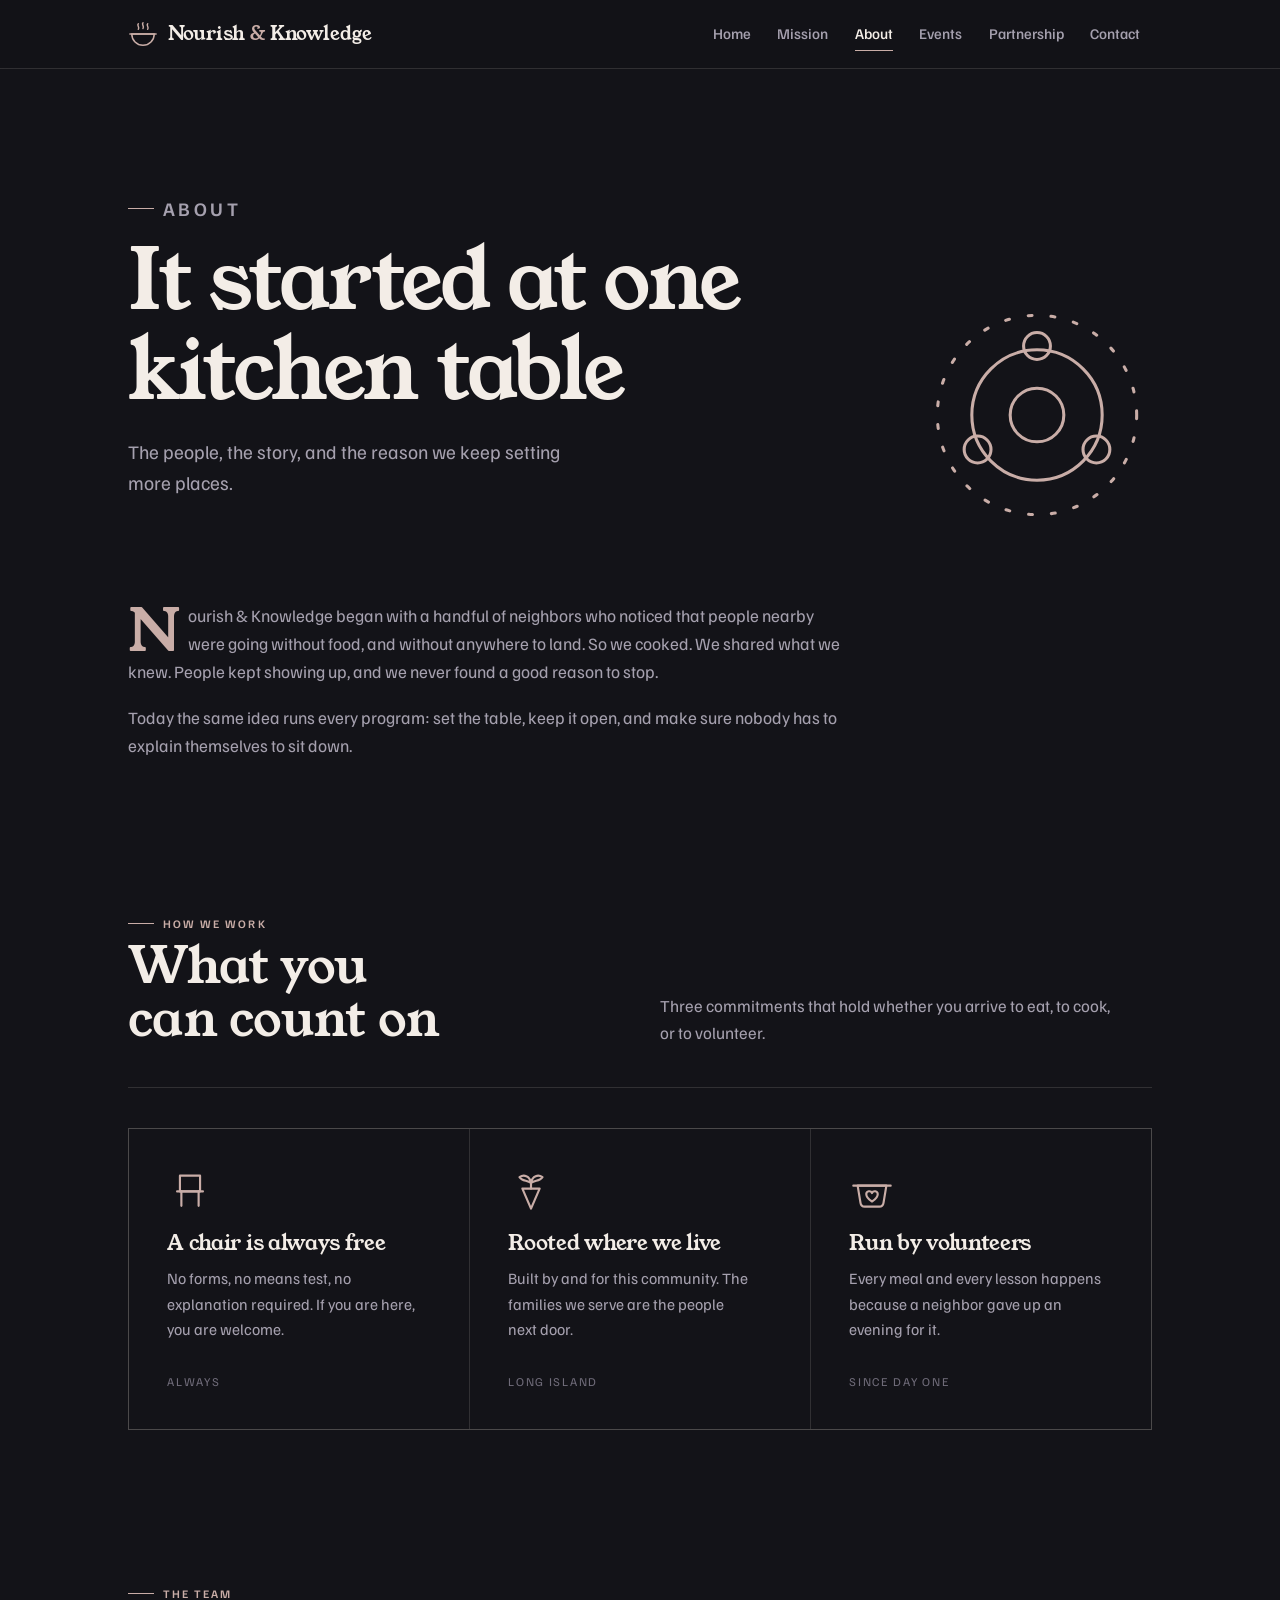
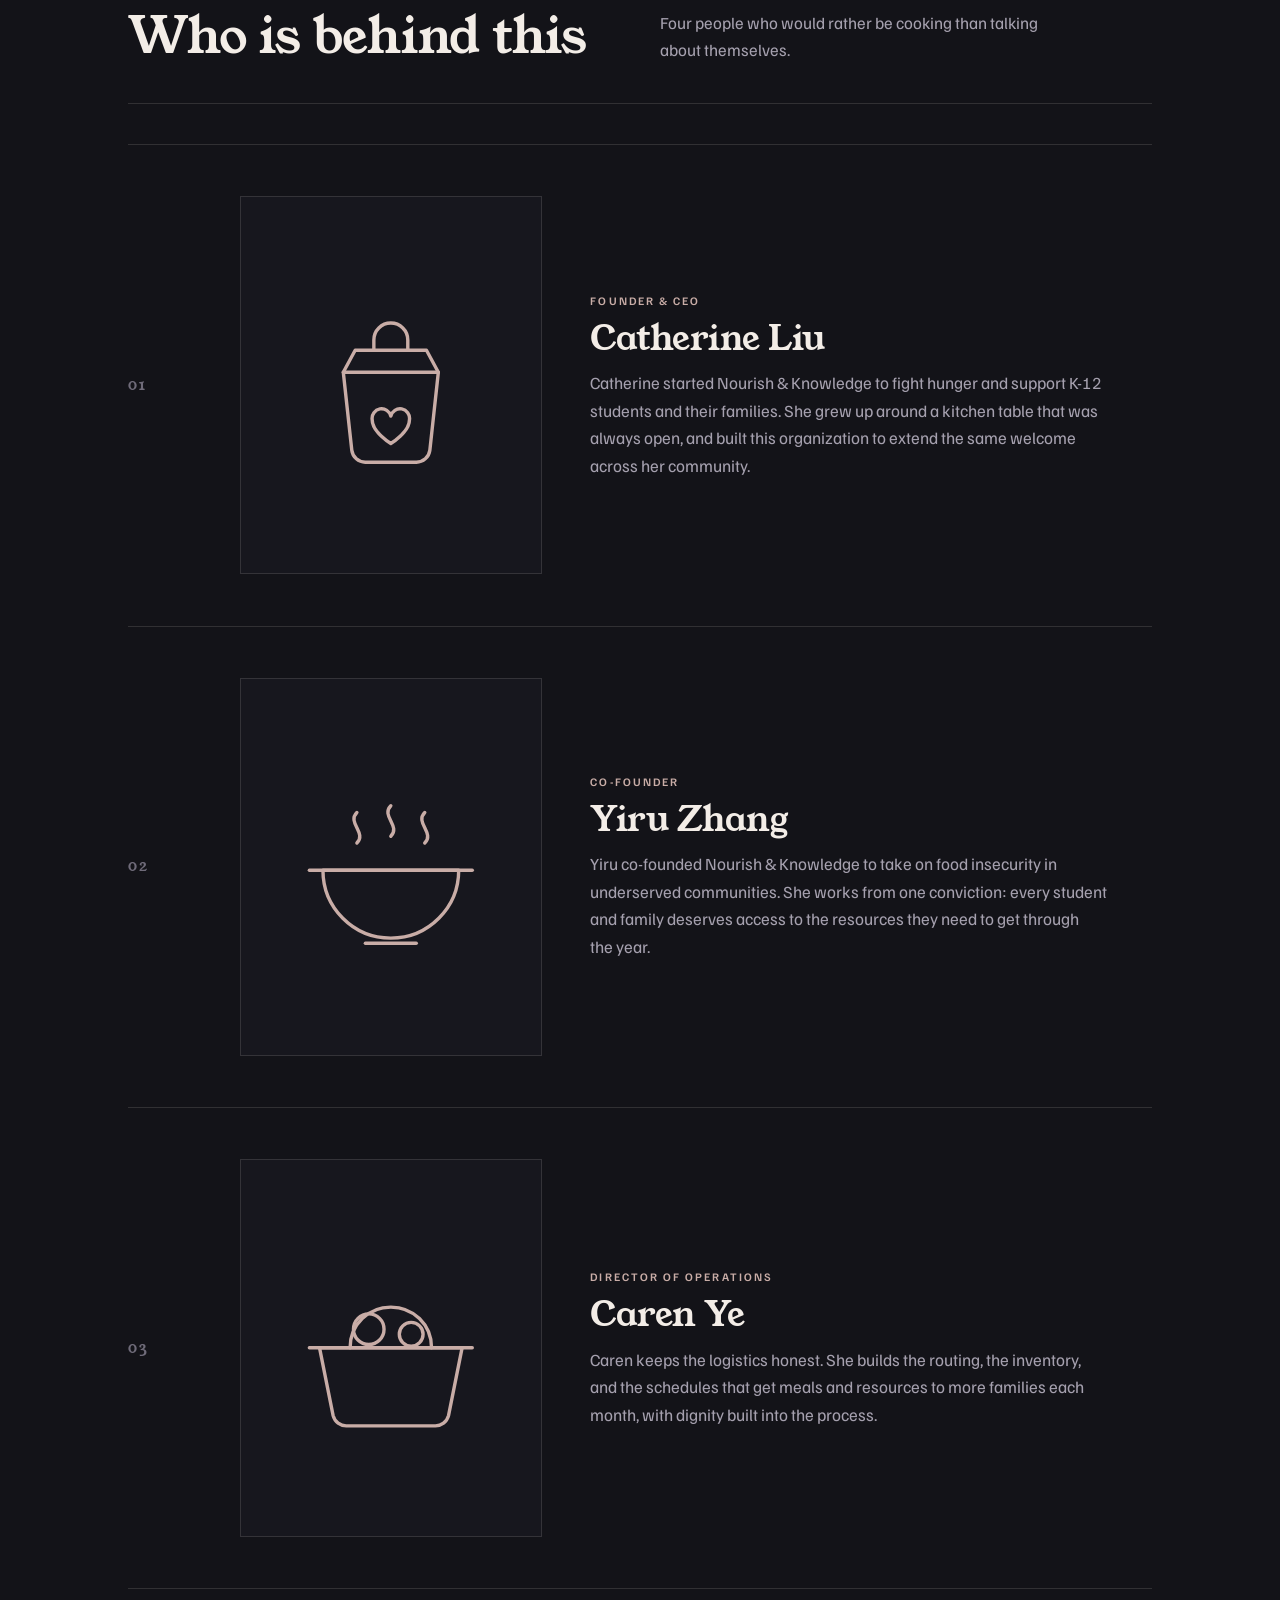
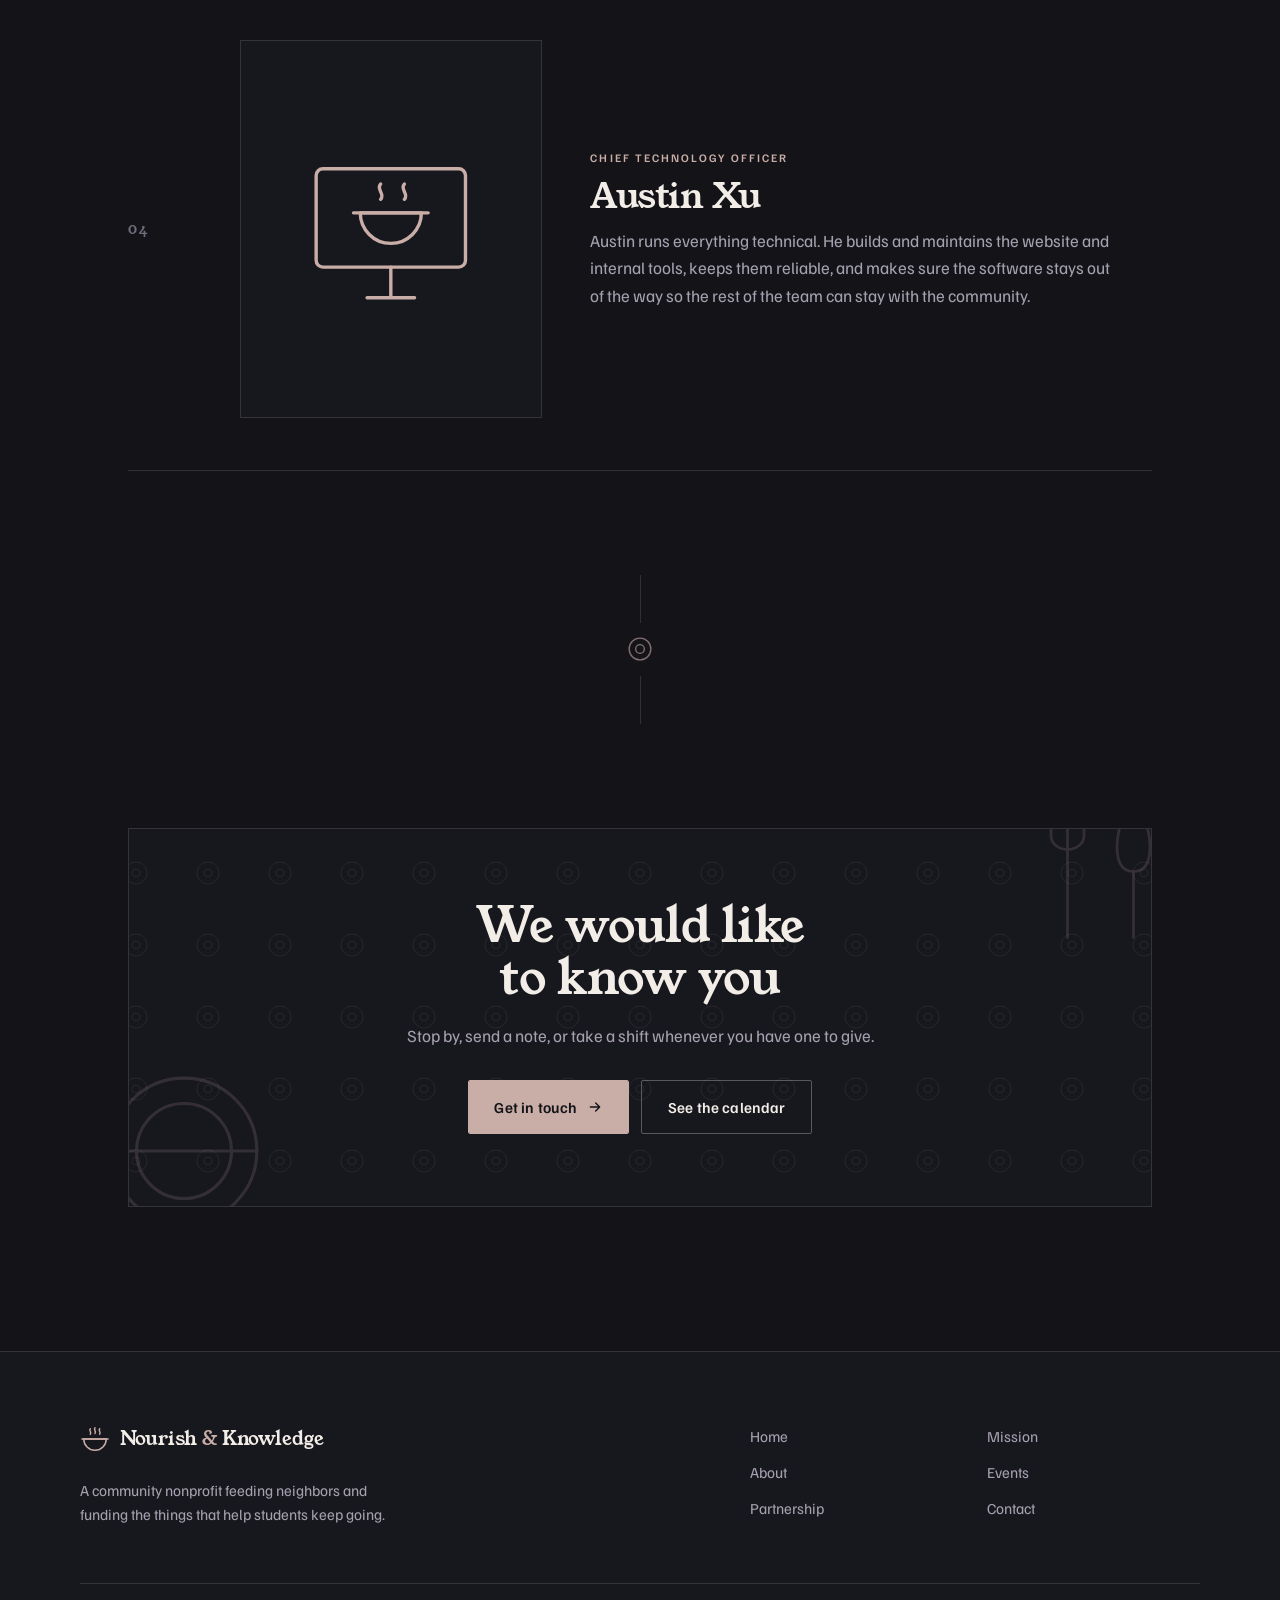
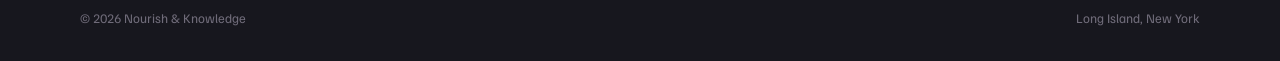
==== commit ed81125d: "Revert the from-scratch claymorphism merge That rebuild was based on this branch, which had fallen e" ====
--- a/about.html
+++ b/about.html
@@ -1,189 +1,291 @@
 <!DOCTYPE html>
-<html lang="en" class="no-js" id="top">
+<html lang="en">
 <head>
   <meta charset="UTF-8">
-  <meta name="viewport" content="width=device-width, initial-scale=1">
-  <meta name="description" content="The people, the story, and the heart behind Nourish and Knowledge.">
-  <meta name="theme-color" content="#FFF3E7">
-  <title>About | Nourish &amp; Knowledge</title>
-
-  <link rel="preload" href="fonts/Fredoka-var.woff2" as="font" type="font/woff2" crossorigin>
-  <link rel="preload" href="fonts/Nunito-var.woff2" as="font" type="font/woff2" crossorigin>
+  <meta name="viewport" content="width=device-width, initial-scale=1.0">
+  <title>About &middot; Nourish &amp; Knowledge</title>
+  <meta name="description" content="The people and the story behind Nourish &amp; Knowledge.">
+  <link rel="preconnect" href="https://fonts.gstatic.com" crossorigin>
   <link rel="stylesheet" href="css/style.css">
-  <link rel="icon" href="data:image/svg+xml,%3Csvg xmlns='http://www.w3.org/2000/svg' viewBox='0 0 32 32'%3E%3Crect width='32' height='32' rx='11' fill='%23FF7A3C'/%3E%3Cg fill='none' stroke='%23FFFDFA' stroke-width='2.4' stroke-linecap='round'%3E%3Cpath d='M7 16h18'/%3E%3Cpath d='M8 16a8 8 0 0 0 16 0'/%3E%3Cpath d='M16 12c0-3 2-5 5-5 0 3-2 5-5 5Z'/%3E%3C/g%3E%3C/svg%3E">
 </head>
 <body>
 
   <a class="skip-link" href="#main">Skip to content</a>
-  <div class="scroll-progress" aria-hidden="true"></div>
-
-  <nav class="site-nav" aria-label="Main">
-    <div class="container">
-      <a class="brand" href="index.html">
-        <span class="brand-mark" aria-hidden="true"><svg viewBox="0 0 24 24" fill="none" stroke="currentColor" stroke-width="1.9" stroke-linecap="round" stroke-linejoin="round" aria-hidden="true"><path d="M3 12h18"/><path d="M4 12a8 8 0 0 0 16 0"/><path d="M12 8.5c0-3 2-5 5-5 0 3-2 5-5 5Z"/></svg></span>
-        Nourish <span class="brand-amp">&amp;</span> Knowledge
+
+  <header class="site-head">
+    <div class="head-inner">
+      <a class="logo" href="index.html">
+        <span class="logo-mark" aria-hidden="true">
+          <svg viewBox="0 0 32 32" fill="none" stroke="currentColor" stroke-width="1.6" stroke-linecap="round" stroke-linejoin="round">
+            <path d="M4 16a12 12 0 0 0 24 0Z"/>
+            <path d="M2 16h28"/>
+            <path d="M11 11c2-2-2-4 0-6M16 10c2-2-2-4 0-6M21 11c2-2-2-4 0-6"/>
+          </svg>
+        </span>
+        <span class="logo-text">Nourish <em>&amp;</em> Knowledge</span>
       </a>
-
-      <div class="nav-panel" id="nav-panel">
-        <ul class="nav-menu"><li><a href="index.html">Home</a></li><li><a href="mission.html">Mission</a></li><li><a href="about.html">About</a></li><li><a href="events.html">Events</a></li><li><a href="partnership.html">Partnership</a></li><li><a href="contact.html">Contact</a></li></ul>
-        <a class="btn btn-primary drawer-cta" href="contact.html">Get involved</a>
-      </div>
-
-      <div class="nav-actions">
-        <a class="icon-btn" href="mailto:catherineqqliu15@gmail.com" aria-label="Email us"><svg viewBox="0 0 24 24" fill="none" stroke="currentColor" stroke-width="1.8" stroke-linecap="round" stroke-linejoin="round" aria-hidden="true"><rect x="3" y="5.5" width="18" height="13" rx="2.5"/><path d="M3.6 7l8.4 6 8.4-6"/></svg></a>
-        <a class="btn btn-primary nav-cta" href="contact.html">Get involved</a>
-        <button class="icon-btn nav-toggle" type="button" aria-expanded="false"
-                aria-controls="nav-panel" aria-label="Open menu">
-          <span class="bar" aria-hidden="true"></span>
-          <span class="bar" aria-hidden="true"></span>
-          <span class="bar" aria-hidden="true"></span>
-        </button>
-      </div>
-    </div>
-  </nav>
+      <nav class="site-nav" id="primary-nav" aria-label="Primary">
+        <ul>
+          <li><a href="index.html">Home</a></li>
+          <li><a href="mission.html">Mission</a></li>
+          <li><a href="about.html">About</a></li>
+          <li><a href="events.html">Events</a></li>
+          <li><a href="partnership.html">Partnership</a></li>
+          <li><a href="contact.html">Contact</a></li>
+        </ul>
+      </nav>
+      <button class="nav-toggle" type="button" aria-label="Toggle menu" aria-expanded="false" aria-controls="primary-nav">
+        <span></span><span></span><span></span>
+      </button>
+    </div>
+    <span class="progress" aria-hidden="true"></span>
+  </header>
 
   <main id="main">
-    <section class="page-head">
-      <div class="container">
-        <h1 data-reveal>About us</h1>
-        <p class="lead" data-reveal>The people, the story, and the heart behind Nourish &amp; Knowledge.</p>
-        <div class="jump" data-reveal><a href="#story">Our story</a><a href="#values">What we stand for</a><a href="#team">Meet the team</a></div>
-      </div>
-      <div class="arc arc--bottom arc--cream" aria-hidden="true"></div>
-    </section>
-
-    <section class="strip" id="story">
-      <div class="container">
-        <div class="split">
-          <div class="split-art" data-reveal><img class="ph" src="img/community-portrait-700.jpg" srcset="img/community-portrait-700.jpg 700w, img/community-portrait-1400.jpg 1400w" sizes="(max-width: 900px) 90vw, 45vw" width="1400" height="1050" alt="Volunteers standing with community members in the hall during a meal service." loading="lazy" decoding="async"></div>
-          <div data-reveal>
-            <span class="eyebrow">Who we are</span>
-            <h2>It started at a kitchen table</h2>
-            <p>Nourish &amp; Knowledge started around a single kitchen table, with a
-              handful of neighbors who noticed that folks nearby were going hungry, and had
-              nowhere to belong. So we started cooking, and we started sharing what we knew.
-              People kept showing up, and we never stopped.</p>
-            <p>Today we&rsquo;re a small but mighty crew of volunteers, cooks, teachers, and
-              friends who simply like taking care of people. There&rsquo;s no fancy secret to
-              what we do: just good food, open hearts, and the belief that everyone deserves
-              both.</p>
-          </div>
-        </div>
-      </div>
-    </section>
-
-    <section class="strip strip--paper" id="values">
-      <div class="container">
-        <div class="section-head center" data-reveal>
-          <span class="eyebrow">What we stand for</span>
-          <h2>What makes us us</h2>
-          <p class="lead">A few things you can always count on when you&rsquo;re with us.</p>
-        </div>
-        <div class="grid-3" data-stagger="0.1">
-          <article class="card" data-reveal>
-            <span class="icon"><svg viewBox="0 0 24 24" fill="none" stroke="currentColor" stroke-width="1.8" stroke-linecap="round" stroke-linejoin="round" aria-hidden="true"><path d="M12 20s-7-4.2-7-9a4 4 0 0 1 7-2.6A4 4 0 0 1 19 11c0 4.8-7 9-7 9Z"/></svg></span>
-            <h3>Come as you are</h3>
-            <p>No forms, no judgment, no hoops. If you&rsquo;re here, you&rsquo;re welcome.</p>
-          </article>
-          <article class="card" data-reveal>
-            <span class="icon"><svg viewBox="0 0 24 24" fill="none" stroke="currentColor" stroke-width="1.8" stroke-linecap="round" stroke-linejoin="round" aria-hidden="true"><path d="M5 19c0-7 5-12 14-12 0 9-5 13-11 13-1.5 0-3-.4-3-1Z"/><path d="M5 19c3-4 6-6 10-7"/></svg></span>
-            <h3>Rooted local</h3>
-            <p>We&rsquo;re built by and for this community, the people next door.</p>
-          </article>
-          <article class="card" data-reveal>
-            <span class="icon"><svg viewBox="0 0 24 24" fill="none" stroke="currentColor" stroke-width="1.8" stroke-linecap="round" stroke-linejoin="round" aria-hidden="true"><path d="M8 13.5 5.6 11a2 2 0 0 1 2.8-2.8l3.6 3.6"/><path d="M12 11.8 9.4 9.2A2 2 0 0 1 12.2 6.4l4.4 4.4a5 5 0 0 1-7 7L5 13.2"/></svg></span>
-            <h3>Powered by heart</h3>
-            <p>Every meal and lesson is made possible by neighbors who care.</p>
-          </article>
-        </div>
-      </div>
-    </section>
-
-    <section class="strip strip--soft" id="team">
-      <div class="container">
-        <div class="section-head center" data-reveal>
-          <h2>Meet the team</h2>
-          <p class="lead">A small group of neighbors doing what they love, taking care of
-            people.</p>
-        </div>
-        <div class="team" data-stagger="0.08">
-          <article class="member" data-reveal>
-            <span class="member-avatar" aria-hidden="true">CL</span>
+
+    <div class="page-head">
+      <p class="eyebrow">About</p>
+      <h1>It started at one kitchen table</h1>
+      <p>The people, the story, and the reason we keep setting more places.</p>
+      <div class="page-head-art" aria-hidden="true">
+        <svg viewBox="0 0 120 120" fill="none" stroke="currentColor" stroke-width="1.6" stroke-linecap="round" stroke-linejoin="round">
+          <g class="slow-spin">
+            <circle cx="60" cy="60" r="52" stroke-dasharray="2 10"/>
+            <circle cx="60" cy="60" r="34"/>
+            <circle cx="60" cy="24" r="7"/>
+            <circle cx="29" cy="78" r="7"/>
+            <circle cx="91" cy="78" r="7"/>
+          </g>
+          <circle cx="60" cy="60" r="14"/>
+        </svg>
+      </div>
+    </div>
+
+    <section class="section narrow prose tight">
+      <p class="drop">Nourish &amp; Knowledge began with a handful of neighbors
+        who noticed that people nearby were going without food, and without
+        anywhere to land. So we cooked. We shared what we knew. People kept
+        showing up, and we never found a good reason to stop.</p>
+      <p>Today the same idea runs every program: set the table, keep it open,
+        and make sure nobody has to explain themselves to sit down.</p>
+    </section>
+
+    <section class="section">
+      <div class="section-head">
+        <div>
+          <p class="eyebrow">How we work</p>
+          <h2 class="mask">What you can count on</h2>
+        </div>
+        <p class="lead">Three commitments that hold whether you arrive to eat, to
+          cook, or to volunteer.</p>
+      </div>
+
+      <div class="grid">
+        <article class="card">
+          <div class="icon" aria-hidden="true">
+            <svg viewBox="0 0 32 32" fill="none" stroke="currentColor" stroke-width="1.5" stroke-linecap="round" stroke-linejoin="round">
+              <path d="M9 6h14v11H9Z"/>
+              <path d="M7 17h18"/>
+              <path d="M10 17v10M22 17v10"/>
+            </svg>
+          </div>
+          <h3>A chair is always free</h3>
+          <p>No forms, no means test, no explanation required. If you are here,
+            you are welcome.</p>
+          <span class="meta">Always</span>
+        </article>
+
+        <article class="card">
+          <div class="icon" aria-hidden="true">
+            <svg viewBox="0 0 32 32" fill="none" stroke="currentColor" stroke-width="1.5" stroke-linecap="round" stroke-linejoin="round">
+              <path d="M16 29l-6-14h12Z"/>
+              <path d="M16 15V9"/>
+              <path d="M16 11c-3-2-6-1-8-4 3-2 7-1 8 4Z"/>
+              <path d="M16 11c3-2 6-1 8-4-3-2-7-1-8 4Z"/>
+            </svg>
+          </div>
+          <h3>Rooted where we live</h3>
+          <p>Built by and for this community. The families we serve are the
+            people next door.</p>
+          <span class="meta">Long Island</span>
+        </article>
+
+        <article class="card">
+          <div class="icon" aria-hidden="true">
+            <svg viewBox="0 0 32 32" fill="none" stroke="currentColor" stroke-width="1.5" stroke-linecap="round" stroke-linejoin="round">
+              <path d="M6 13h20l-2 12a3 3 0 0 1-3 2.6H11A3 3 0 0 1 8 25Z"/>
+              <path d="M3 13h26"/>
+              <path d="M16 24s-4-2.4-4-5.2a2.1 2.1 0 0 1 4-.7 2.1 2.1 0 0 1 4 .7C20 21.6 16 24 16 24Z"/>
+            </svg>
+          </div>
+          <h3>Run by volunteers</h3>
+          <p>Every meal and every lesson happens because a neighbor gave up an
+            evening for it.</p>
+          <span class="meta">Since day one</span>
+        </article>
+      </div>
+    </section>
+
+    <section class="section">
+      <div class="section-head">
+        <div>
+          <p class="eyebrow">The team</p>
+          <h2 class="mask">Who is behind this</h2>
+        </div>
+        <p class="lead">Four people who would rather be cooking than talking
+          about themselves.</p>
+      </div>
+
+      <div class="team">
+
+        <article class="team-member">
+          <span class="team-index">01</span>
+          <div class="team-art" aria-hidden="true">
+            <svg viewBox="0 0 120 120" fill="none" stroke="currentColor" stroke-width="2" stroke-linecap="round" stroke-linejoin="round">
+              <path d="M32 52h56l-5 46a8 8 0 0 1-8 7H45a8 8 0 0 1-8-7Z"/>
+              <path d="M32 52l7-13h42l7 13"/>
+              <path d="M50 39v-6a10 10 0 0 1 20 0v6"/>
+              <path d="M60 94s-11-6.6-11-14.2a5.6 5.6 0 0 1 11-2 5.6 5.6 0 0 1 11 2C71 87.4 60 94 60 94Z"/>
+            </svg>
+          </div>
+          <div class="team-bio">
             <span class="role">Founder &amp; CEO</span>
             <h3>Catherine Liu</h3>
-            <p>Catherine started Nourish &amp; Knowledge to fight hunger and support K&ndash;12 students and their families. She grew up around a kitchen table that was always open, and built this organization to share that same warmth with her community.</p>
-          </article>
-          <article class="member" data-reveal>
-            <span class="member-avatar" aria-hidden="true">YZ</span>
+            <p>Catherine started Nourish &amp; Knowledge to fight hunger and
+              support K-12 students and their families. She grew up around a
+              kitchen table that was always open, and built this organization to
+              extend the same welcome across her community.</p>
+          </div>
+        </article>
+
+        <article class="team-member">
+          <span class="team-index">02</span>
+          <div class="team-art" aria-hidden="true">
+            <svg viewBox="0 0 120 120" fill="none" stroke="currentColor" stroke-width="2" stroke-linecap="round" stroke-linejoin="round">
+              <path d="M20 62a40 40 0 0 0 80 0Z"/>
+              <path d="M12 62h96"/>
+              <path d="M40 46c6-6-6-12 0-18M60 42c6-6-6-12 0-18M80 46c6-6-6-12 0-18"/>
+              <path d="M45 105h30"/>
+            </svg>
+          </div>
+          <div class="team-bio">
             <span class="role">Co-Founder</span>
             <h3>Yiru Zhang</h3>
-            <p>Yiru co-founded Nourish &amp; Knowledge to tackle food insecurity and support underserved communities. She&rsquo;s driven by a simple belief: every student and family deserves access to the resources they need to thrive.</p>
-          </article>
-          <article class="member" data-reveal>
-            <span class="member-avatar" aria-hidden="true">CY</span>
+            <p>Yiru co-founded Nourish &amp; Knowledge to take on food insecurity
+              in underserved communities. She works from one conviction: every
+              student and family deserves access to the resources they need to
+              get through the year.</p>
+          </div>
+        </article>
+
+        <article class="team-member">
+          <span class="team-index">03</span>
+          <div class="team-art" aria-hidden="true">
+            <svg viewBox="0 0 120 120" fill="none" stroke="currentColor" stroke-width="2" stroke-linecap="round" stroke-linejoin="round">
+              <path d="M18 60h84l-8 40a8 8 0 0 1-8 6H34a8 8 0 0 1-8-6Z"/>
+              <path d="M12 60h96"/>
+              <path d="M36 60c0-14 11-24 24-24s24 10 24 24"/>
+              <circle cx="47" cy="49" r="9"/>
+              <circle cx="72" cy="52" r="7"/>
+            </svg>
+          </div>
+          <div class="team-bio">
             <span class="role">Director of Operations</span>
             <h3>Caren Ye</h3>
-            <p>Caren keeps everything running smoothly. She builds the systems that help our meals and resources reach more families, always with dignity and care at the center of it all.</p>
-          </article>
-          <article class="member" data-reveal>
-            <span class="member-avatar" aria-hidden="true">AX</span>
+            <p>Caren keeps the logistics honest. She builds the routing, the
+              inventory, and the schedules that get meals and resources to more
+              families each month, with dignity built into the process.</p>
+          </div>
+        </article>
+
+        <article class="team-member">
+          <span class="team-index">04</span>
+          <div class="team-art" aria-hidden="true">
+            <svg viewBox="0 0 120 120" fill="none" stroke="currentColor" stroke-width="2" stroke-linecap="round" stroke-linejoin="round">
+              <rect x="16" y="24" width="88" height="58" rx="4"/>
+              <path d="M46 100h28M60 82v18"/>
+              <path d="M42 50a18 18 0 0 0 36 0Z"/>
+              <path d="M38 50h44"/>
+              <path d="M54 42c3-3-3-6 0-9M68 42c3-3-3-6 0-9"/>
+            </svg>
+          </div>
+          <div class="team-bio">
             <span class="role">Chief Technology Officer</span>
             <h3>Austin Xu</h3>
-            <p>Austin leads all things technical. He builds and maintains our website and software, keeps our digital tools running reliably, and makes sure the technology behind our mission just works, so the rest of the team can focus on the community.</p>
-          </article>
-        </div>
-      </div>
-    </section>
-
-    <section class="strip strip--tight">
-      <div class="container">
-        <div class="band" data-reveal>
-          <h2>We&rsquo;d love to know you</h2>
-          <p>New faces are our favorite kind. Reach out, stop by, or lend a hand whenever you&rsquo;re ready.</p>
-          <div class="hero-actions"><a class="btn btn-primary" href="contact.html">Get in touch</a><a class="btn btn-ghost" href="events.html">Come to an event</a></div>
-        </div>
-      </div>
-    </section>
+            <p>Austin runs everything technical. He builds and maintains the
+              website and internal tools, keeps them reliable, and makes sure the
+              software stays out of the way so the rest of the team can stay with
+              the community.</p>
+          </div>
+        </article>
+
+      </div>
+    </section>
+
+    <div class="stitch" aria-hidden="true">
+      <i></i>
+      <svg viewBox="0 0 24 24" fill="none" stroke="currentColor" stroke-width="1.3" stroke-linecap="round"><circle cx="12" cy="12" r="10"/><circle cx="12" cy="12" r="4"/></svg>
+      <i></i>
+    </div>
+
+    <section class="section">
+      <div class="band plate-field">
+        <div class="band-art left" aria-hidden="true">
+          <svg viewBox="0 0 120 120" fill="none" stroke="currentColor" stroke-width="2" stroke-linecap="round" stroke-linejoin="round">
+            <circle cx="60" cy="60" r="46"/>
+            <circle cx="60" cy="60" r="30"/>
+            <path d="M14 60h92"/>
+          </svg>
+        </div>
+        <div class="band-art right" aria-hidden="true">
+          <svg viewBox="0 0 120 120" fill="none" stroke="currentColor" stroke-width="2" stroke-linecap="round" stroke-linejoin="round">
+            <path d="M36 12v40M24 12v22c0 6 6 10 12 10M48 12v22c0 6-6 10-12 10M36 52v56"/>
+            <path d="M84 108V60M84 60c-8 0-12-6-12-18S78 12 84 12s12 18 12 30-4 18-12 18Z"/>
+          </svg>
+        </div>
+        <h2 class="mask">We would like to know you</h2>
+        <p>Stop by, send a note, or take a shift whenever you have one to give.</p>
+        <div class="actions">
+          <a class="btn btn-primary" href="contact.html">
+            Get in touch
+            <svg viewBox="0 0 24 24" fill="none" stroke="currentColor" stroke-width="2" stroke-linecap="round" stroke-linejoin="round" aria-hidden="true"><path d="M5 12h14M13 6l6 6-6 6"/></svg>
+          </a>
+          <a class="btn btn-secondary" href="events.html">See the calendar</a>
+        </div>
+      </div>
+    </section>
+
   </main>
 
-  <footer class="site-footer">
-    <div class="container">
-      <div class="footer-top">
-        <a class="btn btn-primary" href="contact.html">Get involved</a>
-      </div>
-
-      <div class="footer-grid">
-        <div class="footer-brand">
-          <a class="brand" href="index.html">
-            <span class="brand-mark" aria-hidden="true"><svg viewBox="0 0 24 24" fill="none" stroke="currentColor" stroke-width="1.9" stroke-linecap="round" stroke-linejoin="round" aria-hidden="true"><path d="M3 12h18"/><path d="M4 12a8 8 0 0 0 16 0"/><path d="M12 8.5c0-3 2-5 5-5 0 3-2 5-5 5Z"/></svg></span>
-            Nourish <span class="brand-amp">&amp;</span> Knowledge
-          </a>
-          <p>A community nonprofit nourishing bodies and minds, one neighbor at a time.</p>
-          <div class="socials"><a href="#" aria-label="X"><svg viewBox="0 0 24 24" fill="currentColor" aria-hidden="true"><path d="M4 4l7.6 9.7L4.4 20h1.9l6.1-6.5L17.4 20H21l-8-10.2L20 4h-1.9l-5.6 6-4.7-6Z"/></svg></a><a href="#" aria-label="YouTube"><svg viewBox="0 0 24 24" fill="currentColor" aria-hidden="true"><path d="M21.2 8.2a2.6 2.6 0 0 0-1.8-1.8C17.8 6 12 6 12 6s-5.8 0-7.4.4A2.6 2.6 0 0 0 2.8 8.2 26 26 0 0 0 2.4 12a26 26 0 0 0 .4 3.8 2.6 2.6 0 0 0 1.8 1.8C6.2 18 12 18 12 18s5.8 0 7.4-.4a2.6 2.6 0 0 0 1.8-1.8 26 26 0 0 0 .4-3.8 26 26 0 0 0-.4-3.8ZM10.2 14.6V9.4L14.7 12Z"/></svg></a><a href="#" aria-label="LinkedIn"><svg viewBox="0 0 24 24" fill="currentColor" aria-hidden="true"><path d="M6.9 8.5H4.2V20h2.7ZM5.5 4a1.6 1.6 0 1 0 0 3.2 1.6 1.6 0 0 0 0-3.2ZM19.8 13.2c0-2.9-1.6-4.3-3.7-4.3a3.2 3.2 0 0 0-2.9 1.6V8.5H10.6V20h2.7v-6.1c0-1.6.8-2.3 1.9-2.3s1.9.7 1.9 2.3V20h2.7Z"/></svg></a><a href="#" aria-label="Instagram"><svg viewBox="0 0 24 24" fill="currentColor" aria-hidden="true"><path d="M12 6.9A5.1 5.1 0 1 0 17.1 12 5.1 5.1 0 0 0 12 6.9Zm0 8.4A3.3 3.3 0 1 1 15.3 12 3.3 3.3 0 0 1 12 15.3Zm6.5-8.6a1.2 1.2 0 1 1-1.2-1.2 1.2 1.2 0 0 1 1.2 1.2ZM16.2 3H7.8A4.8 4.8 0 0 0 3 7.8v8.4A4.8 4.8 0 0 0 7.8 21h8.4a4.8 4.8 0 0 0 4.8-4.8V7.8A4.8 4.8 0 0 0 16.2 3Zm3 13.2a3 3 0 0 1-3 3H7.8a3 3 0 0 1-3-3V7.8a3 3 0 0 1 3-3h8.4a3 3 0 0 1 3 3Z"/></svg></a><a href="#" aria-label="Facebook"><svg viewBox="0 0 24 24" fill="currentColor" aria-hidden="true"><path d="M20 12a8 8 0 1 0-9.2 7.9v-5.6H8.7V12h2.1v-1.8c0-2.1 1.2-3.2 3.1-3.2a13 13 0 0 1 1.9.2v2h-1c-1 0-1.4.7-1.4 1.4V12h2.3l-.4 2.3h-1.9v5.6A8 8 0 0 0 20 12Z"/></svg></a></div>
-        </div>
-
-        <div class="footer-col">
-          <h4>Quick links</h4>
-          <ul><li><a href="index.html">Home</a></li><li><a href="mission.html">Mission</a></li><li><a href="about.html">About</a></li><li><a href="events.html">Events</a></li><li><a href="partnership.html">Partnership</a></li><li><a href="contact.html">Contact</a></li></ul>
-        </div>
-
-        <div class="footer-col">
-          <h4>Contact us</h4>
-          <div class="contact-rows">
-            <a class="contact-row" href="mailto:catherineqqliu15@gmail.com">
-              <span class="circle"><svg viewBox="0 0 24 24" fill="none" stroke="currentColor" stroke-width="1.8" stroke-linecap="round" stroke-linejoin="round" aria-hidden="true"><rect x="3" y="5.5" width="18" height="13" rx="2.5"/><path d="M3.6 7l8.4 6 8.4-6"/></svg></span> Send email
-            </a>
-            <a class="contact-row" href="contact.html">
-              <span class="circle"><svg viewBox="0 0 24 24" fill="none" stroke="currentColor" stroke-width="1.8" stroke-linecap="round" stroke-linejoin="round" aria-hidden="true"><path d="M6.3 3.5h3l1.5 3.8-1.9 1.3a11 11 0 0 0 5.5 5.5l1.3-1.9 3.8 1.5v3a1.8 1.8 0 0 1-2 1.8A15.5 15.5 0 0 1 4.5 5.5a1.8 1.8 0 0 1 1.8-2Z"/></svg></span> Get in touch
-            </a>
-          </div>
-        </div>
-      </div>
-
-      <div class="footer-bottom">
-        <span>&copy; 2026 Nourish &amp; Knowledge. All rights reserved.</span>
-        <a class="link-arrow" href="#top">Back to top <span class="circle"><svg viewBox="0 0 24 24" fill="none" stroke="currentColor" stroke-width="2.2" stroke-linecap="round" stroke-linejoin="round" aria-hidden="true"><path d="M12 19V5"/><path d="M6 11l6-6 6 6"/></svg></span></a>
-      </div>
+  <footer>
+    <div class="footer-inner">
+      <div class="footer-brand">
+        <a class="logo" href="index.html">
+          <span class="logo-mark" aria-hidden="true">
+            <svg viewBox="0 0 32 32" fill="none" stroke="currentColor" stroke-width="1.6" stroke-linecap="round" stroke-linejoin="round">
+              <path d="M4 16a12 12 0 0 0 24 0Z"/>
+              <path d="M2 16h28"/>
+              <path d="M11 11c2-2-2-4 0-6M16 10c2-2-2-4 0-6M21 11c2-2-2-4 0-6"/>
+            </svg>
+          </span>
+          <span class="logo-text">Nourish <em>&amp;</em> Knowledge</span>
+        </a>
+        <p>A community nonprofit feeding neighbors and funding the things that
+          help students keep going.</p>
+      </div>
+      <nav class="footer-links" aria-label="Footer">
+        <a href="index.html">Home</a>
+        <a href="mission.html">Mission</a>
+        <a href="about.html">About</a>
+        <a href="events.html">Events</a>
+        <a href="partnership.html">Partnership</a>
+        <a href="contact.html">Contact</a>
+      </nav>
+    </div>
+    <div class="footer-rule"></div>
+    <div class="copyright">
+      <span>&copy; 2026 Nourish &amp; Knowledge</span>
+      <span>Long Island, New York</span>
     </div>
   </footer>
 
--- a/css/style.css
+++ b/css/style.css
@@ -1,2020 +1,1586 @@
-/* ==========================================================================
+@import url('https://fonts.googleapis.com/css2?family=Young+Serif&family=Familjen+Grotesk:ital,wght@0,400..700;1,400..700&display=swap');
+
+/* =========================================================
    Nourish & Knowledge
-   Claymorphism. Soft pastel ground, puffy 3D surfaces, fat radii.
-   Fredoka display / Nunito text.
-   ========================================================================== */
-
-/* Fonts ------------------------------------------------------------------ */
-
-@font-face {
-  font-family: 'Fredoka';
-  src: url('../fonts/Fredoka-var.woff2') format('woff2-variations'),
-       url('../fonts/Fredoka-var.woff2') format('woff2');
-  font-weight: 300 700;
-  font-style: normal;
-  font-display: swap;
-}
-
-@font-face {
-  font-family: 'Nunito';
-  src: url('../fonts/Nunito-var.woff2') format('woff2-variations'),
-       url('../fonts/Nunito-var.woff2') format('woff2');
-  font-weight: 200 1000;
-  font-style: normal;
-  font-display: swap;
-}
-
-/* Tokens ----------------------------------------------------------------- */
+   Type    Young Serif (display) / Familjen Grotesk (text)
+   Colour  flat only, no gradients anywhere
+   ========================================================= */
 
 :root {
-  /* Surfaces, warm clay ground through the raised clay itself */
-  --sand-deep: #FFDCC0;
-  --sand: #FFE8D4;
-  --sand-soft: #FFF6EC;
-  --cream: #FFF3E7;
-  --paper: #FFFDFA;
-
-  /* Ink */
-  --ink: #34223F;
-  --ink-soft: #6D5A79;
-  --ink-mute: #9C8AA8;
-
-  /* Accent */
-  --accent: #FF7A3C;
-  --accent-deep: #E85D1F;
-  --accent-ink: #C24A12;
-  --accent-soft: #FFE4D3;
-  --on-accent: #FFFDFA;
-
-  /* Secondary clay colours, for icons and blobs */
-  --mint: #2FCB92;
-  --grape: #7C6BF5;
-  --marigold: #FFC24B;
-  --berry: #FF5D8F;
-
-  /* Shadow tints as raw "R G B" triples, mixed into the clay formula */
-  --t-warm: 186 116 68;
-  --t-accent: 214 76 20;
-  --t-mint: 18 140 96;
-  --t-grape: 78 58 200;
-  --t-marigold: 200 132 10;
-  --t-berry: 210 50 100;
-  --tint: var(--t-warm);
-
-  --line: rgba(52, 34, 63, .10);
-  --line-soft: rgba(52, 34, 63, .06);
-
-  /* The clay shadow. One formula, tinted per element through --tint: a wide
-     soft drop below, a bright inset highlight on top, a coloured inset
-     underneath. Together they read as a puffy solid rather than a flat card. */
-  --clay:
-    0 2px 3px rgb(var(--tint) / .06),
-    0 8px 14px -8px rgb(var(--tint) / .22),
-    0 24px 38px -20px rgb(var(--tint) / .34),
-    inset 0 -12px 20px -10px rgb(var(--tint) / .22),
-    inset 0 12px 18px -10px rgb(255 255 255 / .9);
-  --clay-hi:
-    0 3px 5px rgb(var(--tint) / .08),
-    0 16px 24px -10px rgb(var(--tint) / .26),
-    0 40px 60px -26px rgb(var(--tint) / .4),
-    inset 0 -14px 24px -10px rgb(var(--tint) / .24),
-    inset 0 14px 20px -10px rgb(255 255 255 / .95);
-  --clay-in:
-    0 1px 2px rgb(var(--tint) / .08),
-    inset 0 10px 18px -6px rgb(var(--tint) / .34),
-    inset 0 -8px 14px -8px rgb(255 255 255 / .7);
-  /* A small puff, for pills and circles that would drown in the full formula */
-  --clay-sm:
-    0 6px 12px -8px rgb(var(--tint) / .4),
-    inset 0 -6px 10px -6px rgb(var(--tint) / .3),
-    inset 0 6px 9px -6px rgb(255 255 255 / .7);
-
-  --shadow-sm: var(--clay-sm);
-  --shadow-md: var(--clay);
-  --shadow-lg: var(--clay-hi);
-
-  --r-sm: 14px;
-  --r-md: 22px;
-  --r-lg: 30px;
-  --r-xl: 44px;
-  --blob: 58% 42% 47% 53% / 46% 51% 49% 54%;
-
-  --gutter: clamp(1.15rem, 4vw, 2.5rem);
-  --measure: 1240px;
-  --nav-h: 84px;
-
-  --ease: cubic-bezier(.22, 1, .36, 1);
-  --ease-clay: cubic-bezier(.34, 1.56, .5, 1);
-
-  --font-display: 'Fredoka', ui-sans-serif, system-ui, -apple-system, 'Segoe UI', sans-serif;
-  --font-text: 'Nunito', ui-sans-serif, system-ui, -apple-system, 'Segoe UI', sans-serif;
-}
-
-/* Base ------------------------------------------------------------------- */
+  --page: #131318;
+  --page-2: #17171e;
+  --surface: #1b1b23;
+  --ink: #f3ede7;
+  --soft: #a5a0ae;
+  --faint: #6f6b79;
+  --accent: #c9ada7;
+  --accent-deep: #9a8c98;
+  --line: rgba(243, 237, 231, 0.13);
+  --line-strong: rgba(243, 237, 231, 0.3);
+
+  --step-0: 1rem;
+  --step-1: 1.0625rem;
+  --gap-xs: 0.5rem;
+  --gap-s: 0.875rem;
+  --gap-m: 1.5rem;
+  --gap-l: 2.5rem;
+  --gap-xl: clamp(2.75rem, 6vw, 4.5rem);
+  --pad-x: clamp(1.25rem, 5vw, 3rem);
+  --wrap: 1120px;
+  --wrap-narrow: 720px;
+  --head-h: 68px;
+
+  --ease: cubic-bezier(0.22, 0.68, 0.28, 1);
+  --ease-out: cubic-bezier(0.16, 1, 0.3, 1);
+}
 
 *,
 *::before,
-*::after { box-sizing: border-box; }
+*::after {
+  margin: 0;
+  padding: 0;
+  box-sizing: border-box;
+}
 
 html {
+  scroll-behavior: smooth;
+  scroll-padding-top: calc(var(--head-h) + 1.5rem);
   -webkit-text-size-adjust: 100%;
-  scroll-behavior: smooth;
-  scroll-padding-top: calc(var(--nav-h) + 1rem);
 }
 
 body {
-  margin: 0;
-  background: var(--cream);
+  font-family: 'Familjen Grotesk', 'Helvetica Neue', Arial, sans-serif;
+  font-size: var(--step-1);
+  font-weight: 400;
+  line-height: 1.62;
   color: var(--ink);
-  font-family: var(--font-text);
-  font-size: 1rem;
-  line-height: 1.62;
+  background: var(--page);
+  min-height: 100vh;
+  display: flex;
+  flex-direction: column;
+  overflow-x: hidden;
   -webkit-font-smoothing: antialiased;
-  -moz-osx-font-smoothing: grayscale;
-  overflow-x: hidden;
-}
-
-/* A fixed wash of the secondary clay colours. It sits behind every section,
-   so the translucent strips pick up a different hue down the page instead of
-   reading as one flat peach. */
-body::before {
-  content: '';
-  position: fixed;
-  inset: 0;
-  z-index: -1;
-  pointer-events: none;
-  background:
-    radial-gradient(58vw 58vw at 10% -8%, rgb(255 194 75 / .30), transparent 62%),
-    radial-gradient(52vw 52vw at 94% 6%, rgb(124 107 245 / .18), transparent 60%),
-    radial-gradient(64vw 64vw at 80% 98%, rgb(47 203 146 / .20), transparent 62%),
-    radial-gradient(50vw 50vw at 4% 84%, rgb(255 93 143 / .16), transparent 60%);
-}
-
-img,
-svg,
-canvas { display: block; max-width: 100%; }
-
-a { color: inherit; }
-
-button,
-input,
-select,
-textarea { font: inherit; color: inherit; }
+}
 
 h1, h2, h3, h4 {
-  font-family: var(--font-display);
-  font-weight: 800;
-  line-height: 1.04;
-  letter-spacing: -.032em;
-  margin: 0;
+  font-family: 'Young Serif', Georgia, serif;
+  font-weight: 400;
+  line-height: 1.08;
+  letter-spacing: -0.015em;
+  color: var(--ink);
   text-wrap: balance;
 }
 
-h1 { font-size: clamp(2.9rem, 8.6vw, 6.6rem); font-weight: 900; }
-h2 { font-size: clamp(2rem, 4.6vw, 3.4rem); }
-h3 { font-size: clamp(1.12rem, 1.7vw, 1.35rem); letter-spacing: -.02em; }
-h4 { font-size: .78rem; letter-spacing: .1em; text-transform: uppercase; font-weight: 700; }
-
-p { margin: 0 0 1rem; }
-p:last-child { margin-bottom: 0; }
-
-::selection { background: var(--accent); color: var(--on-accent); }
+p {
+  text-wrap: pretty;
+}
+
+img, svg {
+  display: block;
+  max-width: 100%;
+}
+
+::selection {
+  background: var(--accent);
+  color: var(--page);
+}
 
 :focus-visible {
-  outline: 3px solid var(--grape);
-  outline-offset: 4px;
-  border-radius: 10px;
+  outline: 2px solid var(--accent);
+  outline-offset: 3px;
+  border-radius: 2px;
 }
 
 .skip-link {
   position: absolute;
-  left: 50%;
-  top: .6rem;
-  translate: -50% -160%;
-  z-index: 200;
-  --tint: var(--t-grape);
-  background: var(--grape);
-  color: var(--on-accent);
-  padding: .75rem 1.3rem;
-  border-radius: 999px;
-  box-shadow: var(--clay-sm);
-  font-size: .85rem;
+  left: 1rem;
+  top: -4rem;
+  z-index: 300;
+  background: var(--accent);
+  color: var(--page);
+  padding: 0.6rem 1rem;
+  border-radius: 2px;
   font-weight: 600;
   text-decoration: none;
-  transition: translate .25s var(--ease);
-}
-.skip-link:focus-visible { translate: -50% 0; }
-
-.container {
-  position: relative;
-  z-index: 2; /* keeps section content clear of the decorative arcs */
-  width: 100%;
-  max-width: var(--measure);
-  margin-inline: auto;
-  padding-inline: var(--gutter);
-}
-
-.visually-hidden {
-  position: absolute;
-  width: 1px; height: 1px;
-  margin: -1px; padding: 0;
-  overflow: hidden;
-  clip-path: inset(50%);
-  white-space: nowrap;
-}
-
-/* Scroll progress -------------------------------------------------------- */
-
-.scroll-progress {
-  position: fixed;
-  inset: 0 auto auto 0;
-  height: 5px;
-  width: 100%;
-  transform-origin: 0 50%;
-  scale: 0 1;
-  background: linear-gradient(90deg, var(--accent), var(--marigold), var(--mint));
-  z-index: 120;
-  pointer-events: none;
-}
-
-/* Navigation ------------------------------------------------------------- */
-
-.site-nav {
-  position: fixed;
-  inset: 0 0 auto 0;
-  z-index: 100;
-  height: var(--nav-h);
+  transition: top 0.2s var(--ease);
+}
+
+.skip-link:focus {
+  top: 1rem;
+}
+
+/* ---------------------------------------------------------
+   Header
+   --------------------------------------------------------- */
+
+.site-head {
+  position: sticky;
+  top: 0;
+  z-index: 200;
+  background: rgba(19, 19, 24, 0.82);
+  backdrop-filter: blur(14px) saturate(1.2);
+  border-bottom: 1px solid var(--line);
+}
+
+.head-inner {
+  max-width: var(--wrap);
+  margin: 0 auto;
+  padding: 0 var(--pad-x);
+  height: var(--head-h);
   display: flex;
   align-items: center;
-}
-
-/* The bar is the clay pill inside, not the strip itself, so it floats.
-   .container is already a stacking context (position + z-index), so the pill
-   sits behind its content on z-index -1. Positioning the children instead
-   would override the mobile nav panel's own `position: fixed`. */
-.site-nav .container::before {
-  content: '';
-  position: absolute;
-  z-index: -1;
-  inset: 0 var(--gutter);
-  border-radius: 999px;
-  background: var(--paper);
-  box-shadow: var(--clay);
-  opacity: 0;
-  scale: .98;
-  transition: opacity .35s var(--ease), scale .35s var(--ease-clay);
-}
-.site-nav.is-stuck .container::before { opacity: 1; scale: 1; }
-
-.site-nav > .container {
+  justify-content: space-between;
+  gap: var(--gap-m);
+}
+
+.logo {
+  display: inline-flex;
+  align-items: center;
+  gap: 0.6rem;
+  text-decoration: none;
+  color: var(--ink);
+  font-family: 'Young Serif', Georgia, serif;
+  font-size: 1.18rem;
+  letter-spacing: -0.01em;
+  white-space: nowrap;
+}
+
+.logo-mark {
+  width: 30px;
+  height: 30px;
+  flex: 0 0 30px;
+  color: var(--accent);
+}
+
+.logo-mark svg {
+  width: 100%;
+  height: 100%;
+  overflow: visible;
+}
+
+.logo:hover .logo-mark {
+  animation: bowl-tip 0.7s var(--ease);
+}
+
+@keyframes bowl-tip {
+  35% { transform: rotate(-9deg) translateY(-2px); }
+  70% { transform: rotate(5deg); }
+  100% { transform: none; }
+}
+
+.logo em {
+  font-style: normal;
+  color: var(--accent);
+}
+
+.site-nav ul {
+  list-style: none;
   display: flex;
   align-items: center;
-  gap: 1.25rem;
-  padding-block: .55rem;
-}
-.site-nav.is-stuck > .container { padding-inline: calc(var(--gutter) + 1.1rem); }
-
-.brand {
+  gap: 0.15rem;
+}
+
+.site-nav a {
+  position: relative;
+  display: block;
+  padding: 0.45rem 0.75rem;
+  font-size: 0.925rem;
+  font-weight: 500;
+  color: var(--soft);
+  text-decoration: none;
+  transition: color 0.25s var(--ease);
+}
+
+.site-nav a::after {
+  content: "";
+  position: absolute;
+  left: 0.75rem;
+  right: 0.75rem;
+  bottom: 0.15rem;
+  height: 1px;
+  background: var(--accent);
+  transform: scaleX(0);
+  transform-origin: left;
+  transition: transform 0.4s var(--ease-out);
+}
+
+.site-nav a:hover {
+  color: var(--ink);
+}
+
+.site-nav a:hover::after,
+.site-nav a.active::after {
+  transform: scaleX(1);
+}
+
+.site-nav a.active {
+  color: var(--ink);
+}
+
+.nav-toggle {
+  display: none;
+  position: relative;
+  width: 42px;
+  height: 42px;
+  border: 1px solid var(--line);
+  border-radius: 2px;
+  background: none;
+  color: var(--ink);
+  cursor: pointer;
+  padding: 0;
+}
+
+/* Bars are pinned to the centre so they cross cleanly when rotated. */
+.nav-toggle span {
+  position: absolute;
+  left: 50%;
+  top: 50%;
+  width: 18px;
+  height: 1px;
+  margin-left: -9px;
+  background: currentColor;
+  transition: transform 0.4s var(--ease), opacity 0.2s linear;
+}
+
+.nav-toggle span:nth-child(1) { transform: translateY(-5px); }
+.nav-toggle span:nth-child(3) { transform: translateY(5px); }
+
+.nav-open .nav-toggle span:nth-child(1) { transform: rotate(45deg); }
+.nav-open .nav-toggle span:nth-child(2) { opacity: 0; }
+.nav-open .nav-toggle span:nth-child(3) { transform: rotate(-45deg); }
+
+/* Reading progress hairline */
+.progress {
+  position: absolute;
+  left: 0;
+  bottom: -1px;
+  height: 1px;
+  width: 100%;
+  transform: scaleX(0);
+  transform-origin: left;
+  background: var(--accent);
+}
+
+/* ---------------------------------------------------------
+   Layout
+   --------------------------------------------------------- */
+
+main {
+  flex: 1 0 auto;
+  width: 100%;
+}
+
+.section {
+  max-width: var(--wrap);
+  margin: 0 auto;
+  padding: var(--gap-xl) var(--pad-x);
+}
+
+/* Narrow columns stay flush with the left edge of every other section. */
+.section.narrow > * {
+  max-width: var(--wrap-narrow);
+}
+
+.section.tight {
+  padding-top: clamp(2rem, 4vw, 3rem);
+}
+
+.section-head {
+  display: grid;
+  grid-template-columns: minmax(0, 1fr) minmax(0, 1fr);
+  gap: var(--gap-m) var(--gap-l);
+  align-items: end;
+  padding-bottom: var(--gap-l);
+  border-bottom: 1px solid var(--line);
+  margin-bottom: var(--gap-l);
+}
+
+.section-head h2 {
+  font-size: clamp(2rem, 4.6vw, 3.1rem);
+  margin: 0.4rem 0 0;
+}
+
+.section-head .lead {
+  color: var(--soft);
+  font-size: 1.05rem;
+  max-width: 46ch;
+}
+
+.eyebrow {
   display: inline-flex;
   align-items: center;
-  gap: .6rem;
-  font-family: var(--font-display);
-  font-weight: 800;
-  font-size: .95rem;
-  letter-spacing: -.01em;
-  text-decoration: none;
-  white-space: nowrap;
-  flex: none;
-}
-
-.brand-mark {
-  --tint: var(--t-accent);
-  width: 38px;
-  height: 38px;
-  padding: 7px;
+  gap: 0.55rem;
+  font-size: 0.72rem;
+  font-weight: 600;
+  letter-spacing: 0.18em;
+  text-transform: uppercase;
+  color: var(--accent);
+}
+
+.eyebrow::before {
+  content: "";
+  width: 26px;
+  height: 1px;
+  background: var(--accent);
+}
+
+/* Plate texture, used to fill otherwise empty areas */
+.plate-field {
+  position: relative;
+}
+
+.plate-field::before {
+  content: "";
+  position: absolute;
+  inset: 0;
+  pointer-events: none;
+  background-image: url("data:image/svg+xml,%3Csvg xmlns='http://www.w3.org/2000/svg' width='72' height='72' viewBox='0 0 72 72'%3E%3Cg fill='none' stroke='%23f3ede7' stroke-opacity='0.075'%3E%3Ccircle cx='36' cy='36' r='11'/%3E%3Ccircle cx='36' cy='36' r='4'/%3E%3C/g%3E%3C/svg%3E");
+  background-position: center;
+  opacity: 0.85;
+}
+
+.plate-field > * {
+  position: relative;
+}
+
+/* ---------------------------------------------------------
+   Hero
+   --------------------------------------------------------- */
+
+.hero {
+  position: relative;
+  min-height: calc(100svh - var(--head-h));
   display: grid;
   place-items: center;
-  flex: none;
-  color: var(--on-accent);
+  padding: clamp(3rem, 9vh, 6rem) var(--pad-x) clamp(5rem, 10vh, 7rem);
+  text-align: center;
+  overflow: hidden;
+  border-bottom: 1px solid var(--line);
+}
+
+.hero-copy {
+  position: relative;
+  z-index: 2;
+  max-width: 60rem;
+  display: flex;
+  flex-direction: column;
+  align-items: center;
+  gap: var(--gap-m);
+}
+
+.hero h1 {
+  font-size: clamp(3rem, 10.5vw, 7.5rem);
+  line-height: 0.98;
+  letter-spacing: -0.03em;
+  margin: 0;
+}
+
+.hero h1 .line {
+  display: block;
+  overflow: hidden;
+}
+
+.hero h1 .line > span {
+  display: block;
+}
+
+.hero h1 em {
+  font-style: italic;
+  color: var(--accent);
+}
+
+.hero-sub {
+  max-width: 44ch;
+  color: var(--soft);
+  font-size: clamp(1.02rem, 1.7vw, 1.2rem);
+}
+
+/* The table, seen from above */
+.hero-table {
+  position: absolute;
+  left: 50%;
+  top: 50%;
+  width: min(112vh, 122vw, 1000px);
+  aspect-ratio: 1;
+  transform: translate(-50%, -50%);
+  z-index: 1;
+  pointer-events: none;
+  color: var(--ink);
+  will-change: transform, opacity;
+}
+
+.hero-table svg {
+  width: 100%;
+  height: 100%;
+  overflow: visible;
+}
+
+.hero-table .ring-outer {
+  transform-origin: 200px 200px;
+  animation: spin 150s linear infinite;
+}
+
+.hero-table .ring-inner {
+  transform-origin: 200px 200px;
+  animation: spin 110s linear infinite reverse;
+}
+
+.hero-table .ring-dash {
+  transform-origin: 200px 200px;
+  animation: spin 240s linear infinite;
+}
+
+@keyframes spin {
+  to { transform: rotate(360deg); }
+}
+
+.hero-table .accent {
+  stroke: var(--accent);
+}
+
+.hero-table .steam path {
+  stroke-dasharray: 5 7;
+  animation: steam-rise 4.5s linear infinite;
+}
+
+.hero-table .steam path:nth-child(2) { animation-delay: -1.5s; }
+.hero-table .steam path:nth-child(3) { animation-delay: -3s; }
+
+@keyframes steam-rise {
+  from { stroke-dashoffset: 24; opacity: 0.15; }
+  50%  { opacity: 0.7; }
+  to   { stroke-dashoffset: 0; opacity: 0.15; }
+}
+
+.hero-table .draw {
+  stroke-dasharray: var(--len, 1400);
+  stroke-dashoffset: var(--len, 1400);
+  animation: draw-in 2.4s var(--ease-out) forwards;
+}
+
+@keyframes draw-in {
+  to { stroke-dashoffset: 0; }
+}
+
+.scroll-cue {
+  position: absolute;
+  left: 50%;
+  bottom: 1.6rem;
+  transform: translateX(-50%);
+  z-index: 3;
+  display: inline-flex;
+  flex-direction: column;
+  align-items: center;
+  gap: 0.55rem;
+  font-size: 0.68rem;
+  letter-spacing: 0.2em;
+  text-transform: uppercase;
+  color: var(--faint);
+  text-decoration: none;
+  transition: color 0.3s var(--ease);
+}
+
+.scroll-cue:hover {
+  color: var(--ink);
+}
+
+.scroll-cue i {
+  display: block;
+  width: 1px;
+  height: 42px;
+  background: var(--line-strong);
+  overflow: hidden;
+  position: relative;
+}
+
+.scroll-cue i::after {
+  content: "";
+  position: absolute;
+  inset: 0;
   background: var(--accent);
-  border-radius: var(--blob);
-  box-shadow: var(--clay-sm);
-  transition: transform .5s var(--ease-clay), border-radius .6s var(--ease);
-}
-.brand-mark svg { width: 100%; height: 100%; }
-.brand:hover .brand-mark {
-  transform: rotate(-8deg) scale(1.08);
-  border-radius: 42% 58% 61% 39% / 58% 41% 59% 42%;
-}
-
-.brand-amp { color: var(--accent-deep); }
-
-.nav-menu {
+  animation: cue-run 2.4s var(--ease) infinite;
+}
+
+@keyframes cue-run {
+  0%   { transform: translateY(-100%); }
+  60%  { transform: translateY(100%); }
+  100% { transform: translateY(100%); }
+}
+
+/* ---------------------------------------------------------
+   Marquee strip
+   --------------------------------------------------------- */
+
+.marquee {
+  border-block: 1px solid var(--line);
+  background: var(--page-2);
+  overflow: hidden;
+  padding: 1.1rem 0;
+  user-select: none;
+}
+
+.marquee-track {
+  display: flex;
+  width: max-content;
+  animation: marquee 48s linear infinite;
+}
+
+.marquee:hover .marquee-track {
+  animation-play-state: paused;
+}
+
+.marquee-group {
   display: flex;
   align-items: center;
-  /* The links now carry their own pill padding, so the gap between them is
-     small; the old wide gap plus that padding overflowed the bar. */
-  gap: .1rem;
-  list-style: none;
-  margin: 0 auto;
-  padding: 0;
-}
-
-.nav-menu a {
-  position: relative;
-  text-decoration: none;
-  font-size: .72rem;
-  font-weight: 600;
-  letter-spacing: .12em;
-  text-transform: uppercase;
-  color: var(--ink-soft);
-  padding: .5rem clamp(.5rem, 1.1vw, .95rem);
-  border-radius: 999px;
-  transition: color .25s var(--ease), background .25s var(--ease),
-              box-shadow .3s var(--ease);
+  gap: 2.2rem;
+  padding-right: 2.2rem;
+  flex: 0 0 auto;
+}
+
+.marquee span {
+  font-family: 'Young Serif', Georgia, serif;
+  font-size: clamp(1.05rem, 2.2vw, 1.5rem);
+  color: var(--soft);
   white-space: nowrap;
 }
 
-.nav-menu a:hover {
-  color: var(--ink);
-  background: var(--sand);
-  box-shadow: var(--clay-in);
-}
-
-.nav-menu a[aria-current='page'] {
-  --tint: var(--t-accent);
-  color: var(--on-accent);
-  background: var(--accent);
-  box-shadow: var(--clay-sm);
-}
-
-.nav-actions {
+.marquee svg {
+  width: 22px;
+  height: 22px;
+  color: var(--accent);
+  flex: 0 0 22px;
+}
+
+@keyframes marquee {
+  to { transform: translateX(-50%); }
+}
+
+/* ---------------------------------------------------------
+   Buttons and links
+   --------------------------------------------------------- */
+
+.actions {
   display: flex;
-  align-items: center;
-  gap: .55rem;
-  flex: none;
-}
-
-/* Buttons ---------------------------------------------------------------- */
+  flex-wrap: wrap;
+  gap: 0.75rem;
+  justify-content: center;
+}
 
 .btn {
-  --btn-bg: var(--accent);
-  --btn-fg: var(--on-accent);
   position: relative;
   display: inline-flex;
   align-items: center;
-  justify-content: center;
-  gap: .55rem;
-  padding: .92rem 1.7rem;
-  border: 0;
-  border-radius: 999px;
-  background: var(--btn-bg);
-  color: var(--btn-fg);
-  font-family: var(--font-text);
-  font-size: .74rem;
-  font-weight: 700;
-  letter-spacing: .11em;
+  gap: 0.6rem;
+  padding: 0.85rem 1.6rem;
+  font-family: inherit;
+  font-size: 0.95rem;
+  font-weight: 600;
+  letter-spacing: 0.01em;
+  text-decoration: none;
+  border: 1px solid var(--accent);
+  border-radius: 2px;
+  overflow: hidden;
+  isolation: isolate;
+  cursor: pointer;
+  transition: color 0.35s var(--ease), border-color 0.35s var(--ease),
+              transform 0.35s var(--ease);
+}
+
+.btn::before {
+  content: "";
+  position: absolute;
+  inset: 0;
+  z-index: -1;
+  background: var(--accent);
+  transform: scaleY(1);
+  transform-origin: bottom;
+  transition: transform 0.45s var(--ease-out);
+}
+
+.btn-primary {
+  color: var(--page);
+}
+
+.btn-primary:hover {
+  color: var(--accent);
+}
+
+.btn-primary:hover::before {
+  transform: scaleY(0);
+}
+
+.btn-secondary {
+  color: var(--ink);
+  border-color: var(--line-strong);
+}
+
+.btn-secondary::before {
+  transform: scaleY(0);
+  transform-origin: bottom;
+}
+
+.btn-secondary:hover {
+  color: var(--page);
+  border-color: var(--accent);
+}
+
+.btn-secondary:hover::before {
+  transform: scaleY(1);
+}
+
+.btn svg {
+  width: 16px;
+  height: 16px;
+  transition: transform 0.35s var(--ease);
+}
+
+.btn:hover svg {
+  transform: translateX(4px);
+}
+
+.link {
+  position: relative;
+  display: inline-block;
+  color: var(--accent);
+  text-decoration: none;
+  font-weight: 600;
+  transition: color 0.3s var(--ease);
+}
+
+.link::after {
+  content: "";
+  position: absolute;
+  left: 0;
+  right: 0;
+  bottom: -2px;
+  height: 1px;
+  background: currentColor;
+  transform-origin: right;
+  transition: transform 0.4s var(--ease-out);
+}
+
+.link:hover {
+  color: var(--ink);
+}
+
+.link:hover::after {
+  transform: scaleX(0);
+}
+
+/* ---------------------------------------------------------
+   Numbered offering list
+   --------------------------------------------------------- */
+
+.offer {
+  border-top: 1px solid var(--line);
+}
+
+.offer-row {
+  display: grid;
+  grid-template-columns: 5.5rem minmax(0, 1fr) minmax(0, 1.15fr) 6rem;
+  gap: var(--gap-m) var(--gap-l);
+  align-items: center;
+  padding: clamp(1.75rem, 3.5vw, 2.75rem) 0;
+  border-bottom: 1px solid var(--line);
+  position: relative;
+  transition: padding-left 0.5s var(--ease-out);
+}
+
+.offer-row::before {
+  content: "";
+  position: absolute;
+  left: 0;
+  top: 0;
+  bottom: 0;
+  width: 100%;
+  background: var(--surface);
+  transform: scaleX(0);
+  transform-origin: left;
+  transition: transform 0.55s var(--ease-out);
+  z-index: -1;
+}
+
+.offer-row:hover {
+  padding-left: 1.25rem;
+}
+
+.offer-row:hover::before {
+  transform: scaleX(1);
+}
+
+.offer-num {
+  font-family: 'Young Serif', Georgia, serif;
+  font-size: clamp(2.4rem, 5vw, 3.6rem);
+  line-height: 1;
+  color: var(--faint);
+  transition: color 0.4s var(--ease);
+}
+
+.offer-row:hover .offer-num {
+  color: var(--accent);
+}
+
+.offer-row h3 {
+  font-size: clamp(1.5rem, 3vw, 2.1rem);
+}
+
+.offer-row p {
+  color: var(--soft);
+  font-size: 1rem;
+  max-width: 42ch;
+}
+
+.offer-when {
+  display: block;
+  margin-top: 0.5rem;
+  font-size: 0.72rem;
+  font-weight: 600;
+  letter-spacing: 0.16em;
   text-transform: uppercase;
-  text-decoration: none;
-  cursor: pointer;
-  white-space: nowrap;
-  box-shadow: var(--clay);
-  transition: transform .3s var(--ease-clay), box-shadow .3s var(--ease),
-              background .3s var(--ease), color .3s var(--ease);
-}
-
-.btn:hover { transform: translateY(-3px); box-shadow: var(--clay-hi); }
-
-/* Clay squashes into the page rather than sliding under it. */
-.btn:active {
-  transform: translateY(2px) scale(.985);
-  box-shadow: var(--clay-in);
-}
-
-.btn-primary { --btn-bg: var(--accent); --btn-fg: var(--on-accent); --tint: var(--t-accent); }
-.btn-primary:hover { background: #FF8A52; }
-
-.btn-dark { --btn-bg: var(--grape); --btn-fg: var(--on-accent); --tint: var(--t-grape); }
-.btn-dark:hover { background: #8A7BF7; }
-
-.btn-soft { --btn-bg: var(--accent-soft); --btn-fg: var(--accent-ink); }
-
-.btn-ghost {
-  --btn-bg: var(--paper);
-  --btn-fg: var(--ink);
-}
-
-/* Text link carrying a circular arrow, as in the reference sections. */
-.link-arrow {
-  display: inline-flex;
-  align-items: center;
-  gap: .7rem;
-  text-decoration: none;
-  font-size: .72rem;
-  font-weight: 700;
-  letter-spacing: .12em;
-  text-transform: uppercase;
-  color: var(--ink);
-}
-
-.link-arrow .circle {
-  width: 36px;
-  height: 36px;
-  flex: none;
+  color: var(--accent);
+}
+
+.offer-art {
+  color: var(--accent);
+  justify-self: end;
+}
+
+.offer-art svg {
+  width: 72px;
+  height: 72px;
+  overflow: visible;
+}
+
+.offer-art svg path,
+.offer-art svg circle,
+.offer-art svg ellipse,
+.offer-art svg line {
+  stroke-dasharray: 220;
+  stroke-dashoffset: 220;
+  transition: stroke-dashoffset 1.1s var(--ease-out);
+}
+
+.offer-row.in .offer-art svg path,
+.offer-row.in .offer-art svg circle,
+.offer-row.in .offer-art svg ellipse,
+.offer-row.in .offer-art svg line {
+  stroke-dashoffset: 0;
+}
+
+/* ---------------------------------------------------------
+   Cards
+   --------------------------------------------------------- */
+
+.grid {
   display: grid;
-  place-items: center;
-  border-radius: 999px;
-  background: var(--paper);
-  box-shadow: var(--clay-sm);
-  transition: background .3s var(--ease), color .3s var(--ease),
-              box-shadow .3s var(--ease), rotate .3s var(--ease);
-}
-.link-arrow .circle svg { width: 14px; height: 14px; }
-
-.link-arrow:hover .circle {
-  --tint: var(--t-accent);
-  background: var(--accent);
-  color: var(--on-accent);
-  box-shadow: var(--clay-sm);
-  rotate: 45deg;
-}
-
-.icon-btn {
-  width: 44px;
-  height: 44px;
-  display: grid;
-  place-items: center;
-  padding: 0;
-  border: 0;
-  border-radius: 999px;
-  background: var(--paper);
-  color: var(--ink);
-  box-shadow: var(--clay-sm);
-  cursor: pointer;
-  transition: background .28s var(--ease), color .28s var(--ease),
-              box-shadow .28s var(--ease), transform .3s var(--ease-clay);
-}
-.icon-btn svg { width: 17px; height: 17px; }
-.icon-btn:hover {
-  --tint: var(--t-accent);
-  background: var(--accent);
-  color: var(--on-accent);
-  transform: translateY(-2px);
-}
-.icon-btn:active { box-shadow: var(--clay-in); transform: scale(.95); }
-
-/* Mobile menu trigger */
-.nav-toggle { display: none; flex-direction: column; gap: 4px; }
-.nav-toggle .bar {
-  width: 17px;
-  height: 1.8px;
-  background: currentColor;
-  border-radius: 2px;
-  transition: transform .3s var(--ease), opacity .2s var(--ease);
-}
-.nav-toggle[aria-expanded='true'] .bar:nth-child(1) { transform: translateY(5.8px) rotate(45deg); }
-.nav-toggle[aria-expanded='true'] .bar:nth-child(2) { opacity: 0; }
-.nav-toggle[aria-expanded='true'] .bar:nth-child(3) { transform: translateY(-5.8px) rotate(-45deg); }
-
-/* Eyebrow pill ----------------------------------------------------------- */
-
-.eyebrow {
-  display: inline-block;
-  padding: .45rem .95rem;
-  border-radius: 999px;
-  background: var(--paper);
-  color: var(--accent-ink);
-  box-shadow: var(--clay-sm);
-  font-size: .68rem;
-  font-weight: 700;
-  letter-spacing: .12em;
-  text-transform: uppercase;
-  margin-bottom: 1.1rem;
-}
-
-/* Section scaffolding ---------------------------------------------------- */
-
-.strip {
+  grid-template-columns: repeat(auto-fit, minmax(258px, 1fr));
+  gap: 1px;
+  background: var(--line);
+  border: 1px solid var(--line);
+}
+
+.card {
   position: relative;
-  padding-block: clamp(4.5rem, 10vw, 8.5rem);
-}
-.strip--sand { background: rgb(255 232 212 / .72); }
-.strip--soft { background: rgb(255 246 236 / .66); }
-.strip--paper { background: rgb(255 253 250 / .78); }
-.strip--tight { padding-block: clamp(3rem, 6vw, 5rem); }
-
-.section-head { max-width: 46rem; }
-.section-head.center { margin-inline: auto; text-align: center; }
-.section-head .lead {
-  font-size: clamp(1rem, 1.35vw, 1.1rem);
-  color: var(--ink-soft);
-  margin-top: 1.1rem;
-}
-.section-head .link-arrow { margin-top: 1.6rem; }
-
-.lead { color: var(--ink-soft); }
-
-/* Wide ellipse the reference uses to transition between bands. */
-.arc {
-  position: absolute;
-  left: 50%;
-  translate: -50% 0;
-  width: 140%;
-  height: clamp(60px, 9vw, 130px);
-  pointer-events: none;
-  /* Above the section background, below its content — otherwise the curve
-     clips things like the jump-link pills sitting near a section edge. */
-  z-index: 1;
-}
-.arc--top { top: -1px; border-radius: 0 0 50% 50%; }
-.arc--bottom { bottom: -1px; border-radius: 50% 50% 0 0; }
-.arc--cream { background: rgb(255 243 231 / .8); }
-.arc--sand { background: rgb(255 232 212 / .72); }
-.arc--paper { background: rgb(255 253 250 / .78); }
-
-/* Hero ------------------------------------------------------------------- */
-
-.hero {
-  position: relative;
+  background: var(--page);
+  padding: clamp(1.75rem, 3vw, 2.4rem);
   display: flex;
   flex-direction: column;
-  min-height: 100vh;
-  min-height: 100svh;
-  padding-top: calc(var(--nav-h) + clamp(2rem, 5vw, 4rem));
-  background: radial-gradient(120% 90% at 50% 0%, rgb(255 253 250 / .85) 0%, rgb(255 240 225 / .5) 46%, rgb(255 220 192 / .55) 100%);
+  gap: 0.7rem;
+  transition: background 0.4s var(--ease);
   overflow: hidden;
 }
 
-.hero-inner {
-  flex: 1;
-  display: flex;
-  flex-direction: column;
-  text-align: center;
-}
-
-/* The auto margins above the headline and the strip centre the block of
-   copy in whatever space is left over, keeping the strip on the fold. */
-.hero h1 {
-  margin: auto auto 0;
-  max-width: 22ch;
-  text-wrap: initial; /* the line break is placed by hand, around the pill */
-}
-
-/* Rounded photo slot sitting inline inside the headline. */
-.hero-pill {
-  display: inline-block;
-  vertical-align: middle;
-  width: clamp(96px, 15vw, 220px);
-  height: clamp(58px, 8.6vw, 110px);
-  border-radius: 999px;
-  overflow: hidden;
-  margin-inline: .12em;
-  translate: 0 -.06em;
-  box-shadow: var(--clay);
-}
-.hero-pill img { width: 100%; height: 100%; object-fit: cover; }
-
-.hero h1 em {
-  font-style: normal;
-  color: var(--accent-deep);
-}
-
-.hero-lead {
-  max-width: 34rem;
-  margin: 1.6rem auto 0;
-  color: var(--ink-soft);
-  font-size: clamp(1rem, 1.4vw, 1.12rem);
-}
-
-.hero-actions {
-  display: flex;
-  flex-wrap: wrap;
-  gap: .7rem;
-  justify-content: center;
-  margin-top: 2.1rem;
-}
-
-/* Hero footer strip: pillar marquee + scroll cue. */
-.hero-strip {
-  position: relative;
-  margin-top: auto;
-  display: grid;
-  grid-template-columns: auto minmax(0, 1fr) auto;
-  align-items: center;
-  gap: 1.5rem;
-  padding-block: 1.4rem;
-}
-
-/* A sunken clay rule in place of the old hairline border. */
-.hero-strip::before {
-  content: '';
+.card::after {
+  content: "";
   position: absolute;
-  inset: 0 0 auto 0;
-  height: 5px;
-  border-radius: 999px;
-  background: var(--sand);
-  box-shadow: var(--clay-in);
-}
-
-.strip-tag {
-  display: inline-flex;
-  align-items: center;
-  gap: .6rem;
-  font-size: .68rem;
-  font-weight: 700;
-  letter-spacing: .12em;
-  text-transform: uppercase;
-  color: var(--ink-soft);
-  white-space: nowrap;
-}
-.strip-tag .sq {
-  width: 32px; height: 32px;
-  flex: none;
-  display: grid; place-items: center;
-  border-radius: 11px;
-  background: var(--paper);
-  box-shadow: var(--clay-sm);
-}
-.strip-tag .sq svg { width: 14px; height: 14px; }
-
-.marquee {
-  overflow: hidden;
-  -webkit-mask-image: linear-gradient(90deg, transparent, #000 8%, #000 92%, transparent);
-  mask-image: linear-gradient(90deg, transparent, #000 8%, #000 92%, transparent);
-}
-.marquee-track {
-  display: flex;
-  width: max-content;
-  gap: 3rem;
-  animation: marquee 26s linear infinite;
-}
-.marquee:hover .marquee-track { animation-play-state: paused; }
-.marquee-track span {
-  font-family: var(--font-display);
-  font-size: clamp(.95rem, 1.5vw, 1.2rem);
-  font-weight: 800;
-  letter-spacing: -.02em;
-  color: var(--ink-soft);
-  white-space: nowrap;
-}
-.marquee-track span::after {
-  content: '\00a0\00a0\2022';
-  color: var(--accent-deep);
-}
-
-@keyframes marquee {
-  to { transform: translateX(-50%); }
-}
-
-.scroll-cue {
-  display: inline-flex;
-  align-items: center;
-  gap: .7rem;
-  text-decoration: none;
-  font-size: .68rem;
-  font-weight: 700;
-  letter-spacing: .12em;
-  text-transform: uppercase;
-  color: var(--ink-soft);
-  white-space: nowrap;
-}
-.scroll-cue .circle {
-  width: 36px; height: 36px;
-  flex: none;
-  display: grid; place-items: center;
-  border-radius: 999px;
-  background: var(--paper);
-  box-shadow: var(--clay-sm);
-  animation: bob 2.4s var(--ease) infinite;
-  transition: background .3s var(--ease), color .3s var(--ease);
-}
-.scroll-cue .circle svg { width: 14px; height: 14px; }
-.scroll-cue:hover .circle {
-  --tint: var(--t-accent);
+  left: 0;
+  top: 0;
+  width: 100%;
+  height: 2px;
   background: var(--accent);
-  color: var(--on-accent);
-}
-
-@keyframes bob {
-  0%, 100% { transform: translateY(0); }
-  50% { transform: translateY(4px); }
-}
-
-/* Placeholder art -------------------------------------------------------- */
-/* Stands in for photography. Replace a `.ph` element with an <img> when real
-   photos are available; every slot is already the right aspect ratio. */
-
-.ph {
-  position: relative;
-  display: block;
+  transform: scaleX(0);
+  transform-origin: left;
+  transition: transform 0.5s var(--ease-out);
+}
+
+.card:hover {
+  background: var(--surface);
+}
+
+.card:hover::after {
+  transform: scaleX(1);
+}
+
+.card .icon {
+  width: 46px;
+  height: 46px;
+  color: var(--accent);
+  margin-bottom: 0.5rem;
+}
+
+.card .icon svg {
   width: 100%;
   height: 100%;
-  background: linear-gradient(135deg, #FFE0C8 0%, #FFCFAE 100%);
-  color: rgba(52, 34, 63, .34);
+  overflow: visible;
+  transition: transform 0.5s var(--ease-out);
+}
+
+.card:hover .icon svg {
+  transform: translateY(-3px) rotate(-4deg);
+}
+
+.card h3 {
+  font-size: 1.32rem;
+}
+
+.card p {
+  color: var(--soft);
+  font-size: 0.985rem;
+}
+
+.card p + p {
+  margin-top: 0.35rem;
+}
+
+.card .meta {
+  margin-top: auto;
+  padding-top: 1.1rem;
+  font-size: 0.75rem;
+  letter-spacing: 0.14em;
+  text-transform: uppercase;
+  color: var(--faint);
+}
+
+/* ---------------------------------------------------------
+   Statement block
+   --------------------------------------------------------- */
+
+.statement {
+  border: 1px solid var(--line);
+  padding: clamp(2.5rem, 6vw, 5rem) clamp(1.5rem, 5vw, 4rem);
+  text-align: center;
   overflow: hidden;
 }
-/* A real photograph dropped into any slot fills it the same way. */
-.ph > img,
-img.ph { width: 100%; height: 100%; object-fit: cover; display: block; }
-.ph svg {
-  position: absolute;
-  inset: 50% auto auto 50%;
-  translate: -50% -50%;
-  width: 46%;
-  height: 46%;
-  max-width: 116px;
-  max-height: 116px;
-}
-/* The headline slot is a focal point, so it carries more contrast. */
-.hero-pill .ph {
-  background: linear-gradient(135deg, #FFD3B4 0%, #FFB98E 100%);
-  color: rgba(52, 34, 63, .44);
-}
-
-.ph--sage { background: linear-gradient(135deg, #D8F6E8 0%, #B7EDD5 100%); }
-.ph--clay { background: linear-gradient(135deg, #FFE2CE 0%, #FFCBAE 100%); }
-.ph--mint { background: linear-gradient(135deg, #E3E0FF 0%, #CBC5FF 100%); }
-.ph--stone { background: linear-gradient(135deg, #FFE7C2 0%, #FFD79B 100%); }
-
-/* Cards ------------------------------------------------------------------ */
-
-.grid-3 {
+
+.statement .eyebrow {
+  justify-content: center;
+  margin-bottom: 1.25rem;
+}
+
+.statement blockquote {
+  font-family: 'Young Serif', Georgia, serif;
+  font-size: clamp(1.6rem, 4vw, 2.85rem);
+  line-height: 1.16;
+  letter-spacing: -0.02em;
+  max-width: 24ch;
+  margin: 0 auto;
+  text-wrap: balance;
+}
+
+.statement blockquote em {
+  font-style: italic;
+  color: var(--accent);
+}
+
+.statement cite {
+  display: block;
+  margin-top: 1.75rem;
+  font-style: normal;
+  font-size: 0.78rem;
+  letter-spacing: 0.16em;
+  text-transform: uppercase;
+  color: var(--faint);
+}
+
+/* ---------------------------------------------------------
+   Stats
+   --------------------------------------------------------- */
+
+/* Fixed tracks, so six figures fill two complete rows with no empty cells. */
+.stats {
   display: grid;
-  grid-template-columns: repeat(auto-fit, minmax(min(100%, 17rem), 1fr));
-  gap: 1.1rem;
-  margin-top: clamp(2.5rem, 5vw, 4rem);
-}
-
-.card {
-  position: relative;
-  display: flex;
-  flex-direction: column;
-  padding: 1.8rem;
-  border-radius: var(--r-xl);
-  background: var(--paper);
-  box-shadow: var(--clay);
-  text-decoration: none;
-  transition: transform .4s var(--ease-clay), box-shadow .4s var(--ease);
-}
-
-.card:hover { transform: translateY(-7px); box-shadow: var(--clay-hi); }
-
-/* Only cards that carry a footer need the tall body that pushes it down. */
-.card:has(.card-foot) { min-height: 21rem; }
-
-/* Each icon is its own little clay blob, cycling through the palette. */
-.card .icon {
-  --tint: var(--t-accent);
-  width: 58px; height: 58px;
-  display: grid; place-items: center;
-  border-radius: var(--blob);
-  background: var(--accent);
-  color: var(--on-accent);
-  box-shadow: var(--clay-sm);
-  margin-bottom: auto;
-  transition: transform .5s var(--ease-clay), border-radius .6s var(--ease);
-}
-.card .icon svg { width: 24px; height: 24px; }
-.card:nth-child(2) .icon { --tint: var(--t-mint); background: var(--mint); }
-.card:nth-child(3) .icon { --tint: var(--t-grape); background: var(--grape); }
-.card:nth-child(4) .icon { --tint: var(--t-berry); background: var(--berry); }
-.card:hover .icon {
-  transform: rotate(-9deg) scale(1.07);
-  border-radius: 42% 58% 61% 39% / 58% 41% 59% 42%;
-}
-
-.card h3 { margin-top: 1.5rem; }
-.card p {
-  margin-top: .6rem;
-  font-size: .93rem;
-  color: var(--ink-soft);
-}
-
-.card-foot {
-  display: flex;
-  align-items: center;
-  justify-content: space-between;
-  gap: 1rem;
-  margin-top: 1.5rem;
-}
-
-.tags { display: flex; flex-wrap: wrap; gap: .55rem; }
-.tag {
-  font-size: .72rem;
-  font-weight: 600;
-  color: var(--ink-mute);
-}
-.tag::before { content: '#'; color: var(--accent-deep); margin-right: .15em; }
-.tag { padding: .25rem .7rem; border-radius: 999px; background: var(--sand); box-shadow: var(--clay-in); }
-
-/* Circular arrow that fills with the accent on card hover. */
-.card-go {
-  width: 42px; height: 42px;
-  flex: none;
-  display: grid; place-items: center;
-  border-radius: 999px;
-  background: var(--sand);
-  color: var(--ink);
-  box-shadow: var(--clay-in);
-  transition: background .35s var(--ease), color .35s var(--ease),
-              box-shadow .35s var(--ease), rotate .35s var(--ease);
-}
-.card-go svg { width: 15px; height: 15px; }
-.card:hover .card-go {
-  --tint: var(--t-accent);
-  background: var(--accent);
-  color: var(--on-accent);
-  box-shadow: var(--clay-sm);
-  rotate: 45deg;
-}
-
-/* Impact counter --------------------------------------------------------- */
-
-/* The section pins to the viewport and each screen of scroll swaps the
-   statistic, so the reader sets the pace. `overflow: clip` rather than
-   `hidden`: hidden would make this a scroll container and the sticky stage
-   inside would never stick. */
-
-.impact {
-  position: relative;
-  background: rgb(255 232 212 / .6);
-  overflow: clip;
-}
-
-/* Only a pinned section drops its padding: the stage supplies its own. A
-   plain .impact section keeps the normal .strip rhythm, so markup without a
-   track still sits clear of the arcs. */
-.impact:has(.impact-track) { padding-block: 0; }
-
-.impact-track {
-  --steps: 4;
-  --step-scroll: 68vh;
-  position: relative;
-  height: calc(100vh + (var(--steps) - 1) * var(--step-scroll));
-}
-
-.impact-stage {
-  position: sticky;
-  top: 0;
-  min-height: 100vh;
-  min-height: 100svh;
-  display: grid;
-  align-content: center;
-  padding-block: calc(var(--nav-h) + clamp(1.5rem, 4vw, 3rem)) clamp(2.5rem, 6vw, 4.5rem);
-}
-
-.impact-figure {
-  position: relative;
-  min-height: clamp(11rem, 22vw, 17rem);
-  margin-top: clamp(1.5rem, 4vw, 3rem);
-}
-
-.impact-item {
-  position: absolute;
-  inset: 0;
-  display: grid;
-  align-content: center;
-  justify-items: center;
-  text-align: center;
-  gap: .5rem;
-  opacity: 0;
-  translate: 0 22px;
-  transition: opacity .6s var(--ease), translate .6s var(--ease);
-  pointer-events: none;
-}
-.impact-item.is-active {
-  opacity: 1;
-  translate: 0 0;
-  pointer-events: auto;
-}
-
-.impact-num {
-  font-family: var(--font-display);
-  font-weight: 900;
-  font-size: clamp(3.2rem, 10.5vw, 8.5rem);
-  line-height: .92;
-  letter-spacing: -.045em;
-  color: var(--accent);
-}
-
-.impact-label {
-  font-size: clamp(.95rem, 1.4vw, 1.05rem);
-  font-weight: 600;
-  color: var(--ink);
-  max-width: 30rem;
-  margin-inline: auto;
-}
-
-.impact-dots {
-  display: flex;
-  justify-content: center;
-  gap: .1rem;
-  margin-top: clamp(1.5rem, 3vw, 2.5rem);
-}
-
-/* The dot is drawn by ::before so the button itself can stay a comfortable
-   tap target without changing how small the dot looks. */
-.impact-dots button {
-  min-width: 30px;
-  height: 30px;
-  display: grid;
-  place-items: center;
-  padding: 0 .3rem;
-  border: 0;
-  background: none;
-  cursor: pointer;
-}
-.impact-dots button::before {
-  content: '';
+  grid-template-columns: repeat(3, minmax(0, 1fr));
+  gap: 1px;
+  background: var(--line);
+  border-block: 1px solid var(--line);
+}
+
+.stat {
+  background: var(--page);
+  padding: clamp(1.75rem, 3.5vw, 2.5rem) clamp(1.25rem, 3vw, 2rem);
+}
+
+.stat-num {
+  font-family: 'Young Serif', Georgia, serif;
+  font-size: clamp(2.4rem, 6vw, 3.9rem);
+  line-height: 1;
+  color: var(--accent);
+  letter-spacing: -0.03em;
   display: block;
-  width: 8px;
-  height: 8px;
-  border-radius: 999px;
-  background: var(--sand-deep);
-  box-shadow: var(--clay-in);
-  transition: background .3s var(--ease), width .3s var(--ease), box-shadow .3s var(--ease);
-}
-.impact-dots button:hover::before { background: var(--accent-soft); }
-.impact-dots button.is-active::before {
-  --tint: var(--t-accent);
-  background: var(--accent);
-  box-shadow: var(--clay-sm);
-  width: 26px;
-}
-
-.impact-foot {
+}
+
+.stat-label {
+  display: block;
+  margin-top: 0.9rem;
+  color: var(--soft);
+  font-size: 0.95rem;
+  max-width: 26ch;
+}
+
+.stat-src {
+  display: block;
+  margin-top: 0.7rem;
+  font-size: 0.72rem;
+  letter-spacing: 0.13em;
+  text-transform: uppercase;
+  color: var(--faint);
+}
+
+/* ---------------------------------------------------------
+   Stitch: a place setting between sections
+   --------------------------------------------------------- */
+
+.stitch {
   display: flex;
   flex-direction: column;
   align-items: center;
-  gap: .9rem;
-  margin: clamp(1.5rem, 3vw, 2.25rem) 0 0;
-  text-align: center;
-}
-
-/* The cue only makes sense while there is still track left to scroll. */
-.impact-cue {
-  display: inline-flex;
-  align-items: center;
-  gap: .4rem;
-  font-size: .72rem;
-  font-weight: 700;
-  letter-spacing: .12em;
-  text-transform: uppercase;
-  color: var(--ink-mute);
-  transition: opacity .4s var(--ease);
-}
-.impact-cue svg {
-  width: 15px;
-  height: 15px;
-  animation: cue-nudge 1.9s var(--ease) infinite;
-}
-.impact-track.is-final .impact-cue { opacity: 0; }
-
-@keyframes cue-nudge {
-  0%, 100% { translate: 0 -2px; }
-  50%      { translate: 0 3px; }
-}
-
-/* Without JS the panels never get switched, so show them as a plain list
-   rather than a tall empty pinned section. */
-.no-js .impact-track { height: auto; }
-.no-js .impact-stage { position: static; min-height: 0; }
-.no-js .impact-figure {
-  min-height: 0;
-  display: grid;
-  gap: clamp(2rem, 5vw, 3.5rem);
-}
-.no-js .impact-item {
-  position: static;
-  opacity: 1;
-  translate: none;
-  pointer-events: auto;
-}
-.no-js .impact-dots,
-.no-js .impact-cue { display: none; }
-
-@media (prefers-reduced-motion: reduce) {
-  .impact-cue svg { animation: none; }
-}
-
-/* Split ------------------------------------------------------------------ */
+  gap: 0.85rem;
+  padding: clamp(1rem, 3vw, 2rem) 0;
+}
+
+.stitch i {
+  display: block;
+  width: 1px;
+  height: clamp(26px, 5vw, 48px);
+  background: var(--line);
+}
+
+.stitch svg {
+  width: 26px;
+  height: 26px;
+  color: var(--accent);
+  opacity: 0.6;
+  animation: spin 70s linear infinite;
+}
+
+/* ---------------------------------------------------------
+   Split feature (mission intro)
+   --------------------------------------------------------- */
 
 .split {
   display: grid;
-  grid-template-columns: repeat(auto-fit, minmax(min(100%, 20rem), 1fr));
+  grid-template-columns: minmax(0, 0.85fr) minmax(0, 1.15fr);
   gap: clamp(2rem, 5vw, 4.5rem);
   align-items: center;
 }
 
 .split-art {
-  aspect-ratio: 4 / 3;
-  padding: .55rem;
-  border-radius: var(--r-xl);
-  background: var(--paper);
-  box-shadow: var(--clay);
-}
-.split-art .ph,
-.split-art img { border-radius: calc(var(--r-xl) - .55rem); }
-
-.split .eyebrow { margin-bottom: .9rem; }
-.split p { color: var(--ink-soft); margin-top: 1rem; }
-.split .btn { margin-top: 1.8rem; }
-
-/* Pledge / involvement card --------------------------------------------- */
-
-.pledge-wrap {
-  position: relative;
-  background: linear-gradient(180deg, rgb(255 246 236 / .5), rgb(255 232 212 / .66));
-  overflow: hidden;
-}
-
-/* Soft blobs behind the card, echoing the reference. */
-.pledge-wrap::before,
-.pledge-wrap::after {
-  content: '';
-  position: absolute;
-  border-radius: 50%;
-  /* Radial rather than flat, so the blob fades out instead of showing a rim. */
-  background: radial-gradient(circle, rgba(255, 255, 255, .6) 0%, rgba(255, 255, 255, 0) 70%);
-  pointer-events: none;
-}
-.pledge-wrap::before { width: 34rem; height: 34rem; left: -12rem; bottom: -14rem; }
-.pledge-wrap::after { width: 26rem; height: 26rem; right: -9rem; top: -8rem; }
-
-.pledge {
-  position: relative;
-  z-index: 1;
-  max-width: 34rem;
-  margin-inline: auto;
-  padding: clamp(1.6rem, 3.4vw, 2.4rem);
-  background: var(--paper);
-  border-radius: var(--r-xl);
-  box-shadow: var(--clay);
-}
-
-.pledge h2 {
-  font-size: clamp(1.3rem, 2.2vw, 1.6rem);
-  text-align: center;
-}
-
-/* One-off / monthly switch */
-.switch-row {
-  display: flex;
-  align-items: center;
-  justify-content: center;
-  gap: .8rem;
-  margin-top: 1.1rem;
-  font-size: .85rem;
-  font-weight: 500;
-  color: var(--ink-mute);
-}
-.switch-row .on { color: var(--ink); font-weight: 600; }
-
-.switch {
-  position: relative;
-  width: 52px; height: 28px;
-  flex: none;
-  padding: 0;
-  border: 0;
-  border-radius: 999px;
-  background: var(--sand);
-  box-shadow: var(--clay-in);
-  cursor: pointer;
-  transition: background .3s var(--ease);
-}
-.switch::after {
-  content: '';
-  position: absolute;
-  top: 3px; left: 3px;
-  width: 22px; height: 22px;
-  border-radius: 999px;
-  background: var(--accent);
-  --tint: var(--t-accent);
-  box-shadow: var(--clay-sm);
-  transition: translate .3s var(--ease-clay);
-}
-.switch[aria-checked='true'] { background: var(--accent-soft); }
-.switch[aria-checked='true']::after { translate: 24px 0; }
-
-.field {
-  display: flex;
-  align-items: center;
-  gap: .6rem;
-  margin-top: 1.2rem;
-  padding: .3rem .3rem .3rem 1.2rem;
-  border-radius: 999px;
-  background: var(--sand);
-  box-shadow: var(--clay-in);
-  transition: box-shadow .25s var(--ease), background .25s var(--ease);
-}
-.field:focus-within {
-  --tint: var(--t-accent);
-  background: var(--sand-soft);
-  box-shadow: var(--clay-in);
-}
-
-.field input,
-.field select {
-  flex: 1;
-  min-width: 0;
-  padding: .7rem 0;
-  border: 0;
-  background: none;
-  outline: none;
-  font-size: .95rem;
-}
-.field select {
-  flex: none;
-  padding: .6rem .9rem;
-  border-radius: 999px;
-  background: var(--paper);
-  border: 0;
-  box-shadow: var(--clay-sm);
-  font-size: .82rem;
-  font-weight: 600;
-  cursor: pointer;
-}
-
-.chips {
-  display: grid;
-  grid-template-columns: repeat(4, 1fr);
-  gap: .5rem;
-  margin-top: .6rem;
-}
-.chip {
-  padding: .7rem .2rem;
-  border: 0;
-  border-radius: 999px;
-  background: var(--paper);
-  box-shadow: var(--clay-sm);
-  font-size: .9rem;
-  font-weight: 700;
-  cursor: pointer;
-  transition: background .25s var(--ease), color .25s var(--ease),
-              box-shadow .25s var(--ease), transform .3s var(--ease-clay);
-}
-.chip:hover { transform: translateY(-2px); }
-.chip:active { box-shadow: var(--clay-in); transform: translateY(1px); }
-.chip.is-active {
-  --tint: var(--t-accent);
-  background: var(--accent);
-  color: var(--on-accent);
-  box-shadow: var(--clay-sm);
-}
-
-.check {
-  display: flex;
-  align-items: center;
-  gap: .65rem;
-  margin-top: 1.1rem;
-  font-size: .88rem;
-  cursor: pointer;
-  user-select: none;
-}
-.check input {
-  appearance: none;
-  -webkit-appearance: none;
-  width: 21px; height: 21px;
-  flex: none;
-  margin: 0;
-  border: 0;
-  border-radius: 8px;
-  background: var(--sand);
-  box-shadow: var(--clay-in);
-  cursor: pointer;
-  transition: background .2s var(--ease), box-shadow .2s var(--ease);
-}
-.check input:checked {
-  background: var(--accent) url("data:image/svg+xml,%3Csvg xmlns='http://www.w3.org/2000/svg' viewBox='0 0 24 24' fill='none' stroke='%23FFFDFA' stroke-width='3.4' stroke-linecap='round' stroke-linejoin='round'%3E%3Cpath d='M4 12.5l5.2 5.2L20 7'/%3E%3C/svg%3E") center / 13px no-repeat;
-  --tint: var(--t-accent);
-  box-shadow: var(--clay-sm);
-}
-
-.pledge-actions {
-  display: grid;
-  grid-template-columns: 1fr 1fr;
-  gap: .5rem;
-  margin-top: 1.4rem;
-}
-.pledge-actions .btn { width: 100%; }
-
-.pledge-note {
-  margin-top: 1rem;
-  font-size: .78rem;
-  color: var(--ink-mute);
-  text-align: center;
-}
-
-.pledge-below {
-  position: relative;
-  z-index: 1;
-  display: flex;
-  justify-content: center;
-  margin-top: 2.2rem;
-}
-
-/* Steps ------------------------------------------------------------------ */
-
-.steps {
-  display: grid;
-  grid-template-columns: repeat(auto-fit, minmax(min(100%, 13rem), 1fr));
-  gap: 1rem;
-  margin-top: clamp(2.5rem, 5vw, 4rem);
-  counter-reset: step;
-}
-
-.step {
-  position: relative;
-  padding: 1.7rem 1.5rem;
-  border-radius: var(--r-xl);
-  background: var(--paper);
-  box-shadow: var(--clay);
-  transition: transform .35s var(--ease-clay), box-shadow .35s var(--ease);
-}
-.step:hover { transform: translateY(-6px); box-shadow: var(--clay-hi); }
-
-/* The step number is a clay blob rather than a bare numeral. */
-.step::before {
-  counter-increment: step;
-  content: counter(step, decimal-leading-zero);
-  --tint: var(--t-accent);
+  aspect-ratio: 1;
+  border: 1px solid var(--line);
   display: grid;
   place-items: center;
-  width: 46px; height: 46px;
-  font-family: var(--font-display);
-  font-size: .95rem;
+  color: var(--accent);
+  padding: 12%;
+  position: relative;
+}
+
+/* Corner brackets, drawn as two sides of a square each. */
+.split-art::before,
+.split-art::after {
+  content: "";
+  position: absolute;
+  width: 28px;
+  height: 28px;
+  border: 1px solid var(--accent);
+}
+
+.split-art::before {
+  left: -1px;
+  top: -1px;
+  border-right: 0;
+  border-bottom: 0;
+}
+
+.split-art::after {
+  right: -1px;
+  bottom: -1px;
+  border-left: 0;
+  border-top: 0;
+}
+
+.split-art svg {
+  width: 100%;
+  height: auto;
+  overflow: visible;
+}
+
+.split h2 {
+  font-size: clamp(1.9rem, 4vw, 2.75rem);
+  margin-bottom: 1.1rem;
+}
+
+.split p {
+  color: var(--soft);
+  font-size: 1.06rem;
+}
+
+.split p + p {
+  margin-top: 1rem;
+}
+
+/* ---------------------------------------------------------
+   Team
+   --------------------------------------------------------- */
+
+.team {
+  border-top: 1px solid var(--line);
+}
+
+.team-member {
+  display: grid;
+  grid-template-columns: 4rem minmax(0, 0.7fr) minmax(0, 1.3fr);
+  gap: var(--gap-m) clamp(1.5rem, 4vw, 3rem);
+  align-items: center;
+  padding: clamp(2rem, 4vw, 3.25rem) 0;
+  border-bottom: 1px solid var(--line);
+}
+
+.team-index {
+  font-family: 'Young Serif', Georgia, serif;
+  font-size: 0.95rem;
+  color: var(--faint);
+  letter-spacing: 0.1em;
+}
+
+.team-art {
+  aspect-ratio: 4 / 5;
+  border: 1px solid var(--line);
+  background: var(--page-2);
+  display: grid;
+  place-items: center;
+  color: var(--accent);
+  padding: 16%;
+  transition: border-color 0.4s var(--ease), background 0.4s var(--ease);
+}
+
+.team-member:hover .team-art {
+  border-color: var(--accent);
+  background: var(--surface);
+}
+
+.team-art svg {
+  width: 100%;
+  height: auto;
+  overflow: visible;
+}
+
+.team-bio .role {
+  display: block;
+  font-size: 0.72rem;
   font-weight: 600;
-  letter-spacing: .02em;
-  color: var(--on-accent);
-  background: var(--accent);
-  border-radius: var(--blob);
-  box-shadow: var(--clay-sm);
-  margin-bottom: 1rem;
-  transition: transform .5s var(--ease-clay), border-radius .6s var(--ease);
-}
-.step:nth-child(2)::before { --tint: var(--t-mint); background: var(--mint); }
-.step:nth-child(3)::before { --tint: var(--t-grape); background: var(--grape); }
-.step:nth-child(4)::before { --tint: var(--t-berry); background: var(--berry); }
-.step:hover::before {
-  transform: rotate(-9deg) scale(1.07);
-  border-radius: 42% 58% 61% 39% / 58% 41% 59% 42%;
-}
-.step p { margin-top: .5rem; font-size: .9rem; color: var(--ink-soft); }
-
-/* Updates rail ----------------------------------------------------------- */
-
-.rail-head {
-  display: flex;
-  align-items: flex-end;
-  justify-content: space-between;
-  gap: 1.5rem;
-  flex-wrap: wrap;
-}
-
-.rail-nav { display: flex; gap: .5rem; }
-.rail-nav button {
-  width: 46px; height: 46px;
-  display: grid; place-items: center;
-  padding: 0;
-  border: 0;
-  border-radius: 999px;
-  background: var(--paper);
+  letter-spacing: 0.18em;
+  text-transform: uppercase;
+  color: var(--accent);
+  margin-bottom: 0.55rem;
+}
+
+.team-bio h3 {
+  font-size: clamp(1.6rem, 3.2vw, 2.2rem);
+  margin-bottom: 0.75rem;
+}
+
+.team-bio p {
+  color: var(--soft);
+  max-width: 52ch;
+}
+
+/* ---------------------------------------------------------
+   Prose and references
+   --------------------------------------------------------- */
+
+.prose p {
+  color: var(--soft);
+  font-size: 1.08rem;
+}
+
+.prose p + p {
+  margin-top: 1.15rem;
+}
+
+.prose h2 {
+  font-size: clamp(1.7rem, 3.4vw, 2.3rem);
+  margin: 2.75rem 0 1rem;
+}
+
+.prose h2:first-child {
+  margin-top: 0;
+}
+
+.prose .drop::first-letter {
+  font-family: 'Young Serif', Georgia, serif;
+  float: left;
+  font-size: 3.6rem;
+  line-height: 0.82;
+  padding: 0.1em 0.14em 0 0;
+  color: var(--accent);
+}
+
+.references {
+  list-style: none;
+  counter-reset: ref;
+  border-top: 1px solid var(--line);
+}
+
+.references li {
+  counter-increment: ref;
+  display: grid;
+  grid-template-columns: 2.75rem minmax(0, 1fr);
+  gap: 0.5rem;
+  padding: 1.1rem 0;
+  border-bottom: 1px solid var(--line);
+  font-size: 0.92rem;
+  line-height: 1.55;
+  color: var(--soft);
+}
+
+.references li::before {
+  content: counter(ref, decimal-leading-zero);
+  font-family: 'Young Serif', Georgia, serif;
+  color: var(--faint);
+}
+
+.references cite {
+  font-style: italic;
   color: var(--ink);
-  box-shadow: var(--clay-sm);
-  cursor: pointer;
-  transition: background .3s var(--ease), color .3s var(--ease),
-              box-shadow .3s var(--ease), transform .3s var(--ease-clay), opacity .3s;
-}
-.rail-nav button svg { width: 16px; height: 16px; }
-.rail-nav button:hover:not(:disabled) {
-  --tint: var(--t-accent);
-  background: var(--accent);
-  color: var(--on-accent);
-  transform: translateY(-2px);
-}
-.rail-nav button:active:not(:disabled) { box-shadow: var(--clay-in); transform: scale(.95); }
-.rail-nav button:disabled { opacity: .35; cursor: default; }
-
-.rail {
-  display: flex;
-  gap: 1.1rem;
-  margin-top: clamp(2rem, 4vw, 3rem);
-  padding-bottom: 1rem;
-  overflow-x: auto;
-  scroll-snap-type: x mandatory;
-  scrollbar-width: none;
-}
-.rail::-webkit-scrollbar { display: none; }
-
-.rail-item {
-  flex: 0 0 clamp(15rem, 23vw, 19rem);
-  scroll-snap-align: start;
+}
+
+.references a {
+  color: var(--accent);
+  word-break: break-word;
   text-decoration: none;
-  display: flex;
-  flex-direction: column;
-}
-
-/* Reference staggers alternate cards downward. */
-.rail-item:nth-child(even) { margin-top: clamp(1rem, 3vw, 2.6rem); }
-
-.rail-media {
-  display: block;
-  aspect-ratio: 4 / 3.4;
-  padding: .5rem;
-  border-radius: var(--r-xl);
-  background: var(--paper);
-  box-shadow: var(--clay);
-  transition: transform .4s var(--ease-clay), box-shadow .4s var(--ease);
-}
-.rail-media .ph,
-.rail-media img { border-radius: calc(var(--r-xl) - .5rem); }
-.rail-item:hover .rail-media {
-  transform: translateY(-7px);
-  box-shadow: var(--clay-hi);
-}
-
-.rail-date {
+  border-bottom: 1px solid transparent;
+  transition: border-color 0.3s var(--ease);
+}
+
+.references a:hover {
+  border-color: var(--accent);
+}
+
+/* ---------------------------------------------------------
+   Call to action band
+   --------------------------------------------------------- */
+
+.band {
+  position: relative;
+  border: 1px solid var(--line);
+  background: var(--page-2);
+  padding: clamp(2.75rem, 6vw, 4.5rem) clamp(1.5rem, 5vw, 4rem);
+  text-align: center;
+  overflow: hidden;
+}
+
+.band h2 {
+  font-size: clamp(1.9rem, 4.4vw, 3rem);
+  max-width: 18ch;
+  margin: 0 auto;
+}
+
+.band p {
+  color: var(--soft);
+  max-width: 48ch;
+  margin: 1.1rem auto 1.9rem;
+}
+
+.band-art {
+  position: absolute;
+  color: var(--accent);
+  opacity: 0.16;
+  pointer-events: none;
+}
+
+.band-art svg {
+  width: 100%;
+  height: auto;
+  overflow: visible;
+}
+
+.band-art.left {
+  left: -2.5rem;
+  bottom: -2.5rem;
+  width: 190px;
+  animation: float-a 14s ease-in-out infinite;
+}
+
+.band-art.right {
+  right: -2rem;
+  top: -2.5rem;
+  width: 165px;
+  animation: float-b 17s ease-in-out infinite;
+}
+
+@keyframes float-a {
+  50% { transform: translateY(-14px) rotate(6deg); }
+}
+
+@keyframes float-b {
+  50% { transform: translateY(12px) rotate(-7deg); }
+}
+
+/* ---------------------------------------------------------
+   Contact rows
+   --------------------------------------------------------- */
+
+.contact-list {
+  border-top: 1px solid var(--line);
+}
+
+.contact-row {
+  display: grid;
+  grid-template-columns: 3.25rem minmax(0, 0.9fr) minmax(0, 1.1fr);
+  gap: var(--gap-s) var(--gap-l);
+  align-items: center;
+  padding: clamp(1.6rem, 3.2vw, 2.4rem) 0;
+  border-bottom: 1px solid var(--line);
+}
+
+.contact-row .icon {
+  width: 34px;
+  height: 34px;
+  color: var(--accent);
+}
+
+.contact-row .icon svg {
+  width: 100%;
+  height: 100%;
+  overflow: visible;
+}
+
+.contact-row h3 {
+  font-size: 1.45rem;
+  margin-bottom: 0.3rem;
+}
+
+.contact-row p {
+  color: var(--soft);
+  font-size: 0.98rem;
+}
+
+/* ---------------------------------------------------------
+   Page head
+   --------------------------------------------------------- */
+
+.page-head {
+  position: relative;
+  max-width: var(--wrap);
+  margin: 0 auto;
+  padding: clamp(3.5rem, 9vw, 6.5rem) var(--pad-x) clamp(2.5rem, 5vw, 3.5rem);
+  overflow: hidden;
+}
+
+.page-head h1 {
+  font-size: clamp(2.6rem, 7.5vw, 5.2rem);
+  letter-spacing: -0.03em;
+  margin: 0.75rem 0 0;
+  max-width: 16ch;
+}
+
+.page-head p {
+  color: var(--soft);
+  font-size: clamp(1.02rem, 1.8vw, 1.2rem);
+  max-width: 48ch;
+  margin-top: 1.25rem;
+}
+
+.page-head-art {
+  position: absolute;
+  right: var(--pad-x);
+  bottom: 1.5rem;
+  width: clamp(120px, 20vw, 230px);
+  color: var(--accent);
+  opacity: 0.5;
+  pointer-events: none;
+}
+
+.page-head-art svg {
+  width: 100%;
+  height: auto;
+  overflow: visible;
+}
+
+.page-head-art .slow-spin {
+  transform-origin: 60px 60px;
+  animation: spin 90s linear infinite;
+}
+
+@media (max-width: 780px) {
+  .page-head-art {
+    display: none;
+  }
+}
+
+/* ---------------------------------------------------------
+   Footer
+   --------------------------------------------------------- */
+
+footer {
+  border-top: 1px solid var(--line);
+  background: var(--page-2);
+  padding: clamp(3rem, 6vw, 4.5rem) var(--pad-x) 2rem;
+  margin-top: var(--gap-xl);
+}
+
+.footer-inner {
+  max-width: var(--wrap);
+  margin: 0 auto;
+  display: grid;
+  grid-template-columns: minmax(0, 1.4fr) minmax(0, 1fr);
+  gap: var(--gap-l);
+  align-items: start;
+}
+
+.footer-brand p {
+  color: var(--soft);
+  font-size: 0.95rem;
   margin-top: 1rem;
-  font-size: .78rem;
-  color: var(--ink-mute);
-}
-.rail-item h3 {
-  margin-top: .35rem;
-  font-size: 1.05rem;
-  transition: color .3s var(--ease);
-}
-.rail-item:hover h3 { color: var(--accent-deep); }
-.rail-item p {
-  margin-top: .5rem;
-  font-size: .88rem;
-  color: var(--ink-soft);
-}
-
-/* Take-action CTA -------------------------------------------------------- */
-
-.action {
-  position: relative;
-  background: rgb(255 232 212 / .6);
-  overflow: hidden;
-  text-align: center;
-}
-
-.action-inner { position: relative; z-index: 2; }
-
-.action-orbs {
-  position: absolute;
-  inset: 0;
-  z-index: 1;
-  pointer-events: none;
-}
-
-.orb {
-  position: absolute;
-  border-radius: var(--blob);
-  overflow: hidden;
-  box-shadow: var(--clay);
-  animation: orb-morph 16s var(--ease) infinite alternate;
-}
-.orb:nth-child(even) { animation-delay: -6s; }
-
-@keyframes orb-morph {
-  from { border-radius: 58% 42% 47% 53% / 46% 51% 49% 54%; }
-  to   { border-radius: 42% 58% 61% 39% / 58% 41% 59% 42%; }
-}
-/* Positions mirror the scattered circles in the reference. */
-.orb:nth-child(1) { width: 84px;  height: 84px;  left: 8%;   top: 12%; }
-.orb:nth-child(2) { width: 140px; height: 140px; left: 2%;   top: 38%; }
-.orb:nth-child(3) { width: 168px; height: 168px; left: 12%;  bottom: 4%; }
-.orb:nth-child(4) { width: 128px; height: 128px; right: 10%; top: 4%; }
-.orb:nth-child(5) { width: 118px; height: 118px; right: 3%;  top: 42%; }
-.orb:nth-child(6) { width: 82px;  height: 82px;  right: 12%; bottom: 10%; }
-
-/* Footer ----------------------------------------------------------------- */
-
-.site-footer {
-  position: relative;
-  background: rgb(255 232 212 / .72);
-  padding-block: clamp(3.5rem, 7vw, 6rem) 2rem;
-}
-
-.footer-top {
-  display: flex;
-  justify-content: center;
-  margin-bottom: clamp(2.5rem, 5vw, 4rem);
-}
-
-.footer-grid {
+  max-width: 34ch;
+}
+
+.footer-links {
   display: grid;
-  grid-template-columns: 1.6fr 1fr 1fr;
-  gap: clamp(2rem, 5vw, 4rem);
-}
-
-.footer-brand .brand { font-size: 1.35rem; }
-.footer-brand .brand-mark { width: 40px; height: 40px; }
-.footer-brand p {
-  margin-top: 1rem;
-  max-width: 22rem;
-  font-size: .9rem;
-  color: var(--ink-soft);
-}
-
-.socials { display: flex; gap: .5rem; margin-top: 1.6rem; }
-.socials a {
-  width: 40px; height: 40px;
-  display: grid; place-items: center;
-  border-radius: 999px;
-  background: var(--paper);
+  grid-template-columns: repeat(2, minmax(0, 1fr));
+  gap: 0.65rem 1.5rem;
+}
+
+.footer-links a {
+  color: var(--soft);
+  text-decoration: none;
+  font-size: 0.95rem;
+  width: fit-content;
+  border-bottom: 1px solid transparent;
+  transition: color 0.3s var(--ease), border-color 0.3s var(--ease);
+}
+
+.footer-links a:hover {
   color: var(--ink);
-  box-shadow: var(--clay-sm);
-  transition: background .28s var(--ease), color .28s var(--ease),
-              transform .3s var(--ease-clay);
-}
-.socials a svg { width: 16px; height: 16px; }
-.socials a:hover {
-  --tint: var(--t-accent);
-  background: var(--accent);
-  color: var(--on-accent);
-  transform: translateY(-3px);
-}
-
-.footer-col h4 { color: var(--ink-mute); margin-bottom: 1.1rem; }
-.footer-col ul { list-style: none; margin: 0; padding: 0; display: grid; gap: .7rem; }
-.footer-col a {
-  text-decoration: none;
-  font-size: .74rem;
-  font-weight: 600;
-  letter-spacing: .1em;
-  text-transform: uppercase;
-  color: var(--ink);
-  transition: color .25s var(--ease);
-}
-.footer-col a:hover { color: var(--accent-deep); }
-
-.contact-rows { display: grid; gap: .7rem; justify-items: start; }
-
-.contact-row {
-  display: inline-flex;
-  align-items: center;
-  gap: .7rem;
-  text-decoration: none;
-  font-size: .74rem;
-  font-weight: 600;
-  letter-spacing: .1em;
-  text-transform: uppercase;
-}
-.contact-row .circle {
-  width: 40px; height: 40px;
-  flex: none;
-  display: grid; place-items: center;
-  border-radius: 999px;
-  background: var(--paper);
-  box-shadow: var(--clay-sm);
-  transition: background .28s var(--ease), color .28s var(--ease);
-}
-.contact-row .circle svg { width: 15px; height: 15px; }
-.contact-row:hover .circle {
-  --tint: var(--t-accent);
-  background: var(--accent);
-  color: var(--on-accent);
-}
-
-.footer-bottom {
+  border-color: var(--accent);
+}
+
+.footer-rule {
+  max-width: var(--wrap);
+  margin: clamp(2.5rem, 5vw, 3.5rem) auto 0;
+  height: 1px;
+  background: var(--line);
+}
+
+.copyright {
+  max-width: var(--wrap);
+  margin: 1.5rem auto 0;
   display: flex;
   flex-wrap: wrap;
-  align-items: center;
+  gap: 0.5rem 1.5rem;
   justify-content: space-between;
-  gap: 1rem;
-  margin-top: clamp(2.5rem, 5vw, 4rem);
-  padding-top: 1.5rem;
-  border-top: 1px solid var(--line);
-  font-size: .8rem;
-  color: var(--ink-mute);
-}
-.footer-bottom a { text-decoration: none; }
-.footer-bottom a:hover { color: var(--ink); }
-
-/* Page header ------------------------------------------------------------ */
-
-.page-head {
-  position: relative;
-  padding-top: calc(var(--nav-h) + clamp(3rem, 8vw, 6rem));
-  padding-bottom: clamp(3rem, 7vw, 5.5rem);
-  background: radial-gradient(120% 90% at 50% 0%, rgb(255 253 250 / .8) 0%, rgb(255 232 212 / .62) 70%);
-  text-align: center;
+  font-size: 0.82rem;
+  color: var(--faint);
+}
+
+/* ---------------------------------------------------------
+   Motion
+   --------------------------------------------------------- */
+
+.reveal {
+  opacity: 0;
+  transform: translateY(24px);
+  transition: opacity 0.85s var(--ease-out), transform 0.85s var(--ease-out);
+}
+
+/* Once revealed, hand the element's transition back to its own hover states. */
+.reveal.in {
+  opacity: 1;
+  transform: none;
+  transition: opacity 0.85s var(--ease-out), transform 0.85s var(--ease-out),
+              background 0.4s var(--ease), border-color 0.4s var(--ease),
+              padding-left 0.5s var(--ease-out);
+}
+
+.reveal-mask .line,
+.hero h1 .line {
+  padding-bottom: 0.14em;
+  margin-bottom: -0.14em;
+}
+
+.reveal-mask .line {
+  display: block;
   overflow: hidden;
 }
-.page-head h1 { font-size: clamp(2.4rem, 6.4vw, 4.6rem); max-width: 18ch; margin-inline: auto; }
-.page-head .lead { max-width: 34rem; margin: 1.3rem auto 0; }
-
-.jump {
-  display: flex;
-  flex-wrap: wrap;
-  justify-content: center;
-  gap: .5rem;
-  margin-top: 2rem;
-}
-.jump a {
-  padding: .6rem 1.15rem;
-  border-radius: 999px;
-  background: var(--paper);
-  box-shadow: var(--clay-sm);
-  text-decoration: none;
-  font-size: .7rem;
-  font-weight: 700;
-  letter-spacing: .1em;
-  text-transform: uppercase;
-  transition: background .25s var(--ease), color .25s var(--ease),
-              transform .3s var(--ease-clay);
-}
-.jump a:hover {
-  --tint: var(--t-accent);
-  background: var(--accent);
-  color: var(--on-accent);
-  transform: translateY(-2px);
-}
-
-/* Prose, FAQ, references ------------------------------------------------- */
-
-.prose { max-width: 44rem; }
-.prose p { margin-top: 1rem; color: var(--ink-soft); }
-.prose h3 { margin-top: 2.2rem; }
-
-.faq { max-width: 48rem; margin-top: clamp(2rem, 4vw, 3rem); display: grid; gap: .7rem; }
-
-details.qa {
-  border-radius: var(--r-lg);
-  background: var(--paper);
-  box-shadow: var(--clay);
-  overflow: hidden;
-  transition: box-shadow .3s var(--ease);
-}
-details.qa[open] { box-shadow: var(--clay-hi); }
-
-details.qa summary {
-  display: flex;
-  align-items: center;
-  justify-content: space-between;
-  gap: 1rem;
-  padding: 1.15rem 1.4rem;
-  cursor: pointer;
-  list-style: none;
-  font-family: var(--font-display);
-  font-weight: 700;
-  font-size: 1rem;
-  letter-spacing: -.015em;
-}
-details.qa summary::-webkit-details-marker { display: none; }
-
-details.qa summary::after {
-  content: '';
-  width: 30px; height: 30px;
-  flex: none;
-  border-radius: 999px;
-  background: var(--sand) url("data:image/svg+xml,%3Csvg xmlns='http://www.w3.org/2000/svg' viewBox='0 0 24 24' fill='none' stroke='%2334223F' stroke-width='2.4' stroke-linecap='round'%3E%3Cpath d='M12 5v14M5 12h14'/%3E%3C/svg%3E") center / 12px no-repeat;
-  box-shadow: var(--clay-in);
-  transition: rotate .3s var(--ease);
-}
-details.qa[open] summary::after { rotate: 135deg; }
-
-details.qa .qa-body { padding: 0 1.4rem 1.3rem; color: var(--ink-soft); font-size: .93rem; }
-
-.ref-list {
-  max-width: 48rem;
-  margin-top: 2rem;
-  padding-left: 1.1rem;
-  display: grid;
-  gap: .9rem;
-  font-size: .88rem;
-  color: var(--ink-soft);
-}
-.ref-list li::marker { color: var(--accent-deep); }
-
-/* Team ------------------------------------------------------------------- */
-
-.team {
-  display: grid;
-  grid-template-columns: repeat(auto-fit, minmax(min(100%, 15rem), 1fr));
-  gap: 1.1rem;
-  margin-top: clamp(2.5rem, 5vw, 4rem);
-}
-
-.member {
-  padding: 1.6rem;
-  border-radius: var(--r-xl);
-  background: var(--paper);
-  box-shadow: var(--clay);
-  transition: transform .35s var(--ease-clay), box-shadow .35s var(--ease);
-}
-.member:hover { transform: translateY(-6px); box-shadow: var(--clay-hi); }
-
-.member-avatar {
-  display: grid;
-  place-items: center;
-  width: 72px; height: 72px;
-  --tint: var(--t-accent);
-  border-radius: var(--blob);
-  overflow: hidden;
-  margin-bottom: 1.1rem;
-  background: var(--accent);
-  color: var(--on-accent);
-  font-family: var(--font-display);
-  font-size: 1.5rem;
-  font-weight: 600;
-  letter-spacing: -.02em;
-  box-shadow: var(--clay-sm);
-  transition: transform .5s var(--ease-clay), border-radius .6s var(--ease);
-}
-.member:nth-child(2) .member-avatar { --tint: var(--t-mint); background: var(--mint); }
-.member:nth-child(3) .member-avatar { --tint: var(--t-grape); background: var(--grape); }
-.member:nth-child(4) .member-avatar { --tint: var(--t-berry); background: var(--berry); }
-.member:hover .member-avatar {
-  transform: rotate(-8deg) scale(1.06);
-  border-radius: 42% 58% 61% 39% / 58% 41% 59% 42%;
-}
-.member .role {
-  display: inline-block;
-  padding: .25rem .75rem;
-  border-radius: 999px;
-  background: var(--sand);
-  box-shadow: var(--clay-in);
-  font-size: .66rem;
-  font-weight: 700;
-  letter-spacing: .11em;
-  text-transform: uppercase;
-  color: var(--accent-ink);
-}
-.member h3 { margin-top: .3rem; }
-.member p { margin-top: .7rem; font-size: .89rem; color: var(--ink-soft); }
-
-/* Events list ------------------------------------------------------------ */
-
-.event-list { display: grid; gap: 1rem; margin-top: clamp(2.5rem, 5vw, 4rem); }
-
-.event {
-  display: grid;
-  grid-template-columns: auto 1fr auto;
-  align-items: center;
-  gap: clamp(1rem, 3vw, 2.2rem);
-  padding: 1.5rem 1.7rem;
-  border-radius: var(--r-xl);
-  background: var(--paper);
-  box-shadow: var(--clay);
-  transition: transform .35s var(--ease-clay), box-shadow .35s var(--ease);
-}
-.event:hover { transform: translateY(-5px); box-shadow: var(--clay-hi); }
-
-.event-cadence {
-  --tint: var(--t-accent);
-  padding: .45rem .9rem;
-  border-radius: 999px;
-  background: var(--accent);
-  color: var(--on-accent);
-  box-shadow: var(--clay-sm);
-  font-size: .66rem;
-  font-weight: 700;
-  letter-spacing: .11em;
-  text-transform: uppercase;
-  white-space: nowrap;
-}
-.event p { margin-top: .3rem; font-size: .92rem; color: var(--ink-soft); }
-.event .when { font-size: .8rem; color: var(--ink-mute); white-space: nowrap; }
-
-/* Forms ------------------------------------------------------------------ */
-
-.form-card--center { margin-inline: auto; margin-top: clamp(2rem, 4vw, 3rem); }
-.form-card--center .hero-actions { justify-content: center; }
-
-.form-card {
-  max-width: 38rem;
-  padding: clamp(1.6rem, 3.4vw, 2.4rem);
-  border-radius: var(--r-xl);
-  background: var(--paper);
-  box-shadow: var(--clay);
-}
-
-.form-row { display: grid; gap: .4rem; margin-top: 1.1rem; }
-.form-row label { font-size: .8rem; font-weight: 600; }
-.form-row .req { color: var(--accent-deep); }
-
-.form-row input,
-.form-row select,
-.form-row textarea {
-  width: 100%;
-  padding: .9rem 1.2rem;
-  border: 0;
-  border-radius: var(--r-md);
-  background: var(--sand);
-  box-shadow: var(--clay-in);
-  outline: none;
-  font-size: .95rem;
-  transition: background .25s var(--ease), box-shadow .25s var(--ease);
-}
-.form-row textarea { min-height: 8rem; resize: vertical; }
-.form-row input:focus,
-.form-row select:focus,
-.form-row textarea:focus {
-  --tint: var(--t-accent);
-  background: var(--sand-soft);
-}
-
-.form-note { margin-top: 1rem; font-size: .8rem; color: var(--ink-mute); }
-
-.form-status {
-  margin-top: 1rem;
-  padding: .9rem 1.2rem;
-  border-radius: var(--r-md);
-  background: var(--accent-soft);
-  color: var(--accent-ink);
-  box-shadow: var(--clay-in);
-  font-size: .88rem;
-  font-weight: 600;
-}
-.form-status[hidden] { display: none; }
-
-/* Mail fallbacks --------------------------------------------------------- */
-/* Shown whenever a mailto: may not have been handled, so there is always a
-   way to reach us that does not depend on a local mail client. */
-
-.mail-alt {
-  display: flex;
-  flex-wrap: wrap;
-  gap: .45rem;
-  margin-top: .8rem;
-}
-
-.mail-alt-btn {
-  display: inline-flex;
-  align-items: center;
-  padding: .5rem 1rem;
-  border: 0;
-  border-radius: 999px;
-  background: var(--paper);
-  color: var(--ink);
-  box-shadow: var(--clay-sm);
-  font-size: .78rem;
-  font-weight: 700;
-  letter-spacing: .04em;
-  text-decoration: none;
-  cursor: pointer;
-  white-space: nowrap;
-  transition: background .25s var(--ease), color .25s var(--ease),
-              transform .3s var(--ease-clay);
-}
-
-.mail-alt-btn:hover {
-  --tint: var(--t-accent);
-  background: var(--accent);
-  color: var(--on-accent);
-  transform: translateY(-2px);
-}
-
-.mail-toast {
-  position: fixed;
-  left: 50%;
-  bottom: clamp(1rem, 4vw, 2rem);
-  translate: -50% 0;
-  z-index: 300;
-  width: min(25rem, calc(100vw - 2rem));
-  padding: 1.2rem 1.3rem;
-  border-radius: var(--r-lg);
-  background: var(--paper);
-  box-shadow: var(--clay-hi);
-  color: var(--accent-ink);
-}
-
-.mail-toast p {
-  margin: 0 2rem 0 0;
-  color: var(--ink-soft);
-  font-size: .88rem;
-}
-
-.mail-toast-close {
-  position: absolute;
-  top: .55rem;
-  right: .7rem;
-  width: 1.9rem;
-  height: 1.9rem;
-  display: grid;
-  place-items: center;
-  border: 0;
-  border-radius: 999px;
-  background: transparent;
-  color: var(--ink-mute);
-  font-size: 1.35rem;
-  line-height: 1;
-  cursor: pointer;
-}
-.mail-toast-close:hover { background: var(--line-soft); color: var(--ink); }
-
-.inline-form { display: flex; flex-wrap: wrap; gap: .6rem; margin-top: 1.6rem; }
-.inline-form input {
-  flex: 1 1 15rem;
-  padding: .95rem 1.3rem;
-  border: 0;
-  border-radius: 999px;
-  background: var(--sand);
-  box-shadow: var(--clay-in);
-  outline: none;
-  font-size: .95rem;
-}
-.inline-form input:focus { --tint: var(--t-accent); background: var(--sand-soft); }
-
-/* Contact tiles ---------------------------------------------------------- */
-
-.tiles {
-  display: grid;
-  grid-template-columns: repeat(auto-fit, minmax(min(100%, 15rem), 1fr));
-  gap: 1rem;
-  margin-top: clamp(2.5rem, 5vw, 4rem);
-}
-
-.tile {
-  display: flex;
-  flex-direction: column;
-  gap: .5rem;
-  padding: 1.6rem;
-  border-radius: var(--r-xl);
-  background: var(--paper);
-  box-shadow: var(--clay);
-  text-decoration: none;
-  transition: transform .35s var(--ease-clay), box-shadow .35s var(--ease);
-}
-.tile:hover { transform: translateY(-6px); box-shadow: var(--clay-hi); }
-.tile .icon {
-  --tint: var(--t-accent);
-  width: 54px; height: 54px;
-  display: grid; place-items: center;
-  border-radius: var(--blob);
-  background: var(--accent);
-  color: var(--on-accent);
-  box-shadow: var(--clay-sm);
-  margin-bottom: .7rem;
-  transition: transform .5s var(--ease-clay), border-radius .6s var(--ease);
-}
-.tile:nth-child(2) .icon { --tint: var(--t-mint); background: var(--mint); }
-.tile:nth-child(3) .icon { --tint: var(--t-grape); background: var(--grape); }
-.tile:nth-child(4) .icon { --tint: var(--t-berry); background: var(--berry); }
-.tile:hover .icon {
-  transform: rotate(-9deg) scale(1.07);
-  border-radius: 42% 58% 61% 39% / 58% 41% 59% 42%;
-}
-.tile .icon svg { width: 22px; height: 22px; }
-.tile p { font-size: .9rem; color: var(--ink-soft); }
-.tile .val { font-weight: 600; font-size: .92rem; word-break: break-word; }
-
-/* Band ------------------------------------------------------------------- */
-
-.band {
-  position: relative;
-  --tint: var(--t-accent);
-  padding: clamp(2.5rem, 6vw, 4.5rem);
-  border-radius: var(--r-xl);
-  background: var(--accent);
-  color: var(--on-accent);
-  box-shadow: var(--clay);
-  text-align: center;
-  overflow: hidden;
-}
-.band h2 { color: var(--on-accent); }
-.band::after {
-  content: '';
-  position: absolute;
-  width: 30rem; height: 30rem;
-  right: -10rem; bottom: -16rem;
-  border-radius: var(--blob);
-  background: rgba(255, 194, 75, .35);
-  pointer-events: none;
-}
-.band > * { position: relative; z-index: 1; }
-.band p {
-  max-width: 34rem;
-  margin: 1.1rem auto 0;
-  color: rgba(255, 253, 250, .88);
-}
-.band .hero-actions { margin-top: 2rem; }
-.band .btn-primary { --btn-bg: var(--paper); --btn-fg: var(--accent-ink); --tint: 150 60 10; }
-.band .btn-ghost {
-  --btn-bg: rgba(255, 253, 250, .18);
-  --btn-fg: var(--on-accent);
-  box-shadow: inset 0 -6px 12px -6px rgba(150, 50, 5, .4),
-              inset 0 6px 10px -6px rgba(255, 255, 255, .4);
-}
-.band .btn-ghost:hover { background: rgba(255, 253, 250, .3); }
-
-/* Reveal ----------------------------------------------------------------- */
-
-[data-reveal] {
+
+.reveal-mask .line > span {
+  display: block;
+  transform: translateY(105%);
+  transition: transform 1s var(--ease-out);
+}
+
+.reveal-mask.in .line > span {
+  transform: none;
+}
+
+.hero h1 .line > span {
+  transform: translateY(105%);
+  animation: line-up 1.05s var(--ease-out) forwards;
+}
+
+.hero h1 .line:nth-child(2) > span { animation-delay: 0.12s; }
+
+.hero-copy > .eyebrow,
+.hero-copy > .hero-sub,
+.hero-copy > .actions {
   opacity: 0;
-  translate: 0 26px;
-  transition: opacity .7s var(--ease), translate .7s var(--ease);
-  transition-delay: var(--d, 0s);
-}
-[data-reveal].is-in { opacity: 1; translate: 0 0; }
-
-/* Never leave content hidden when the script cannot run. */
-.no-js [data-reveal] { opacity: 1; translate: 0 0; }
-
-/* Responsive ------------------------------------------------------------- */
-
-@media (max-width: 1080px) {
-  .footer-grid { grid-template-columns: 1fr 1fr; }
-  .footer-brand { grid-column: 1 / -1; }
-}
-
-@media (max-width: 1100px) {
-  .nav-toggle { display: inline-flex; }
-
-  .nav-panel {
-    position: fixed;
-    inset: var(--nav-h) 0 auto 0;
-    display: grid;
-    justify-items: stretch;
-    gap: 1.4rem;
-    margin-inline: var(--gutter);
-    padding: 1.4rem;
-    border-radius: var(--r-xl);
-    background: var(--paper);
-    box-shadow: var(--clay-hi);
-    opacity: 0;
-    translate: 0 -12px;
-    pointer-events: none;
-    transition: opacity .3s var(--ease), translate .3s var(--ease);
-  }
-  .nav-panel.is-open { opacity: 1; translate: 0 0; pointer-events: auto; }
-
-  .nav-menu {
+  animation: fade-up 0.9s var(--ease-out) forwards;
+}
+
+.hero-copy > .eyebrow { animation-delay: 0.05s; }
+.hero-copy > .hero-sub { animation-delay: 0.45s; }
+.hero-copy > .actions { animation-delay: 0.6s; }
+
+@keyframes line-up {
+  to { transform: none; }
+}
+
+@keyframes fade-up {
+  from { opacity: 0; transform: translateY(18px); }
+  to   { opacity: 1; transform: none; }
+}
+
+/* ---------------------------------------------------------
+   Responsive
+   --------------------------------------------------------- */
+
+@media (max-width: 900px) {
+  .offer-row {
+    grid-template-columns: 3.5rem minmax(0, 1fr);
+    align-items: start;
+  }
+  .offer-row > *:not(.offer-num) {
+    grid-column: 2;
+  }
+  .offer-row p {
+    max-width: none;
+  }
+  .offer-art {
+    justify-self: start;
+  }
+  .offer-art svg {
+    width: 56px;
+    height: 56px;
+  }
+  .section-head {
+    grid-template-columns: 1fr;
+    align-items: start;
+  }
+  .split {
+    grid-template-columns: 1fr;
+  }
+  .split-art {
+    max-width: 340px;
+  }
+  .team-member {
+    grid-template-columns: 3rem minmax(0, 1fr);
+  }
+  .team-art {
+    max-width: 250px;
+  }
+  .team-bio {
+    grid-column: 2;
+  }
+  .stats {
+    grid-template-columns: repeat(2, minmax(0, 1fr));
+  }
+  .footer-inner {
+    grid-template-columns: 1fr;
+  }
+}
+
+@media (max-width: 560px) {
+  .stats {
+    grid-template-columns: 1fr;
+  }
+}
+
+@media (max-width: 720px) {
+  .nav-toggle {
+    display: block;
+  }
+  .site-nav {
+    position: absolute;
+    top: 100%;
+    left: 0;
+    right: 0;
+    background: var(--page);
+    border-bottom: 1px solid var(--line);
+    padding: 0.5rem var(--pad-x) 1.5rem;
+    clip-path: inset(0 0 100% 0);
+    transition: clip-path 0.5s var(--ease-out);
+  }
+  .nav-open .site-nav {
+    clip-path: inset(0 0 0 0);
+  }
+  .site-nav ul {
     flex-direction: column;
-    align-items: flex-start;
-    gap: 1rem;
-    margin: 0;
-  }
-  .nav-menu a { font-size: .95rem; letter-spacing: .04em; text-transform: none; }
-  .nav-menu li { width: 100%; }
-  .nav-menu a { display: block; text-align: center; padding: .8rem 1.1rem; border-radius: var(--r-md); }
-
-  .nav-cta { display: none; }
-  .drawer-cta { justify-self: start; }
-
-  .hero-strip { grid-template-columns: 1fr; justify-items: center; text-align: center; gap: 1rem; }
-  .hero-strip .marquee { width: 100%; }
-
-  .action-orbs { opacity: .3; }
-  .orb:nth-child(2),
-  .orb:nth-child(5) { display: none; }
-
-  .pledge-actions { grid-template-columns: 1fr; }
-}
-
-@media (min-width: 1101px) {
-  .nav-panel { display: contents; }
-  .drawer-cta { display: none; }
-}
-
-@media (max-width: 720px) {
-  .event { grid-template-columns: 1fr; }
-  .event .when { text-align: left; }
-}
-
-/* Below this the mail shortcut has to go; the drawer CTA and the footer
-   both still carry an email route. */
-@media (max-width: 359px) {
-  .nav-actions .icon-btn:not(.nav-toggle) { display: none; }
-}
-
-@media (max-width: 430px) {
-  .brand { font-size: .78rem; gap: .45rem; }
-  .brand-mark { width: 30px; height: 30px; padding: 6px; }
-  .nav-actions { gap: .4rem; }
-}
-
-@media (max-width: 520px) {
-  .chips { grid-template-columns: repeat(2, 1fr); }
-  .footer-grid { grid-template-columns: 1fr; }
-}
-
-/* Motion preferences ----------------------------------------------------- */
+    align-items: stretch;
+    gap: 0;
+  }
+  .site-nav a {
+    padding: 0.85rem 0;
+    font-size: 1.05rem;
+    border-bottom: 1px solid var(--line);
+  }
+  .site-nav a::after {
+    left: 0;
+    right: auto;
+    width: 22px;
+    bottom: 0.65rem;
+  }
+  .contact-row {
+    grid-template-columns: 2.5rem minmax(0, 1fr);
+    align-items: start;
+  }
+  .contact-row > *:not(.icon) {
+    grid-column: 2;
+  }
+  .footer-links {
+    grid-template-columns: 1fr;
+  }
+  .copyright {
+    justify-content: flex-start;
+  }
+}
+
+@media (max-width: 460px) {
+  .references li {
+    grid-template-columns: 2rem minmax(0, 1fr);
+  }
+}
 
 @media (prefers-reduced-motion: reduce) {
-  html { scroll-behavior: auto; }
-
+  html {
+    scroll-behavior: auto;
+  }
   *,
   *::before,
   *::after {
-    animation-duration: .001ms !important;
+    animation-duration: 0.001ms !important;
     animation-iteration-count: 1 !important;
-    transition-duration: .001ms !important;
-  }
-
-  [data-reveal] { opacity: 1; translate: 0 0; }
-  .marquee-track { animation: none; }
-}
-
-/* Print ------------------------------------------------------------------ */
-
-@media print {
-  .site-nav,
-  .scroll-progress,
-  .hero-strip,
-  .action-orbs { display: none; }
-  body { background: #fff; }
-}
+    transition-duration: 0.001ms !important;
+  }
+  .reveal,
+  .reveal-mask .line > span,
+  .hero h1 .line > span,
+  .hero-copy > .eyebrow,
+  .hero-copy > .hero-sub,
+  .hero-copy > .actions {
+    opacity: 1;
+    transform: none;
+  }
+  .hero-table .draw {
+    stroke-dashoffset: 0;
+  }
+}
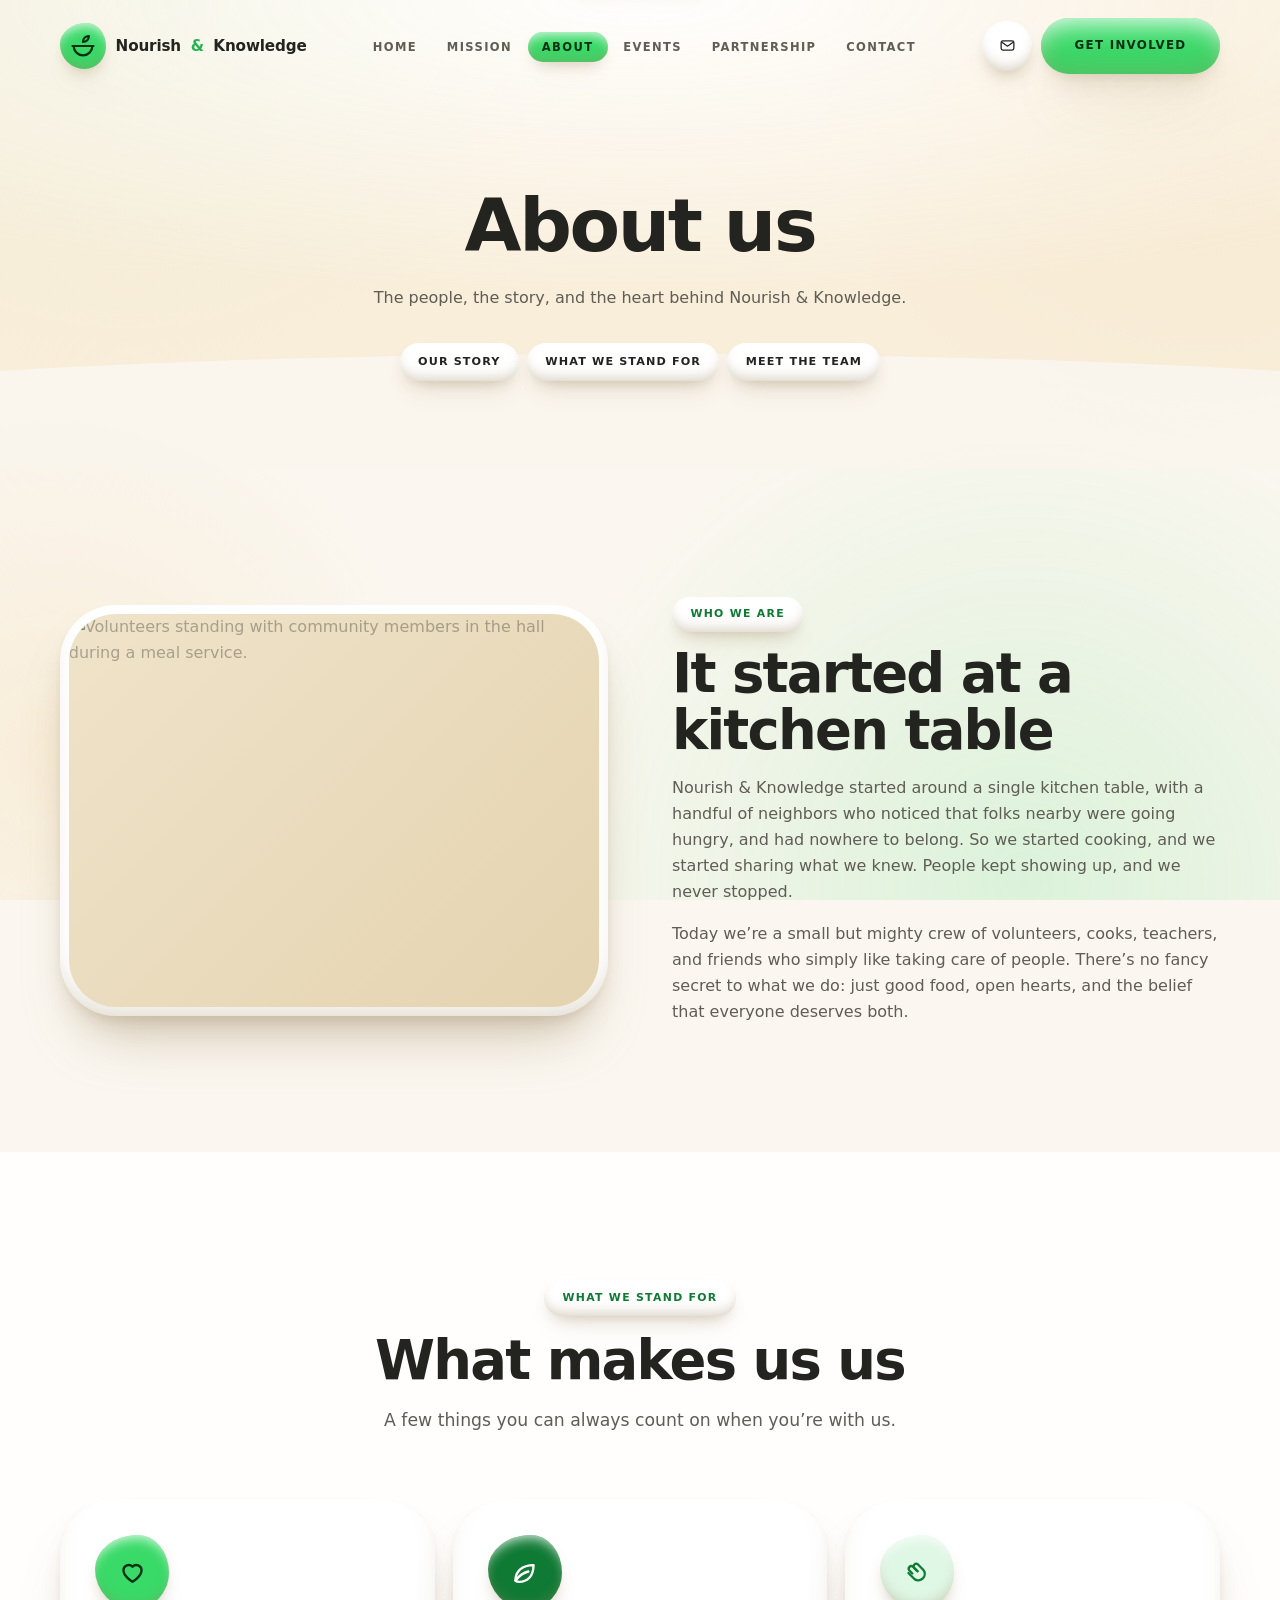
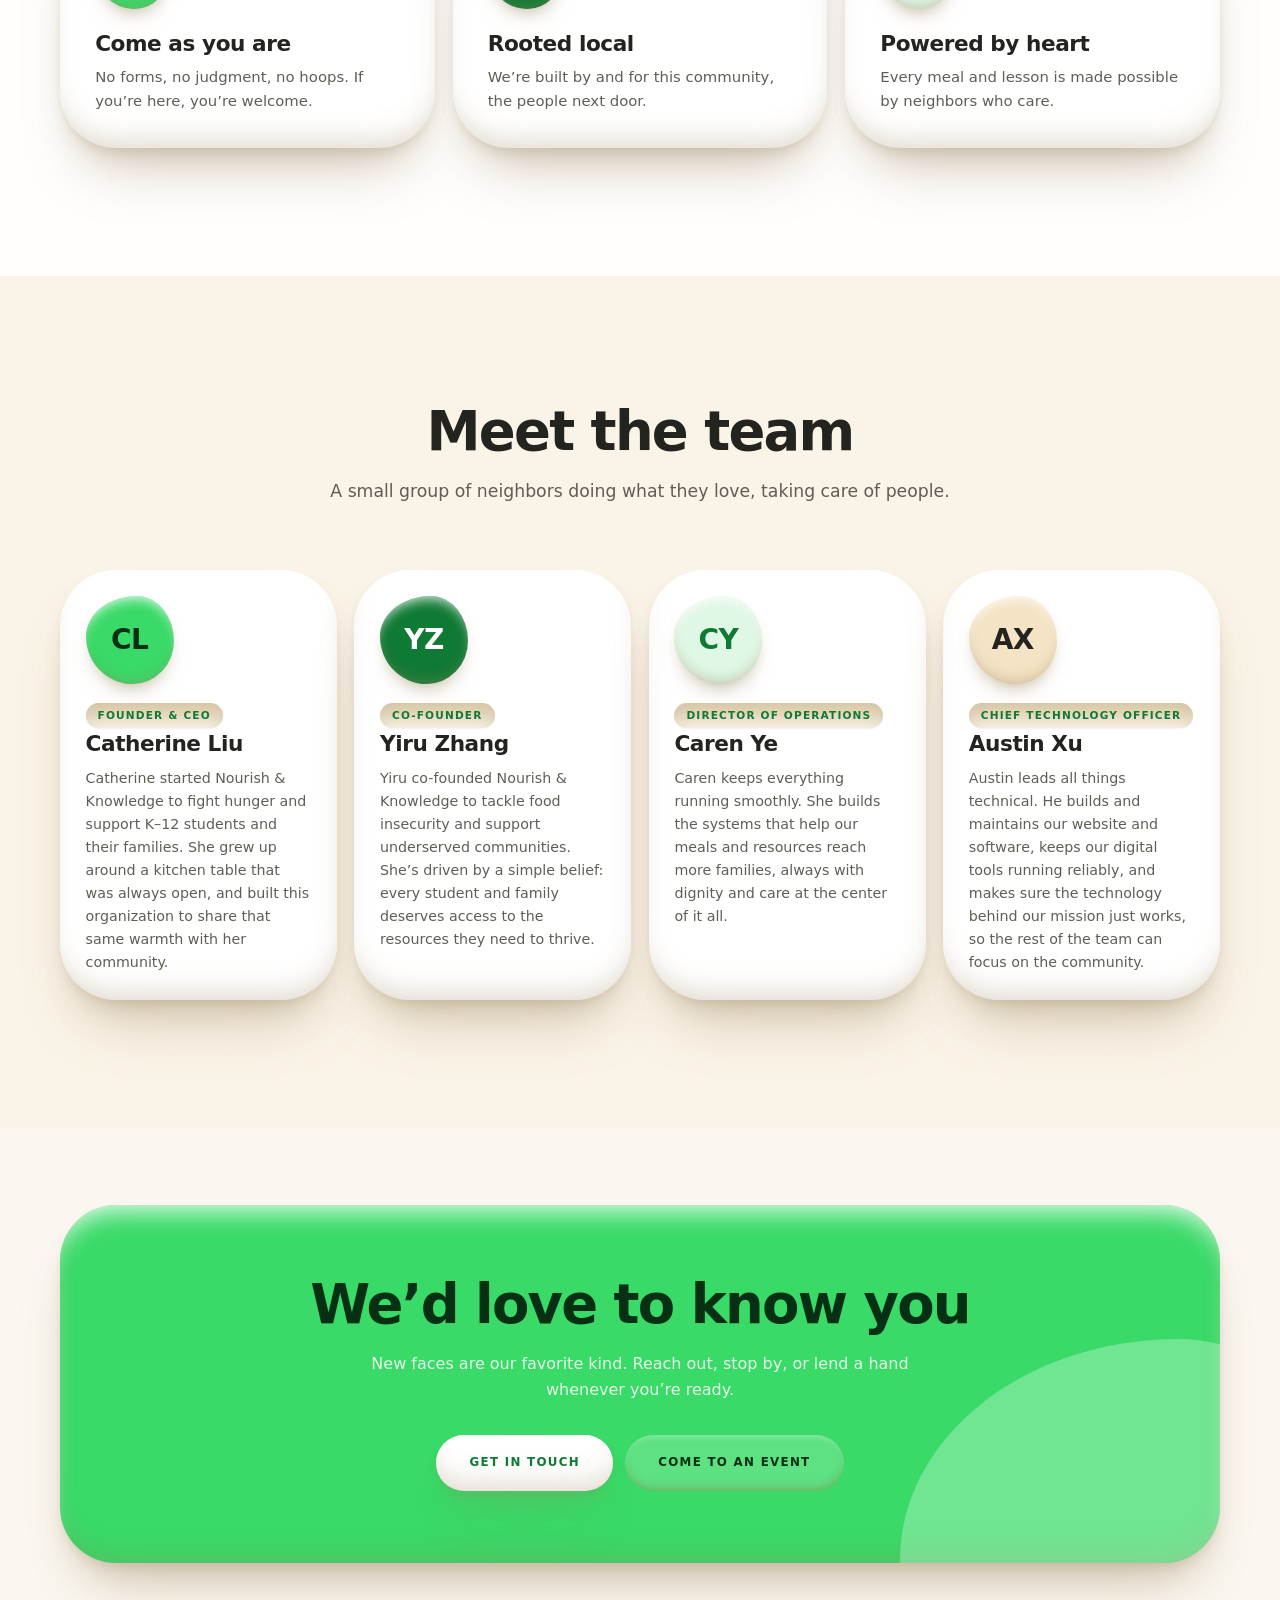
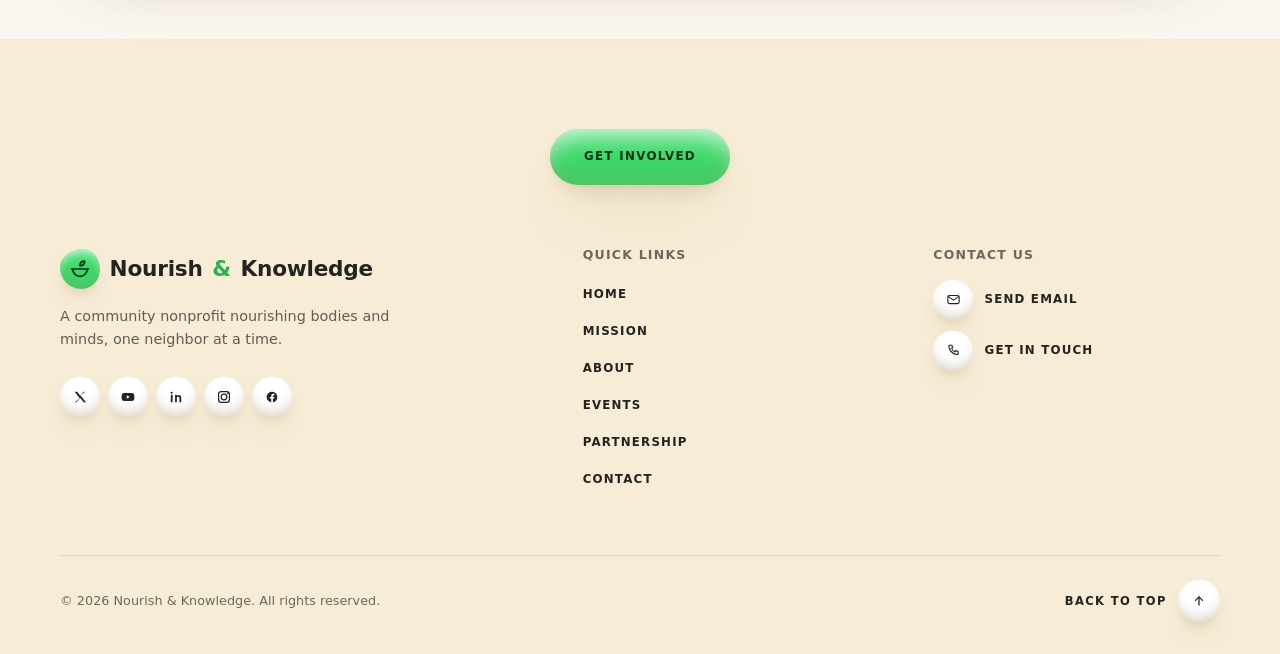
==== commit ea86db0e: "Return the palette to green and cream, and push the clay much harder The tangerine reskin went too f" ====
--- a/about.html
+++ b/about.html
@@ -1,291 +1,189 @@
 <!DOCTYPE html>
-<html lang="en">
+<html lang="en" class="no-js" id="top">
 <head>
   <meta charset="UTF-8">
-  <meta name="viewport" content="width=device-width, initial-scale=1.0">
-  <title>About &middot; Nourish &amp; Knowledge</title>
-  <meta name="description" content="The people and the story behind Nourish &amp; Knowledge.">
-  <link rel="preconnect" href="https://fonts.gstatic.com" crossorigin>
+  <meta name="viewport" content="width=device-width, initial-scale=1">
+  <meta name="description" content="The people, the story, and the heart behind Nourish and Knowledge.">
+  <meta name="theme-color" content="#FBF7F0">
+  <title>About | Nourish &amp; Knowledge</title>
+
+  <link rel="preload" href="fonts/Fredoka-var.woff2" as="font" type="font/woff2" crossorigin>
+  <link rel="preload" href="fonts/Nunito-var.woff2" as="font" type="font/woff2" crossorigin>
   <link rel="stylesheet" href="css/style.css">
+  <link rel="icon" href="data:image/svg+xml,%3Csvg xmlns='http://www.w3.org/2000/svg' viewBox='0 0 32 32'%3E%3Crect width='32' height='32' rx='11' fill='%2339DA68'/%3E%3Cg fill='none' stroke='%23063014' stroke-width='2.4' stroke-linecap='round'%3E%3Cpath d='M7 16h18'/%3E%3Cpath d='M8 16a8 8 0 0 0 16 0'/%3E%3Cpath d='M16 12c0-3 2-5 5-5 0 3-2 5-5 5Z'/%3E%3C/g%3E%3C/svg%3E">
 </head>
 <body>
 
   <a class="skip-link" href="#main">Skip to content</a>
+  <div class="scroll-progress" aria-hidden="true"></div>
 
-  <header class="site-head">
-    <div class="head-inner">
-      <a class="logo" href="index.html">
-        <span class="logo-mark" aria-hidden="true">
-          <svg viewBox="0 0 32 32" fill="none" stroke="currentColor" stroke-width="1.6" stroke-linecap="round" stroke-linejoin="round">
-            <path d="M4 16a12 12 0 0 0 24 0Z"/>
-            <path d="M2 16h28"/>
-            <path d="M11 11c2-2-2-4 0-6M16 10c2-2-2-4 0-6M21 11c2-2-2-4 0-6"/>
-          </svg>
-        </span>
-        <span class="logo-text">Nourish <em>&amp;</em> Knowledge</span>
+  <nav class="site-nav" aria-label="Main">
+    <div class="container">
+      <a class="brand" href="index.html">
+        <span class="brand-mark" aria-hidden="true"><svg viewBox="0 0 24 24" fill="none" stroke="currentColor" stroke-width="1.9" stroke-linecap="round" stroke-linejoin="round" aria-hidden="true"><path d="M3 12h18"/><path d="M4 12a8 8 0 0 0 16 0"/><path d="M12 8.5c0-3 2-5 5-5 0 3-2 5-5 5Z"/></svg></span>
+        Nourish <span class="brand-amp">&amp;</span> Knowledge
       </a>
-      <nav class="site-nav" id="primary-nav" aria-label="Primary">
-        <ul>
-          <li><a href="index.html">Home</a></li>
-          <li><a href="mission.html">Mission</a></li>
-          <li><a href="about.html">About</a></li>
-          <li><a href="events.html">Events</a></li>
-          <li><a href="partnership.html">Partnership</a></li>
-          <li><a href="contact.html">Contact</a></li>
-        </ul>
-      </nav>
-      <button class="nav-toggle" type="button" aria-label="Toggle menu" aria-expanded="false" aria-controls="primary-nav">
-        <span></span><span></span><span></span>
-      </button>
+
+      <div class="nav-panel" id="nav-panel">
+        <ul class="nav-menu"><li><a href="index.html">Home</a></li><li><a href="mission.html">Mission</a></li><li><a href="about.html">About</a></li><li><a href="events.html">Events</a></li><li><a href="partnership.html">Partnership</a></li><li><a href="contact.html">Contact</a></li></ul>
+        <a class="btn btn-primary drawer-cta" href="contact.html">Get involved</a>
+      </div>
+
+      <div class="nav-actions">
+        <a class="icon-btn" href="mailto:catherineqqliu15@gmail.com" aria-label="Email us"><svg viewBox="0 0 24 24" fill="none" stroke="currentColor" stroke-width="1.8" stroke-linecap="round" stroke-linejoin="round" aria-hidden="true"><rect x="3" y="5.5" width="18" height="13" rx="2.5"/><path d="M3.6 7l8.4 6 8.4-6"/></svg></a>
+        <a class="btn btn-primary nav-cta" href="contact.html">Get involved</a>
+        <button class="icon-btn nav-toggle" type="button" aria-expanded="false"
+                aria-controls="nav-panel" aria-label="Open menu">
+          <span class="bar" aria-hidden="true"></span>
+          <span class="bar" aria-hidden="true"></span>
+          <span class="bar" aria-hidden="true"></span>
+        </button>
+      </div>
     </div>
-    <span class="progress" aria-hidden="true"></span>
-  </header>
+  </nav>
 
   <main id="main">
-
-    <div class="page-head">
-      <p class="eyebrow">About</p>
-      <h1>It started at one kitchen table</h1>
-      <p>The people, the story, and the reason we keep setting more places.</p>
-      <div class="page-head-art" aria-hidden="true">
-        <svg viewBox="0 0 120 120" fill="none" stroke="currentColor" stroke-width="1.6" stroke-linecap="round" stroke-linejoin="round">
-          <g class="slow-spin">
-            <circle cx="60" cy="60" r="52" stroke-dasharray="2 10"/>
-            <circle cx="60" cy="60" r="34"/>
-            <circle cx="60" cy="24" r="7"/>
-            <circle cx="29" cy="78" r="7"/>
-            <circle cx="91" cy="78" r="7"/>
-          </g>
-          <circle cx="60" cy="60" r="14"/>
-        </svg>
+    <section class="page-head">
+      <div class="container">
+        <h1 data-reveal>About us</h1>
+        <p class="lead" data-reveal>The people, the story, and the heart behind Nourish &amp; Knowledge.</p>
+        <div class="jump" data-reveal><a href="#story">Our story</a><a href="#values">What we stand for</a><a href="#team">Meet the team</a></div>
       </div>
-    </div>
-
-    <section class="section narrow prose tight">
-      <p class="drop">Nourish &amp; Knowledge began with a handful of neighbors
-        who noticed that people nearby were going without food, and without
-        anywhere to land. So we cooked. We shared what we knew. People kept
-        showing up, and we never found a good reason to stop.</p>
-      <p>Today the same idea runs every program: set the table, keep it open,
-        and make sure nobody has to explain themselves to sit down.</p>
+      <div class="arc arc--bottom arc--cream" aria-hidden="true"></div>
     </section>
 
-    <section class="section">
-      <div class="section-head">
-        <div>
-          <p class="eyebrow">How we work</p>
-          <h2 class="mask">What you can count on</h2>
-        </div>
-        <p class="lead">Three commitments that hold whether you arrive to eat, to
-          cook, or to volunteer.</p>
-      </div>
-
-      <div class="grid">
-        <article class="card">
-          <div class="icon" aria-hidden="true">
-            <svg viewBox="0 0 32 32" fill="none" stroke="currentColor" stroke-width="1.5" stroke-linecap="round" stroke-linejoin="round">
-              <path d="M9 6h14v11H9Z"/>
-              <path d="M7 17h18"/>
-              <path d="M10 17v10M22 17v10"/>
-            </svg>
+    <section class="strip" id="story">
+      <div class="container">
+        <div class="split">
+          <div class="split-art" data-reveal><img class="ph" src="img/community-portrait-700.jpg" srcset="img/community-portrait-700.jpg 700w, img/community-portrait-1400.jpg 1400w" sizes="(max-width: 900px) 90vw, 45vw" width="1400" height="1050" alt="Volunteers standing with community members in the hall during a meal service." loading="lazy" decoding="async"></div>
+          <div data-reveal>
+            <span class="eyebrow">Who we are</span>
+            <h2>It started at a kitchen table</h2>
+            <p>Nourish &amp; Knowledge started around a single kitchen table, with a
+              handful of neighbors who noticed that folks nearby were going hungry, and had
+              nowhere to belong. So we started cooking, and we started sharing what we knew.
+              People kept showing up, and we never stopped.</p>
+            <p>Today we&rsquo;re a small but mighty crew of volunteers, cooks, teachers, and
+              friends who simply like taking care of people. There&rsquo;s no fancy secret to
+              what we do: just good food, open hearts, and the belief that everyone deserves
+              both.</p>
           </div>
-          <h3>A chair is always free</h3>
-          <p>No forms, no means test, no explanation required. If you are here,
-            you are welcome.</p>
-          <span class="meta">Always</span>
-        </article>
-
-        <article class="card">
-          <div class="icon" aria-hidden="true">
-            <svg viewBox="0 0 32 32" fill="none" stroke="currentColor" stroke-width="1.5" stroke-linecap="round" stroke-linejoin="round">
-              <path d="M16 29l-6-14h12Z"/>
-              <path d="M16 15V9"/>
-              <path d="M16 11c-3-2-6-1-8-4 3-2 7-1 8 4Z"/>
-              <path d="M16 11c3-2 6-1 8-4-3-2-7-1-8 4Z"/>
-            </svg>
-          </div>
-          <h3>Rooted where we live</h3>
-          <p>Built by and for this community. The families we serve are the
-            people next door.</p>
-          <span class="meta">Long Island</span>
-        </article>
-
-        <article class="card">
-          <div class="icon" aria-hidden="true">
-            <svg viewBox="0 0 32 32" fill="none" stroke="currentColor" stroke-width="1.5" stroke-linecap="round" stroke-linejoin="round">
-              <path d="M6 13h20l-2 12a3 3 0 0 1-3 2.6H11A3 3 0 0 1 8 25Z"/>
-              <path d="M3 13h26"/>
-              <path d="M16 24s-4-2.4-4-5.2a2.1 2.1 0 0 1 4-.7 2.1 2.1 0 0 1 4 .7C20 21.6 16 24 16 24Z"/>
-            </svg>
-          </div>
-          <h3>Run by volunteers</h3>
-          <p>Every meal and every lesson happens because a neighbor gave up an
-            evening for it.</p>
-          <span class="meta">Since day one</span>
-        </article>
-      </div>
-    </section>
-
-    <section class="section">
-      <div class="section-head">
-        <div>
-          <p class="eyebrow">The team</p>
-          <h2 class="mask">Who is behind this</h2>
-        </div>
-        <p class="lead">Four people who would rather be cooking than talking
-          about themselves.</p>
-      </div>
-
-      <div class="team">
-
-        <article class="team-member">
-          <span class="team-index">01</span>
-          <div class="team-art" aria-hidden="true">
-            <svg viewBox="0 0 120 120" fill="none" stroke="currentColor" stroke-width="2" stroke-linecap="round" stroke-linejoin="round">
-              <path d="M32 52h56l-5 46a8 8 0 0 1-8 7H45a8 8 0 0 1-8-7Z"/>
-              <path d="M32 52l7-13h42l7 13"/>
-              <path d="M50 39v-6a10 10 0 0 1 20 0v6"/>
-              <path d="M60 94s-11-6.6-11-14.2a5.6 5.6 0 0 1 11-2 5.6 5.6 0 0 1 11 2C71 87.4 60 94 60 94Z"/>
-            </svg>
-          </div>
-          <div class="team-bio">
-            <span class="role">Founder &amp; CEO</span>
-            <h3>Catherine Liu</h3>
-            <p>Catherine started Nourish &amp; Knowledge to fight hunger and
-              support K-12 students and their families. She grew up around a
-              kitchen table that was always open, and built this organization to
-              extend the same welcome across her community.</p>
-          </div>
-        </article>
-
-        <article class="team-member">
-          <span class="team-index">02</span>
-          <div class="team-art" aria-hidden="true">
-            <svg viewBox="0 0 120 120" fill="none" stroke="currentColor" stroke-width="2" stroke-linecap="round" stroke-linejoin="round">
-              <path d="M20 62a40 40 0 0 0 80 0Z"/>
-              <path d="M12 62h96"/>
-              <path d="M40 46c6-6-6-12 0-18M60 42c6-6-6-12 0-18M80 46c6-6-6-12 0-18"/>
-              <path d="M45 105h30"/>
-            </svg>
-          </div>
-          <div class="team-bio">
-            <span class="role">Co-Founder</span>
-            <h3>Yiru Zhang</h3>
-            <p>Yiru co-founded Nourish &amp; Knowledge to take on food insecurity
-              in underserved communities. She works from one conviction: every
-              student and family deserves access to the resources they need to
-              get through the year.</p>
-          </div>
-        </article>
-
-        <article class="team-member">
-          <span class="team-index">03</span>
-          <div class="team-art" aria-hidden="true">
-            <svg viewBox="0 0 120 120" fill="none" stroke="currentColor" stroke-width="2" stroke-linecap="round" stroke-linejoin="round">
-              <path d="M18 60h84l-8 40a8 8 0 0 1-8 6H34a8 8 0 0 1-8-6Z"/>
-              <path d="M12 60h96"/>
-              <path d="M36 60c0-14 11-24 24-24s24 10 24 24"/>
-              <circle cx="47" cy="49" r="9"/>
-              <circle cx="72" cy="52" r="7"/>
-            </svg>
-          </div>
-          <div class="team-bio">
-            <span class="role">Director of Operations</span>
-            <h3>Caren Ye</h3>
-            <p>Caren keeps the logistics honest. She builds the routing, the
-              inventory, and the schedules that get meals and resources to more
-              families each month, with dignity built into the process.</p>
-          </div>
-        </article>
-
-        <article class="team-member">
-          <span class="team-index">04</span>
-          <div class="team-art" aria-hidden="true">
-            <svg viewBox="0 0 120 120" fill="none" stroke="currentColor" stroke-width="2" stroke-linecap="round" stroke-linejoin="round">
-              <rect x="16" y="24" width="88" height="58" rx="4"/>
-              <path d="M46 100h28M60 82v18"/>
-              <path d="M42 50a18 18 0 0 0 36 0Z"/>
-              <path d="M38 50h44"/>
-              <path d="M54 42c3-3-3-6 0-9M68 42c3-3-3-6 0-9"/>
-            </svg>
-          </div>
-          <div class="team-bio">
-            <span class="role">Chief Technology Officer</span>
-            <h3>Austin Xu</h3>
-            <p>Austin runs everything technical. He builds and maintains the
-              website and internal tools, keeps them reliable, and makes sure the
-              software stays out of the way so the rest of the team can stay with
-              the community.</p>
-          </div>
-        </article>
-
-      </div>
-    </section>
-
-    <div class="stitch" aria-hidden="true">
-      <i></i>
-      <svg viewBox="0 0 24 24" fill="none" stroke="currentColor" stroke-width="1.3" stroke-linecap="round"><circle cx="12" cy="12" r="10"/><circle cx="12" cy="12" r="4"/></svg>
-      <i></i>
-    </div>
-
-    <section class="section">
-      <div class="band plate-field">
-        <div class="band-art left" aria-hidden="true">
-          <svg viewBox="0 0 120 120" fill="none" stroke="currentColor" stroke-width="2" stroke-linecap="round" stroke-linejoin="round">
-            <circle cx="60" cy="60" r="46"/>
-            <circle cx="60" cy="60" r="30"/>
-            <path d="M14 60h92"/>
-          </svg>
-        </div>
-        <div class="band-art right" aria-hidden="true">
-          <svg viewBox="0 0 120 120" fill="none" stroke="currentColor" stroke-width="2" stroke-linecap="round" stroke-linejoin="round">
-            <path d="M36 12v40M24 12v22c0 6 6 10 12 10M48 12v22c0 6-6 10-12 10M36 52v56"/>
-            <path d="M84 108V60M84 60c-8 0-12-6-12-18S78 12 84 12s12 18 12 30-4 18-12 18Z"/>
-          </svg>
-        </div>
-        <h2 class="mask">We would like to know you</h2>
-        <p>Stop by, send a note, or take a shift whenever you have one to give.</p>
-        <div class="actions">
-          <a class="btn btn-primary" href="contact.html">
-            Get in touch
-            <svg viewBox="0 0 24 24" fill="none" stroke="currentColor" stroke-width="2" stroke-linecap="round" stroke-linejoin="round" aria-hidden="true"><path d="M5 12h14M13 6l6 6-6 6"/></svg>
-          </a>
-          <a class="btn btn-secondary" href="events.html">See the calendar</a>
         </div>
       </div>
     </section>
 
+    <section class="strip strip--paper" id="values">
+      <div class="container">
+        <div class="section-head center" data-reveal>
+          <span class="eyebrow">What we stand for</span>
+          <h2>What makes us us</h2>
+          <p class="lead">A few things you can always count on when you&rsquo;re with us.</p>
+        </div>
+        <div class="grid-3" data-stagger="0.1">
+          <article class="card" data-reveal>
+            <span class="icon"><svg viewBox="0 0 24 24" fill="none" stroke="currentColor" stroke-width="1.8" stroke-linecap="round" stroke-linejoin="round" aria-hidden="true"><path d="M12 20s-7-4.2-7-9a4 4 0 0 1 7-2.6A4 4 0 0 1 19 11c0 4.8-7 9-7 9Z"/></svg></span>
+            <h3>Come as you are</h3>
+            <p>No forms, no judgment, no hoops. If you&rsquo;re here, you&rsquo;re welcome.</p>
+          </article>
+          <article class="card" data-reveal>
+            <span class="icon"><svg viewBox="0 0 24 24" fill="none" stroke="currentColor" stroke-width="1.8" stroke-linecap="round" stroke-linejoin="round" aria-hidden="true"><path d="M5 19c0-7 5-12 14-12 0 9-5 13-11 13-1.5 0-3-.4-3-1Z"/><path d="M5 19c3-4 6-6 10-7"/></svg></span>
+            <h3>Rooted local</h3>
+            <p>We&rsquo;re built by and for this community, the people next door.</p>
+          </article>
+          <article class="card" data-reveal>
+            <span class="icon"><svg viewBox="0 0 24 24" fill="none" stroke="currentColor" stroke-width="1.8" stroke-linecap="round" stroke-linejoin="round" aria-hidden="true"><path d="M8 13.5 5.6 11a2 2 0 0 1 2.8-2.8l3.6 3.6"/><path d="M12 11.8 9.4 9.2A2 2 0 0 1 12.2 6.4l4.4 4.4a5 5 0 0 1-7 7L5 13.2"/></svg></span>
+            <h3>Powered by heart</h3>
+            <p>Every meal and lesson is made possible by neighbors who care.</p>
+          </article>
+        </div>
+      </div>
+    </section>
+
+    <section class="strip strip--soft" id="team">
+      <div class="container">
+        <div class="section-head center" data-reveal>
+          <h2>Meet the team</h2>
+          <p class="lead">A small group of neighbors doing what they love, taking care of
+            people.</p>
+        </div>
+        <div class="team" data-stagger="0.08">
+          <article class="member" data-reveal>
+            <span class="member-avatar" aria-hidden="true">CL</span>
+            <span class="role">Founder &amp; CEO</span>
+            <h3>Catherine Liu</h3>
+            <p>Catherine started Nourish &amp; Knowledge to fight hunger and support K&ndash;12 students and their families. She grew up around a kitchen table that was always open, and built this organization to share that same warmth with her community.</p>
+          </article>
+          <article class="member" data-reveal>
+            <span class="member-avatar" aria-hidden="true">YZ</span>
+            <span class="role">Co-Founder</span>
+            <h3>Yiru Zhang</h3>
+            <p>Yiru co-founded Nourish &amp; Knowledge to tackle food insecurity and support underserved communities. She&rsquo;s driven by a simple belief: every student and family deserves access to the resources they need to thrive.</p>
+          </article>
+          <article class="member" data-reveal>
+            <span class="member-avatar" aria-hidden="true">CY</span>
+            <span class="role">Director of Operations</span>
+            <h3>Caren Ye</h3>
+            <p>Caren keeps everything running smoothly. She builds the systems that help our meals and resources reach more families, always with dignity and care at the center of it all.</p>
+          </article>
+          <article class="member" data-reveal>
+            <span class="member-avatar" aria-hidden="true">AX</span>
+            <span class="role">Chief Technology Officer</span>
+            <h3>Austin Xu</h3>
+            <p>Austin leads all things technical. He builds and maintains our website and software, keeps our digital tools running reliably, and makes sure the technology behind our mission just works, so the rest of the team can focus on the community.</p>
+          </article>
+        </div>
+      </div>
+    </section>
+
+    <section class="strip strip--tight">
+      <div class="container">
+        <div class="band" data-reveal>
+          <h2>We&rsquo;d love to know you</h2>
+          <p>New faces are our favorite kind. Reach out, stop by, or lend a hand whenever you&rsquo;re ready.</p>
+          <div class="hero-actions"><a class="btn btn-primary" href="contact.html">Get in touch</a><a class="btn btn-ghost" href="events.html">Come to an event</a></div>
+        </div>
+      </div>
+    </section>
   </main>
 
-  <footer>
-    <div class="footer-inner">
-      <div class="footer-brand">
-        <a class="logo" href="index.html">
-          <span class="logo-mark" aria-hidden="true">
-            <svg viewBox="0 0 32 32" fill="none" stroke="currentColor" stroke-width="1.6" stroke-linecap="round" stroke-linejoin="round">
-              <path d="M4 16a12 12 0 0 0 24 0Z"/>
-              <path d="M2 16h28"/>
-              <path d="M11 11c2-2-2-4 0-6M16 10c2-2-2-4 0-6M21 11c2-2-2-4 0-6"/>
-            </svg>
-          </span>
-          <span class="logo-text">Nourish <em>&amp;</em> Knowledge</span>
-        </a>
-        <p>A community nonprofit feeding neighbors and funding the things that
-          help students keep going.</p>
+  <footer class="site-footer">
+    <div class="container">
+      <div class="footer-top">
+        <a class="btn btn-primary" href="contact.html">Get involved</a>
       </div>
-      <nav class="footer-links" aria-label="Footer">
-        <a href="index.html">Home</a>
-        <a href="mission.html">Mission</a>
-        <a href="about.html">About</a>
-        <a href="events.html">Events</a>
-        <a href="partnership.html">Partnership</a>
-        <a href="contact.html">Contact</a>
-      </nav>
-    </div>
-    <div class="footer-rule"></div>
-    <div class="copyright">
-      <span>&copy; 2026 Nourish &amp; Knowledge</span>
-      <span>Long Island, New York</span>
+
+      <div class="footer-grid">
+        <div class="footer-brand">
+          <a class="brand" href="index.html">
+            <span class="brand-mark" aria-hidden="true"><svg viewBox="0 0 24 24" fill="none" stroke="currentColor" stroke-width="1.9" stroke-linecap="round" stroke-linejoin="round" aria-hidden="true"><path d="M3 12h18"/><path d="M4 12a8 8 0 0 0 16 0"/><path d="M12 8.5c0-3 2-5 5-5 0 3-2 5-5 5Z"/></svg></span>
+            Nourish <span class="brand-amp">&amp;</span> Knowledge
+          </a>
+          <p>A community nonprofit nourishing bodies and minds, one neighbor at a time.</p>
+          <div class="socials"><a href="#" aria-label="X"><svg viewBox="0 0 24 24" fill="currentColor" aria-hidden="true"><path d="M4 4l7.6 9.7L4.4 20h1.9l6.1-6.5L17.4 20H21l-8-10.2L20 4h-1.9l-5.6 6-4.7-6Z"/></svg></a><a href="#" aria-label="YouTube"><svg viewBox="0 0 24 24" fill="currentColor" aria-hidden="true"><path d="M21.2 8.2a2.6 2.6 0 0 0-1.8-1.8C17.8 6 12 6 12 6s-5.8 0-7.4.4A2.6 2.6 0 0 0 2.8 8.2 26 26 0 0 0 2.4 12a26 26 0 0 0 .4 3.8 2.6 2.6 0 0 0 1.8 1.8C6.2 18 12 18 12 18s5.8 0 7.4-.4a2.6 2.6 0 0 0 1.8-1.8 26 26 0 0 0 .4-3.8 26 26 0 0 0-.4-3.8ZM10.2 14.6V9.4L14.7 12Z"/></svg></a><a href="#" aria-label="LinkedIn"><svg viewBox="0 0 24 24" fill="currentColor" aria-hidden="true"><path d="M6.9 8.5H4.2V20h2.7ZM5.5 4a1.6 1.6 0 1 0 0 3.2 1.6 1.6 0 0 0 0-3.2ZM19.8 13.2c0-2.9-1.6-4.3-3.7-4.3a3.2 3.2 0 0 0-2.9 1.6V8.5H10.6V20h2.7v-6.1c0-1.6.8-2.3 1.9-2.3s1.9.7 1.9 2.3V20h2.7Z"/></svg></a><a href="#" aria-label="Instagram"><svg viewBox="0 0 24 24" fill="currentColor" aria-hidden="true"><path d="M12 6.9A5.1 5.1 0 1 0 17.1 12 5.1 5.1 0 0 0 12 6.9Zm0 8.4A3.3 3.3 0 1 1 15.3 12 3.3 3.3 0 0 1 12 15.3Zm6.5-8.6a1.2 1.2 0 1 1-1.2-1.2 1.2 1.2 0 0 1 1.2 1.2ZM16.2 3H7.8A4.8 4.8 0 0 0 3 7.8v8.4A4.8 4.8 0 0 0 7.8 21h8.4a4.8 4.8 0 0 0 4.8-4.8V7.8A4.8 4.8 0 0 0 16.2 3Zm3 13.2a3 3 0 0 1-3 3H7.8a3 3 0 0 1-3-3V7.8a3 3 0 0 1 3-3h8.4a3 3 0 0 1 3 3Z"/></svg></a><a href="#" aria-label="Facebook"><svg viewBox="0 0 24 24" fill="currentColor" aria-hidden="true"><path d="M20 12a8 8 0 1 0-9.2 7.9v-5.6H8.7V12h2.1v-1.8c0-2.1 1.2-3.2 3.1-3.2a13 13 0 0 1 1.9.2v2h-1c-1 0-1.4.7-1.4 1.4V12h2.3l-.4 2.3h-1.9v5.6A8 8 0 0 0 20 12Z"/></svg></a></div>
+        </div>
+
+        <div class="footer-col">
+          <h4>Quick links</h4>
+          <ul><li><a href="index.html">Home</a></li><li><a href="mission.html">Mission</a></li><li><a href="about.html">About</a></li><li><a href="events.html">Events</a></li><li><a href="partnership.html">Partnership</a></li><li><a href="contact.html">Contact</a></li></ul>
+        </div>
+
+        <div class="footer-col">
+          <h4>Contact us</h4>
+          <div class="contact-rows">
+            <a class="contact-row" href="mailto:catherineqqliu15@gmail.com">
+              <span class="circle"><svg viewBox="0 0 24 24" fill="none" stroke="currentColor" stroke-width="1.8" stroke-linecap="round" stroke-linejoin="round" aria-hidden="true"><rect x="3" y="5.5" width="18" height="13" rx="2.5"/><path d="M3.6 7l8.4 6 8.4-6"/></svg></span> Send email
+            </a>
+            <a class="contact-row" href="contact.html">
+              <span class="circle"><svg viewBox="0 0 24 24" fill="none" stroke="currentColor" stroke-width="1.8" stroke-linecap="round" stroke-linejoin="round" aria-hidden="true"><path d="M6.3 3.5h3l1.5 3.8-1.9 1.3a11 11 0 0 0 5.5 5.5l1.3-1.9 3.8 1.5v3a1.8 1.8 0 0 1-2 1.8A15.5 15.5 0 0 1 4.5 5.5a1.8 1.8 0 0 1 1.8-2Z"/></svg></span> Get in touch
+            </a>
+          </div>
+        </div>
+      </div>
+
+      <div class="footer-bottom">
+        <span>&copy; 2026 Nourish &amp; Knowledge. All rights reserved.</span>
+        <a class="link-arrow" href="#top">Back to top <span class="circle"><svg viewBox="0 0 24 24" fill="none" stroke="currentColor" stroke-width="2.2" stroke-linecap="round" stroke-linejoin="round" aria-hidden="true"><path d="M12 19V5"/><path d="M6 11l6-6 6 6"/></svg></span></a>
+      </div>
     </div>
   </footer>
 
--- a/css/style.css
+++ b/css/style.css
@@ -1,1586 +1,2023 @@
-@import url('https://fonts.googleapis.com/css2?family=Young+Serif&family=Familjen+Grotesk:ital,wght@0,400..700;1,400..700&display=swap');
-
-/* =========================================================
+/* ==========================================================================
    Nourish & Knowledge
-   Type    Young Serif (display) / Familjen Grotesk (text)
-   Colour  flat only, no gradients anywhere
-   ========================================================= */
+   Claymorphism. Soft pastel ground, puffy 3D surfaces, fat radii.
+   Fredoka display / Nunito text.
+   ========================================================================== */
+
+/* Fonts ------------------------------------------------------------------ */
+
+@font-face {
+  font-family: 'Fredoka';
+  src: url('../fonts/Fredoka-var.woff2') format('woff2-variations'),
+       url('../fonts/Fredoka-var.woff2') format('woff2');
+  font-weight: 300 700;
+  font-style: normal;
+  font-display: swap;
+}
+
+@font-face {
+  font-family: 'Nunito';
+  src: url('../fonts/Nunito-var.woff2') format('woff2-variations'),
+       url('../fonts/Nunito-var.woff2') format('woff2');
+  font-weight: 200 1000;
+  font-style: normal;
+  font-display: swap;
+}
+
+/* Tokens ----------------------------------------------------------------- */
 
 :root {
-  --page: #131318;
-  --page-2: #17171e;
-  --surface: #1b1b23;
-  --ink: #f3ede7;
-  --soft: #a5a0ae;
-  --faint: #6f6b79;
-  --accent: #c9ada7;
-  --accent-deep: #9a8c98;
-  --line: rgba(243, 237, 231, 0.13);
-  --line-strong: rgba(243, 237, 231, 0.3);
-
-  --step-0: 1rem;
-  --step-1: 1.0625rem;
-  --gap-xs: 0.5rem;
-  --gap-s: 0.875rem;
-  --gap-m: 1.5rem;
-  --gap-l: 2.5rem;
-  --gap-xl: clamp(2.75rem, 6vw, 4.5rem);
-  --pad-x: clamp(1.25rem, 5vw, 3rem);
-  --wrap: 1120px;
-  --wrap-narrow: 720px;
-  --head-h: 68px;
-
-  --ease: cubic-bezier(0.22, 0.68, 0.28, 1);
-  --ease-out: cubic-bezier(0.16, 1, 0.3, 1);
-}
+  /* Surfaces: cream ground, sand bands, white clay on top */
+  --sand-deep: #F4E3C4;
+  --sand: #F7E9CF;
+  --sand-soft: #FAF1E3;
+  --cream: #FBF7F0;
+  --paper: #FFFFFF;
+
+  /* Ink */
+  --ink: #23231F;
+  --ink-soft: #5F5D55;
+  /* Darkened from #8C8980: it carries small meta text (dates, sources,
+     captions) and only reached 3.5:1 on white. */
+  --ink-mute: #6B6860;
+
+  /* Accent: the original green */
+  --accent: #39DA68;
+  --accent-deep: #23B44F;
+  --accent-ink: #0F7A34;
+  --accent-soft: #DFF7E5;
+  --on-accent: #063014;
+
+  /* The blob family. Green, deep green, pale mint and cream, so icons and
+     numbers still vary without leaving the green-and-cream palette. */
+  --blob-1: var(--accent);       --blob-1-fg: var(--on-accent);   --blob-1-t: 20 120 60;
+  --blob-2: var(--accent-ink);   --blob-2-fg: #FFFFFF;            --blob-2-t: 8 70 34;
+  --blob-3: var(--accent-soft);  --blob-3-fg: var(--accent-ink);  --blob-3-t: 60 150 100;
+  --blob-4: var(--sand-deep);    --blob-4-fg: var(--ink);         --blob-4-t: 150 118 62;
+
+  /* Shadow tints as raw "R G B" triples, mixed into the clay formula */
+  --t-warm: 152 130 92;
+  --t-accent: 20 120 60;
+  --t-deep: 8 70 34;
+  --tint: var(--t-warm);
+
+  --line: rgba(35, 35, 31, .10);
+  --line-soft: rgba(35, 35, 31, .06);
+
+  /* The clay shadow, pushed hard. A wide soft drop underneath, a thick
+     white inset light across the top, and a deep tinted inset along the
+     bottom: that pairing is what makes a surface read as moulded clay
+     rather than a card with a shadow. */
+  --clay:
+    0 4px 6px rgb(var(--tint) / .09),
+    0 16px 26px -12px rgb(var(--tint) / .30),
+    0 38px 58px -24px rgb(var(--tint) / .44),
+    inset 0 -20px 30px -16px rgb(var(--tint) / .34),
+    inset 0 20px 28px -16px rgb(255 255 255 / 1);
+  --clay-hi:
+    0 6px 10px rgb(var(--tint) / .12),
+    0 26px 40px -14px rgb(var(--tint) / .34),
+    0 62px 86px -30px rgb(var(--tint) / .50),
+    inset 0 -24px 36px -16px rgb(var(--tint) / .38),
+    inset 0 24px 32px -16px rgb(255 255 255 / 1);
+  --clay-in:
+    0 1px 2px rgb(var(--tint) / .10),
+    inset 0 16px 26px -8px rgb(var(--tint) / .44),
+    inset 0 -12px 20px -10px rgb(255 255 255 / .85);
+  /* A smaller puff for pills and circles that the full formula would drown */
+  --clay-sm:
+    0 8px 16px -8px rgb(var(--tint) / .48),
+    0 16px 26px -14px rgb(var(--tint) / .34),
+    inset 0 -9px 14px -7px rgb(var(--tint) / .42),
+    inset 0 9px 13px -7px rgb(255 255 255 / .92);
+
+  --shadow-sm: var(--clay-sm);
+  --shadow-md: var(--clay);
+  --shadow-lg: var(--clay-hi);
+
+  /* Fat radii: clay has no sharp corners */
+  --r-sm: 18px;
+  --r-md: 28px;
+  --r-lg: 40px;
+  --r-xl: 56px;
+  --blob: 58% 42% 47% 53% / 46% 51% 49% 54%;
+
+  --gutter: clamp(1.15rem, 4vw, 2.5rem);
+  --measure: 1240px;
+  --nav-h: 92px;
+
+  --ease: cubic-bezier(.22, 1, .36, 1);
+  --ease-clay: cubic-bezier(.34, 1.56, .5, 1);
+
+  --font-display: 'Fredoka', ui-sans-serif, system-ui, -apple-system, 'Segoe UI', sans-serif;
+  --font-text: 'Nunito', ui-sans-serif, system-ui, -apple-system, 'Segoe UI', sans-serif;
+}
+
+/* Base ------------------------------------------------------------------- */
 
 *,
 *::before,
-*::after {
+*::after { box-sizing: border-box; }
+
+html {
+  -webkit-text-size-adjust: 100%;
+  scroll-behavior: smooth;
+  scroll-padding-top: calc(var(--nav-h) + 1rem);
+}
+
+body {
   margin: 0;
-  padding: 0;
-  box-sizing: border-box;
-}
-
-html {
-  scroll-behavior: smooth;
-  scroll-padding-top: calc(var(--head-h) + 1.5rem);
-  -webkit-text-size-adjust: 100%;
-}
-
-body {
-  font-family: 'Familjen Grotesk', 'Helvetica Neue', Arial, sans-serif;
-  font-size: var(--step-1);
-  font-weight: 400;
+  background: var(--cream);
+  color: var(--ink);
+  font-family: var(--font-text);
+  font-size: 1rem;
   line-height: 1.62;
-  color: var(--ink);
-  background: var(--page);
-  min-height: 100vh;
-  display: flex;
-  flex-direction: column;
+  -webkit-font-smoothing: antialiased;
+  -moz-osx-font-smoothing: grayscale;
   overflow-x: hidden;
-  -webkit-font-smoothing: antialiased;
-}
+}
+
+/* A fixed wash of the secondary clay colours. It sits behind every section,
+   so the translucent strips pick up a different hue down the page instead of
+   reading as one flat peach. */
+body::before {
+  content: '';
+  position: fixed;
+  inset: 0;
+  z-index: -1;
+  pointer-events: none;
+  background:
+    radial-gradient(58vw 58vw at 10% -8%, rgb(223 247 229 / .85), transparent 62%),
+    radial-gradient(52vw 52vw at 94% 6%, rgb(244 227 196 / .60), transparent 60%),
+    radial-gradient(64vw 64vw at 80% 98%, rgb(57 218 104 / .16), transparent 62%),
+    radial-gradient(50vw 50vw at 4% 84%, rgb(247 233 207 / .70), transparent 60%);
+}
+
+img,
+svg,
+canvas { display: block; max-width: 100%; }
+
+a { color: inherit; }
+
+button,
+input,
+select,
+textarea { font: inherit; color: inherit; }
 
 h1, h2, h3, h4 {
-  font-family: 'Young Serif', Georgia, serif;
-  font-weight: 400;
-  line-height: 1.08;
-  letter-spacing: -0.015em;
-  color: var(--ink);
+  font-family: var(--font-display);
+  font-weight: 800;
+  line-height: 1.04;
+  letter-spacing: -.032em;
+  margin: 0;
   text-wrap: balance;
 }
 
-p {
-  text-wrap: pretty;
-}
-
-img, svg {
-  display: block;
-  max-width: 100%;
-}
-
-::selection {
-  background: var(--accent);
-  color: var(--page);
-}
+h1 { font-size: clamp(2.9rem, 8.6vw, 6.6rem); font-weight: 900; }
+h2 { font-size: clamp(2rem, 4.6vw, 3.4rem); }
+h3 { font-size: clamp(1.12rem, 1.7vw, 1.35rem); letter-spacing: -.02em; }
+h4 { font-size: .78rem; letter-spacing: .1em; text-transform: uppercase; font-weight: 700; }
+
+p { margin: 0 0 1rem; }
+p:last-child { margin-bottom: 0; }
+
+::selection { background: var(--accent); color: var(--on-accent); }
 
 :focus-visible {
-  outline: 2px solid var(--accent);
-  outline-offset: 3px;
-  border-radius: 2px;
+  outline: 3px solid var(--accent-ink);
+  outline-offset: 4px;
+  border-radius: 10px;
 }
 
 .skip-link {
   position: absolute;
-  left: 1rem;
-  top: -4rem;
-  z-index: 300;
-  background: var(--accent);
-  color: var(--page);
-  padding: 0.6rem 1rem;
-  border-radius: 2px;
+  left: 50%;
+  top: .6rem;
+  translate: -50% -160%;
+  z-index: 200;
+  --tint: var(--t-deep);
+  background: var(--accent-ink);
+  color: #FFFFFF;
+  padding: .75rem 1.3rem;
+  border-radius: 999px;
+  box-shadow: var(--clay-sm);
+  font-size: .85rem;
   font-weight: 600;
   text-decoration: none;
-  transition: top 0.2s var(--ease);
-}
-
-.skip-link:focus {
-  top: 1rem;
-}
-
-/* ---------------------------------------------------------
-   Header
-   --------------------------------------------------------- */
-
-.site-head {
+  transition: translate .25s var(--ease);
+}
+.skip-link:focus-visible { translate: -50% 0; }
+
+.container {
+  position: relative;
+  z-index: 2; /* keeps section content clear of the decorative arcs */
+  width: 100%;
+  max-width: var(--measure);
+  margin-inline: auto;
+  padding-inline: var(--gutter);
+}
+
+.visually-hidden {
+  position: absolute;
+  width: 1px; height: 1px;
+  margin: -1px; padding: 0;
+  overflow: hidden;
+  clip-path: inset(50%);
+  white-space: nowrap;
+}
+
+/* Scroll progress -------------------------------------------------------- */
+
+.scroll-progress {
+  position: fixed;
+  inset: 0 auto auto 0;
+  height: 5px;
+  width: 100%;
+  transform-origin: 0 50%;
+  scale: 0 1;
+  background: linear-gradient(90deg, var(--accent-ink), var(--accent), var(--accent-soft));
+  z-index: 120;
+  pointer-events: none;
+}
+
+/* Navigation ------------------------------------------------------------- */
+
+.site-nav {
+  position: fixed;
+  inset: 0 0 auto 0;
+  z-index: 100;
+  height: var(--nav-h);
+  display: flex;
+  align-items: center;
+}
+
+/* The bar is the clay pill inside, not the strip itself, so it floats.
+   .container is already a stacking context (position + z-index), so the pill
+   sits behind its content on z-index -1. Positioning the children instead
+   would override the mobile nav panel's own `position: fixed`. */
+.site-nav .container::before {
+  content: '';
+  position: absolute;
+  z-index: -1;
+  inset: 0 var(--gutter);
+  border-radius: 999px;
+  background: var(--paper);
+  box-shadow: var(--clay);
+  opacity: 0;
+  scale: .98;
+  transition: opacity .35s var(--ease), scale .35s var(--ease-clay);
+}
+.site-nav.is-stuck .container::before { opacity: 1; scale: 1; }
+
+.site-nav > .container {
+  display: flex;
+  align-items: center;
+  gap: 1.25rem;
+  padding-block: .55rem;
+}
+.site-nav.is-stuck > .container { padding-inline: calc(var(--gutter) + 1.1rem); }
+
+.brand {
+  display: inline-flex;
+  align-items: center;
+  gap: .6rem;
+  font-family: var(--font-display);
+  font-weight: 800;
+  font-size: .95rem;
+  letter-spacing: -.01em;
+  text-decoration: none;
+  white-space: nowrap;
+  flex: none;
+}
+
+.brand-mark {
+  --tint: var(--t-accent);
+  width: 46px;
+  height: 46px;
+  padding: 9px;
+  display: grid;
+  place-items: center;
+  flex: none;
+  color: var(--on-accent);
+  background: var(--accent);
+  border-radius: var(--blob);
+  box-shadow: var(--clay-sm);
+  transition: transform .5s var(--ease-clay), border-radius .6s var(--ease);
+}
+.brand-mark svg { width: 100%; height: 100%; }
+.brand:hover .brand-mark {
+  transform: rotate(-8deg) scale(1.08);
+  border-radius: 42% 58% 61% 39% / 58% 41% 59% 42%;
+}
+
+.brand-amp { color: var(--accent-deep); }
+
+.nav-menu {
+  display: flex;
+  align-items: center;
+  /* The links now carry their own pill padding, so the gap between them is
+     small; the old wide gap plus that padding overflowed the bar. */
+  gap: .1rem;
+  list-style: none;
+  margin: 0 auto;
+  padding: 0;
+}
+
+.nav-menu a {
+  position: relative;
+  text-decoration: none;
+  font-size: .72rem;
+  font-weight: 600;
+  letter-spacing: .12em;
+  text-transform: uppercase;
+  color: var(--ink-soft);
+  padding: .5rem clamp(.5rem, 1.1vw, .95rem);
+  border-radius: 999px;
+  transition: color .25s var(--ease), background .25s var(--ease),
+              box-shadow .3s var(--ease);
+  white-space: nowrap;
+}
+
+.nav-menu a:hover {
+  color: var(--ink);
+  background: var(--sand);
+  box-shadow: var(--clay-in);
+}
+
+.nav-menu a[aria-current='page'] {
+  --tint: var(--t-accent);
+  color: var(--on-accent);
+  background: var(--accent);
+  box-shadow: var(--clay-sm);
+}
+
+.nav-actions {
+  display: flex;
+  align-items: center;
+  gap: .55rem;
+  flex: none;
+}
+
+/* Buttons ---------------------------------------------------------------- */
+
+.btn {
+  --btn-bg: var(--accent);
+  --btn-fg: var(--on-accent);
+  position: relative;
+  display: inline-flex;
+  align-items: center;
+  justify-content: center;
+  gap: .55rem;
+  padding: 1.15rem 2.1rem;
+  border: 0;
+  border-radius: 999px;
+  background: var(--btn-bg);
+  color: var(--btn-fg);
+  font-family: var(--font-text);
+  font-size: .74rem;
+  font-weight: 700;
+  letter-spacing: .11em;
+  text-transform: uppercase;
+  text-decoration: none;
+  cursor: pointer;
+  white-space: nowrap;
+  box-shadow: var(--clay);
+  transition: transform .3s var(--ease-clay), box-shadow .3s var(--ease),
+              background .3s var(--ease), color .3s var(--ease);
+}
+
+.btn:hover { transform: translateY(-3px); box-shadow: var(--clay-hi); }
+
+/* Clay squashes into the page rather than sliding under it. */
+.btn:active {
+  transform: translateY(2px) scale(.985);
+  box-shadow: var(--clay-in);
+}
+
+.btn-primary { --btn-bg: var(--accent); --btn-fg: var(--on-accent); --tint: var(--t-accent); }
+.btn-primary:hover { background: #FF8A52; }
+
+.btn-dark { --btn-bg: var(--accent-ink); --btn-fg: #FFFFFF; --tint: var(--t-deep); }
+.btn-dark:hover { background: #8A7BF7; }
+
+.btn-soft { --btn-bg: var(--accent-soft); --btn-fg: var(--accent-ink); }
+
+.btn-ghost {
+  --btn-bg: var(--paper);
+  --btn-fg: var(--ink);
+}
+
+/* Text link carrying a circular arrow, as in the reference sections. */
+.link-arrow {
+  display: inline-flex;
+  align-items: center;
+  gap: .7rem;
+  text-decoration: none;
+  font-size: .72rem;
+  font-weight: 700;
+  letter-spacing: .12em;
+  text-transform: uppercase;
+  color: var(--ink);
+}
+
+.link-arrow .circle {
+  width: 42px;
+  height: 42px;
+  flex: none;
+  display: grid;
+  place-items: center;
+  border-radius: 999px;
+  background: var(--paper);
+  box-shadow: var(--clay-sm);
+  transition: background .3s var(--ease), color .3s var(--ease),
+              box-shadow .3s var(--ease), rotate .3s var(--ease);
+}
+.link-arrow .circle svg { width: 14px; height: 14px; }
+
+.link-arrow:hover .circle {
+  --tint: var(--t-accent);
+  background: var(--accent);
+  color: var(--on-accent);
+  box-shadow: var(--clay-sm);
+  rotate: 45deg;
+}
+
+.icon-btn {
+  width: 50px;
+  height: 50px;
+  display: grid;
+  place-items: center;
+  padding: 0;
+  border: 0;
+  border-radius: 999px;
+  background: var(--paper);
+  color: var(--ink);
+  box-shadow: var(--clay-sm);
+  cursor: pointer;
+  transition: background .28s var(--ease), color .28s var(--ease),
+              box-shadow .28s var(--ease), transform .3s var(--ease-clay);
+}
+.icon-btn svg { width: 17px; height: 17px; }
+.icon-btn:hover {
+  --tint: var(--t-accent);
+  background: var(--accent);
+  color: var(--on-accent);
+  transform: translateY(-2px);
+}
+.icon-btn:active { box-shadow: var(--clay-in); transform: scale(.95); }
+
+/* Mobile menu trigger */
+.nav-toggle { display: none; flex-direction: column; gap: 4px; }
+.nav-toggle .bar {
+  width: 17px;
+  height: 1.8px;
+  background: currentColor;
+  border-radius: 2px;
+  transition: transform .3s var(--ease), opacity .2s var(--ease);
+}
+.nav-toggle[aria-expanded='true'] .bar:nth-child(1) { transform: translateY(5.8px) rotate(45deg); }
+.nav-toggle[aria-expanded='true'] .bar:nth-child(2) { opacity: 0; }
+.nav-toggle[aria-expanded='true'] .bar:nth-child(3) { transform: translateY(-5.8px) rotate(-45deg); }
+
+/* Eyebrow pill ----------------------------------------------------------- */
+
+.eyebrow {
+  display: inline-block;
+  padding: .55rem 1.15rem;
+  border-radius: 999px;
+  background: var(--paper);
+  color: var(--accent-ink);
+  box-shadow: var(--clay-sm);
+  font-size: .68rem;
+  font-weight: 700;
+  letter-spacing: .12em;
+  text-transform: uppercase;
+  margin-bottom: 1.1rem;
+}
+
+/* Section scaffolding ---------------------------------------------------- */
+
+.strip {
+  position: relative;
+  padding-block: clamp(4.5rem, 10vw, 8.5rem);
+}
+.strip--sand { background: rgb(247 233 207 / .78); }
+.strip--soft { background: rgb(250 241 227 / .72); }
+.strip--paper { background: rgb(255 255 255 / .82); }
+.strip--tight { padding-block: clamp(3rem, 6vw, 5rem); }
+
+.section-head { max-width: 46rem; }
+.section-head.center { margin-inline: auto; text-align: center; }
+.section-head .lead {
+  font-size: clamp(1rem, 1.35vw, 1.1rem);
+  color: var(--ink-soft);
+  margin-top: 1.1rem;
+}
+.section-head .link-arrow { margin-top: 1.6rem; }
+
+.lead { color: var(--ink-soft); }
+
+/* Wide ellipse the reference uses to transition between bands. */
+.arc {
+  position: absolute;
+  left: 50%;
+  translate: -50% 0;
+  width: 140%;
+  height: clamp(60px, 9vw, 130px);
+  pointer-events: none;
+  /* Above the section background, below its content — otherwise the curve
+     clips things like the jump-link pills sitting near a section edge. */
+  z-index: 1;
+}
+.arc--top { top: -1px; border-radius: 0 0 50% 50%; }
+.arc--bottom { bottom: -1px; border-radius: 50% 50% 0 0; }
+.arc--cream { background: rgb(251 247 240 / .85); }
+.arc--sand { background: rgb(247 233 207 / .78); }
+.arc--paper { background: rgb(255 255 255 / .82); }
+
+/* Hero ------------------------------------------------------------------- */
+
+.hero {
+  position: relative;
+  display: flex;
+  flex-direction: column;
+  min-height: 100vh;
+  min-height: 100svh;
+  padding-top: calc(var(--nav-h) + clamp(2rem, 5vw, 4rem));
+  background: radial-gradient(120% 90% at 50% 0%, rgb(255 255 255 / .9) 0%, rgb(250 241 227 / .55) 46%, rgb(244 227 196 / .6) 100%);
+  overflow: hidden;
+}
+
+.hero-inner {
+  flex: 1;
+  display: flex;
+  flex-direction: column;
+  text-align: center;
+}
+
+/* The auto margins above the headline and the strip centre the block of
+   copy in whatever space is left over, keeping the strip on the fold. */
+.hero h1 {
+  margin: auto auto 0;
+  max-width: 22ch;
+  text-wrap: initial; /* the line break is placed by hand, around the pill */
+}
+
+/* Rounded photo slot sitting inline inside the headline. */
+.hero-pill {
+  display: inline-block;
+  vertical-align: middle;
+  width: clamp(96px, 15vw, 220px);
+  height: clamp(58px, 8.6vw, 110px);
+  border-radius: 999px;
+  overflow: hidden;
+  margin-inline: .12em;
+  translate: 0 -.06em;
+  box-shadow: var(--clay);
+}
+.hero-pill img { width: 100%; height: 100%; object-fit: cover; }
+
+.hero h1 em {
+  font-style: normal;
+  color: var(--accent-deep);
+}
+
+.hero-lead {
+  max-width: 34rem;
+  margin: 1.6rem auto 0;
+  color: var(--ink-soft);
+  font-size: clamp(1rem, 1.4vw, 1.12rem);
+}
+
+.hero-actions {
+  display: flex;
+  flex-wrap: wrap;
+  gap: .7rem;
+  justify-content: center;
+  margin-top: 2.1rem;
+}
+
+/* Hero footer strip: pillar marquee + scroll cue. */
+.hero-strip {
+  position: relative;
+  margin-top: auto;
+  display: grid;
+  grid-template-columns: auto minmax(0, 1fr) auto;
+  align-items: center;
+  gap: 1.5rem;
+  padding-block: 1.4rem;
+}
+
+/* A sunken clay rule in place of the old hairline border. */
+.hero-strip::before {
+  content: '';
+  position: absolute;
+  inset: 0 0 auto 0;
+  height: 5px;
+  border-radius: 999px;
+  background: var(--sand);
+  box-shadow: var(--clay-in);
+}
+
+.strip-tag {
+  display: inline-flex;
+  align-items: center;
+  gap: .6rem;
+  font-size: .68rem;
+  font-weight: 700;
+  letter-spacing: .12em;
+  text-transform: uppercase;
+  color: var(--ink-soft);
+  white-space: nowrap;
+}
+.strip-tag .sq {
+  width: 32px; height: 32px;
+  flex: none;
+  display: grid; place-items: center;
+  border-radius: 11px;
+  background: var(--paper);
+  box-shadow: var(--clay-sm);
+}
+.strip-tag .sq svg { width: 14px; height: 14px; }
+
+.marquee {
+  overflow: hidden;
+  -webkit-mask-image: linear-gradient(90deg, transparent, #000 8%, #000 92%, transparent);
+  mask-image: linear-gradient(90deg, transparent, #000 8%, #000 92%, transparent);
+}
+.marquee-track {
+  display: flex;
+  width: max-content;
+  gap: 3rem;
+  animation: marquee 26s linear infinite;
+}
+.marquee:hover .marquee-track { animation-play-state: paused; }
+.marquee-track span {
+  font-family: var(--font-display);
+  font-size: clamp(.95rem, 1.5vw, 1.2rem);
+  font-weight: 800;
+  letter-spacing: -.02em;
+  color: var(--ink-soft);
+  white-space: nowrap;
+}
+.marquee-track span::after {
+  content: '\00a0\00a0\2022';
+  color: var(--accent-deep);
+}
+
+@keyframes marquee {
+  to { transform: translateX(-50%); }
+}
+
+.scroll-cue {
+  display: inline-flex;
+  align-items: center;
+  gap: .7rem;
+  text-decoration: none;
+  font-size: .68rem;
+  font-weight: 700;
+  letter-spacing: .12em;
+  text-transform: uppercase;
+  color: var(--ink-soft);
+  white-space: nowrap;
+}
+.scroll-cue .circle {
+  width: 36px; height: 36px;
+  flex: none;
+  display: grid; place-items: center;
+  border-radius: 999px;
+  background: var(--paper);
+  box-shadow: var(--clay-sm);
+  animation: bob 2.4s var(--ease) infinite;
+  transition: background .3s var(--ease), color .3s var(--ease);
+}
+.scroll-cue .circle svg { width: 14px; height: 14px; }
+.scroll-cue:hover .circle {
+  --tint: var(--t-accent);
+  background: var(--accent);
+  color: var(--on-accent);
+}
+
+@keyframes bob {
+  0%, 100% { transform: translateY(0); }
+  50% { transform: translateY(4px); }
+}
+
+/* Placeholder art -------------------------------------------------------- */
+/* Stands in for photography. Replace a `.ph` element with an <img> when real
+   photos are available; every slot is already the right aspect ratio. */
+
+.ph {
+  position: relative;
+  display: block;
+  width: 100%;
+  height: 100%;
+  background: linear-gradient(135deg, #EFE3C9 0%, #E4D3B0 100%);
+  color: rgba(35, 35, 31, .34);
+  overflow: hidden;
+}
+/* A real photograph dropped into any slot fills it the same way. */
+.ph > img,
+img.ph { width: 100%; height: 100%; object-fit: cover; display: block; }
+.ph svg {
+  position: absolute;
+  inset: 50% auto auto 50%;
+  translate: -50% -50%;
+  width: 46%;
+  height: 46%;
+  max-width: 116px;
+  max-height: 116px;
+}
+/* The headline slot is a focal point, so it carries more contrast. */
+.hero-pill .ph {
+  background: linear-gradient(135deg, #CDEDD6 0%, #AEDDBC 100%);
+  color: rgba(35, 35, 31, .44);
+}
+
+.ph--sage { background: linear-gradient(135deg, #DDEFDD 0%, #C9E6CE 100%); }
+.ph--clay { background: linear-gradient(135deg, #F6EEDC 0%, #EBDCBE 100%); }
+.ph--mint { background: linear-gradient(135deg, #DFF7E5 0%, #BFEFCF 100%); }
+.ph--stone { background: linear-gradient(135deg, #ECE7DD 0%, #DED7C9 100%); }
+
+/* Cards ------------------------------------------------------------------ */
+
+.grid-3 {
+  display: grid;
+  grid-template-columns: repeat(auto-fit, minmax(min(100%, 17rem), 1fr));
+  gap: 1.1rem;
+  margin-top: clamp(2.5rem, 5vw, 4rem);
+}
+
+.card {
+  position: relative;
+  display: flex;
+  flex-direction: column;
+  padding: 2.2rem;
+  border-radius: var(--r-xl);
+  background: var(--paper);
+  box-shadow: var(--clay);
+  text-decoration: none;
+  transition: transform .4s var(--ease-clay), box-shadow .4s var(--ease);
+}
+
+.card:hover { transform: translateY(-7px); box-shadow: var(--clay-hi); }
+
+/* Only cards that carry a footer need the tall body that pushes it down. */
+.card:has(.card-foot) { min-height: 21rem; }
+
+/* Each icon is its own little clay blob, cycling through the palette. */
+.card .icon {
+  --tint: var(--blob-1-t);
+  width: 74px; height: 74px;
+  display: grid; place-items: center;
+  border-radius: var(--blob);
+  background: var(--blob-1);
+  color: var(--blob-1-fg);
+  box-shadow: var(--clay-sm);
+  margin-bottom: auto;
+  transition: transform .5s var(--ease-clay), border-radius .6s var(--ease);
+}
+.card .icon svg { width: 31px; height: 31px; }
+.card:nth-child(2) .icon { --tint: var(--blob-2-t); background: var(--blob-2); color: var(--blob-2-fg); }
+.card:nth-child(3) .icon { --tint: var(--blob-3-t); background: var(--blob-3); color: var(--blob-3-fg); }
+.card:nth-child(4) .icon { --tint: var(--blob-4-t); background: var(--blob-4); color: var(--blob-4-fg); }
+.card:hover .icon {
+  transform: rotate(-9deg) scale(1.07);
+  border-radius: 42% 58% 61% 39% / 58% 41% 59% 42%;
+}
+
+.card h3 { margin-top: 1.5rem; }
+.card p {
+  margin-top: .6rem;
+  font-size: .93rem;
+  color: var(--ink-soft);
+}
+
+.card-foot {
+  display: flex;
+  align-items: center;
+  justify-content: space-between;
+  gap: 1rem;
+  margin-top: 1.5rem;
+}
+
+.tags { display: flex; flex-wrap: wrap; gap: .55rem; }
+.tag {
+  font-size: .72rem;
+  font-weight: 600;
+  color: var(--ink-mute);
+}
+.tag::before { content: '#'; color: var(--accent-deep); margin-right: .15em; }
+.tag { padding: .25rem .7rem; border-radius: 999px; background: var(--sand); box-shadow: var(--clay-in); }
+
+/* Circular arrow that fills with the accent on card hover. */
+.card-go {
+  width: 42px; height: 42px;
+  flex: none;
+  display: grid; place-items: center;
+  border-radius: 999px;
+  background: var(--sand);
+  color: var(--ink);
+  box-shadow: var(--clay-in);
+  transition: background .35s var(--ease), color .35s var(--ease),
+              box-shadow .35s var(--ease), rotate .35s var(--ease);
+}
+.card-go svg { width: 15px; height: 15px; }
+.card:hover .card-go {
+  --tint: var(--t-accent);
+  background: var(--accent);
+  color: var(--on-accent);
+  box-shadow: var(--clay-sm);
+  rotate: 45deg;
+}
+
+/* Impact counter --------------------------------------------------------- */
+
+/* The section pins to the viewport and each screen of scroll swaps the
+   statistic, so the reader sets the pace. `overflow: clip` rather than
+   `hidden`: hidden would make this a scroll container and the sticky stage
+   inside would never stick. */
+
+.impact {
+  position: relative;
+  background: rgb(247 233 207 / .62);
+  overflow: clip;
+}
+
+/* Only a pinned section drops its padding: the stage supplies its own. A
+   plain .impact section keeps the normal .strip rhythm, so markup without a
+   track still sits clear of the arcs. */
+.impact:has(.impact-track) { padding-block: 0; }
+
+.impact-track {
+  --steps: 4;
+  --step-scroll: 68vh;
+  position: relative;
+  height: calc(100vh + (var(--steps) - 1) * var(--step-scroll));
+}
+
+.impact-stage {
   position: sticky;
   top: 0;
-  z-index: 200;
-  background: rgba(19, 19, 24, 0.82);
-  backdrop-filter: blur(14px) saturate(1.2);
-  border-bottom: 1px solid var(--line);
-}
-
-.head-inner {
-  max-width: var(--wrap);
-  margin: 0 auto;
-  padding: 0 var(--pad-x);
-  height: var(--head-h);
-  display: flex;
-  align-items: center;
-  justify-content: space-between;
-  gap: var(--gap-m);
-}
-
-.logo {
-  display: inline-flex;
-  align-items: center;
-  gap: 0.6rem;
-  text-decoration: none;
-  color: var(--ink);
-  font-family: 'Young Serif', Georgia, serif;
-  font-size: 1.18rem;
-  letter-spacing: -0.01em;
-  white-space: nowrap;
-}
-
-.logo-mark {
-  width: 30px;
-  height: 30px;
-  flex: 0 0 30px;
-  color: var(--accent);
-}
-
-.logo-mark svg {
-  width: 100%;
-  height: 100%;
-  overflow: visible;
-}
-
-.logo:hover .logo-mark {
-  animation: bowl-tip 0.7s var(--ease);
-}
-
-@keyframes bowl-tip {
-  35% { transform: rotate(-9deg) translateY(-2px); }
-  70% { transform: rotate(5deg); }
-  100% { transform: none; }
-}
-
-.logo em {
-  font-style: normal;
-  color: var(--accent);
-}
-
-.site-nav ul {
-  list-style: none;
-  display: flex;
-  align-items: center;
-  gap: 0.15rem;
-}
-
-.site-nav a {
+  min-height: 100vh;
+  min-height: 100svh;
+  display: grid;
+  align-content: center;
+  padding-block: calc(var(--nav-h) + clamp(1.5rem, 4vw, 3rem)) clamp(2.5rem, 6vw, 4.5rem);
+}
+
+.impact-figure {
   position: relative;
-  display: block;
-  padding: 0.45rem 0.75rem;
-  font-size: 0.925rem;
-  font-weight: 500;
-  color: var(--soft);
-  text-decoration: none;
-  transition: color 0.25s var(--ease);
-}
-
-.site-nav a::after {
-  content: "";
-  position: absolute;
-  left: 0.75rem;
-  right: 0.75rem;
-  bottom: 0.15rem;
-  height: 1px;
-  background: var(--accent);
-  transform: scaleX(0);
-  transform-origin: left;
-  transition: transform 0.4s var(--ease-out);
-}
-
-.site-nav a:hover {
-  color: var(--ink);
-}
-
-.site-nav a:hover::after,
-.site-nav a.active::after {
-  transform: scaleX(1);
-}
-
-.site-nav a.active {
-  color: var(--ink);
-}
-
-.nav-toggle {
-  display: none;
-  position: relative;
-  width: 42px;
-  height: 42px;
-  border: 1px solid var(--line);
-  border-radius: 2px;
-  background: none;
-  color: var(--ink);
-  cursor: pointer;
-  padding: 0;
-}
-
-/* Bars are pinned to the centre so they cross cleanly when rotated. */
-.nav-toggle span {
-  position: absolute;
-  left: 50%;
-  top: 50%;
-  width: 18px;
-  height: 1px;
-  margin-left: -9px;
-  background: currentColor;
-  transition: transform 0.4s var(--ease), opacity 0.2s linear;
-}
-
-.nav-toggle span:nth-child(1) { transform: translateY(-5px); }
-.nav-toggle span:nth-child(3) { transform: translateY(5px); }
-
-.nav-open .nav-toggle span:nth-child(1) { transform: rotate(45deg); }
-.nav-open .nav-toggle span:nth-child(2) { opacity: 0; }
-.nav-open .nav-toggle span:nth-child(3) { transform: rotate(-45deg); }
-
-/* Reading progress hairline */
-.progress {
-  position: absolute;
-  left: 0;
-  bottom: -1px;
-  height: 1px;
-  width: 100%;
-  transform: scaleX(0);
-  transform-origin: left;
-  background: var(--accent);
-}
-
-/* ---------------------------------------------------------
-   Layout
-   --------------------------------------------------------- */
-
-main {
-  flex: 1 0 auto;
-  width: 100%;
-}
-
-.section {
-  max-width: var(--wrap);
-  margin: 0 auto;
-  padding: var(--gap-xl) var(--pad-x);
-}
-
-/* Narrow columns stay flush with the left edge of every other section. */
-.section.narrow > * {
-  max-width: var(--wrap-narrow);
-}
-
-.section.tight {
-  padding-top: clamp(2rem, 4vw, 3rem);
-}
-
-.section-head {
-  display: grid;
-  grid-template-columns: minmax(0, 1fr) minmax(0, 1fr);
-  gap: var(--gap-m) var(--gap-l);
-  align-items: end;
-  padding-bottom: var(--gap-l);
-  border-bottom: 1px solid var(--line);
-  margin-bottom: var(--gap-l);
-}
-
-.section-head h2 {
-  font-size: clamp(2rem, 4.6vw, 3.1rem);
-  margin: 0.4rem 0 0;
-}
-
-.section-head .lead {
-  color: var(--soft);
-  font-size: 1.05rem;
-  max-width: 46ch;
-}
-
-.eyebrow {
-  display: inline-flex;
-  align-items: center;
-  gap: 0.55rem;
-  font-size: 0.72rem;
-  font-weight: 600;
-  letter-spacing: 0.18em;
-  text-transform: uppercase;
-  color: var(--accent);
-}
-
-.eyebrow::before {
-  content: "";
-  width: 26px;
-  height: 1px;
-  background: var(--accent);
-}
-
-/* Plate texture, used to fill otherwise empty areas */
-.plate-field {
-  position: relative;
-}
-
-.plate-field::before {
-  content: "";
+  min-height: clamp(11rem, 22vw, 17rem);
+  margin-top: clamp(1.5rem, 4vw, 3rem);
+}
+
+.impact-item {
   position: absolute;
   inset: 0;
+  display: grid;
+  align-content: center;
+  justify-items: center;
+  text-align: center;
+  gap: .5rem;
+  opacity: 0;
+  translate: 0 22px;
+  transition: opacity .6s var(--ease), translate .6s var(--ease);
   pointer-events: none;
-  background-image: url("data:image/svg+xml,%3Csvg xmlns='http://www.w3.org/2000/svg' width='72' height='72' viewBox='0 0 72 72'%3E%3Cg fill='none' stroke='%23f3ede7' stroke-opacity='0.075'%3E%3Ccircle cx='36' cy='36' r='11'/%3E%3Ccircle cx='36' cy='36' r='4'/%3E%3C/g%3E%3C/svg%3E");
-  background-position: center;
-  opacity: 0.85;
-}
-
-.plate-field > * {
-  position: relative;
-}
-
-/* ---------------------------------------------------------
-   Hero
-   --------------------------------------------------------- */
-
-.hero {
-  position: relative;
-  min-height: calc(100svh - var(--head-h));
+}
+.impact-item.is-active {
+  opacity: 1;
+  translate: 0 0;
+  pointer-events: auto;
+}
+
+.impact-num {
+  font-family: var(--font-display);
+  font-weight: 900;
+  font-size: clamp(3.2rem, 10.5vw, 8.5rem);
+  line-height: .92;
+  letter-spacing: -.045em;
+  color: var(--accent);
+}
+
+.impact-label {
+  font-size: clamp(.95rem, 1.4vw, 1.05rem);
+  font-weight: 600;
+  color: var(--ink);
+  max-width: 30rem;
+  margin-inline: auto;
+}
+
+.impact-dots {
+  display: flex;
+  justify-content: center;
+  gap: .1rem;
+  margin-top: clamp(1.5rem, 3vw, 2.5rem);
+}
+
+/* The dot is drawn by ::before so the button itself can stay a comfortable
+   tap target without changing how small the dot looks. */
+.impact-dots button {
+  min-width: 30px;
+  height: 30px;
   display: grid;
   place-items: center;
-  padding: clamp(3rem, 9vh, 6rem) var(--pad-x) clamp(5rem, 10vh, 7rem);
+  padding: 0 .3rem;
+  border: 0;
+  background: none;
+  cursor: pointer;
+}
+.impact-dots button::before {
+  content: '';
+  display: block;
+  width: 8px;
+  height: 8px;
+  border-radius: 999px;
+  background: var(--sand-deep);
+  box-shadow: var(--clay-in);
+  transition: background .3s var(--ease), width .3s var(--ease), box-shadow .3s var(--ease);
+}
+.impact-dots button:hover::before { background: var(--accent-soft); }
+.impact-dots button.is-active::before {
+  --tint: var(--t-accent);
+  background: var(--accent);
+  box-shadow: var(--clay-sm);
+  width: 26px;
+}
+
+.impact-foot {
+  display: flex;
+  flex-direction: column;
+  align-items: center;
+  gap: .9rem;
+  margin: clamp(1.5rem, 3vw, 2.25rem) 0 0;
+  text-align: center;
+}
+
+/* The cue only makes sense while there is still track left to scroll. */
+.impact-cue {
+  display: inline-flex;
+  align-items: center;
+  gap: .4rem;
+  font-size: .72rem;
+  font-weight: 700;
+  letter-spacing: .12em;
+  text-transform: uppercase;
+  color: var(--ink-mute);
+  transition: opacity .4s var(--ease);
+}
+.impact-cue svg {
+  width: 15px;
+  height: 15px;
+  animation: cue-nudge 1.9s var(--ease) infinite;
+}
+.impact-track.is-final .impact-cue { opacity: 0; }
+
+@keyframes cue-nudge {
+  0%, 100% { translate: 0 -2px; }
+  50%      { translate: 0 3px; }
+}
+
+/* Without JS the panels never get switched, so show them as a plain list
+   rather than a tall empty pinned section. */
+.no-js .impact-track { height: auto; }
+.no-js .impact-stage { position: static; min-height: 0; }
+.no-js .impact-figure {
+  min-height: 0;
+  display: grid;
+  gap: clamp(2rem, 5vw, 3.5rem);
+}
+.no-js .impact-item {
+  position: static;
+  opacity: 1;
+  translate: none;
+  pointer-events: auto;
+}
+.no-js .impact-dots,
+.no-js .impact-cue { display: none; }
+
+@media (prefers-reduced-motion: reduce) {
+  .impact-cue svg { animation: none; }
+}
+
+/* Split ------------------------------------------------------------------ */
+
+.split {
+  display: grid;
+  grid-template-columns: repeat(auto-fit, minmax(min(100%, 20rem), 1fr));
+  gap: clamp(2rem, 5vw, 4.5rem);
+  align-items: center;
+}
+
+.split-art {
+  aspect-ratio: 4 / 3;
+  padding: .55rem;
+  border-radius: var(--r-xl);
+  background: var(--paper);
+  box-shadow: var(--clay);
+}
+.split-art .ph,
+.split-art img { border-radius: calc(var(--r-xl) - .55rem); }
+
+.split .eyebrow { margin-bottom: .9rem; }
+.split p { color: var(--ink-soft); margin-top: 1rem; }
+.split .btn { margin-top: 1.8rem; }
+
+/* Pledge / involvement card --------------------------------------------- */
+
+.pledge-wrap {
+  position: relative;
+  background: linear-gradient(180deg, rgb(250 241 227 / .55), rgb(247 233 207 / .7));
+  overflow: hidden;
+}
+
+/* Soft blobs behind the card, echoing the reference. */
+.pledge-wrap::before,
+.pledge-wrap::after {
+  content: '';
+  position: absolute;
+  border-radius: 50%;
+  /* Radial rather than flat, so the blob fades out instead of showing a rim. */
+  background: radial-gradient(circle, rgba(255, 255, 255, .6) 0%, rgba(255, 255, 255, 0) 70%);
+  pointer-events: none;
+}
+.pledge-wrap::before { width: 34rem; height: 34rem; left: -12rem; bottom: -14rem; }
+.pledge-wrap::after { width: 26rem; height: 26rem; right: -9rem; top: -8rem; }
+
+.pledge {
+  position: relative;
+  z-index: 1;
+  max-width: 34rem;
+  margin-inline: auto;
+  padding: clamp(1.6rem, 3.4vw, 2.4rem);
+  background: var(--paper);
+  border-radius: var(--r-xl);
+  box-shadow: var(--clay);
+}
+
+.pledge h2 {
+  font-size: clamp(1.3rem, 2.2vw, 1.6rem);
+  text-align: center;
+}
+
+/* One-off / monthly switch */
+.switch-row {
+  display: flex;
+  align-items: center;
+  justify-content: center;
+  gap: .8rem;
+  margin-top: 1.1rem;
+  font-size: .85rem;
+  font-weight: 500;
+  color: var(--ink-mute);
+}
+.switch-row .on { color: var(--ink); font-weight: 600; }
+
+.switch {
+  position: relative;
+  width: 52px; height: 28px;
+  flex: none;
+  padding: 0;
+  border: 0;
+  border-radius: 999px;
+  background: var(--sand);
+  box-shadow: var(--clay-in);
+  cursor: pointer;
+  transition: background .3s var(--ease);
+}
+.switch::after {
+  content: '';
+  position: absolute;
+  top: 3px; left: 3px;
+  width: 22px; height: 22px;
+  border-radius: 999px;
+  background: var(--accent);
+  --tint: var(--t-accent);
+  box-shadow: var(--clay-sm);
+  transition: translate .3s var(--ease-clay);
+}
+.switch[aria-checked='true'] { background: var(--accent-soft); }
+.switch[aria-checked='true']::after { translate: 24px 0; }
+
+.field {
+  display: flex;
+  align-items: center;
+  gap: .6rem;
+  margin-top: 1.2rem;
+  padding: .3rem .3rem .3rem 1.2rem;
+  border-radius: 999px;
+  background: var(--sand);
+  box-shadow: var(--clay-in);
+  transition: box-shadow .25s var(--ease), background .25s var(--ease);
+}
+.field:focus-within {
+  --tint: var(--t-accent);
+  background: var(--sand-soft);
+  box-shadow: var(--clay-in);
+}
+
+.field input,
+.field select {
+  flex: 1;
+  min-width: 0;
+  padding: .7rem 0;
+  border: 0;
+  background: none;
+  outline: none;
+  font-size: .95rem;
+}
+.field select {
+  flex: none;
+  padding: .6rem .9rem;
+  border-radius: 999px;
+  background: var(--paper);
+  border: 0;
+  box-shadow: var(--clay-sm);
+  font-size: .82rem;
+  font-weight: 600;
+  cursor: pointer;
+}
+
+.chips {
+  display: grid;
+  grid-template-columns: repeat(4, 1fr);
+  gap: .5rem;
+  margin-top: .6rem;
+}
+.chip {
+  padding: .7rem .2rem;
+  border: 0;
+  border-radius: 999px;
+  background: var(--paper);
+  box-shadow: var(--clay-sm);
+  font-size: .9rem;
+  font-weight: 700;
+  cursor: pointer;
+  transition: background .25s var(--ease), color .25s var(--ease),
+              box-shadow .25s var(--ease), transform .3s var(--ease-clay);
+}
+.chip:hover { transform: translateY(-2px); }
+.chip:active { box-shadow: var(--clay-in); transform: translateY(1px); }
+.chip.is-active {
+  --tint: var(--t-accent);
+  background: var(--accent);
+  color: var(--on-accent);
+  box-shadow: var(--clay-sm);
+}
+
+.check {
+  display: flex;
+  align-items: center;
+  gap: .65rem;
+  margin-top: 1.1rem;
+  font-size: .88rem;
+  cursor: pointer;
+  user-select: none;
+}
+.check input {
+  appearance: none;
+  -webkit-appearance: none;
+  width: 21px; height: 21px;
+  flex: none;
+  margin: 0;
+  border: 0;
+  border-radius: 8px;
+  background: var(--sand);
+  box-shadow: var(--clay-in);
+  cursor: pointer;
+  transition: background .2s var(--ease), box-shadow .2s var(--ease);
+}
+.check input:checked {
+  background: var(--accent) url("data:image/svg+xml,%3Csvg xmlns='http://www.w3.org/2000/svg' viewBox='0 0 24 24' fill='none' stroke='%23FFFDFA' stroke-width='3.4' stroke-linecap='round' stroke-linejoin='round'%3E%3Cpath d='M4 12.5l5.2 5.2L20 7'/%3E%3C/svg%3E") center / 13px no-repeat;
+  --tint: var(--t-accent);
+  box-shadow: var(--clay-sm);
+}
+
+.pledge-actions {
+  display: grid;
+  grid-template-columns: 1fr 1fr;
+  gap: .5rem;
+  margin-top: 1.4rem;
+}
+.pledge-actions .btn { width: 100%; }
+
+.pledge-note {
+  margin-top: 1rem;
+  font-size: .78rem;
+  color: var(--ink-mute);
+  text-align: center;
+}
+
+.pledge-below {
+  position: relative;
+  z-index: 1;
+  display: flex;
+  justify-content: center;
+  margin-top: 2.2rem;
+}
+
+/* Steps ------------------------------------------------------------------ */
+
+.steps {
+  display: grid;
+  grid-template-columns: repeat(auto-fit, minmax(min(100%, 13rem), 1fr));
+  gap: 1rem;
+  margin-top: clamp(2.5rem, 5vw, 4rem);
+  counter-reset: step;
+}
+
+.step {
+  position: relative;
+  padding: 2rem 1.8rem;
+  border-radius: var(--r-xl);
+  background: var(--paper);
+  box-shadow: var(--clay);
+  transition: transform .35s var(--ease-clay), box-shadow .35s var(--ease);
+}
+.step:hover { transform: translateY(-6px); box-shadow: var(--clay-hi); }
+
+/* The step number is a clay blob rather than a bare numeral. */
+.step::before {
+  counter-increment: step;
+  content: counter(step, decimal-leading-zero);
+  --tint: var(--blob-1-t);
+  display: grid;
+  place-items: center;
+  width: 58px; height: 58px;
+  font-family: var(--font-display);
+  font-size: .95rem;
+  font-weight: 600;
+  letter-spacing: .02em;
+  color: var(--blob-1-fg);
+  background: var(--blob-1);
+  border-radius: var(--blob);
+  box-shadow: var(--clay-sm);
+  margin-bottom: 1.1rem;
+  transition: transform .5s var(--ease-clay), border-radius .6s var(--ease);
+}
+.step:nth-child(2)::before { --tint: var(--blob-2-t); background: var(--blob-2); color: var(--blob-2-fg); }
+.step:nth-child(3)::before { --tint: var(--blob-3-t); background: var(--blob-3); color: var(--blob-3-fg); }
+.step:nth-child(4)::before { --tint: var(--blob-4-t); background: var(--blob-4); color: var(--blob-4-fg); }
+.step:hover::before {
+  transform: rotate(-9deg) scale(1.07);
+  border-radius: 42% 58% 61% 39% / 58% 41% 59% 42%;
+}
+.step p { margin-top: .5rem; font-size: .9rem; color: var(--ink-soft); }
+
+/* Updates rail ----------------------------------------------------------- */
+
+.rail-head {
+  display: flex;
+  align-items: flex-end;
+  justify-content: space-between;
+  gap: 1.5rem;
+  flex-wrap: wrap;
+}
+
+.rail-nav { display: flex; gap: .5rem; }
+.rail-nav button {
+  width: 46px; height: 46px;
+  display: grid; place-items: center;
+  padding: 0;
+  border: 0;
+  border-radius: 999px;
+  background: var(--paper);
+  color: var(--ink);
+  box-shadow: var(--clay-sm);
+  cursor: pointer;
+  transition: background .3s var(--ease), color .3s var(--ease),
+              box-shadow .3s var(--ease), transform .3s var(--ease-clay), opacity .3s;
+}
+.rail-nav button svg { width: 16px; height: 16px; }
+.rail-nav button:hover:not(:disabled) {
+  --tint: var(--t-accent);
+  background: var(--accent);
+  color: var(--on-accent);
+  transform: translateY(-2px);
+}
+.rail-nav button:active:not(:disabled) { box-shadow: var(--clay-in); transform: scale(.95); }
+.rail-nav button:disabled { opacity: .35; cursor: default; }
+
+.rail {
+  display: flex;
+  gap: 1.1rem;
+  margin-top: clamp(2rem, 4vw, 3rem);
+  padding-bottom: 1rem;
+  overflow-x: auto;
+  scroll-snap-type: x mandatory;
+  scrollbar-width: none;
+}
+.rail::-webkit-scrollbar { display: none; }
+
+.rail-item {
+  flex: 0 0 clamp(15rem, 23vw, 19rem);
+  scroll-snap-align: start;
+  text-decoration: none;
+  display: flex;
+  flex-direction: column;
+}
+
+/* Reference staggers alternate cards downward. */
+.rail-item:nth-child(even) { margin-top: clamp(1rem, 3vw, 2.6rem); }
+
+.rail-media {
+  display: block;
+  aspect-ratio: 4 / 3.4;
+  padding: .5rem;
+  border-radius: var(--r-xl);
+  background: var(--paper);
+  box-shadow: var(--clay);
+  transition: transform .4s var(--ease-clay), box-shadow .4s var(--ease);
+}
+.rail-media .ph,
+.rail-media img { border-radius: calc(var(--r-xl) - .5rem); }
+.rail-item:hover .rail-media {
+  transform: translateY(-7px);
+  box-shadow: var(--clay-hi);
+}
+
+.rail-date {
+  margin-top: 1rem;
+  font-size: .78rem;
+  color: var(--ink-mute);
+}
+.rail-item h3 {
+  margin-top: .35rem;
+  font-size: 1.05rem;
+  transition: color .3s var(--ease);
+}
+.rail-item:hover h3 { color: var(--accent-deep); }
+.rail-item p {
+  margin-top: .5rem;
+  font-size: .88rem;
+  color: var(--ink-soft);
+}
+
+/* Take-action CTA -------------------------------------------------------- */
+
+.action {
+  position: relative;
+  background: rgb(247 233 207 / .62);
+  overflow: hidden;
+  text-align: center;
+}
+
+.action-inner { position: relative; z-index: 2; }
+
+.action-orbs {
+  position: absolute;
+  inset: 0;
+  z-index: 1;
+  pointer-events: none;
+}
+
+.orb {
+  position: absolute;
+  border-radius: var(--blob);
+  overflow: hidden;
+  box-shadow: var(--clay);
+  animation: orb-morph 16s var(--ease) infinite alternate;
+}
+.orb:nth-child(even) { animation-delay: -6s; }
+
+@keyframes orb-morph {
+  from { border-radius: 58% 42% 47% 53% / 46% 51% 49% 54%; }
+  to   { border-radius: 42% 58% 61% 39% / 58% 41% 59% 42%; }
+}
+/* Positions mirror the scattered circles in the reference. */
+.orb:nth-child(1) { width: 84px;  height: 84px;  left: 8%;   top: 12%; }
+.orb:nth-child(2) { width: 140px; height: 140px; left: 2%;   top: 38%; }
+.orb:nth-child(3) { width: 168px; height: 168px; left: 12%;  bottom: 4%; }
+.orb:nth-child(4) { width: 128px; height: 128px; right: 10%; top: 4%; }
+.orb:nth-child(5) { width: 118px; height: 118px; right: 3%;  top: 42%; }
+.orb:nth-child(6) { width: 82px;  height: 82px;  right: 12%; bottom: 10%; }
+
+/* Footer ----------------------------------------------------------------- */
+
+.site-footer {
+  position: relative;
+  background: rgb(247 233 207 / .78);
+  padding-block: clamp(3.5rem, 7vw, 6rem) 2rem;
+}
+
+.footer-top {
+  display: flex;
+  justify-content: center;
+  margin-bottom: clamp(2.5rem, 5vw, 4rem);
+}
+
+.footer-grid {
+  display: grid;
+  grid-template-columns: 1.6fr 1fr 1fr;
+  gap: clamp(2rem, 5vw, 4rem);
+}
+
+.footer-brand .brand { font-size: 1.35rem; }
+.footer-brand .brand-mark { width: 40px; height: 40px; }
+.footer-brand p {
+  margin-top: 1rem;
+  max-width: 22rem;
+  font-size: .9rem;
+  color: var(--ink-soft);
+}
+
+.socials { display: flex; gap: .5rem; margin-top: 1.6rem; }
+.socials a {
+  width: 40px; height: 40px;
+  display: grid; place-items: center;
+  border-radius: 999px;
+  background: var(--paper);
+  color: var(--ink);
+  box-shadow: var(--clay-sm);
+  transition: background .28s var(--ease), color .28s var(--ease),
+              transform .3s var(--ease-clay);
+}
+.socials a svg { width: 16px; height: 16px; }
+.socials a:hover {
+  --tint: var(--t-accent);
+  background: var(--accent);
+  color: var(--on-accent);
+  transform: translateY(-3px);
+}
+
+.footer-col h4 { color: var(--ink-mute); margin-bottom: 1.1rem; }
+.footer-col ul { list-style: none; margin: 0; padding: 0; display: grid; gap: .7rem; }
+.footer-col a {
+  text-decoration: none;
+  font-size: .74rem;
+  font-weight: 600;
+  letter-spacing: .1em;
+  text-transform: uppercase;
+  color: var(--ink);
+  transition: color .25s var(--ease);
+}
+.footer-col a:hover { color: var(--accent-deep); }
+
+.contact-rows { display: grid; gap: .7rem; justify-items: start; }
+
+.contact-row {
+  display: inline-flex;
+  align-items: center;
+  gap: .7rem;
+  text-decoration: none;
+  font-size: .74rem;
+  font-weight: 600;
+  letter-spacing: .1em;
+  text-transform: uppercase;
+}
+.contact-row .circle {
+  width: 40px; height: 40px;
+  flex: none;
+  display: grid; place-items: center;
+  border-radius: 999px;
+  background: var(--paper);
+  box-shadow: var(--clay-sm);
+  transition: background .28s var(--ease), color .28s var(--ease);
+}
+.contact-row .circle svg { width: 15px; height: 15px; }
+.contact-row:hover .circle {
+  --tint: var(--t-accent);
+  background: var(--accent);
+  color: var(--on-accent);
+}
+
+.footer-bottom {
+  display: flex;
+  flex-wrap: wrap;
+  align-items: center;
+  justify-content: space-between;
+  gap: 1rem;
+  margin-top: clamp(2.5rem, 5vw, 4rem);
+  padding-top: 1.5rem;
+  border-top: 1px solid var(--line);
+  font-size: .8rem;
+  color: var(--ink-mute);
+}
+.footer-bottom a { text-decoration: none; }
+.footer-bottom a:hover { color: var(--ink); }
+
+/* Page header ------------------------------------------------------------ */
+
+.page-head {
+  position: relative;
+  padding-top: calc(var(--nav-h) + clamp(3rem, 8vw, 6rem));
+  padding-bottom: clamp(3rem, 7vw, 5.5rem);
+  background: radial-gradient(120% 90% at 50% 0%, rgb(255 255 255 / .85) 0%, rgb(247 233 207 / .68) 70%);
   text-align: center;
   overflow: hidden;
-  border-bottom: 1px solid var(--line);
-}
-
-.hero-copy {
+}
+.page-head h1 { font-size: clamp(2.4rem, 6.4vw, 4.6rem); max-width: 18ch; margin-inline: auto; }
+.page-head .lead { max-width: 34rem; margin: 1.3rem auto 0; }
+
+.jump {
+  display: flex;
+  flex-wrap: wrap;
+  justify-content: center;
+  gap: .5rem;
+  margin-top: 2rem;
+}
+.jump a {
+  padding: .6rem 1.15rem;
+  border-radius: 999px;
+  background: var(--paper);
+  box-shadow: var(--clay-sm);
+  text-decoration: none;
+  font-size: .7rem;
+  font-weight: 700;
+  letter-spacing: .1em;
+  text-transform: uppercase;
+  transition: background .25s var(--ease), color .25s var(--ease),
+              transform .3s var(--ease-clay);
+}
+.jump a:hover {
+  --tint: var(--t-accent);
+  background: var(--accent);
+  color: var(--on-accent);
+  transform: translateY(-2px);
+}
+
+/* Prose, FAQ, references ------------------------------------------------- */
+
+.prose { max-width: 44rem; }
+.prose p { margin-top: 1rem; color: var(--ink-soft); }
+.prose h3 { margin-top: 2.2rem; }
+
+.faq { max-width: 48rem; margin-top: clamp(2rem, 4vw, 3rem); display: grid; gap: .7rem; }
+
+details.qa {
+  border-radius: var(--r-lg);
+  background: var(--paper);
+  box-shadow: var(--clay);
+  overflow: hidden;
+  transition: box-shadow .3s var(--ease);
+}
+details.qa[open] { box-shadow: var(--clay-hi); }
+
+details.qa summary {
+  display: flex;
+  align-items: center;
+  justify-content: space-between;
+  gap: 1rem;
+  padding: 1.15rem 1.4rem;
+  cursor: pointer;
+  list-style: none;
+  font-family: var(--font-display);
+  font-weight: 700;
+  font-size: 1rem;
+  letter-spacing: -.015em;
+}
+details.qa summary::-webkit-details-marker { display: none; }
+
+details.qa summary::after {
+  content: '';
+  width: 30px; height: 30px;
+  flex: none;
+  border-radius: 999px;
+  background: var(--sand) url("data:image/svg+xml,%3Csvg xmlns='http://www.w3.org/2000/svg' viewBox='0 0 24 24' fill='none' stroke='%2334223F' stroke-width='2.4' stroke-linecap='round'%3E%3Cpath d='M12 5v14M5 12h14'/%3E%3C/svg%3E") center / 12px no-repeat;
+  box-shadow: var(--clay-in);
+  transition: rotate .3s var(--ease);
+}
+details.qa[open] summary::after { rotate: 135deg; }
+
+details.qa .qa-body { padding: 0 1.4rem 1.3rem; color: var(--ink-soft); font-size: .93rem; }
+
+.ref-list {
+  max-width: 48rem;
+  margin-top: 2rem;
+  padding-left: 1.1rem;
+  display: grid;
+  gap: .9rem;
+  font-size: .88rem;
+  color: var(--ink-soft);
+}
+.ref-list li::marker { color: var(--accent-deep); }
+
+/* Team ------------------------------------------------------------------- */
+
+.team {
+  display: grid;
+  grid-template-columns: repeat(auto-fit, minmax(min(100%, 15rem), 1fr));
+  gap: 1.1rem;
+  margin-top: clamp(2.5rem, 5vw, 4rem);
+}
+
+.member {
+  padding: 1.6rem;
+  border-radius: var(--r-xl);
+  background: var(--paper);
+  box-shadow: var(--clay);
+  transition: transform .35s var(--ease-clay), box-shadow .35s var(--ease);
+}
+.member:hover { transform: translateY(-6px); box-shadow: var(--clay-hi); }
+
+.member-avatar {
+  display: grid;
+  place-items: center;
+  width: 88px; height: 88px;
+  --tint: var(--blob-1-t);
+  border-radius: var(--blob);
+  overflow: hidden;
+  margin-bottom: 1.1rem;
+  background: var(--blob-1);
+  color: var(--blob-1-fg);
+  font-family: var(--font-display);
+  font-size: 1.75rem;
+  font-weight: 600;
+  letter-spacing: -.02em;
+  box-shadow: var(--clay-sm);
+  transition: transform .5s var(--ease-clay), border-radius .6s var(--ease);
+}
+.member:nth-child(2) .member-avatar { --tint: var(--blob-2-t); background: var(--blob-2); color: var(--blob-2-fg); }
+.member:nth-child(3) .member-avatar { --tint: var(--blob-3-t); background: var(--blob-3); color: var(--blob-3-fg); }
+.member:nth-child(4) .member-avatar { --tint: var(--blob-4-t); background: var(--blob-4); color: var(--blob-4-fg); }
+.member:hover .member-avatar {
+  transform: rotate(-8deg) scale(1.06);
+  border-radius: 42% 58% 61% 39% / 58% 41% 59% 42%;
+}
+.member .role {
+  display: inline-block;
+  padding: .25rem .75rem;
+  border-radius: 999px;
+  background: var(--sand);
+  box-shadow: var(--clay-in);
+  font-size: .66rem;
+  font-weight: 700;
+  letter-spacing: .11em;
+  text-transform: uppercase;
+  color: var(--accent-ink);
+}
+.member h3 { margin-top: .3rem; }
+.member p { margin-top: .7rem; font-size: .89rem; color: var(--ink-soft); }
+
+/* Events list ------------------------------------------------------------ */
+
+.event-list { display: grid; gap: 1rem; margin-top: clamp(2.5rem, 5vw, 4rem); }
+
+.event {
+  display: grid;
+  grid-template-columns: auto 1fr auto;
+  align-items: center;
+  gap: clamp(1rem, 3vw, 2.2rem);
+  padding: 1.5rem 1.7rem;
+  border-radius: var(--r-xl);
+  background: var(--paper);
+  box-shadow: var(--clay);
+  transition: transform .35s var(--ease-clay), box-shadow .35s var(--ease);
+}
+.event:hover { transform: translateY(-5px); box-shadow: var(--clay-hi); }
+
+.event-cadence {
+  --tint: var(--t-accent);
+  padding: .45rem .9rem;
+  border-radius: 999px;
+  background: var(--accent);
+  color: var(--on-accent);
+  box-shadow: var(--clay-sm);
+  font-size: .66rem;
+  font-weight: 700;
+  letter-spacing: .11em;
+  text-transform: uppercase;
+  white-space: nowrap;
+}
+.event p { margin-top: .3rem; font-size: .92rem; color: var(--ink-soft); }
+.event .when { font-size: .8rem; color: var(--ink-mute); white-space: nowrap; }
+
+/* Forms ------------------------------------------------------------------ */
+
+.form-card--center { margin-inline: auto; margin-top: clamp(2rem, 4vw, 3rem); }
+.form-card--center .hero-actions { justify-content: center; }
+
+.form-card {
+  max-width: 38rem;
+  padding: clamp(1.6rem, 3.4vw, 2.4rem);
+  border-radius: var(--r-xl);
+  background: var(--paper);
+  box-shadow: var(--clay);
+}
+
+.form-row { display: grid; gap: .4rem; margin-top: 1.1rem; }
+.form-row label { font-size: .8rem; font-weight: 600; }
+.form-row .req { color: var(--accent-deep); }
+
+.form-row input,
+.form-row select,
+.form-row textarea {
+  width: 100%;
+  padding: .9rem 1.2rem;
+  border: 0;
+  border-radius: var(--r-md);
+  background: var(--sand);
+  box-shadow: var(--clay-in);
+  outline: none;
+  font-size: .95rem;
+  transition: background .25s var(--ease), box-shadow .25s var(--ease);
+}
+.form-row textarea { min-height: 8rem; resize: vertical; }
+.form-row input:focus,
+.form-row select:focus,
+.form-row textarea:focus {
+  --tint: var(--t-accent);
+  background: var(--sand-soft);
+}
+
+.form-note { margin-top: 1rem; font-size: .8rem; color: var(--ink-mute); }
+
+.form-status {
+  margin-top: 1rem;
+  padding: .9rem 1.2rem;
+  border-radius: var(--r-md);
+  background: var(--accent-soft);
+  color: var(--accent-ink);
+  box-shadow: var(--clay-in);
+  font-size: .88rem;
+  font-weight: 600;
+}
+.form-status[hidden] { display: none; }
+
+/* Mail fallbacks --------------------------------------------------------- */
+/* Shown whenever a mailto: may not have been handled, so there is always a
+   way to reach us that does not depend on a local mail client. */
+
+.mail-alt {
+  display: flex;
+  flex-wrap: wrap;
+  gap: .45rem;
+  margin-top: .8rem;
+}
+
+.mail-alt-btn {
+  display: inline-flex;
+  align-items: center;
+  padding: .5rem 1rem;
+  border: 0;
+  border-radius: 999px;
+  background: var(--paper);
+  color: var(--ink);
+  box-shadow: var(--clay-sm);
+  font-size: .78rem;
+  font-weight: 700;
+  letter-spacing: .04em;
+  text-decoration: none;
+  cursor: pointer;
+  white-space: nowrap;
+  transition: background .25s var(--ease), color .25s var(--ease),
+              transform .3s var(--ease-clay);
+}
+
+.mail-alt-btn:hover {
+  --tint: var(--t-accent);
+  background: var(--accent);
+  color: var(--on-accent);
+  transform: translateY(-2px);
+}
+
+.mail-toast {
+  position: fixed;
+  left: 50%;
+  bottom: clamp(1rem, 4vw, 2rem);
+  translate: -50% 0;
+  z-index: 300;
+  width: min(25rem, calc(100vw - 2rem));
+  padding: 1.2rem 1.3rem;
+  border-radius: var(--r-lg);
+  background: var(--paper);
+  box-shadow: var(--clay-hi);
+  color: var(--accent-ink);
+}
+
+.mail-toast p {
+  margin: 0 2rem 0 0;
+  color: var(--ink-soft);
+  font-size: .88rem;
+}
+
+.mail-toast-close {
+  position: absolute;
+  top: .55rem;
+  right: .7rem;
+  width: 1.9rem;
+  height: 1.9rem;
+  display: grid;
+  place-items: center;
+  border: 0;
+  border-radius: 999px;
+  background: transparent;
+  color: var(--ink-mute);
+  font-size: 1.35rem;
+  line-height: 1;
+  cursor: pointer;
+}
+.mail-toast-close:hover { background: var(--line-soft); color: var(--ink); }
+
+.inline-form { display: flex; flex-wrap: wrap; gap: .6rem; margin-top: 1.6rem; }
+.inline-form input {
+  flex: 1 1 15rem;
+  padding: .95rem 1.3rem;
+  border: 0;
+  border-radius: 999px;
+  background: var(--sand);
+  box-shadow: var(--clay-in);
+  outline: none;
+  font-size: .95rem;
+}
+.inline-form input:focus { --tint: var(--t-accent); background: var(--sand-soft); }
+
+/* Contact tiles ---------------------------------------------------------- */
+
+.tiles {
+  display: grid;
+  grid-template-columns: repeat(auto-fit, minmax(min(100%, 15rem), 1fr));
+  gap: 1rem;
+  margin-top: clamp(2.5rem, 5vw, 4rem);
+}
+
+.tile {
+  display: flex;
+  flex-direction: column;
+  gap: .5rem;
+  padding: 1.6rem;
+  border-radius: var(--r-xl);
+  background: var(--paper);
+  box-shadow: var(--clay);
+  text-decoration: none;
+  transition: transform .35s var(--ease-clay), box-shadow .35s var(--ease);
+}
+.tile:hover { transform: translateY(-6px); box-shadow: var(--clay-hi); }
+.tile .icon {
+  --tint: var(--blob-1-t);
+  width: 68px; height: 68px;
+  display: grid; place-items: center;
+  border-radius: var(--blob);
+  background: var(--blob-1);
+  color: var(--blob-1-fg);
+  box-shadow: var(--clay-sm);
+  margin-bottom: .7rem;
+  transition: transform .5s var(--ease-clay), border-radius .6s var(--ease);
+}
+.tile:nth-child(2) .icon { --tint: var(--blob-2-t); background: var(--blob-2); color: var(--blob-2-fg); }
+.tile:nth-child(3) .icon { --tint: var(--blob-3-t); background: var(--blob-3); color: var(--blob-3-fg); }
+.tile:nth-child(4) .icon { --tint: var(--blob-4-t); background: var(--blob-4); color: var(--blob-4-fg); }
+.tile:hover .icon {
+  transform: rotate(-9deg) scale(1.07);
+  border-radius: 42% 58% 61% 39% / 58% 41% 59% 42%;
+}
+.tile .icon svg { width: 28px; height: 28px; }
+.tile p { font-size: .9rem; color: var(--ink-soft); }
+.tile .val { font-weight: 600; font-size: .92rem; word-break: break-word; }
+
+/* Band ------------------------------------------------------------------- */
+
+.band {
   position: relative;
-  z-index: 2;
-  max-width: 60rem;
-  display: flex;
-  flex-direction: column;
-  align-items: center;
-  gap: var(--gap-m);
-}
-
-.hero h1 {
-  font-size: clamp(3rem, 10.5vw, 7.5rem);
-  line-height: 0.98;
-  letter-spacing: -0.03em;
-  margin: 0;
-}
-
-.hero h1 .line {
-  display: block;
-  overflow: hidden;
-}
-
-.hero h1 .line > span {
-  display: block;
-}
-
-.hero h1 em {
-  font-style: italic;
-  color: var(--accent);
-}
-
-.hero-sub {
-  max-width: 44ch;
-  color: var(--soft);
-  font-size: clamp(1.02rem, 1.7vw, 1.2rem);
-}
-
-/* The table, seen from above */
-.hero-table {
-  position: absolute;
-  left: 50%;
-  top: 50%;
-  width: min(112vh, 122vw, 1000px);
-  aspect-ratio: 1;
-  transform: translate(-50%, -50%);
-  z-index: 1;
-  pointer-events: none;
-  color: var(--ink);
-  will-change: transform, opacity;
-}
-
-.hero-table svg {
-  width: 100%;
-  height: 100%;
-  overflow: visible;
-}
-
-.hero-table .ring-outer {
-  transform-origin: 200px 200px;
-  animation: spin 150s linear infinite;
-}
-
-.hero-table .ring-inner {
-  transform-origin: 200px 200px;
-  animation: spin 110s linear infinite reverse;
-}
-
-.hero-table .ring-dash {
-  transform-origin: 200px 200px;
-  animation: spin 240s linear infinite;
-}
-
-@keyframes spin {
-  to { transform: rotate(360deg); }
-}
-
-.hero-table .accent {
-  stroke: var(--accent);
-}
-
-.hero-table .steam path {
-  stroke-dasharray: 5 7;
-  animation: steam-rise 4.5s linear infinite;
-}
-
-.hero-table .steam path:nth-child(2) { animation-delay: -1.5s; }
-.hero-table .steam path:nth-child(3) { animation-delay: -3s; }
-
-@keyframes steam-rise {
-  from { stroke-dashoffset: 24; opacity: 0.15; }
-  50%  { opacity: 0.7; }
-  to   { stroke-dashoffset: 0; opacity: 0.15; }
-}
-
-.hero-table .draw {
-  stroke-dasharray: var(--len, 1400);
-  stroke-dashoffset: var(--len, 1400);
-  animation: draw-in 2.4s var(--ease-out) forwards;
-}
-
-@keyframes draw-in {
-  to { stroke-dashoffset: 0; }
-}
-
-.scroll-cue {
-  position: absolute;
-  left: 50%;
-  bottom: 1.6rem;
-  transform: translateX(-50%);
-  z-index: 3;
-  display: inline-flex;
-  flex-direction: column;
-  align-items: center;
-  gap: 0.55rem;
-  font-size: 0.68rem;
-  letter-spacing: 0.2em;
-  text-transform: uppercase;
-  color: var(--faint);
-  text-decoration: none;
-  transition: color 0.3s var(--ease);
-}
-
-.scroll-cue:hover {
-  color: var(--ink);
-}
-
-.scroll-cue i {
-  display: block;
-  width: 1px;
-  height: 42px;
-  background: var(--line-strong);
-  overflow: hidden;
-  position: relative;
-}
-
-.scroll-cue i::after {
-  content: "";
-  position: absolute;
-  inset: 0;
+  --tint: var(--t-accent);
+  padding: clamp(2.5rem, 6vw, 4.5rem);
+  border-radius: var(--r-xl);
   background: var(--accent);
-  animation: cue-run 2.4s var(--ease) infinite;
-}
-
-@keyframes cue-run {
-  0%   { transform: translateY(-100%); }
-  60%  { transform: translateY(100%); }
-  100% { transform: translateY(100%); }
-}
-
-/* ---------------------------------------------------------
-   Marquee strip
-   --------------------------------------------------------- */
-
-.marquee {
-  border-block: 1px solid var(--line);
-  background: var(--page-2);
-  overflow: hidden;
-  padding: 1.1rem 0;
-  user-select: none;
-}
-
-.marquee-track {
-  display: flex;
-  width: max-content;
-  animation: marquee 48s linear infinite;
-}
-
-.marquee:hover .marquee-track {
-  animation-play-state: paused;
-}
-
-.marquee-group {
-  display: flex;
-  align-items: center;
-  gap: 2.2rem;
-  padding-right: 2.2rem;
-  flex: 0 0 auto;
-}
-
-.marquee span {
-  font-family: 'Young Serif', Georgia, serif;
-  font-size: clamp(1.05rem, 2.2vw, 1.5rem);
-  color: var(--soft);
-  white-space: nowrap;
-}
-
-.marquee svg {
-  width: 22px;
-  height: 22px;
-  color: var(--accent);
-  flex: 0 0 22px;
-}
-
-@keyframes marquee {
-  to { transform: translateX(-50%); }
-}
-
-/* ---------------------------------------------------------
-   Buttons and links
-   --------------------------------------------------------- */
-
-.actions {
-  display: flex;
-  flex-wrap: wrap;
-  gap: 0.75rem;
-  justify-content: center;
-}
-
-.btn {
-  position: relative;
-  display: inline-flex;
-  align-items: center;
-  gap: 0.6rem;
-  padding: 0.85rem 1.6rem;
-  font-family: inherit;
-  font-size: 0.95rem;
-  font-weight: 600;
-  letter-spacing: 0.01em;
-  text-decoration: none;
-  border: 1px solid var(--accent);
-  border-radius: 2px;
-  overflow: hidden;
-  isolation: isolate;
-  cursor: pointer;
-  transition: color 0.35s var(--ease), border-color 0.35s var(--ease),
-              transform 0.35s var(--ease);
-}
-
-.btn::before {
-  content: "";
-  position: absolute;
-  inset: 0;
-  z-index: -1;
-  background: var(--accent);
-  transform: scaleY(1);
-  transform-origin: bottom;
-  transition: transform 0.45s var(--ease-out);
-}
-
-.btn-primary {
-  color: var(--page);
-}
-
-.btn-primary:hover {
-  color: var(--accent);
-}
-
-.btn-primary:hover::before {
-  transform: scaleY(0);
-}
-
-.btn-secondary {
-  color: var(--ink);
-  border-color: var(--line-strong);
-}
-
-.btn-secondary::before {
-  transform: scaleY(0);
-  transform-origin: bottom;
-}
-
-.btn-secondary:hover {
-  color: var(--page);
-  border-color: var(--accent);
-}
-
-.btn-secondary:hover::before {
-  transform: scaleY(1);
-}
-
-.btn svg {
-  width: 16px;
-  height: 16px;
-  transition: transform 0.35s var(--ease);
-}
-
-.btn:hover svg {
-  transform: translateX(4px);
-}
-
-.link {
-  position: relative;
-  display: inline-block;
-  color: var(--accent);
-  text-decoration: none;
-  font-weight: 600;
-  transition: color 0.3s var(--ease);
-}
-
-.link::after {
-  content: "";
-  position: absolute;
-  left: 0;
-  right: 0;
-  bottom: -2px;
-  height: 1px;
-  background: currentColor;
-  transform-origin: right;
-  transition: transform 0.4s var(--ease-out);
-}
-
-.link:hover {
-  color: var(--ink);
-}
-
-.link:hover::after {
-  transform: scaleX(0);
-}
-
-/* ---------------------------------------------------------
-   Numbered offering list
-   --------------------------------------------------------- */
-
-.offer {
-  border-top: 1px solid var(--line);
-}
-
-.offer-row {
-  display: grid;
-  grid-template-columns: 5.5rem minmax(0, 1fr) minmax(0, 1.15fr) 6rem;
-  gap: var(--gap-m) var(--gap-l);
-  align-items: center;
-  padding: clamp(1.75rem, 3.5vw, 2.75rem) 0;
-  border-bottom: 1px solid var(--line);
-  position: relative;
-  transition: padding-left 0.5s var(--ease-out);
-}
-
-.offer-row::before {
-  content: "";
-  position: absolute;
-  left: 0;
-  top: 0;
-  bottom: 0;
-  width: 100%;
-  background: var(--surface);
-  transform: scaleX(0);
-  transform-origin: left;
-  transition: transform 0.55s var(--ease-out);
-  z-index: -1;
-}
-
-.offer-row:hover {
-  padding-left: 1.25rem;
-}
-
-.offer-row:hover::before {
-  transform: scaleX(1);
-}
-
-.offer-num {
-  font-family: 'Young Serif', Georgia, serif;
-  font-size: clamp(2.4rem, 5vw, 3.6rem);
-  line-height: 1;
-  color: var(--faint);
-  transition: color 0.4s var(--ease);
-}
-
-.offer-row:hover .offer-num {
-  color: var(--accent);
-}
-
-.offer-row h3 {
-  font-size: clamp(1.5rem, 3vw, 2.1rem);
-}
-
-.offer-row p {
-  color: var(--soft);
-  font-size: 1rem;
-  max-width: 42ch;
-}
-
-.offer-when {
-  display: block;
-  margin-top: 0.5rem;
-  font-size: 0.72rem;
-  font-weight: 600;
-  letter-spacing: 0.16em;
-  text-transform: uppercase;
-  color: var(--accent);
-}
-
-.offer-art {
-  color: var(--accent);
-  justify-self: end;
-}
-
-.offer-art svg {
-  width: 72px;
-  height: 72px;
-  overflow: visible;
-}
-
-.offer-art svg path,
-.offer-art svg circle,
-.offer-art svg ellipse,
-.offer-art svg line {
-  stroke-dasharray: 220;
-  stroke-dashoffset: 220;
-  transition: stroke-dashoffset 1.1s var(--ease-out);
-}
-
-.offer-row.in .offer-art svg path,
-.offer-row.in .offer-art svg circle,
-.offer-row.in .offer-art svg ellipse,
-.offer-row.in .offer-art svg line {
-  stroke-dashoffset: 0;
-}
-
-/* ---------------------------------------------------------
-   Cards
-   --------------------------------------------------------- */
-
-.grid {
-  display: grid;
-  grid-template-columns: repeat(auto-fit, minmax(258px, 1fr));
-  gap: 1px;
-  background: var(--line);
-  border: 1px solid var(--line);
-}
-
-.card {
-  position: relative;
-  background: var(--page);
-  padding: clamp(1.75rem, 3vw, 2.4rem);
-  display: flex;
-  flex-direction: column;
-  gap: 0.7rem;
-  transition: background 0.4s var(--ease);
-  overflow: hidden;
-}
-
-.card::after {
-  content: "";
-  position: absolute;
-  left: 0;
-  top: 0;
-  width: 100%;
-  height: 2px;
-  background: var(--accent);
-  transform: scaleX(0);
-  transform-origin: left;
-  transition: transform 0.5s var(--ease-out);
-}
-
-.card:hover {
-  background: var(--surface);
-}
-
-.card:hover::after {
-  transform: scaleX(1);
-}
-
-.card .icon {
-  width: 46px;
-  height: 46px;
-  color: var(--accent);
-  margin-bottom: 0.5rem;
-}
-
-.card .icon svg {
-  width: 100%;
-  height: 100%;
-  overflow: visible;
-  transition: transform 0.5s var(--ease-out);
-}
-
-.card:hover .icon svg {
-  transform: translateY(-3px) rotate(-4deg);
-}
-
-.card h3 {
-  font-size: 1.32rem;
-}
-
-.card p {
-  color: var(--soft);
-  font-size: 0.985rem;
-}
-
-.card p + p {
-  margin-top: 0.35rem;
-}
-
-.card .meta {
-  margin-top: auto;
-  padding-top: 1.1rem;
-  font-size: 0.75rem;
-  letter-spacing: 0.14em;
-  text-transform: uppercase;
-  color: var(--faint);
-}
-
-/* ---------------------------------------------------------
-   Statement block
-   --------------------------------------------------------- */
-
-.statement {
-  border: 1px solid var(--line);
-  padding: clamp(2.5rem, 6vw, 5rem) clamp(1.5rem, 5vw, 4rem);
+  color: var(--on-accent);
+  box-shadow: var(--clay);
   text-align: center;
   overflow: hidden;
 }
-
-.statement .eyebrow {
-  justify-content: center;
-  margin-bottom: 1.25rem;
-}
-
-.statement blockquote {
-  font-family: 'Young Serif', Georgia, serif;
-  font-size: clamp(1.6rem, 4vw, 2.85rem);
-  line-height: 1.16;
-  letter-spacing: -0.02em;
-  max-width: 24ch;
-  margin: 0 auto;
-  text-wrap: balance;
-}
-
-.statement blockquote em {
-  font-style: italic;
-  color: var(--accent);
-}
-
-.statement cite {
-  display: block;
-  margin-top: 1.75rem;
-  font-style: normal;
-  font-size: 0.78rem;
-  letter-spacing: 0.16em;
-  text-transform: uppercase;
-  color: var(--faint);
-}
-
-/* ---------------------------------------------------------
-   Stats
-   --------------------------------------------------------- */
-
-/* Fixed tracks, so six figures fill two complete rows with no empty cells. */
-.stats {
-  display: grid;
-  grid-template-columns: repeat(3, minmax(0, 1fr));
-  gap: 1px;
-  background: var(--line);
-  border-block: 1px solid var(--line);
-}
-
-.stat {
-  background: var(--page);
-  padding: clamp(1.75rem, 3.5vw, 2.5rem) clamp(1.25rem, 3vw, 2rem);
-}
-
-.stat-num {
-  font-family: 'Young Serif', Georgia, serif;
-  font-size: clamp(2.4rem, 6vw, 3.9rem);
-  line-height: 1;
-  color: var(--accent);
-  letter-spacing: -0.03em;
-  display: block;
-}
-
-.stat-label {
-  display: block;
-  margin-top: 0.9rem;
-  color: var(--soft);
-  font-size: 0.95rem;
-  max-width: 26ch;
-}
-
-.stat-src {
-  display: block;
-  margin-top: 0.7rem;
-  font-size: 0.72rem;
-  letter-spacing: 0.13em;
-  text-transform: uppercase;
-  color: var(--faint);
-}
-
-/* ---------------------------------------------------------
-   Stitch: a place setting between sections
-   --------------------------------------------------------- */
-
-.stitch {
-  display: flex;
-  flex-direction: column;
-  align-items: center;
-  gap: 0.85rem;
-  padding: clamp(1rem, 3vw, 2rem) 0;
-}
-
-.stitch i {
-  display: block;
-  width: 1px;
-  height: clamp(26px, 5vw, 48px);
-  background: var(--line);
-}
-
-.stitch svg {
-  width: 26px;
-  height: 26px;
-  color: var(--accent);
-  opacity: 0.6;
-  animation: spin 70s linear infinite;
-}
-
-/* ---------------------------------------------------------
-   Split feature (mission intro)
-   --------------------------------------------------------- */
-
-.split {
-  display: grid;
-  grid-template-columns: minmax(0, 0.85fr) minmax(0, 1.15fr);
-  gap: clamp(2rem, 5vw, 4.5rem);
-  align-items: center;
-}
-
-.split-art {
-  aspect-ratio: 1;
-  border: 1px solid var(--line);
-  display: grid;
-  place-items: center;
-  color: var(--accent);
-  padding: 12%;
-  position: relative;
-}
-
-/* Corner brackets, drawn as two sides of a square each. */
-.split-art::before,
-.split-art::after {
-  content: "";
+.band h2 { color: var(--on-accent); }
+.band::after {
+  content: '';
   position: absolute;
-  width: 28px;
-  height: 28px;
-  border: 1px solid var(--accent);
-}
-
-.split-art::before {
-  left: -1px;
-  top: -1px;
-  border-right: 0;
-  border-bottom: 0;
-}
-
-.split-art::after {
-  right: -1px;
-  bottom: -1px;
-  border-left: 0;
-  border-top: 0;
-}
-
-.split-art svg {
-  width: 100%;
-  height: auto;
-  overflow: visible;
-}
-
-.split h2 {
-  font-size: clamp(1.9rem, 4vw, 2.75rem);
-  margin-bottom: 1.1rem;
-}
-
-.split p {
-  color: var(--soft);
-  font-size: 1.06rem;
-}
-
-.split p + p {
-  margin-top: 1rem;
-}
-
-/* ---------------------------------------------------------
-   Team
-   --------------------------------------------------------- */
-
-.team {
-  border-top: 1px solid var(--line);
-}
-
-.team-member {
-  display: grid;
-  grid-template-columns: 4rem minmax(0, 0.7fr) minmax(0, 1.3fr);
-  gap: var(--gap-m) clamp(1.5rem, 4vw, 3rem);
-  align-items: center;
-  padding: clamp(2rem, 4vw, 3.25rem) 0;
-  border-bottom: 1px solid var(--line);
-}
-
-.team-index {
-  font-family: 'Young Serif', Georgia, serif;
-  font-size: 0.95rem;
-  color: var(--faint);
-  letter-spacing: 0.1em;
-}
-
-.team-art {
-  aspect-ratio: 4 / 5;
-  border: 1px solid var(--line);
-  background: var(--page-2);
-  display: grid;
-  place-items: center;
-  color: var(--accent);
-  padding: 16%;
-  transition: border-color 0.4s var(--ease), background 0.4s var(--ease);
-}
-
-.team-member:hover .team-art {
-  border-color: var(--accent);
-  background: var(--surface);
-}
-
-.team-art svg {
-  width: 100%;
-  height: auto;
-  overflow: visible;
-}
-
-.team-bio .role {
-  display: block;
-  font-size: 0.72rem;
-  font-weight: 600;
-  letter-spacing: 0.18em;
-  text-transform: uppercase;
-  color: var(--accent);
-  margin-bottom: 0.55rem;
-}
-
-.team-bio h3 {
-  font-size: clamp(1.6rem, 3.2vw, 2.2rem);
-  margin-bottom: 0.75rem;
-}
-
-.team-bio p {
-  color: var(--soft);
-  max-width: 52ch;
-}
-
-/* ---------------------------------------------------------
-   Prose and references
-   --------------------------------------------------------- */
-
-.prose p {
-  color: var(--soft);
-  font-size: 1.08rem;
-}
-
-.prose p + p {
-  margin-top: 1.15rem;
-}
-
-.prose h2 {
-  font-size: clamp(1.7rem, 3.4vw, 2.3rem);
-  margin: 2.75rem 0 1rem;
-}
-
-.prose h2:first-child {
-  margin-top: 0;
-}
-
-.prose .drop::first-letter {
-  font-family: 'Young Serif', Georgia, serif;
-  float: left;
-  font-size: 3.6rem;
-  line-height: 0.82;
-  padding: 0.1em 0.14em 0 0;
-  color: var(--accent);
-}
-
-.references {
-  list-style: none;
-  counter-reset: ref;
-  border-top: 1px solid var(--line);
-}
-
-.references li {
-  counter-increment: ref;
-  display: grid;
-  grid-template-columns: 2.75rem minmax(0, 1fr);
-  gap: 0.5rem;
-  padding: 1.1rem 0;
-  border-bottom: 1px solid var(--line);
-  font-size: 0.92rem;
-  line-height: 1.55;
-  color: var(--soft);
-}
-
-.references li::before {
-  content: counter(ref, decimal-leading-zero);
-  font-family: 'Young Serif', Georgia, serif;
-  color: var(--faint);
-}
-
-.references cite {
-  font-style: italic;
-  color: var(--ink);
-}
-
-.references a {
-  color: var(--accent);
-  word-break: break-word;
-  text-decoration: none;
-  border-bottom: 1px solid transparent;
-  transition: border-color 0.3s var(--ease);
-}
-
-.references a:hover {
-  border-color: var(--accent);
-}
-
-/* ---------------------------------------------------------
-   Call to action band
-   --------------------------------------------------------- */
-
-.band {
-  position: relative;
-  border: 1px solid var(--line);
-  background: var(--page-2);
-  padding: clamp(2.75rem, 6vw, 4.5rem) clamp(1.5rem, 5vw, 4rem);
-  text-align: center;
-  overflow: hidden;
-}
-
-.band h2 {
-  font-size: clamp(1.9rem, 4.4vw, 3rem);
-  max-width: 18ch;
-  margin: 0 auto;
-}
-
+  width: 30rem; height: 30rem;
+  right: -10rem; bottom: -16rem;
+  border-radius: var(--blob);
+  background: rgba(255, 255, 255, .28);
+  pointer-events: none;
+}
+.band > * { position: relative; z-index: 1; }
 .band p {
-  color: var(--soft);
-  max-width: 48ch;
-  margin: 1.1rem auto 1.9rem;
-}
-
-.band-art {
-  position: absolute;
-  color: var(--accent);
-  opacity: 0.16;
-  pointer-events: none;
-}
-
-.band-art svg {
-  width: 100%;
-  height: auto;
-  overflow: visible;
-}
-
-.band-art.left {
-  left: -2.5rem;
-  bottom: -2.5rem;
-  width: 190px;
-  animation: float-a 14s ease-in-out infinite;
-}
-
-.band-art.right {
-  right: -2rem;
-  top: -2.5rem;
-  width: 165px;
-  animation: float-b 17s ease-in-out infinite;
-}
-
-@keyframes float-a {
-  50% { transform: translateY(-14px) rotate(6deg); }
-}
-
-@keyframes float-b {
-  50% { transform: translateY(12px) rotate(-7deg); }
-}
-
-/* ---------------------------------------------------------
-   Contact rows
-   --------------------------------------------------------- */
-
-.contact-list {
-  border-top: 1px solid var(--line);
-}
-
-.contact-row {
-  display: grid;
-  grid-template-columns: 3.25rem minmax(0, 0.9fr) minmax(0, 1.1fr);
-  gap: var(--gap-s) var(--gap-l);
-  align-items: center;
-  padding: clamp(1.6rem, 3.2vw, 2.4rem) 0;
-  border-bottom: 1px solid var(--line);
-}
-
-.contact-row .icon {
-  width: 34px;
-  height: 34px;
-  color: var(--accent);
-}
-
-.contact-row .icon svg {
-  width: 100%;
-  height: 100%;
-  overflow: visible;
-}
-
-.contact-row h3 {
-  font-size: 1.45rem;
-  margin-bottom: 0.3rem;
-}
-
-.contact-row p {
-  color: var(--soft);
-  font-size: 0.98rem;
-}
-
-/* ---------------------------------------------------------
-   Page head
-   --------------------------------------------------------- */
-
-.page-head {
-  position: relative;
-  max-width: var(--wrap);
-  margin: 0 auto;
-  padding: clamp(3.5rem, 9vw, 6.5rem) var(--pad-x) clamp(2.5rem, 5vw, 3.5rem);
-  overflow: hidden;
-}
-
-.page-head h1 {
-  font-size: clamp(2.6rem, 7.5vw, 5.2rem);
-  letter-spacing: -0.03em;
-  margin: 0.75rem 0 0;
-  max-width: 16ch;
-}
-
-.page-head p {
-  color: var(--soft);
-  font-size: clamp(1.02rem, 1.8vw, 1.2rem);
-  max-width: 48ch;
-  margin-top: 1.25rem;
-}
-
-.page-head-art {
-  position: absolute;
-  right: var(--pad-x);
-  bottom: 1.5rem;
-  width: clamp(120px, 20vw, 230px);
-  color: var(--accent);
-  opacity: 0.5;
-  pointer-events: none;
-}
-
-.page-head-art svg {
-  width: 100%;
-  height: auto;
-  overflow: visible;
-}
-
-.page-head-art .slow-spin {
-  transform-origin: 60px 60px;
-  animation: spin 90s linear infinite;
-}
-
-@media (max-width: 780px) {
-  .page-head-art {
-    display: none;
+  max-width: 34rem;
+  margin: 1.1rem auto 0;
+  color: rgba(255, 253, 250, .88);
+}
+.band .hero-actions { margin-top: 2rem; }
+.band .btn-primary { --btn-bg: var(--paper); --btn-fg: var(--accent-ink); --tint: 150 60 10; }
+.band .btn-ghost {
+  --btn-bg: rgba(255, 253, 250, .18);
+  --btn-fg: var(--on-accent);
+  box-shadow: inset 0 -6px 12px -6px rgba(150, 50, 5, .4),
+              inset 0 6px 10px -6px rgba(255, 255, 255, .4);
+}
+.band .btn-ghost:hover { background: rgba(255, 253, 250, .3); }
+
+/* Reveal ----------------------------------------------------------------- */
+
+[data-reveal] {
+  opacity: 0;
+  translate: 0 26px;
+  transition: opacity .7s var(--ease), translate .7s var(--ease);
+  transition-delay: var(--d, 0s);
+}
+[data-reveal].is-in { opacity: 1; translate: 0 0; }
+
+/* Never leave content hidden when the script cannot run. */
+.no-js [data-reveal] { opacity: 1; translate: 0 0; }
+
+/* Responsive ------------------------------------------------------------- */
+
+@media (max-width: 1080px) {
+  .footer-grid { grid-template-columns: 1fr 1fr; }
+  .footer-brand { grid-column: 1 / -1; }
+}
+
+@media (max-width: 1100px) {
+  .nav-toggle { display: inline-flex; }
+
+  .nav-panel {
+    position: fixed;
+    inset: var(--nav-h) 0 auto 0;
+    display: grid;
+    justify-items: stretch;
+    gap: 1.4rem;
+    margin-inline: var(--gutter);
+    padding: 1.4rem;
+    border-radius: var(--r-xl);
+    background: var(--paper);
+    box-shadow: var(--clay-hi);
+    opacity: 0;
+    translate: 0 -12px;
+    pointer-events: none;
+    transition: opacity .3s var(--ease), translate .3s var(--ease);
   }
-}
-
-/* ---------------------------------------------------------
-   Footer
-   --------------------------------------------------------- */
-
-footer {
-  border-top: 1px solid var(--line);
-  background: var(--page-2);
-  padding: clamp(3rem, 6vw, 4.5rem) var(--pad-x) 2rem;
-  margin-top: var(--gap-xl);
-}
-
-.footer-inner {
-  max-width: var(--wrap);
-  margin: 0 auto;
-  display: grid;
-  grid-template-columns: minmax(0, 1.4fr) minmax(0, 1fr);
-  gap: var(--gap-l);
-  align-items: start;
-}
-
-.footer-brand p {
-  color: var(--soft);
-  font-size: 0.95rem;
-  margin-top: 1rem;
-  max-width: 34ch;
-}
-
-.footer-links {
-  display: grid;
-  grid-template-columns: repeat(2, minmax(0, 1fr));
-  gap: 0.65rem 1.5rem;
-}
-
-.footer-links a {
-  color: var(--soft);
-  text-decoration: none;
-  font-size: 0.95rem;
-  width: fit-content;
-  border-bottom: 1px solid transparent;
-  transition: color 0.3s var(--ease), border-color 0.3s var(--ease);
-}
-
-.footer-links a:hover {
-  color: var(--ink);
-  border-color: var(--accent);
-}
-
-.footer-rule {
-  max-width: var(--wrap);
-  margin: clamp(2.5rem, 5vw, 3.5rem) auto 0;
-  height: 1px;
-  background: var(--line);
-}
-
-.copyright {
-  max-width: var(--wrap);
-  margin: 1.5rem auto 0;
-  display: flex;
-  flex-wrap: wrap;
-  gap: 0.5rem 1.5rem;
-  justify-content: space-between;
-  font-size: 0.82rem;
-  color: var(--faint);
-}
-
-/* ---------------------------------------------------------
-   Motion
-   --------------------------------------------------------- */
-
-.reveal {
-  opacity: 0;
-  transform: translateY(24px);
-  transition: opacity 0.85s var(--ease-out), transform 0.85s var(--ease-out);
-}
-
-/* Once revealed, hand the element's transition back to its own hover states. */
-.reveal.in {
-  opacity: 1;
-  transform: none;
-  transition: opacity 0.85s var(--ease-out), transform 0.85s var(--ease-out),
-              background 0.4s var(--ease), border-color 0.4s var(--ease),
-              padding-left 0.5s var(--ease-out);
-}
-
-.reveal-mask .line,
-.hero h1 .line {
-  padding-bottom: 0.14em;
-  margin-bottom: -0.14em;
-}
-
-.reveal-mask .line {
-  display: block;
-  overflow: hidden;
-}
-
-.reveal-mask .line > span {
-  display: block;
-  transform: translateY(105%);
-  transition: transform 1s var(--ease-out);
-}
-
-.reveal-mask.in .line > span {
-  transform: none;
-}
-
-.hero h1 .line > span {
-  transform: translateY(105%);
-  animation: line-up 1.05s var(--ease-out) forwards;
-}
-
-.hero h1 .line:nth-child(2) > span { animation-delay: 0.12s; }
-
-.hero-copy > .eyebrow,
-.hero-copy > .hero-sub,
-.hero-copy > .actions {
-  opacity: 0;
-  animation: fade-up 0.9s var(--ease-out) forwards;
-}
-
-.hero-copy > .eyebrow { animation-delay: 0.05s; }
-.hero-copy > .hero-sub { animation-delay: 0.45s; }
-.hero-copy > .actions { animation-delay: 0.6s; }
-
-@keyframes line-up {
-  to { transform: none; }
-}
-
-@keyframes fade-up {
-  from { opacity: 0; transform: translateY(18px); }
-  to   { opacity: 1; transform: none; }
-}
-
-/* ---------------------------------------------------------
-   Responsive
-   --------------------------------------------------------- */
-
-@media (max-width: 900px) {
-  .offer-row {
-    grid-template-columns: 3.5rem minmax(0, 1fr);
-    align-items: start;
+  .nav-panel.is-open { opacity: 1; translate: 0 0; pointer-events: auto; }
+
+  .nav-menu {
+    flex-direction: column;
+    align-items: flex-start;
+    gap: 1rem;
+    margin: 0;
   }
-  .offer-row > *:not(.offer-num) {
-    grid-column: 2;
-  }
-  .offer-row p {
-    max-width: none;
-  }
-  .offer-art {
-    justify-self: start;
-  }
-  .offer-art svg {
-    width: 56px;
-    height: 56px;
-  }
-  .section-head {
-    grid-template-columns: 1fr;
-    align-items: start;
-  }
-  .split {
-    grid-template-columns: 1fr;
-  }
-  .split-art {
-    max-width: 340px;
-  }
-  .team-member {
-    grid-template-columns: 3rem minmax(0, 1fr);
-  }
-  .team-art {
-    max-width: 250px;
-  }
-  .team-bio {
-    grid-column: 2;
-  }
-  .stats {
-    grid-template-columns: repeat(2, minmax(0, 1fr));
-  }
-  .footer-inner {
-    grid-template-columns: 1fr;
-  }
-}
-
-@media (max-width: 560px) {
-  .stats {
-    grid-template-columns: 1fr;
-  }
+  .nav-menu a { font-size: .95rem; letter-spacing: .04em; text-transform: none; }
+  .nav-menu li { width: 100%; }
+  .nav-menu a { display: block; text-align: center; padding: .8rem 1.1rem; border-radius: var(--r-md); }
+
+  .nav-cta { display: none; }
+  .drawer-cta { justify-self: start; }
+
+  .hero-strip { grid-template-columns: 1fr; justify-items: center; text-align: center; gap: 1rem; }
+  .hero-strip .marquee { width: 100%; }
+
+  .action-orbs { opacity: .3; }
+  .orb:nth-child(2),
+  .orb:nth-child(5) { display: none; }
+
+  .pledge-actions { grid-template-columns: 1fr; }
+}
+
+@media (min-width: 1101px) {
+  .nav-panel { display: contents; }
+  .drawer-cta { display: none; }
 }
 
 @media (max-width: 720px) {
-  .nav-toggle {
-    display: block;
-  }
-  .site-nav {
-    position: absolute;
-    top: 100%;
-    left: 0;
-    right: 0;
-    background: var(--page);
-    border-bottom: 1px solid var(--line);
-    padding: 0.5rem var(--pad-x) 1.5rem;
-    clip-path: inset(0 0 100% 0);
-    transition: clip-path 0.5s var(--ease-out);
-  }
-  .nav-open .site-nav {
-    clip-path: inset(0 0 0 0);
-  }
-  .site-nav ul {
-    flex-direction: column;
-    align-items: stretch;
-    gap: 0;
-  }
-  .site-nav a {
-    padding: 0.85rem 0;
-    font-size: 1.05rem;
-    border-bottom: 1px solid var(--line);
-  }
-  .site-nav a::after {
-    left: 0;
-    right: auto;
-    width: 22px;
-    bottom: 0.65rem;
-  }
-  .contact-row {
-    grid-template-columns: 2.5rem minmax(0, 1fr);
-    align-items: start;
-  }
-  .contact-row > *:not(.icon) {
-    grid-column: 2;
-  }
-  .footer-links {
-    grid-template-columns: 1fr;
-  }
-  .copyright {
-    justify-content: flex-start;
-  }
-}
-
-@media (max-width: 460px) {
-  .references li {
-    grid-template-columns: 2rem minmax(0, 1fr);
-  }
-}
+  .event { grid-template-columns: 1fr; }
+  .event .when { text-align: left; }
+}
+
+/* Below this the mail shortcut has to go; the drawer CTA and the footer
+   both still carry an email route. */
+@media (max-width: 359px) {
+  .nav-actions .icon-btn:not(.nav-toggle) { display: none; }
+}
+
+@media (max-width: 430px) {
+  .brand { font-size: .78rem; gap: .45rem; }
+  .brand-mark { width: 30px; height: 30px; padding: 6px; }
+  .nav-actions { gap: .4rem; }
+}
+
+@media (max-width: 520px) {
+  .chips { grid-template-columns: repeat(2, 1fr); }
+  .footer-grid { grid-template-columns: 1fr; }
+}
+
+/* Motion preferences ----------------------------------------------------- */
 
 @media (prefers-reduced-motion: reduce) {
-  html {
-    scroll-behavior: auto;
-  }
+  html { scroll-behavior: auto; }
+
   *,
   *::before,
   *::after {
-    animation-duration: 0.001ms !important;
+    animation-duration: .001ms !important;
     animation-iteration-count: 1 !important;
-    transition-duration: 0.001ms !important;
+    transition-duration: .001ms !important;
   }
-  .reveal,
-  .reveal-mask .line > span,
-  .hero h1 .line > span,
-  .hero-copy > .eyebrow,
-  .hero-copy > .hero-sub,
-  .hero-copy > .actions {
-    opacity: 1;
-    transform: none;
-  }
-  .hero-table .draw {
-    stroke-dashoffset: 0;
-  }
-}
+
+  [data-reveal] { opacity: 1; translate: 0 0; }
+  .marquee-track { animation: none; }
+}
+
+/* Print ------------------------------------------------------------------ */
+
+@media print {
+  .site-nav,
+  .scroll-progress,
+  .hero-strip,
+  .action-orbs { display: none; }
+  body { background: #fff; }
+}
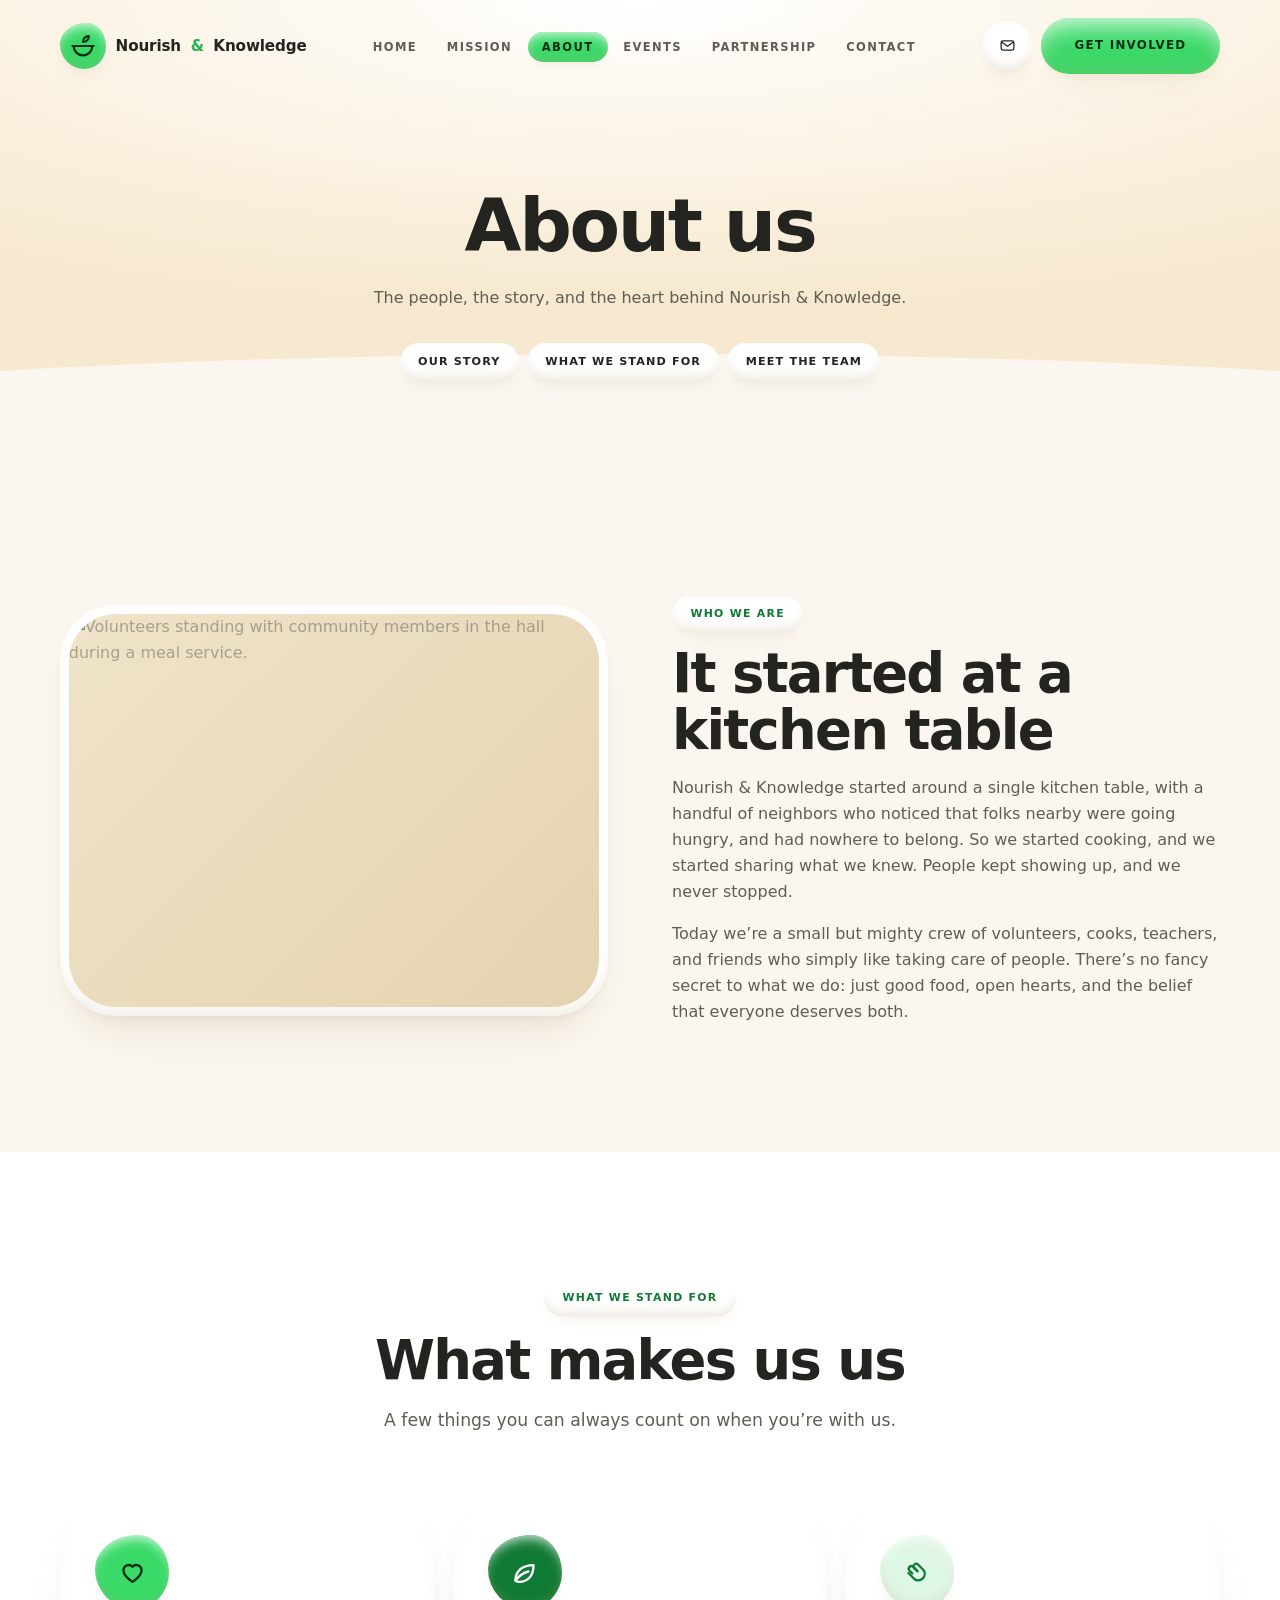
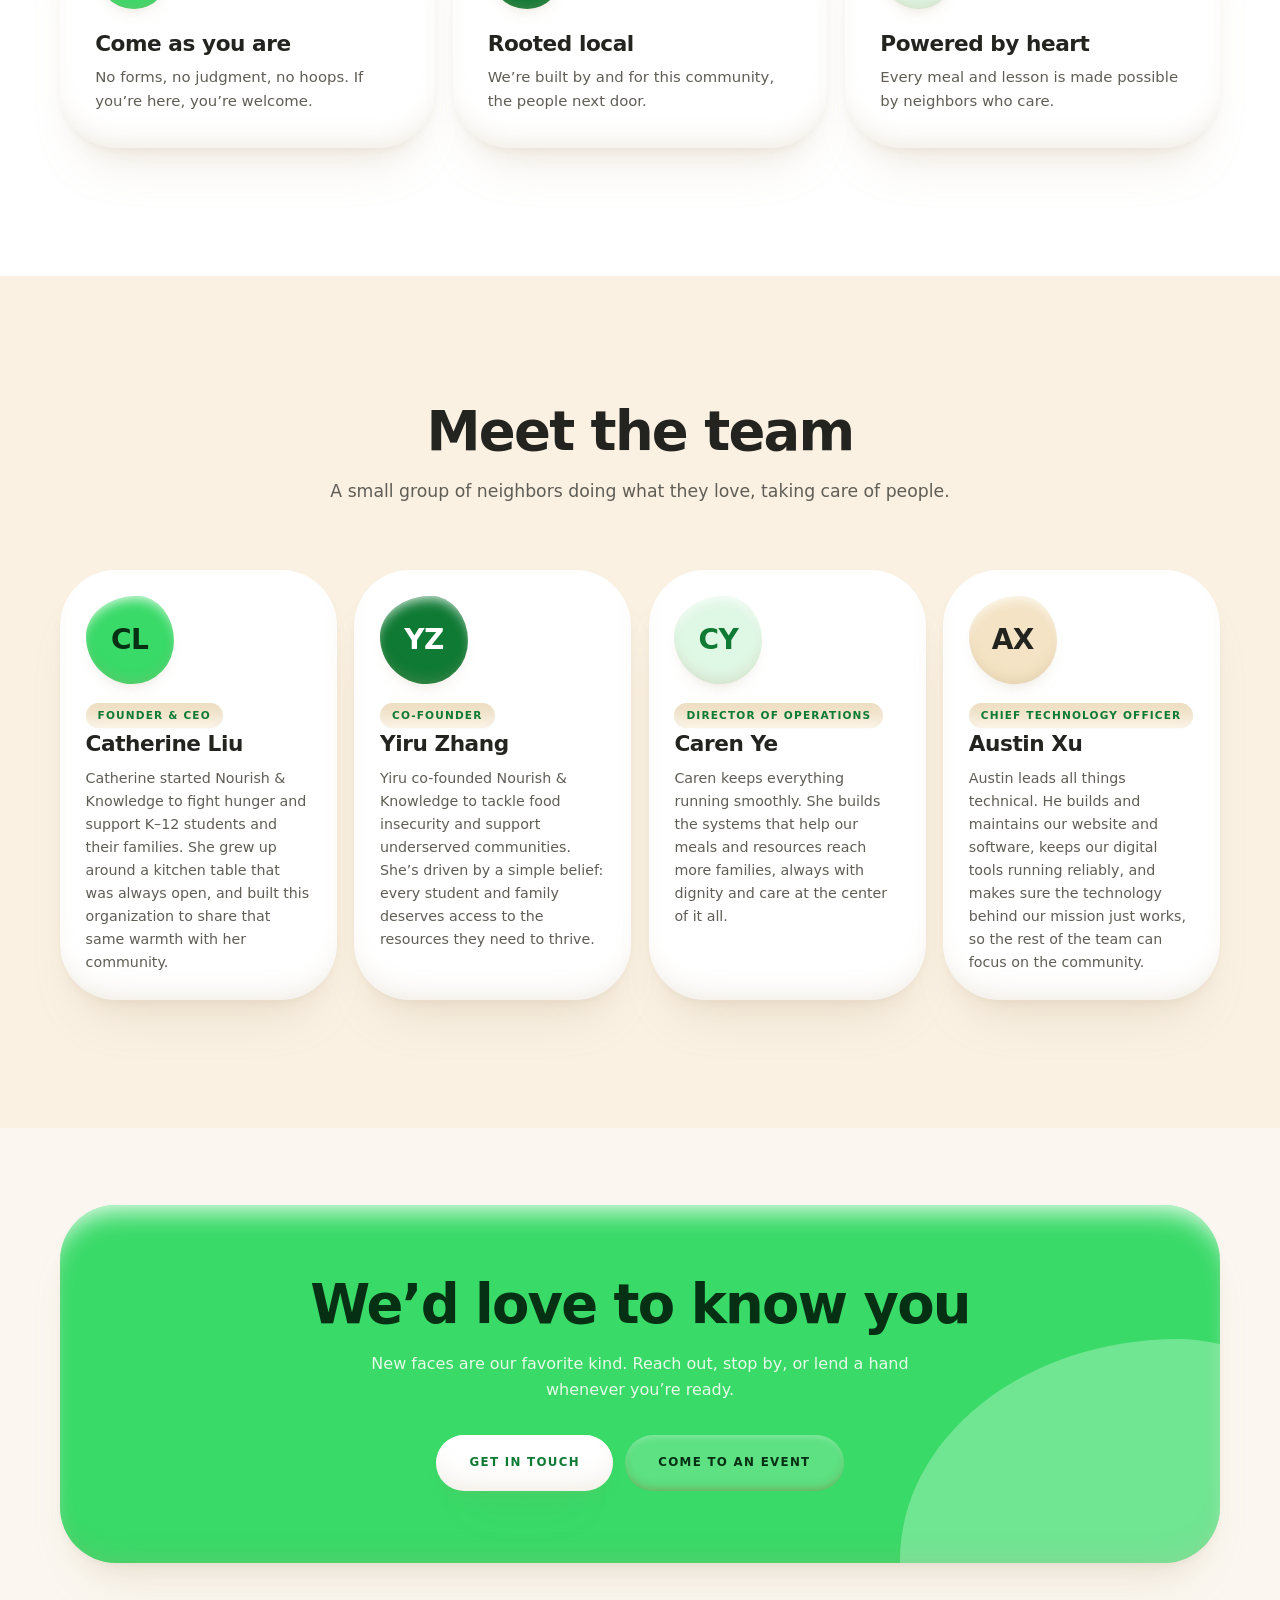
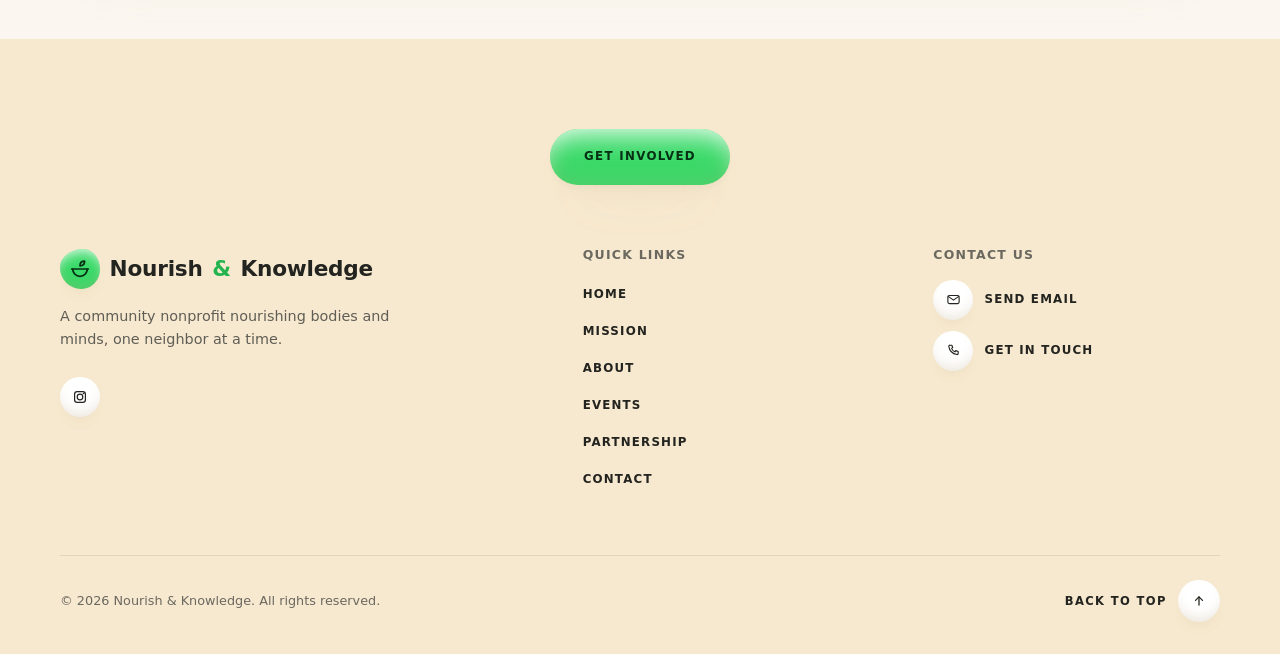
==== commit 30ff81b6: "Fix the banding seams, and cut the footer down to Instagram Two problems, one cause each.  The bands" ====
--- a/about.html
+++ b/about.html
@@ -159,7 +159,7 @@
             Nourish <span class="brand-amp">&amp;</span> Knowledge
           </a>
           <p>A community nonprofit nourishing bodies and minds, one neighbor at a time.</p>
-          <div class="socials"><a href="#" aria-label="X"><svg viewBox="0 0 24 24" fill="currentColor" aria-hidden="true"><path d="M4 4l7.6 9.7L4.4 20h1.9l6.1-6.5L17.4 20H21l-8-10.2L20 4h-1.9l-5.6 6-4.7-6Z"/></svg></a><a href="#" aria-label="YouTube"><svg viewBox="0 0 24 24" fill="currentColor" aria-hidden="true"><path d="M21.2 8.2a2.6 2.6 0 0 0-1.8-1.8C17.8 6 12 6 12 6s-5.8 0-7.4.4A2.6 2.6 0 0 0 2.8 8.2 26 26 0 0 0 2.4 12a26 26 0 0 0 .4 3.8 2.6 2.6 0 0 0 1.8 1.8C6.2 18 12 18 12 18s5.8 0 7.4-.4a2.6 2.6 0 0 0 1.8-1.8 26 26 0 0 0 .4-3.8 26 26 0 0 0-.4-3.8ZM10.2 14.6V9.4L14.7 12Z"/></svg></a><a href="#" aria-label="LinkedIn"><svg viewBox="0 0 24 24" fill="currentColor" aria-hidden="true"><path d="M6.9 8.5H4.2V20h2.7ZM5.5 4a1.6 1.6 0 1 0 0 3.2 1.6 1.6 0 0 0 0-3.2ZM19.8 13.2c0-2.9-1.6-4.3-3.7-4.3a3.2 3.2 0 0 0-2.9 1.6V8.5H10.6V20h2.7v-6.1c0-1.6.8-2.3 1.9-2.3s1.9.7 1.9 2.3V20h2.7Z"/></svg></a><a href="#" aria-label="Instagram"><svg viewBox="0 0 24 24" fill="currentColor" aria-hidden="true"><path d="M12 6.9A5.1 5.1 0 1 0 17.1 12 5.1 5.1 0 0 0 12 6.9Zm0 8.4A3.3 3.3 0 1 1 15.3 12 3.3 3.3 0 0 1 12 15.3Zm6.5-8.6a1.2 1.2 0 1 1-1.2-1.2 1.2 1.2 0 0 1 1.2 1.2ZM16.2 3H7.8A4.8 4.8 0 0 0 3 7.8v8.4A4.8 4.8 0 0 0 7.8 21h8.4a4.8 4.8 0 0 0 4.8-4.8V7.8A4.8 4.8 0 0 0 16.2 3Zm3 13.2a3 3 0 0 1-3 3H7.8a3 3 0 0 1-3-3V7.8a3 3 0 0 1 3-3h8.4a3 3 0 0 1 3 3Z"/></svg></a><a href="#" aria-label="Facebook"><svg viewBox="0 0 24 24" fill="currentColor" aria-hidden="true"><path d="M20 12a8 8 0 1 0-9.2 7.9v-5.6H8.7V12h2.1v-1.8c0-2.1 1.2-3.2 3.1-3.2a13 13 0 0 1 1.9.2v2h-1c-1 0-1.4.7-1.4 1.4V12h2.3l-.4 2.3h-1.9v5.6A8 8 0 0 0 20 12Z"/></svg></a></div>
+          <div class="socials"><a href="https://www.instagram.com/nourishandknowledge_?stkn=MWRmNXAya3AwM3A3aQ==" target="_blank" rel="noopener" aria-label="Nourish &amp; Knowledge on Instagram"><svg viewBox="0 0 24 24" fill="currentColor" aria-hidden="true"><path d="M12 6.9A5.1 5.1 0 1 0 17.1 12 5.1 5.1 0 0 0 12 6.9Zm0 8.4A3.3 3.3 0 1 1 15.3 12 3.3 3.3 0 0 1 12 15.3Zm6.5-8.6a1.2 1.2 0 1 1-1.2-1.2 1.2 1.2 0 0 1 1.2 1.2ZM16.2 3H7.8A4.8 4.8 0 0 0 3 7.8v8.4A4.8 4.8 0 0 0 7.8 21h8.4a4.8 4.8 0 0 0 4.8-4.8V7.8A4.8 4.8 0 0 0 16.2 3Zm3 13.2a3 3 0 0 1-3 3H7.8a3 3 0 0 1-3-3V7.8a3 3 0 0 1 3-3h8.4a3 3 0 0 1 3 3Z"/></svg></a></div>
         </div>
 
         <div class="footer-col">
--- a/css/style.css
+++ b/css/style.css
@@ -56,9 +56,9 @@
   --blob-4: var(--sand-deep);    --blob-4-fg: var(--ink);         --blob-4-t: 150 118 62;
 
   /* Shadow tints as raw "R G B" triples, mixed into the clay formula */
-  --t-warm: 152 130 92;
-  --t-accent: 20 120 60;
-  --t-deep: 8 70 34;
+  --t-warm: 182 160 122;
+  --t-accent: 52 158 96;
+  --t-deep: 28 108 60;
   --tint: var(--t-warm);
 
   --line: rgba(35, 35, 31, .10);
@@ -69,26 +69,26 @@
      bottom: that pairing is what makes a surface read as moulded clay
      rather than a card with a shadow. */
   --clay:
-    0 4px 6px rgb(var(--tint) / .09),
-    0 16px 26px -12px rgb(var(--tint) / .30),
-    0 38px 58px -24px rgb(var(--tint) / .44),
-    inset 0 -20px 30px -16px rgb(var(--tint) / .34),
+    0 3px 5px rgb(var(--tint) / .05),
+    0 14px 24px -14px rgb(var(--tint) / .16),
+    0 34px 52px -26px rgb(var(--tint) / .24),
+    inset 0 -18px 28px -16px rgb(var(--tint) / .24),
     inset 0 20px 28px -16px rgb(255 255 255 / 1);
   --clay-hi:
-    0 6px 10px rgb(var(--tint) / .12),
-    0 26px 40px -14px rgb(var(--tint) / .34),
-    0 62px 86px -30px rgb(var(--tint) / .50),
-    inset 0 -24px 36px -16px rgb(var(--tint) / .38),
+    0 4px 7px rgb(var(--tint) / .07),
+    0 22px 34px -16px rgb(var(--tint) / .19),
+    0 54px 76px -32px rgb(var(--tint) / .28),
+    inset 0 -22px 34px -16px rgb(var(--tint) / .27),
     inset 0 24px 32px -16px rgb(255 255 255 / 1);
   --clay-in:
-    0 1px 2px rgb(var(--tint) / .10),
-    inset 0 16px 26px -8px rgb(var(--tint) / .44),
-    inset 0 -12px 20px -10px rgb(255 255 255 / .85);
+    0 1px 2px rgb(var(--tint) / .05),
+    inset 0 14px 24px -10px rgb(var(--tint) / .22),
+    inset 0 -12px 20px -10px rgb(255 255 255 / .9);
   /* A smaller puff for pills and circles that the full formula would drown */
   --clay-sm:
-    0 8px 16px -8px rgb(var(--tint) / .48),
-    0 16px 26px -14px rgb(var(--tint) / .34),
-    inset 0 -9px 14px -7px rgb(var(--tint) / .42),
+    0 7px 14px -9px rgb(var(--tint) / .28),
+    0 14px 24px -16px rgb(var(--tint) / .20),
+    inset 0 -9px 14px -7px rgb(var(--tint) / .30),
     inset 0 9px 13px -7px rgb(255 255 255 / .92);
 
   --shadow-sm: var(--clay-sm);
@@ -137,21 +137,6 @@
   overflow-x: hidden;
 }
 
-/* A fixed wash of the secondary clay colours. It sits behind every section,
-   so the translucent strips pick up a different hue down the page instead of
-   reading as one flat peach. */
-body::before {
-  content: '';
-  position: fixed;
-  inset: 0;
-  z-index: -1;
-  pointer-events: none;
-  background:
-    radial-gradient(58vw 58vw at 10% -8%, rgb(223 247 229 / .85), transparent 62%),
-    radial-gradient(52vw 52vw at 94% 6%, rgb(244 227 196 / .60), transparent 60%),
-    radial-gradient(64vw 64vw at 80% 98%, rgb(57 218 104 / .16), transparent 62%),
-    radial-gradient(50vw 50vw at 4% 84%, rgb(247 233 207 / .70), transparent 60%);
-}
 
 img,
 svg,
@@ -501,9 +486,9 @@
   position: relative;
   padding-block: clamp(4.5rem, 10vw, 8.5rem);
 }
-.strip--sand { background: rgb(247 233 207 / .78); }
-.strip--soft { background: rgb(250 241 227 / .72); }
-.strip--paper { background: rgb(255 255 255 / .82); }
+.strip--sand { background: var(--sand); }
+.strip--soft { background: var(--sand-soft); }
+.strip--paper { background: var(--paper); }
 .strip--tight { padding-block: clamp(3rem, 6vw, 5rem); }
 
 .section-head { max-width: 46rem; }
@@ -531,9 +516,10 @@
 }
 .arc--top { top: -1px; border-radius: 0 0 50% 50%; }
 .arc--bottom { bottom: -1px; border-radius: 50% 50% 0 0; }
-.arc--cream { background: rgb(251 247 240 / .85); }
-.arc--sand { background: rgb(247 233 207 / .78); }
-.arc--paper { background: rgb(255 255 255 / .82); }
+.arc--cream { background: var(--cream); }
+.arc--sand { background: var(--sand); }
+.arc--soft { background: var(--sand-soft); }
+.arc--paper { background: var(--paper); }
 
 /* Hero ------------------------------------------------------------------- */
 
@@ -544,7 +530,7 @@
   min-height: 100vh;
   min-height: 100svh;
   padding-top: calc(var(--nav-h) + clamp(2rem, 5vw, 4rem));
-  background: radial-gradient(120% 90% at 50% 0%, rgb(255 255 255 / .9) 0%, rgb(250 241 227 / .55) 46%, rgb(244 227 196 / .6) 100%);
+  background: radial-gradient(120% 90% at 50% 0%, var(--paper) 0%, var(--sand-soft) 48%, var(--sand) 100%);
   overflow: hidden;
 }
 
@@ -840,7 +826,7 @@
 
 .impact {
   position: relative;
-  background: rgb(247 233 207 / .62);
+  background: var(--sand);
   overflow: clip;
 }
 
@@ -1027,7 +1013,7 @@
 
 .pledge-wrap {
   position: relative;
-  background: linear-gradient(180deg, rgb(250 241 227 / .55), rgb(247 233 207 / .7));
+  background: linear-gradient(180deg, var(--sand-soft), var(--sand));
   overflow: hidden;
 }
 
@@ -1106,7 +1092,7 @@
   margin-top: 1.2rem;
   padding: .3rem .3rem .3rem 1.2rem;
   border-radius: 999px;
-  background: var(--sand);
+  background: var(--sand-soft);
   box-shadow: var(--clay-in);
   transition: box-shadow .25s var(--ease), background .25s var(--ease);
 }
@@ -1182,7 +1168,7 @@
   margin: 0;
   border: 0;
   border-radius: 8px;
-  background: var(--sand);
+  background: var(--sand-soft);
   box-shadow: var(--clay-in);
   cursor: pointer;
   transition: background .2s var(--ease), box-shadow .2s var(--ease);
@@ -1357,7 +1343,7 @@
 
 .action {
   position: relative;
-  background: rgb(247 233 207 / .62);
+  background: var(--sand);
   overflow: hidden;
   text-align: center;
 }
@@ -1396,7 +1382,7 @@
 
 .site-footer {
   position: relative;
-  background: rgb(247 233 207 / .78);
+  background: var(--sand);
   padding-block: clamp(3.5rem, 7vw, 6rem) 2rem;
 }
 
@@ -1502,7 +1488,7 @@
   position: relative;
   padding-top: calc(var(--nav-h) + clamp(3rem, 8vw, 6rem));
   padding-bottom: clamp(3rem, 7vw, 5.5rem);
-  background: radial-gradient(120% 90% at 50% 0%, rgb(255 255 255 / .85) 0%, rgb(247 233 207 / .68) 70%);
+  background: radial-gradient(120% 90% at 50% 0%, var(--paper) 0%, var(--sand) 72%);
   text-align: center;
   overflow: hidden;
 }
@@ -1706,7 +1692,7 @@
   padding: .9rem 1.2rem;
   border: 0;
   border-radius: var(--r-md);
-  background: var(--sand);
+  background: var(--sand-soft);
   box-shadow: var(--clay-in);
   outline: none;
   font-size: .95rem;
@@ -1815,7 +1801,7 @@
   padding: .95rem 1.3rem;
   border: 0;
   border-radius: 999px;
-  background: var(--sand);
+  background: var(--sand-soft);
   box-shadow: var(--clay-in);
   outline: none;
   font-size: .95rem;
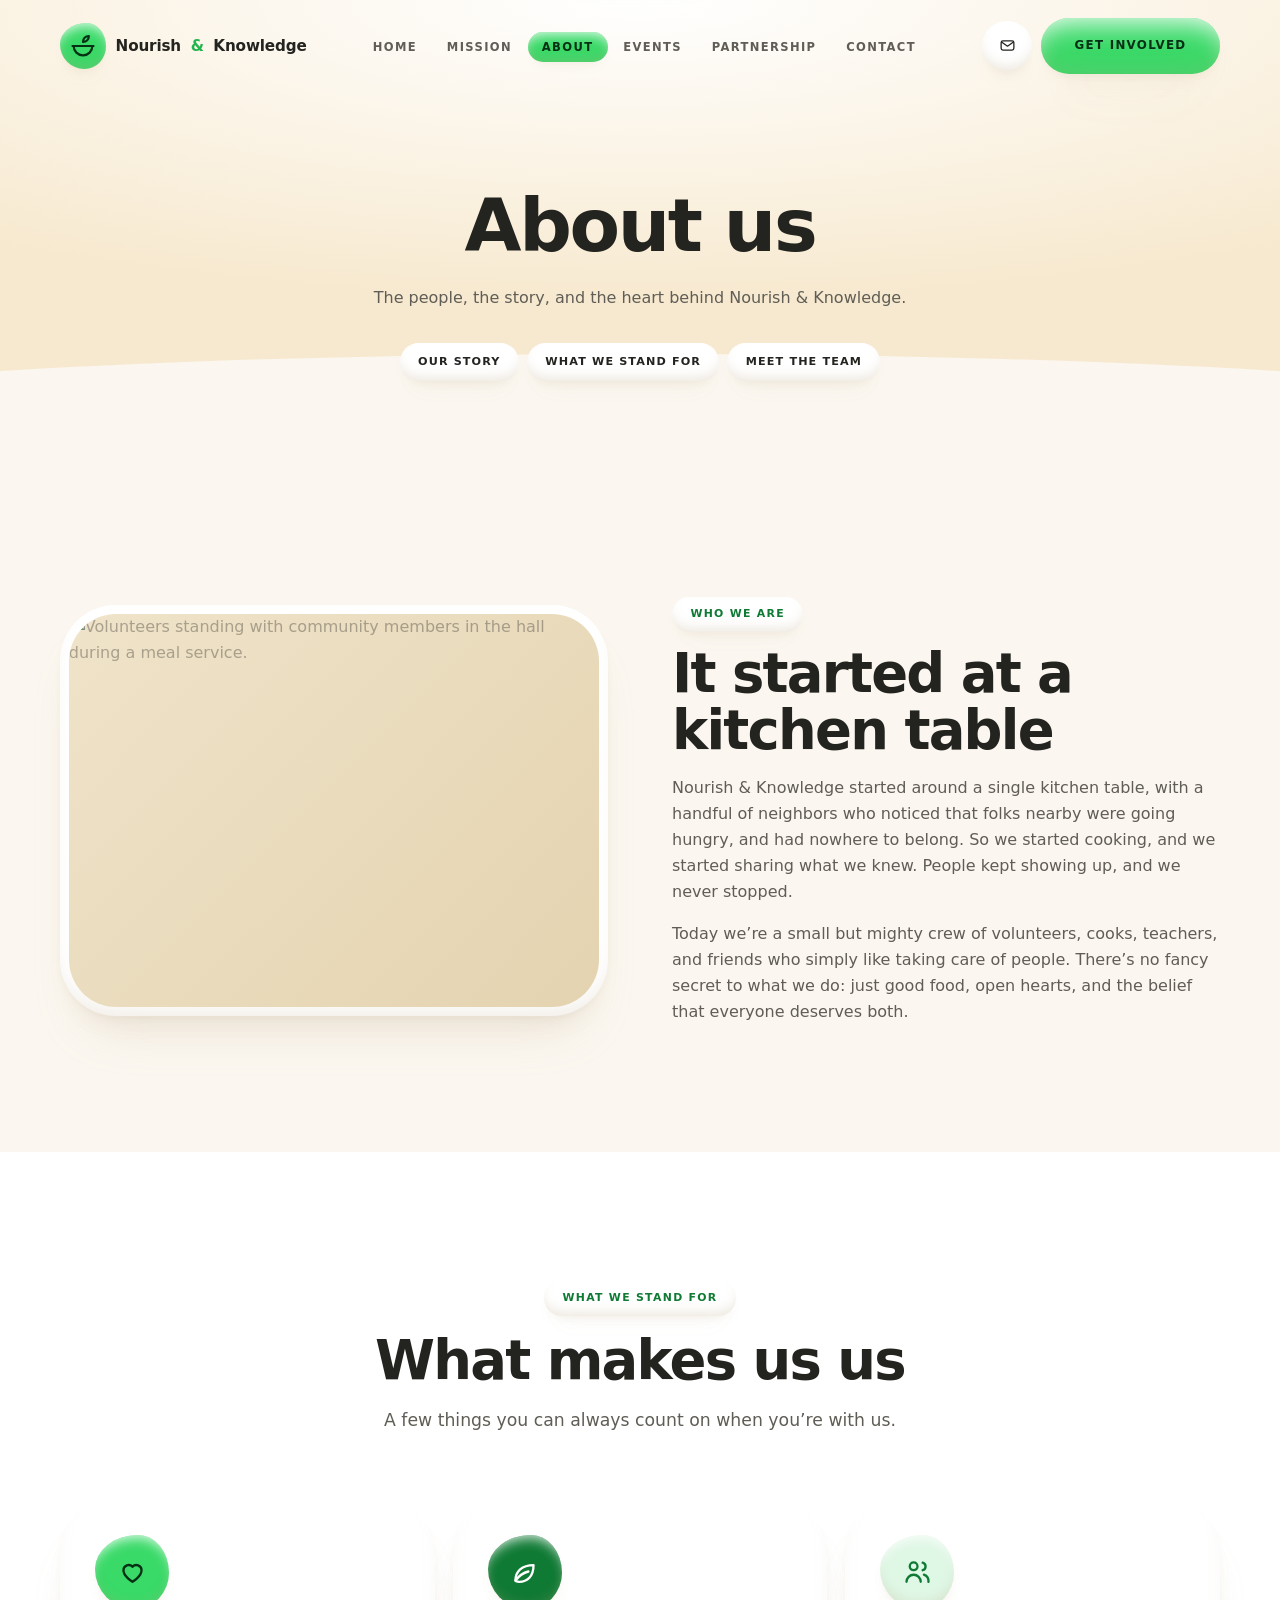
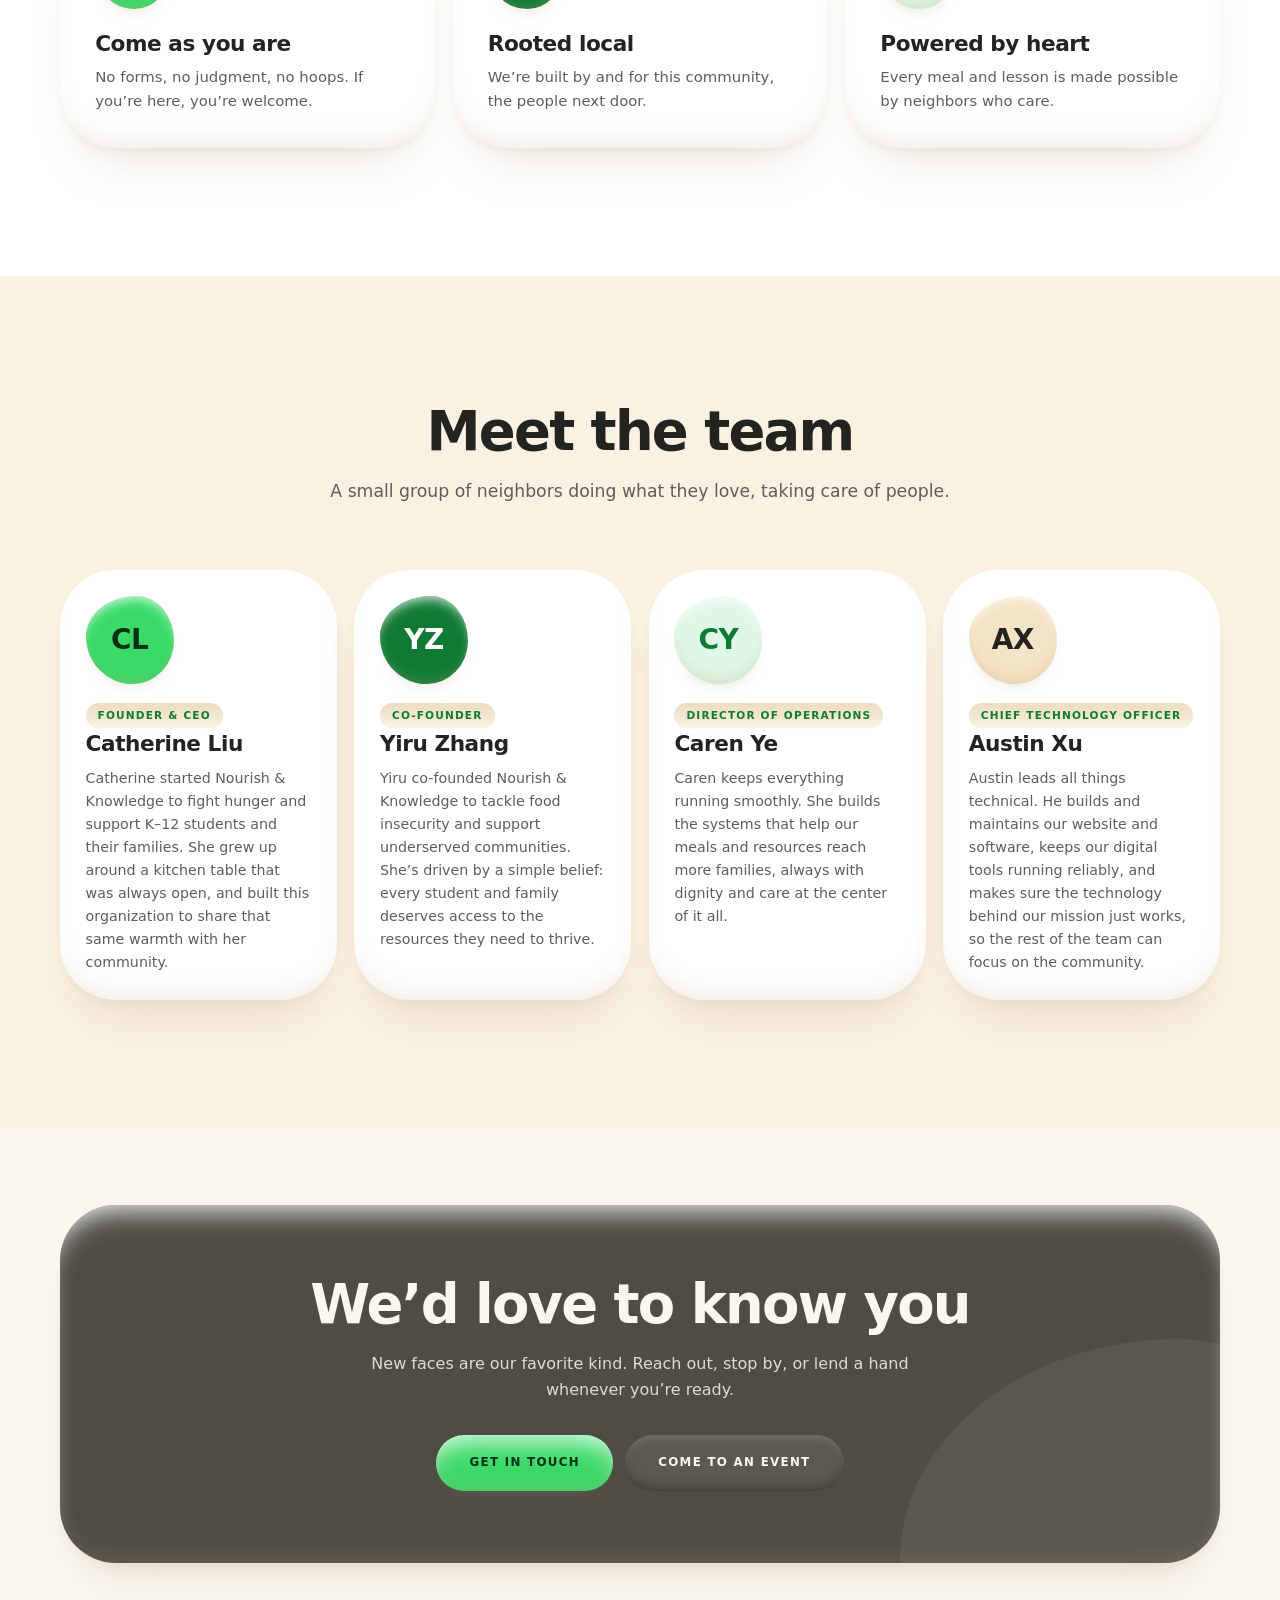
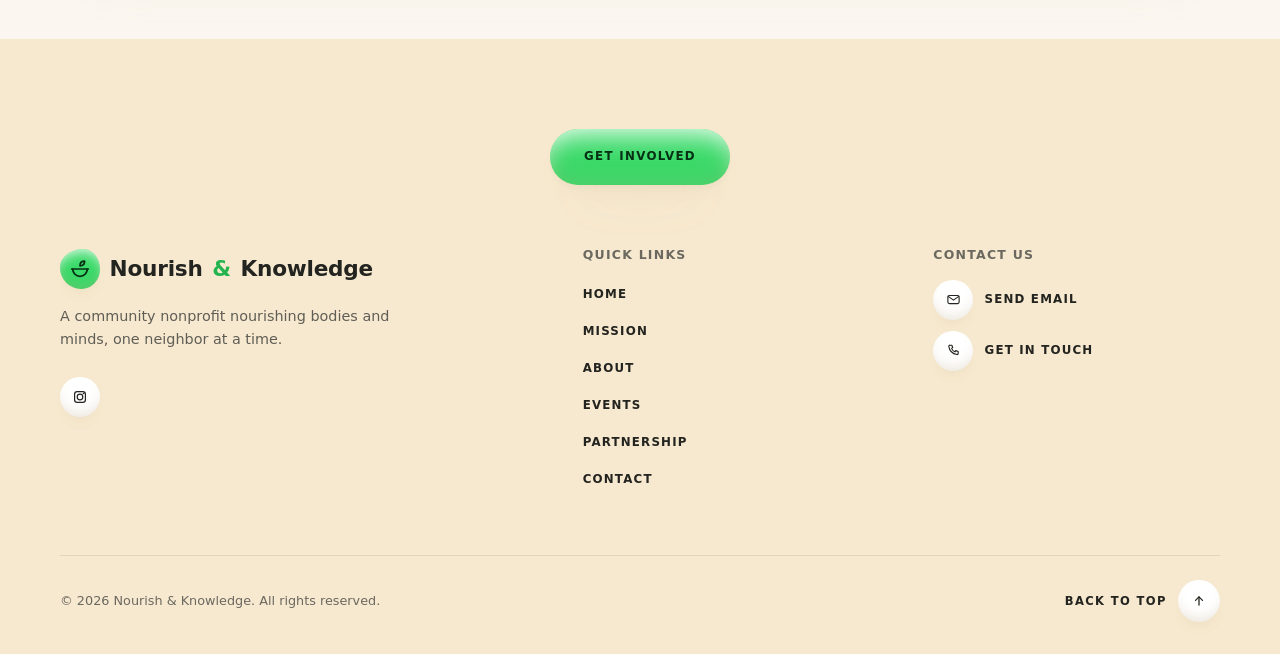
==== commit 757e0506: "Replace the unreadable hand glyph with two figures The "Powered by heart" card on about and the "Vol" ====
--- a/about.html
+++ b/about.html
@@ -91,7 +91,7 @@
             <p>We&rsquo;re built by and for this community, the people next door.</p>
           </article>
           <article class="card" data-reveal>
-            <span class="icon"><svg viewBox="0 0 24 24" fill="none" stroke="currentColor" stroke-width="1.8" stroke-linecap="round" stroke-linejoin="round" aria-hidden="true"><path d="M8 13.5 5.6 11a2 2 0 0 1 2.8-2.8l3.6 3.6"/><path d="M12 11.8 9.4 9.2A2 2 0 0 1 12.2 6.4l4.4 4.4a5 5 0 0 1-7 7L5 13.2"/></svg></span>
+            <span class="icon"><svg viewBox="0 0 24 24" fill="none" stroke="currentColor" stroke-width="1.8" stroke-linecap="round" stroke-linejoin="round" aria-hidden="true"><circle cx="9" cy="8" r="3"/><path d="M3.5 20a5.5 5.5 0 0 1 11 0"/><path d="M16 5.2a3 3 0 0 1 0 5.8"/><path d="M17 14.4a5.5 5.5 0 0 1 3.5 5.6"/></svg></span>
             <h3>Powered by heart</h3>
             <p>Every meal and lesson is made possible by neighbors who care.</p>
           </article>
--- a/css/style.css
+++ b/css/style.css
@@ -56,9 +56,14 @@
   --blob-4: var(--sand-deep);    --blob-4-fg: var(--ink);         --blob-4-t: 150 118 62;
 
   /* Shadow tints as raw "R G B" triples, mixed into the clay formula */
+  /* A warm grey for the closing call-to-action slab */
+  --slate: #4F4C45;
+  --slate-soft: #5C594F;
+
   --t-warm: 182 160 122;
   --t-accent: 52 158 96;
   --t-deep: 28 108 60;
+  --t-slate: 42 40 34;
   --tint: var(--t-warm);
 
   --line: rgba(35, 35, 31, .10);
@@ -1855,40 +1860,43 @@
 
 .band {
   position: relative;
-  --tint: var(--t-accent);
+  --tint: var(--t-slate);
   padding: clamp(2.5rem, 6vw, 4.5rem);
   border-radius: var(--r-xl);
-  background: var(--accent);
-  color: var(--on-accent);
+  background: var(--slate);
+  color: var(--cream);
   box-shadow: var(--clay);
   text-align: center;
   overflow: hidden;
 }
-.band h2 { color: var(--on-accent); }
+.band h2 { color: var(--cream); }
 .band::after {
   content: '';
   position: absolute;
   width: 30rem; height: 30rem;
   right: -10rem; bottom: -16rem;
   border-radius: var(--blob);
-  background: rgba(255, 255, 255, .28);
+  /* A neutral lift, not a green wedge: the slab is the calm note here. */
+  background: rgba(251, 247, 240, .06);
   pointer-events: none;
 }
 .band > * { position: relative; z-index: 1; }
 .band p {
   max-width: 34rem;
   margin: 1.1rem auto 0;
-  color: rgba(255, 253, 250, .88);
+  color: rgba(251, 247, 240, .84);
 }
 .band .hero-actions { margin-top: 2rem; }
-.band .btn-primary { --btn-bg: var(--paper); --btn-fg: var(--accent-ink); --tint: 150 60 10; }
+/* The green now lives in the button rather than the whole slab. */
+.band .btn-primary { --btn-bg: var(--accent); --btn-fg: var(--on-accent); --tint: 20 90 46; }
+.band .btn-primary:hover { background: #4BE479; }
 .band .btn-ghost {
-  --btn-bg: rgba(255, 253, 250, .18);
-  --btn-fg: var(--on-accent);
-  box-shadow: inset 0 -6px 12px -6px rgba(150, 50, 5, .4),
-              inset 0 6px 10px -6px rgba(255, 255, 255, .4);
-}
-.band .btn-ghost:hover { background: rgba(255, 253, 250, .3); }
+  --btn-bg: var(--slate-soft);
+  --btn-fg: var(--cream);
+  box-shadow: inset 0 -8px 14px -7px rgba(20, 19, 15, .55),
+              inset 0 8px 12px -7px rgba(255, 255, 255, .22);
+}
+.band .btn-ghost:hover { background: #6A675C; }
 
 /* Reveal ----------------------------------------------------------------- */
 
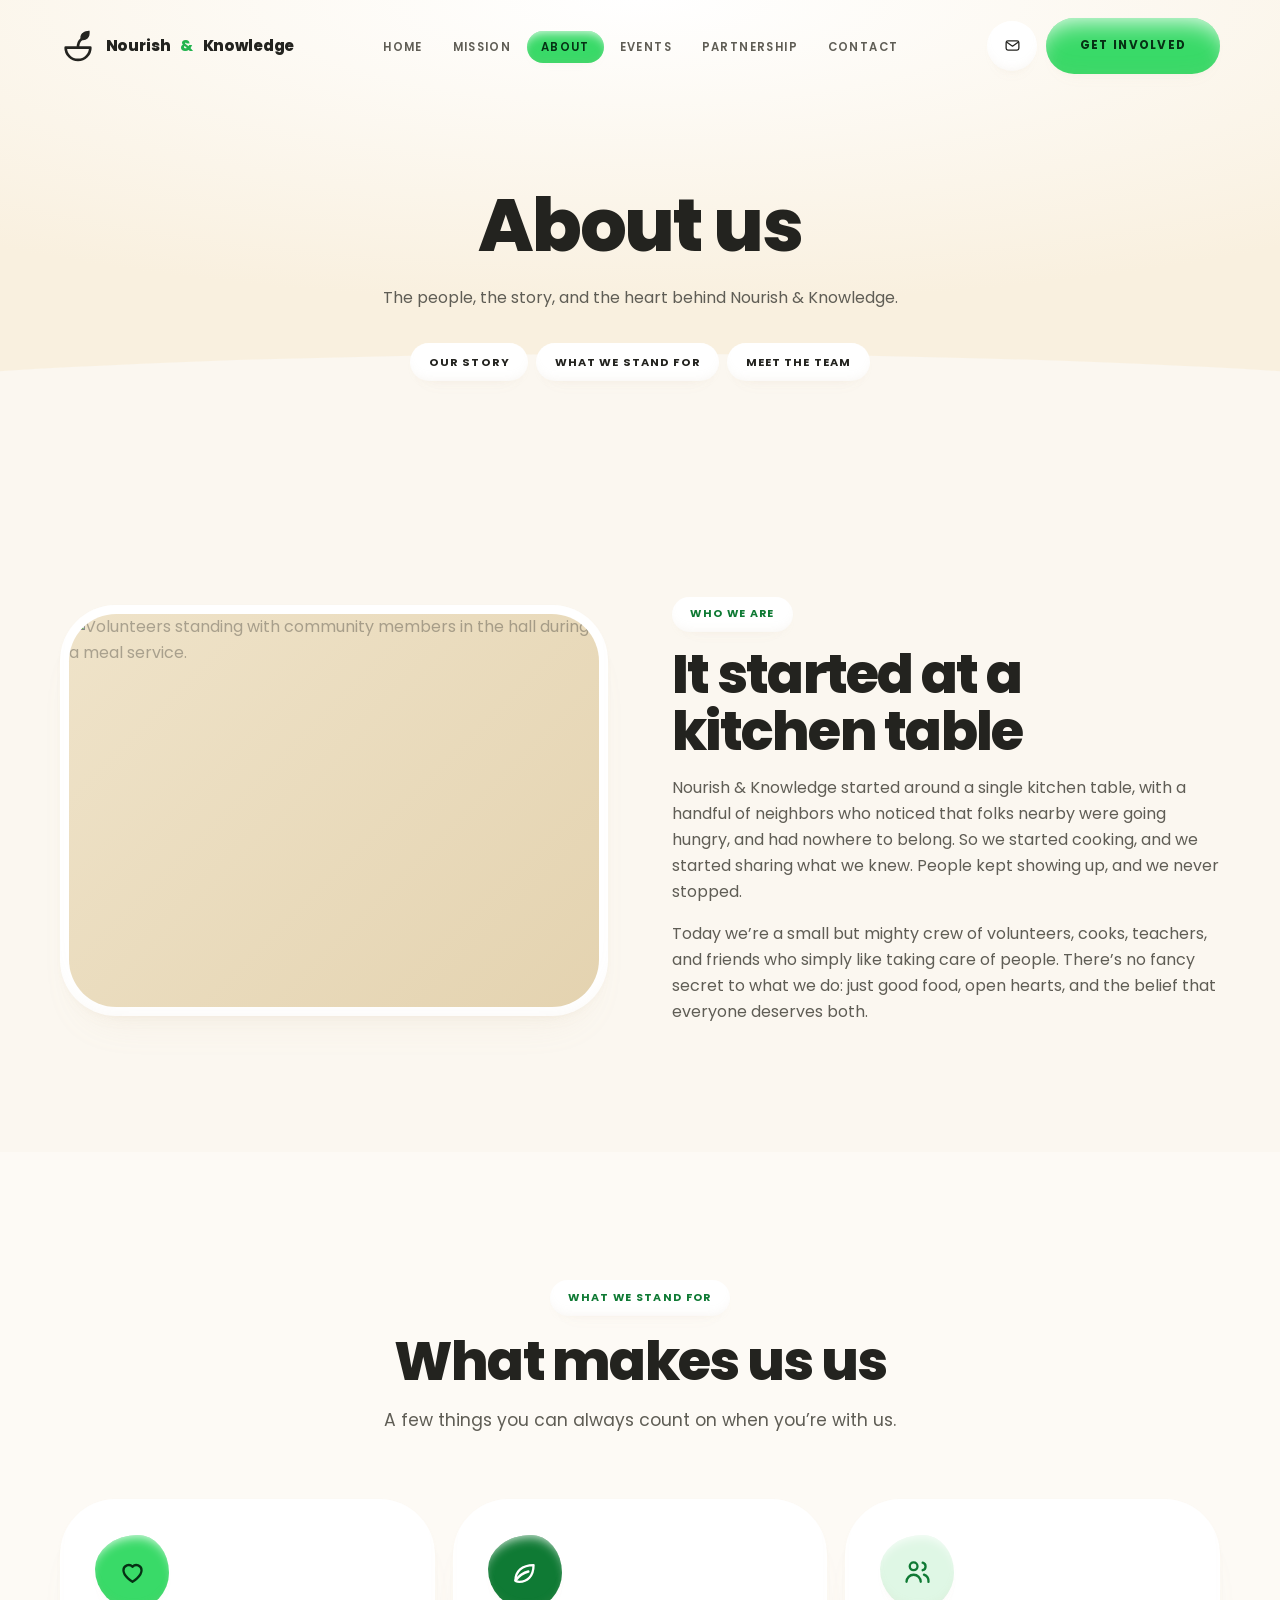
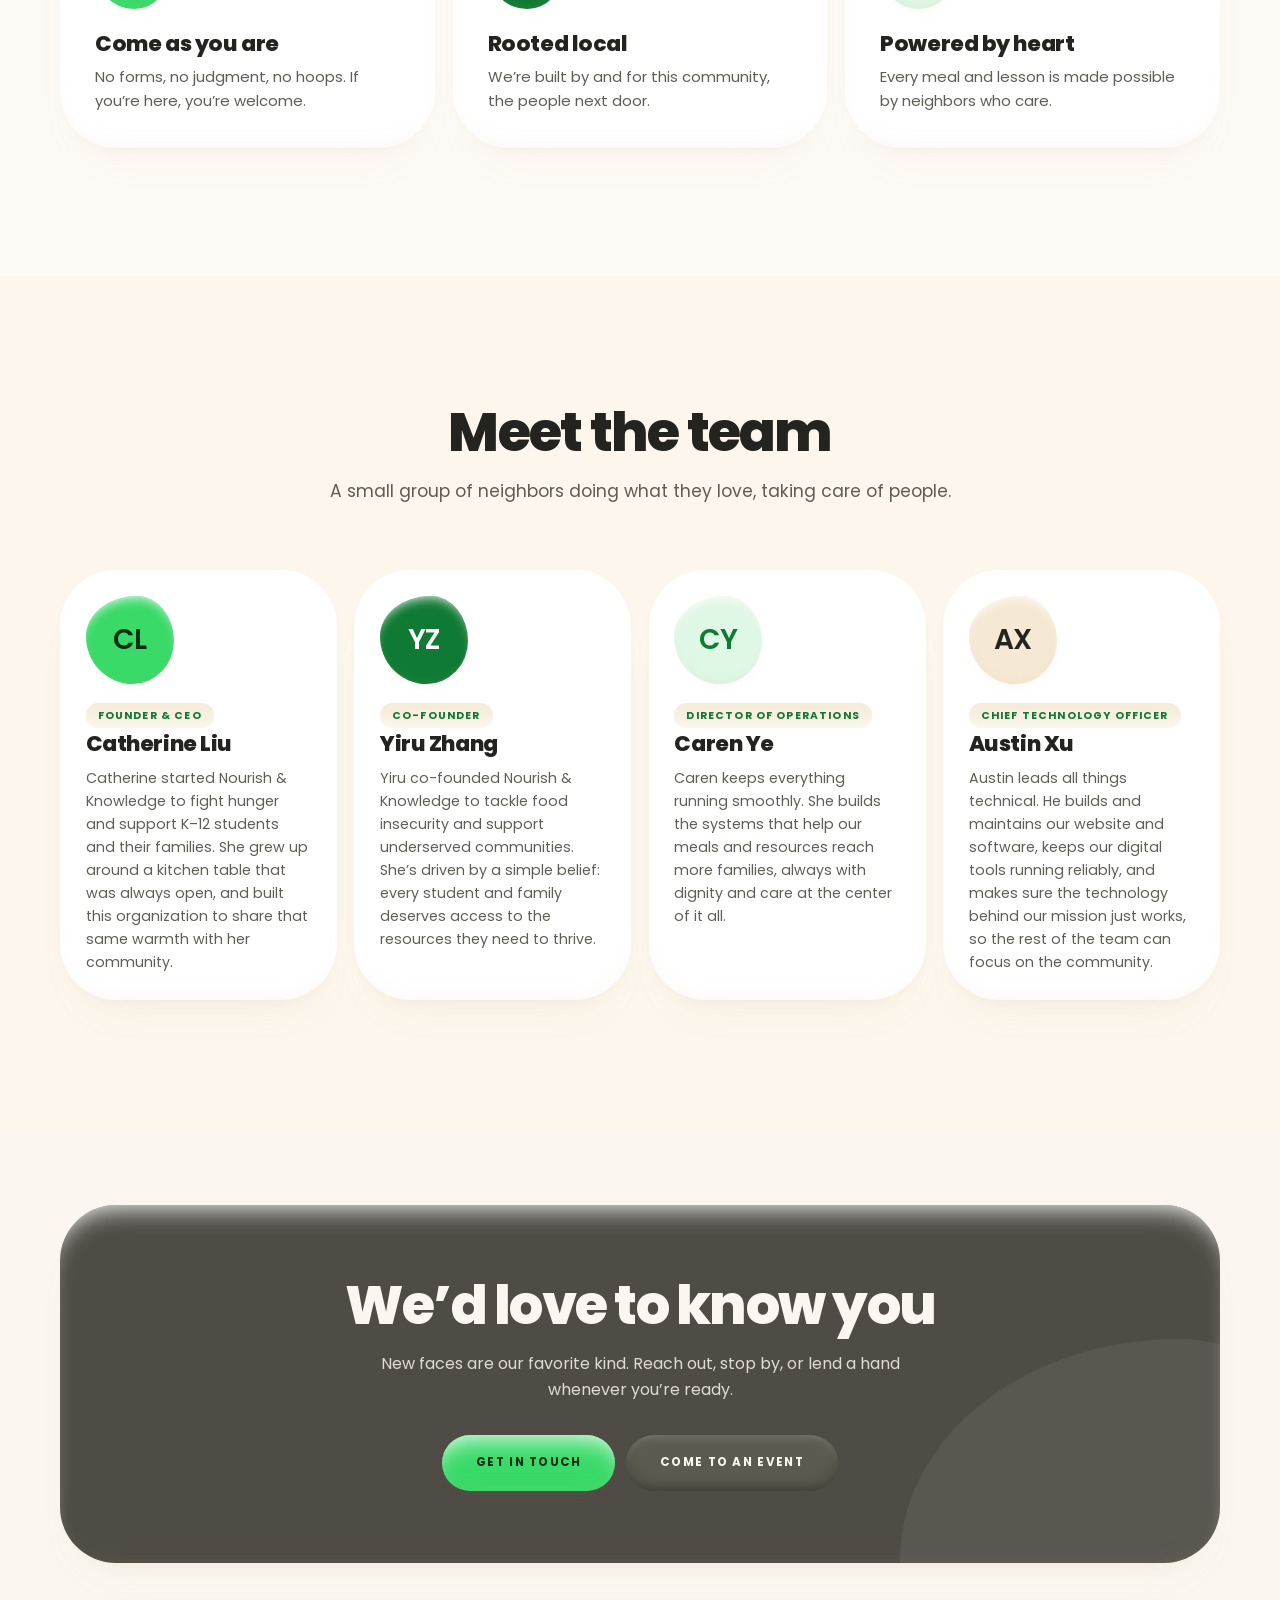
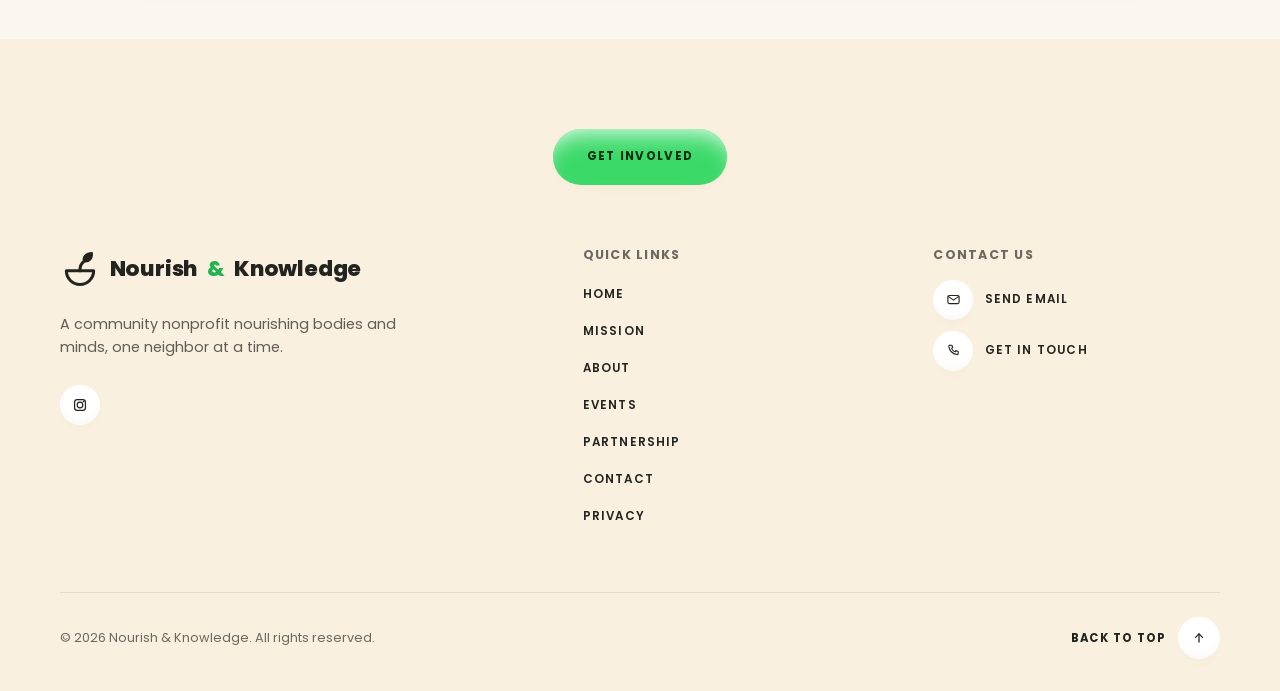
==== commit bd36d84b: "Adopt the official logo and Poppins, add a privacy policy Redraw the brand mark to the official artw" ====
--- a/about.html
+++ b/about.html
@@ -7,10 +7,10 @@
   <meta name="theme-color" content="#FBF7F0">
   <title>About | Nourish &amp; Knowledge</title>
 
-  <link rel="preload" href="fonts/Fredoka-var.woff2" as="font" type="font/woff2" crossorigin>
-  <link rel="preload" href="fonts/Nunito-var.woff2" as="font" type="font/woff2" crossorigin>
+  <link rel="preload" href="fonts/poppins-400-latin.woff2" as="font" type="font/woff2" crossorigin>
+  <link rel="preload" href="fonts/poppins-800-latin.woff2" as="font" type="font/woff2" crossorigin>
   <link rel="stylesheet" href="css/style.css">
-  <link rel="icon" href="data:image/svg+xml,%3Csvg xmlns='http://www.w3.org/2000/svg' viewBox='0 0 32 32'%3E%3Crect width='32' height='32' rx='11' fill='%2339DA68'/%3E%3Cg fill='none' stroke='%23063014' stroke-width='2.4' stroke-linecap='round'%3E%3Cpath d='M7 16h18'/%3E%3Cpath d='M8 16a8 8 0 0 0 16 0'/%3E%3Cpath d='M16 12c0-3 2-5 5-5 0 3-2 5-5 5Z'/%3E%3C/g%3E%3C/svg%3E">
+  <link rel="icon" href="data:image/svg+xml,%3Csvg xmlns='http://www.w3.org/2000/svg' viewBox='0 0 32 32'%3E%3Crect width='32' height='32' rx='11' fill='%2339DA68'/%3E%3Cg fill='none' stroke='%23063014' stroke-width='2.4' stroke-linecap='round'%3E%3Cpath d='M6.5 17h19a9.5 9.5 0 0 1-19 0Z'/%3E%3Cpath d='M16 17c-.1-2.9.8-5.1 2.6-6.5'/%3E%3Cpath d='M18.6 10.4c-1.2-3.2 1.1-6.1 5.8-6.2.5 4.6-2.4 6.9-5.8 6.2Z' fill='%23063014'/%3E%3C/g%3E%3C/svg%3E">
 </head>
 <body>
 
@@ -20,7 +20,7 @@
   <nav class="site-nav" aria-label="Main">
     <div class="container">
       <a class="brand" href="index.html">
-        <span class="brand-mark" aria-hidden="true"><svg viewBox="0 0 24 24" fill="none" stroke="currentColor" stroke-width="1.9" stroke-linecap="round" stroke-linejoin="round" aria-hidden="true"><path d="M3 12h18"/><path d="M4 12a8 8 0 0 0 16 0"/><path d="M12 8.5c0-3 2-5 5-5 0 3-2 5-5 5Z"/></svg></span>
+        <span class="brand-mark" aria-hidden="true"><svg viewBox="0 0 24 24" fill="none" stroke="currentColor" stroke-width="1.8" stroke-linecap="round" stroke-linejoin="round" aria-hidden="true"><path d="M3.8 13.1h16.4a8.2 8.2 0 0 1-16.4 0Z"/><path d="M12 13.1c-.1-2.5.7-4.4 2.3-5.6"/><path d="M14.3 7.6c-1-2.8 1-5.3 5-5.4.4 4-2 6-5 5.4Z" fill="currentColor" stroke-width=".9"/></svg></span>
         Nourish <span class="brand-amp">&amp;</span> Knowledge
       </a>
 
@@ -155,7 +155,7 @@
       <div class="footer-grid">
         <div class="footer-brand">
           <a class="brand" href="index.html">
-            <span class="brand-mark" aria-hidden="true"><svg viewBox="0 0 24 24" fill="none" stroke="currentColor" stroke-width="1.9" stroke-linecap="round" stroke-linejoin="round" aria-hidden="true"><path d="M3 12h18"/><path d="M4 12a8 8 0 0 0 16 0"/><path d="M12 8.5c0-3 2-5 5-5 0 3-2 5-5 5Z"/></svg></span>
+            <span class="brand-mark" aria-hidden="true"><svg viewBox="0 0 24 24" fill="none" stroke="currentColor" stroke-width="1.8" stroke-linecap="round" stroke-linejoin="round" aria-hidden="true"><path d="M3.8 13.1h16.4a8.2 8.2 0 0 1-16.4 0Z"/><path d="M12 13.1c-.1-2.5.7-4.4 2.3-5.6"/><path d="M14.3 7.6c-1-2.8 1-5.3 5-5.4.4 4-2 6-5 5.4Z" fill="currentColor" stroke-width=".9"/></svg></span>
             Nourish <span class="brand-amp">&amp;</span> Knowledge
           </a>
           <p>A community nonprofit nourishing bodies and minds, one neighbor at a time.</p>
@@ -164,7 +164,7 @@
 
         <div class="footer-col">
           <h4>Quick links</h4>
-          <ul><li><a href="index.html">Home</a></li><li><a href="mission.html">Mission</a></li><li><a href="about.html">About</a></li><li><a href="events.html">Events</a></li><li><a href="partnership.html">Partnership</a></li><li><a href="contact.html">Contact</a></li></ul>
+          <ul><li><a href="index.html">Home</a></li><li><a href="mission.html">Mission</a></li><li><a href="about.html">About</a></li><li><a href="events.html">Events</a></li><li><a href="partnership.html">Partnership</a></li><li><a href="contact.html">Contact</a></li><li><a href="privacy.html">Privacy</a></li></ul>
         </div>
 
         <div class="footer-col">
--- a/css/style.css
+++ b/css/style.css
@@ -1,36 +1,108 @@
 /* ==========================================================================
    Nourish & Knowledge
    Claymorphism. Soft pastel ground, puffy 3D surfaces, fat radii.
-   Fredoka display / Nunito text.
+   Poppins throughout, matching the logo. Self-hosted (SIL OFL 1.1).
    ========================================================================== */
 
 /* Fonts ------------------------------------------------------------------ */
 
 @font-face {
-  font-family: 'Fredoka';
-  src: url('../fonts/Fredoka-var.woff2') format('woff2-variations'),
-       url('../fonts/Fredoka-var.woff2') format('woff2');
-  font-weight: 300 700;
+  font-family: 'Poppins';
   font-style: normal;
+  font-weight: 400;
   font-display: swap;
+  src: url('../fonts/poppins-400-latin.woff2') format('woff2');
+  unicode-range: U+0000-00FF, U+0131, U+0152-0153, U+02BB-02BC, U+02C6, U+02DA, U+02DC, U+0304, U+0308, U+0329, U+2000-206F, U+20AC, U+2122, U+2191, U+2193, U+2212, U+2215, U+FEFF, U+FFFD;
 }
 
 @font-face {
-  font-family: 'Nunito';
-  src: url('../fonts/Nunito-var.woff2') format('woff2-variations'),
-       url('../fonts/Nunito-var.woff2') format('woff2');
-  font-weight: 200 1000;
+  font-family: 'Poppins';
   font-style: normal;
+  font-weight: 400;
   font-display: swap;
+  src: url('../fonts/poppins-400-latin-ext.woff2') format('woff2');
+  unicode-range: U+0100-02BA, U+02BD-02C5, U+02C7-02CC, U+02CE-02D7, U+02DD-02FF, U+0304, U+0308, U+0329, U+1D00-1DBF, U+1E00-1E9F, U+1EF2-1EFF, U+2020, U+20A0-20AB, U+20AD-20C0, U+2113, U+2C60-2C7F, U+A720-A7FF;
+}
+
+@font-face {
+  font-family: 'Poppins';
+  font-style: normal;
+  font-weight: 500;
+  font-display: swap;
+  src: url('../fonts/poppins-500-latin.woff2') format('woff2');
+  unicode-range: U+0000-00FF, U+0131, U+0152-0153, U+02BB-02BC, U+02C6, U+02DA, U+02DC, U+0304, U+0308, U+0329, U+2000-206F, U+20AC, U+2122, U+2191, U+2193, U+2212, U+2215, U+FEFF, U+FFFD;
+}
+
+@font-face {
+  font-family: 'Poppins';
+  font-style: normal;
+  font-weight: 500;
+  font-display: swap;
+  src: url('../fonts/poppins-500-latin-ext.woff2') format('woff2');
+  unicode-range: U+0100-02BA, U+02BD-02C5, U+02C7-02CC, U+02CE-02D7, U+02DD-02FF, U+0304, U+0308, U+0329, U+1D00-1DBF, U+1E00-1E9F, U+1EF2-1EFF, U+2020, U+20A0-20AB, U+20AD-20C0, U+2113, U+2C60-2C7F, U+A720-A7FF;
+}
+
+@font-face {
+  font-family: 'Poppins';
+  font-style: normal;
+  font-weight: 600;
+  font-display: swap;
+  src: url('../fonts/poppins-600-latin.woff2') format('woff2');
+  unicode-range: U+0000-00FF, U+0131, U+0152-0153, U+02BB-02BC, U+02C6, U+02DA, U+02DC, U+0304, U+0308, U+0329, U+2000-206F, U+20AC, U+2122, U+2191, U+2193, U+2212, U+2215, U+FEFF, U+FFFD;
+}
+
+@font-face {
+  font-family: 'Poppins';
+  font-style: normal;
+  font-weight: 600;
+  font-display: swap;
+  src: url('../fonts/poppins-600-latin-ext.woff2') format('woff2');
+  unicode-range: U+0100-02BA, U+02BD-02C5, U+02C7-02CC, U+02CE-02D7, U+02DD-02FF, U+0304, U+0308, U+0329, U+1D00-1DBF, U+1E00-1E9F, U+1EF2-1EFF, U+2020, U+20A0-20AB, U+20AD-20C0, U+2113, U+2C60-2C7F, U+A720-A7FF;
+}
+
+@font-face {
+  font-family: 'Poppins';
+  font-style: normal;
+  font-weight: 700;
+  font-display: swap;
+  src: url('../fonts/poppins-700-latin.woff2') format('woff2');
+  unicode-range: U+0000-00FF, U+0131, U+0152-0153, U+02BB-02BC, U+02C6, U+02DA, U+02DC, U+0304, U+0308, U+0329, U+2000-206F, U+20AC, U+2122, U+2191, U+2193, U+2212, U+2215, U+FEFF, U+FFFD;
+}
+
+@font-face {
+  font-family: 'Poppins';
+  font-style: normal;
+  font-weight: 700;
+  font-display: swap;
+  src: url('../fonts/poppins-700-latin-ext.woff2') format('woff2');
+  unicode-range: U+0100-02BA, U+02BD-02C5, U+02C7-02CC, U+02CE-02D7, U+02DD-02FF, U+0304, U+0308, U+0329, U+1D00-1DBF, U+1E00-1E9F, U+1EF2-1EFF, U+2020, U+20A0-20AB, U+20AD-20C0, U+2113, U+2C60-2C7F, U+A720-A7FF;
+}
+
+@font-face {
+  font-family: 'Poppins';
+  font-style: normal;
+  font-weight: 800;
+  font-display: swap;
+  src: url('../fonts/poppins-800-latin.woff2') format('woff2');
+  unicode-range: U+0000-00FF, U+0131, U+0152-0153, U+02BB-02BC, U+02C6, U+02DA, U+02DC, U+0304, U+0308, U+0329, U+2000-206F, U+20AC, U+2122, U+2191, U+2193, U+2212, U+2215, U+FEFF, U+FFFD;
+}
+
+@font-face {
+  font-family: 'Poppins';
+  font-style: normal;
+  font-weight: 800;
+  font-display: swap;
+  src: url('../fonts/poppins-800-latin-ext.woff2') format('woff2');
+  unicode-range: U+0100-02BA, U+02BD-02C5, U+02C7-02CC, U+02CE-02D7, U+02DD-02FF, U+0304, U+0308, U+0329, U+1D00-1DBF, U+1E00-1E9F, U+1EF2-1EFF, U+2020, U+20A0-20AB, U+20AD-20C0, U+2113, U+2C60-2C7F, U+A720-A7FF;
 }
 
 /* Tokens ----------------------------------------------------------------- */
 
 :root {
   /* Surfaces: cream ground, sand bands, white clay on top */
-  --sand-deep: #F4E3C4;
-  --sand: #F7E9CF;
-  --sand-soft: #FAF1E3;
+  --sand-deep: #F6E9D3;
+  --sand: #F9F0DF;
+  --sand-soft: #FCF6EC;
   --cream: #FBF7F0;
   --paper: #FFFFFF;
 
@@ -60,9 +132,9 @@
   --slate: #4F4C45;
   --slate-soft: #5C594F;
 
-  --t-warm: 182 160 122;
-  --t-accent: 52 158 96;
-  --t-deep: 28 108 60;
+  --t-warm: 198 180 148;
+  --t-accent: 78 176 118;
+  --t-deep: 52 130 84;
   --t-slate: 42 40 34;
   --tint: var(--t-warm);
 
@@ -74,27 +146,27 @@
      bottom: that pairing is what makes a surface read as moulded clay
      rather than a card with a shadow. */
   --clay:
-    0 3px 5px rgb(var(--tint) / .05),
-    0 14px 24px -14px rgb(var(--tint) / .16),
-    0 34px 52px -26px rgb(var(--tint) / .24),
-    inset 0 -18px 28px -16px rgb(var(--tint) / .24),
-    inset 0 20px 28px -16px rgb(255 255 255 / 1);
+    0 2px 4px rgb(var(--tint) / .035),
+    0 10px 20px -14px rgb(var(--tint) / .10),
+    0 26px 44px -28px rgb(var(--tint) / .15),
+    inset 0 -14px 24px -18px rgb(var(--tint) / .13),
+    inset 0 18px 26px -16px rgb(255 255 255 / 1);
   --clay-hi:
-    0 4px 7px rgb(var(--tint) / .07),
-    0 22px 34px -16px rgb(var(--tint) / .19),
-    0 54px 76px -32px rgb(var(--tint) / .28),
-    inset 0 -22px 34px -16px rgb(var(--tint) / .27),
-    inset 0 24px 32px -16px rgb(255 255 255 / 1);
+    0 3px 6px rgb(var(--tint) / .05),
+    0 18px 30px -18px rgb(var(--tint) / .13),
+    0 44px 66px -34px rgb(var(--tint) / .19),
+    inset 0 -18px 30px -18px rgb(var(--tint) / .16),
+    inset 0 22px 30px -16px rgb(255 255 255 / 1);
   --clay-in:
-    0 1px 2px rgb(var(--tint) / .05),
-    inset 0 14px 24px -10px rgb(var(--tint) / .22),
-    inset 0 -12px 20px -10px rgb(255 255 255 / .9);
+    0 1px 2px rgb(var(--tint) / .03),
+    inset 0 12px 22px -12px rgb(var(--tint) / .15),
+    inset 0 -10px 18px -10px rgb(255 255 255 / .95);
   /* A smaller puff for pills and circles that the full formula would drown */
   --clay-sm:
-    0 7px 14px -9px rgb(var(--tint) / .28),
-    0 14px 24px -16px rgb(var(--tint) / .20),
-    inset 0 -9px 14px -7px rgb(var(--tint) / .30),
-    inset 0 9px 13px -7px rgb(255 255 255 / .92);
+    0 5px 11px -8px rgb(var(--tint) / .18),
+    0 11px 20px -16px rgb(var(--tint) / .13),
+    inset 0 -7px 12px -8px rgb(var(--tint) / .18),
+    inset 0 8px 12px -7px rgb(255 255 255 / .95);
 
   --shadow-sm: var(--clay-sm);
   --shadow-md: var(--clay);
@@ -114,8 +186,8 @@
   --ease: cubic-bezier(.22, 1, .36, 1);
   --ease-clay: cubic-bezier(.34, 1.56, .5, 1);
 
-  --font-display: 'Fredoka', ui-sans-serif, system-ui, -apple-system, 'Segoe UI', sans-serif;
-  --font-text: 'Nunito', ui-sans-serif, system-ui, -apple-system, 'Segoe UI', sans-serif;
+  --font-display: 'Poppins', ui-sans-serif, system-ui, -apple-system, 'Segoe UI', sans-serif;
+  --font-text: 'Poppins', ui-sans-serif, system-ui, -apple-system, 'Segoe UI', sans-serif;
 }
 
 /* Base ------------------------------------------------------------------- */
@@ -280,24 +352,20 @@
   flex: none;
 }
 
+/* The official mark is drawn plain, the same ink as the wordmark, so the
+   header reads as the logo rather than the logo inside a badge. */
 .brand-mark {
-  --tint: var(--t-accent);
-  width: 46px;
-  height: 46px;
-  padding: 9px;
+  width: 36px;
+  height: 36px;
   display: grid;
   place-items: center;
   flex: none;
-  color: var(--on-accent);
-  background: var(--accent);
-  border-radius: var(--blob);
-  box-shadow: var(--clay-sm);
-  transition: transform .5s var(--ease-clay), border-radius .6s var(--ease);
+  color: currentColor;
+  transition: transform .5s var(--ease-clay);
 }
 .brand-mark svg { width: 100%; height: 100%; }
 .brand:hover .brand-mark {
   transform: rotate(-8deg) scale(1.08);
-  border-radius: 42% 58% 61% 39% / 58% 41% 59% 42%;
 }
 
 .brand-amp { color: var(--accent-deep); }
@@ -493,7 +561,9 @@
 }
 .strip--sand { background: var(--sand); }
 .strip--soft { background: var(--sand-soft); }
-.strip--paper { background: var(--paper); }
+/* A whisper of warmth, so white surfaces still separate from the band
+   now that the shadow under them is this light. */
+.strip--paper { background: #FDFAF5; }
 .strip--tight { padding-block: clamp(3rem, 6vw, 5rem); }
 
 .section-head { max-width: 46rem; }
